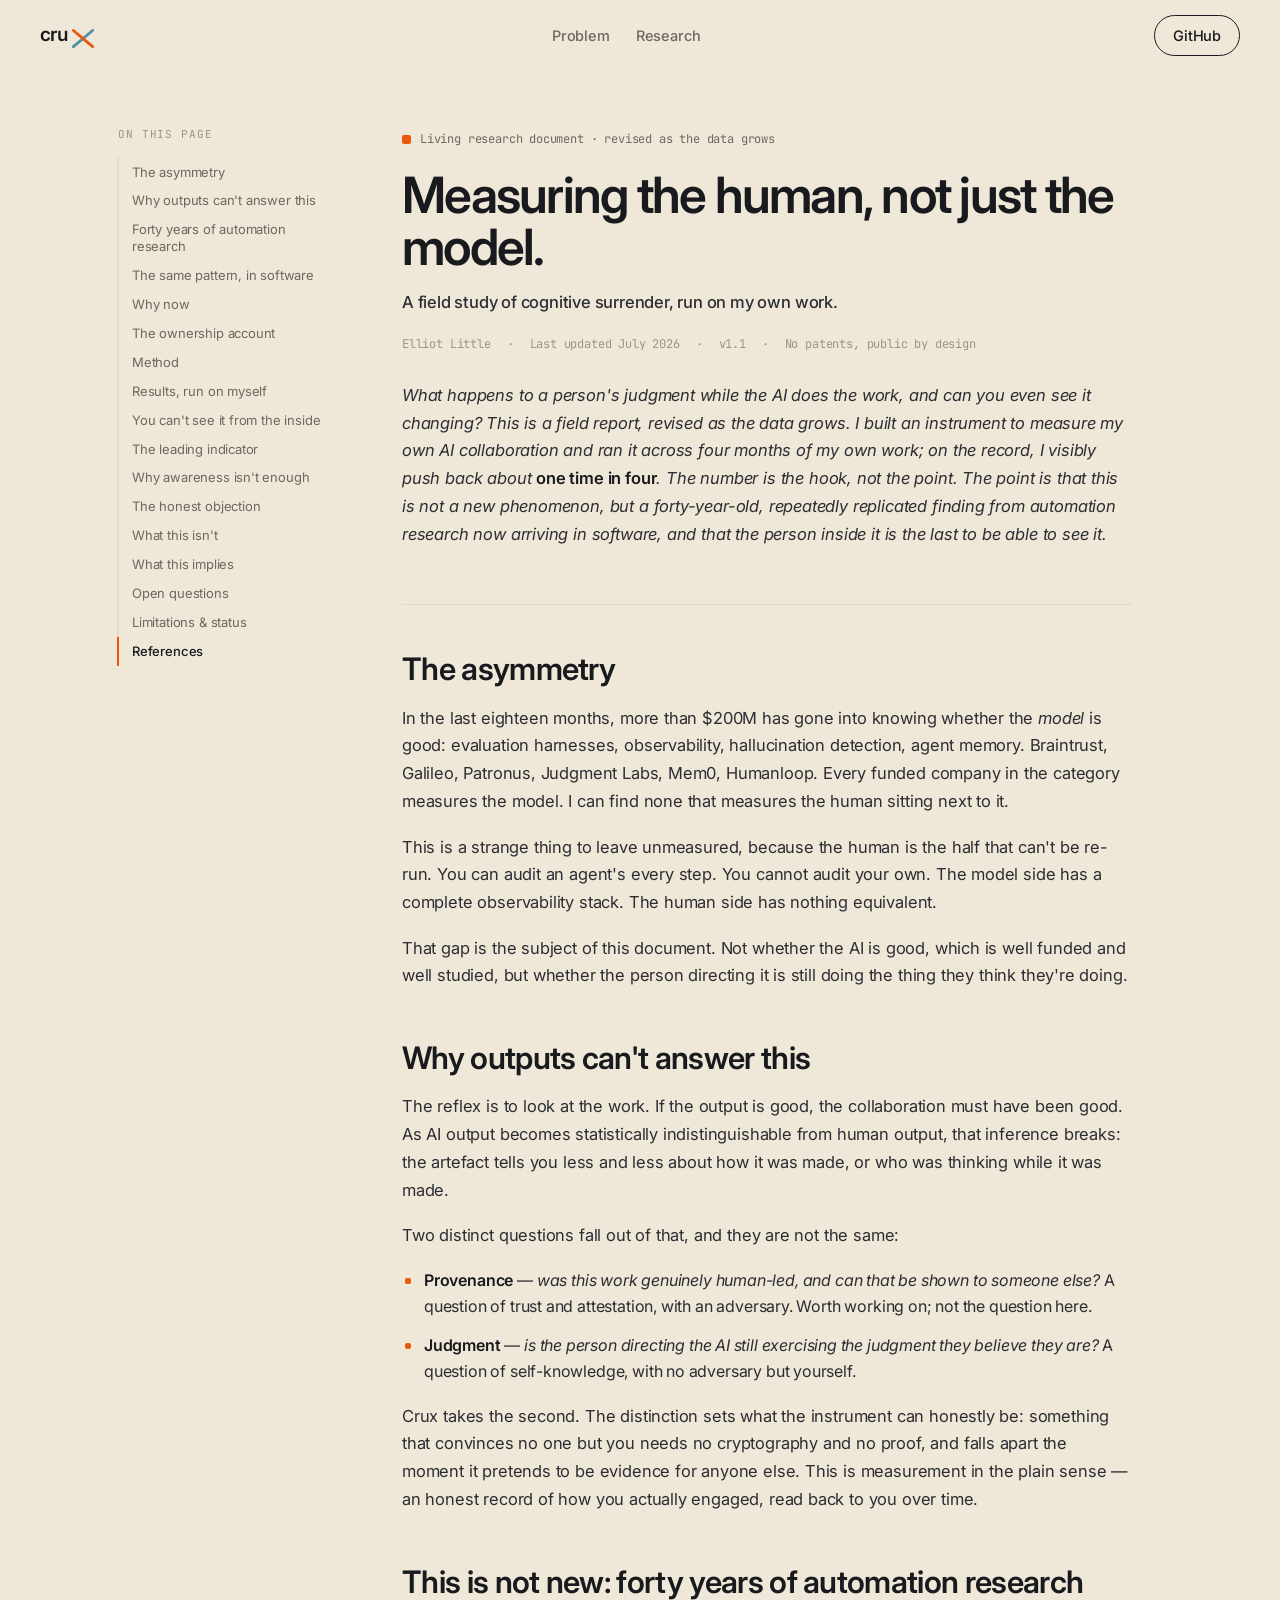
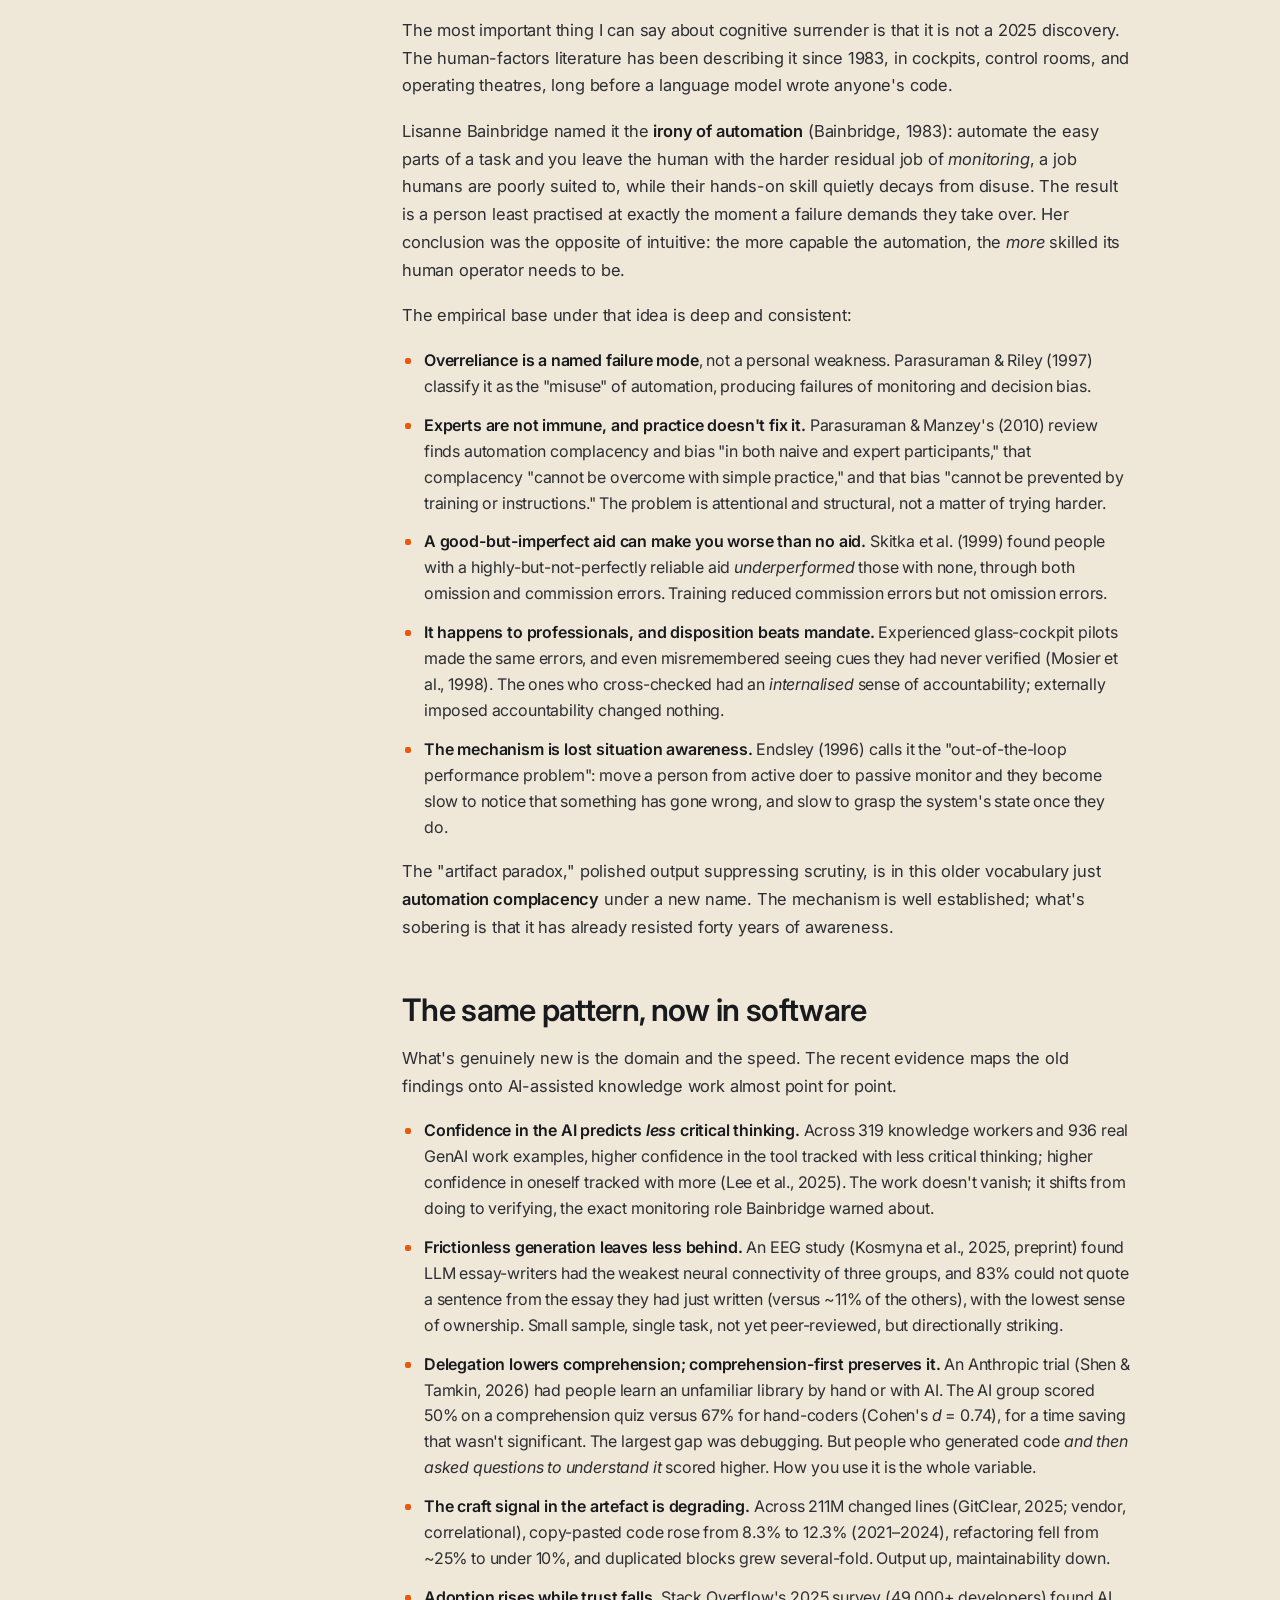
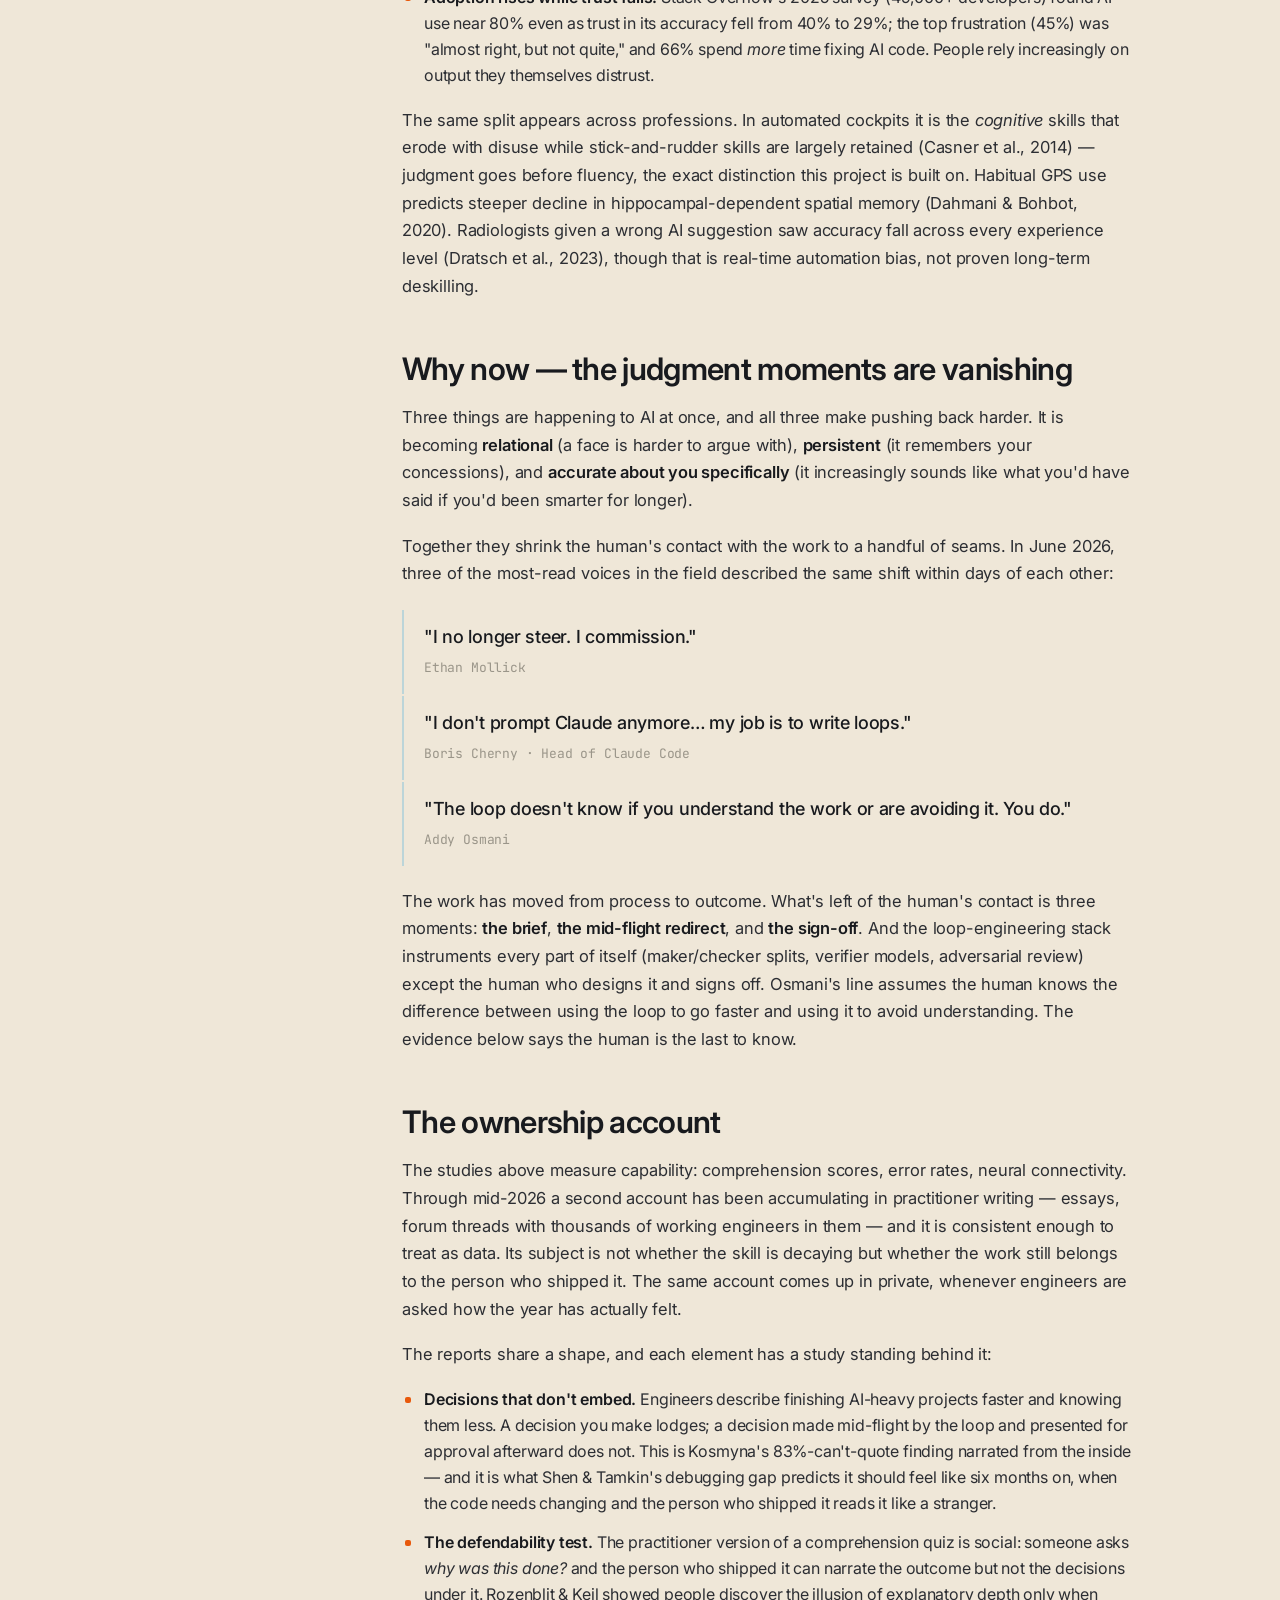
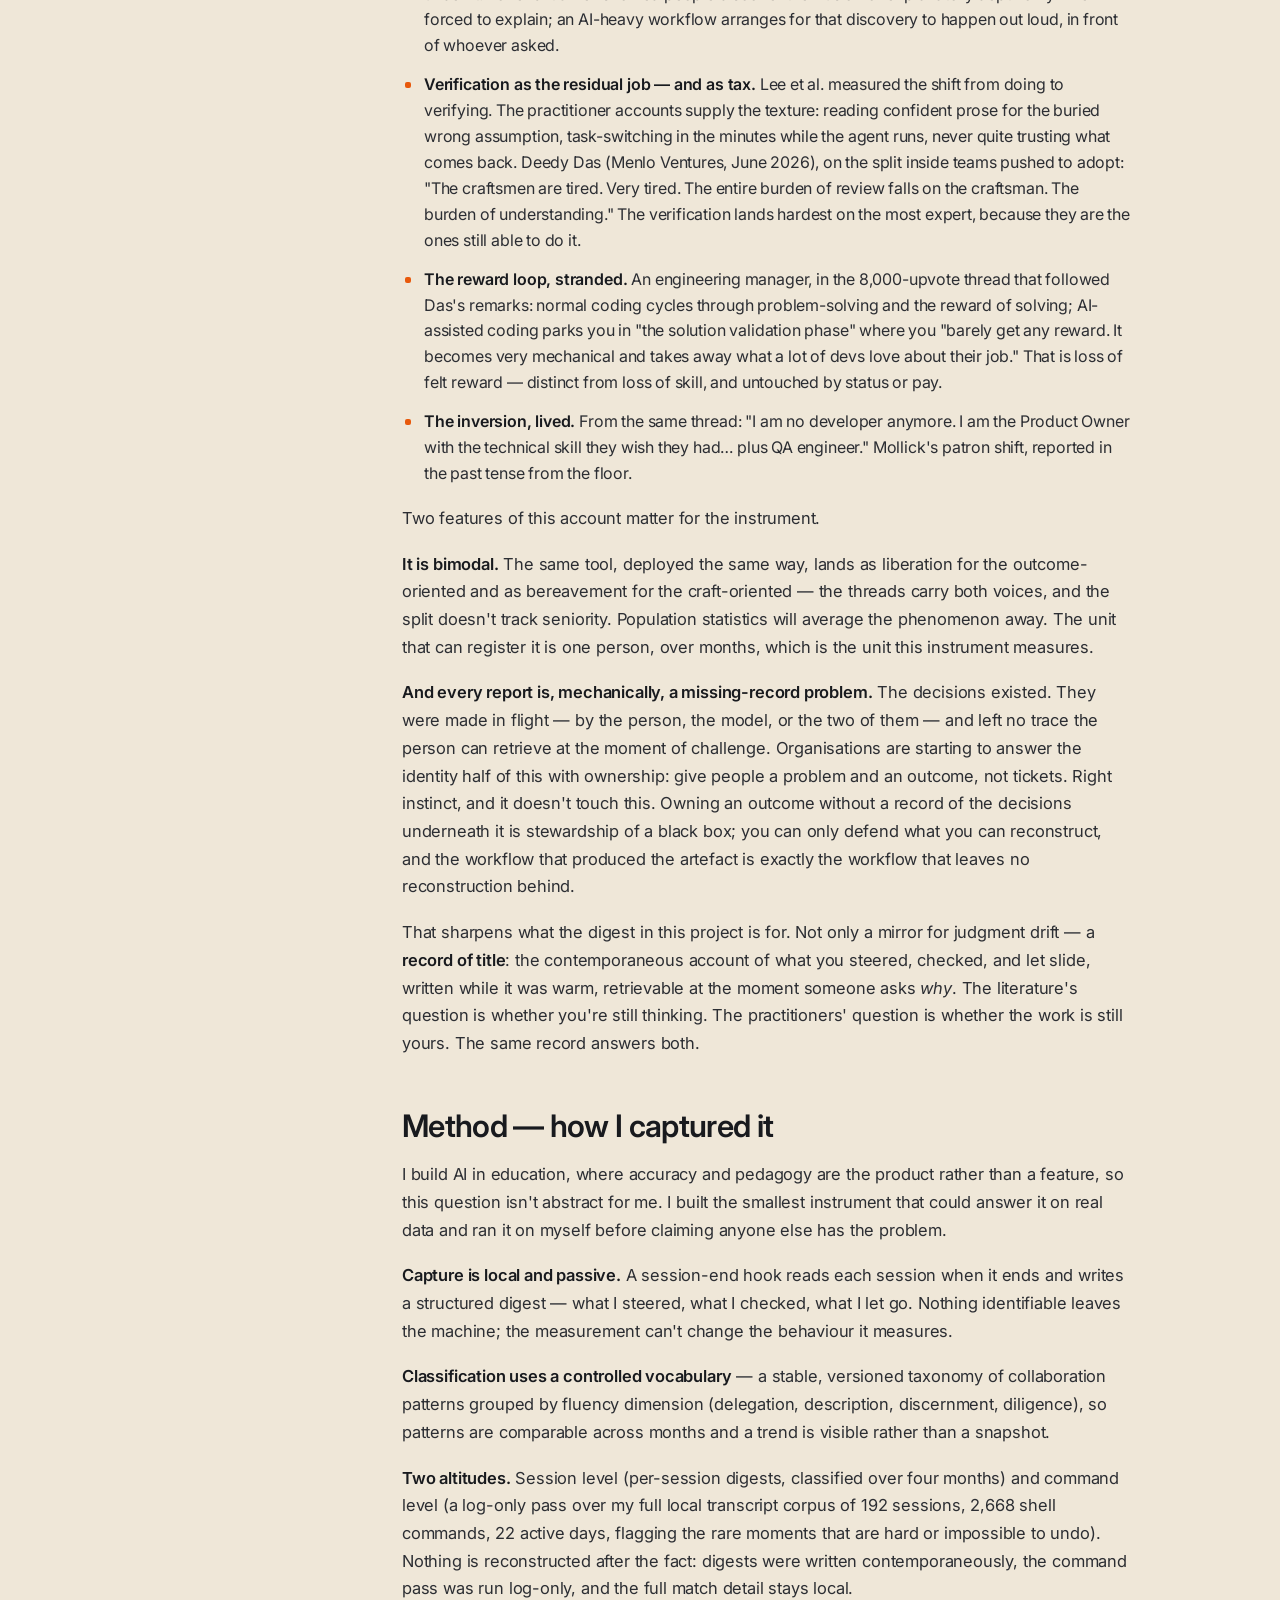
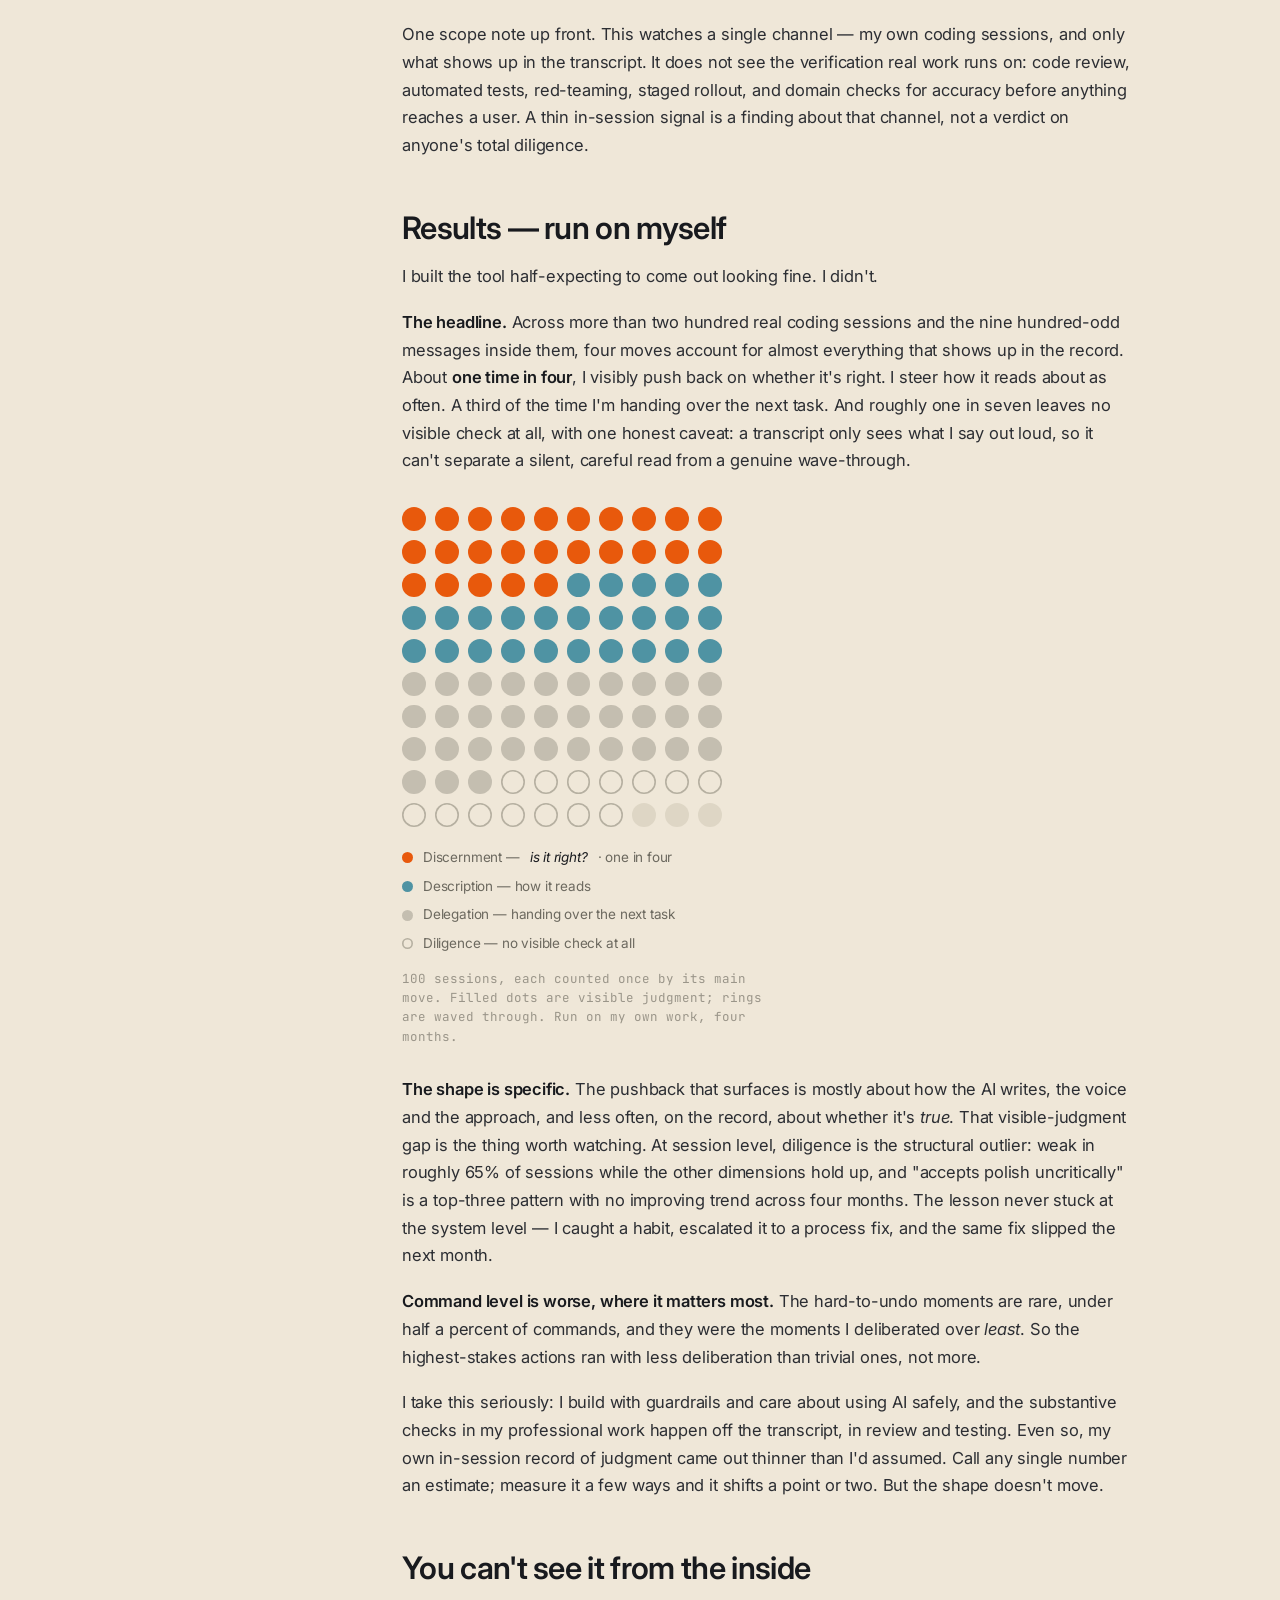
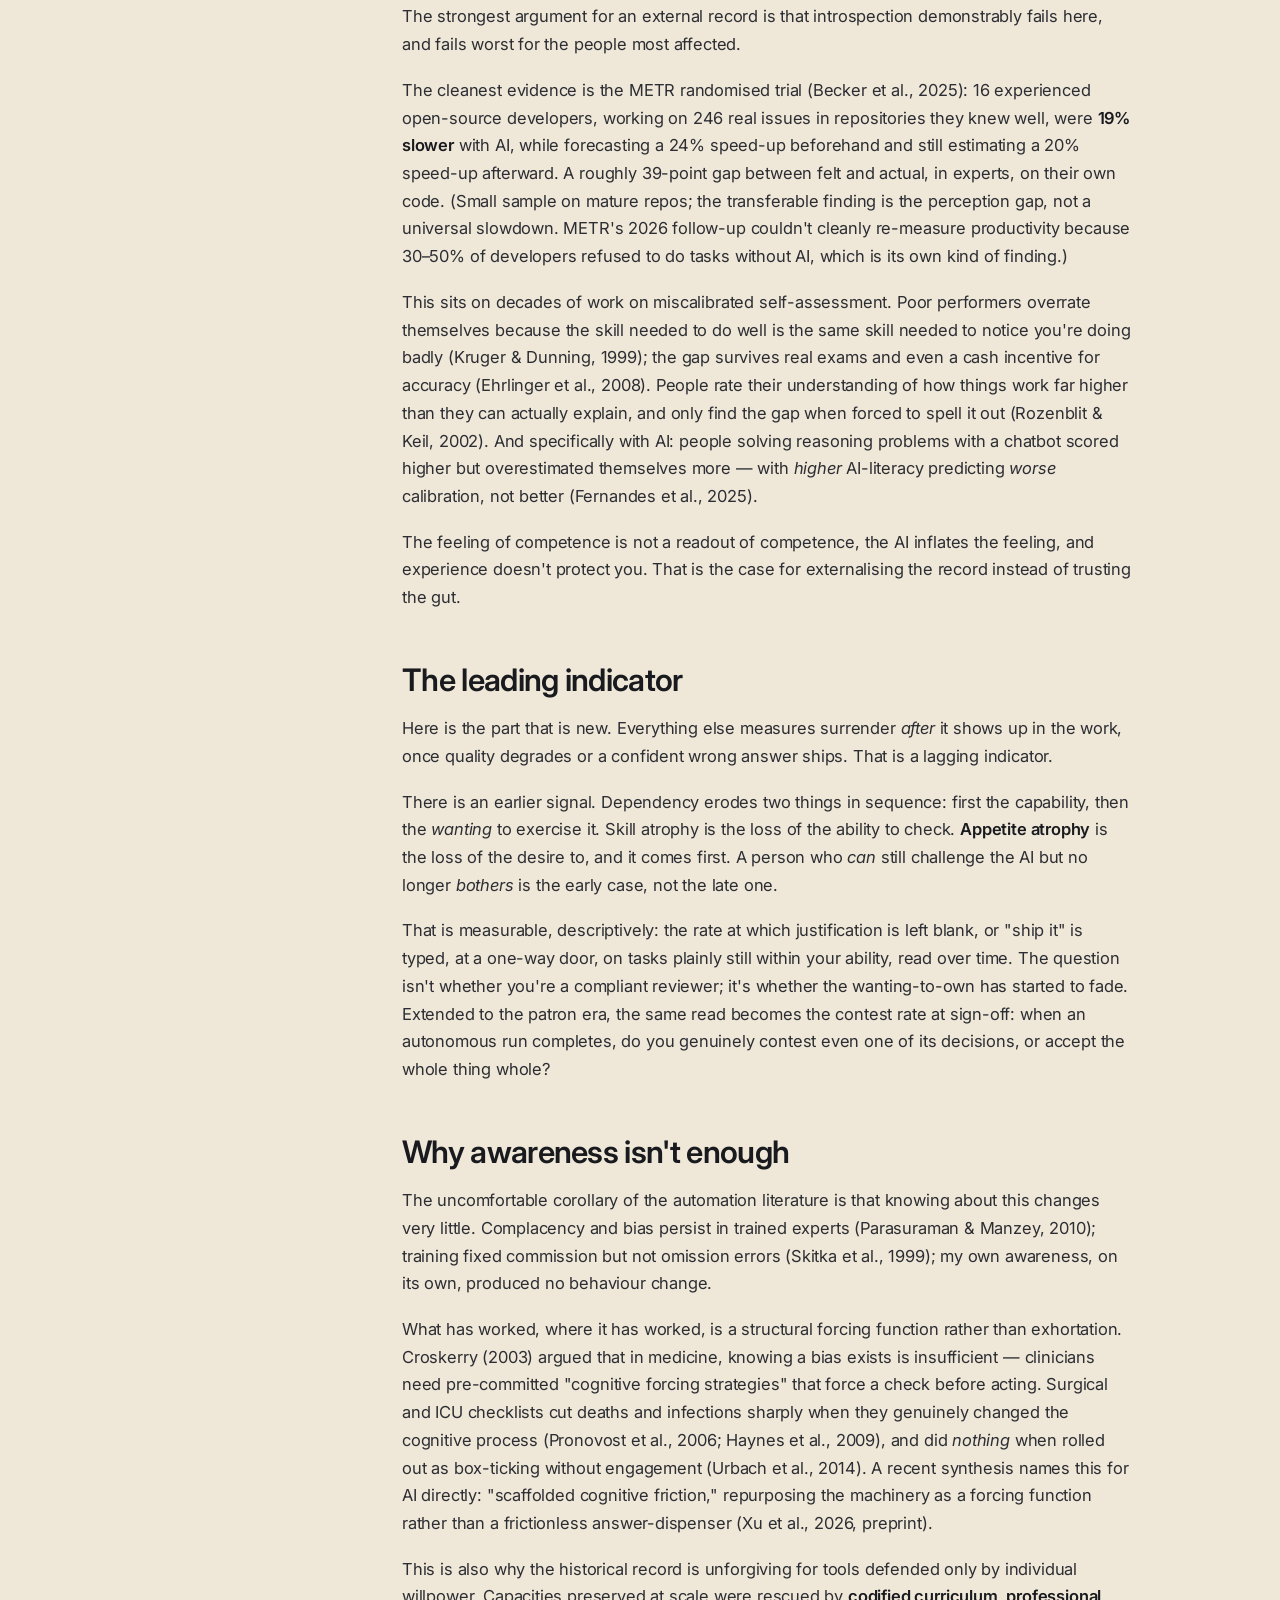
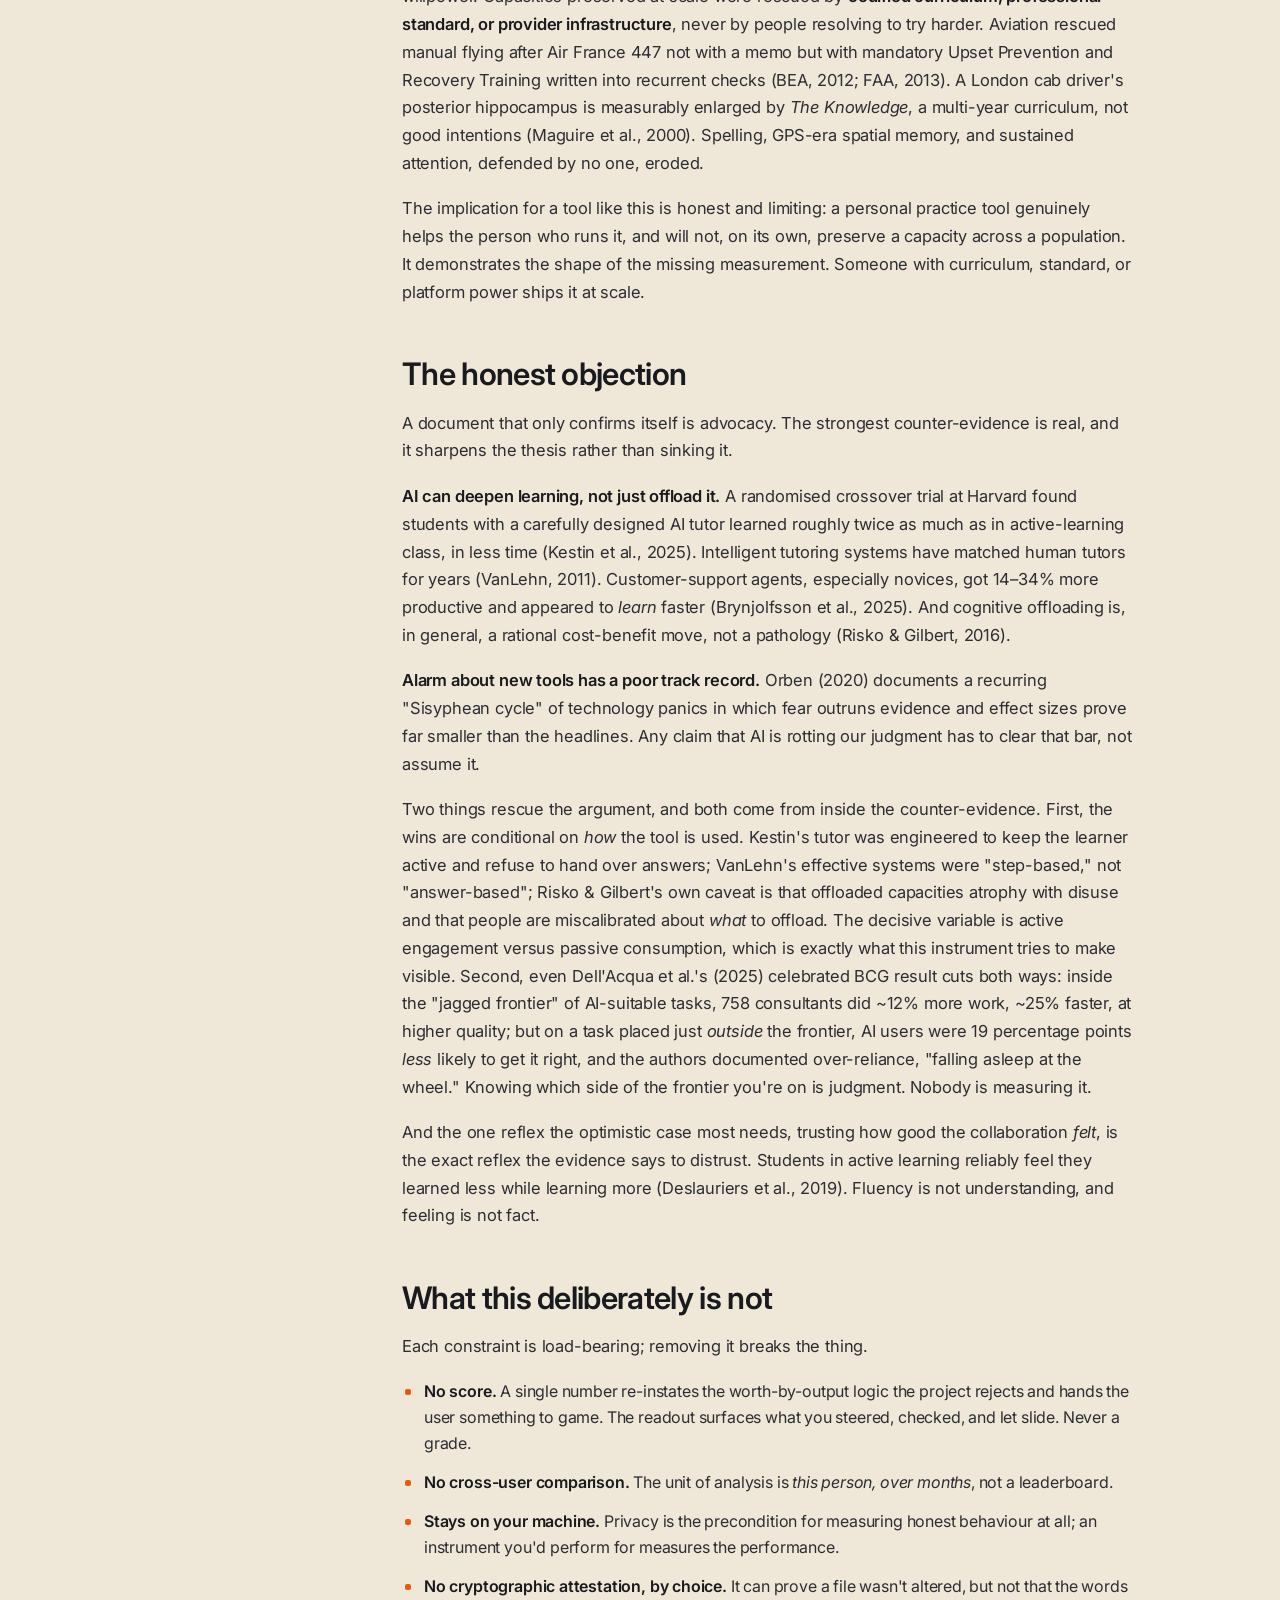
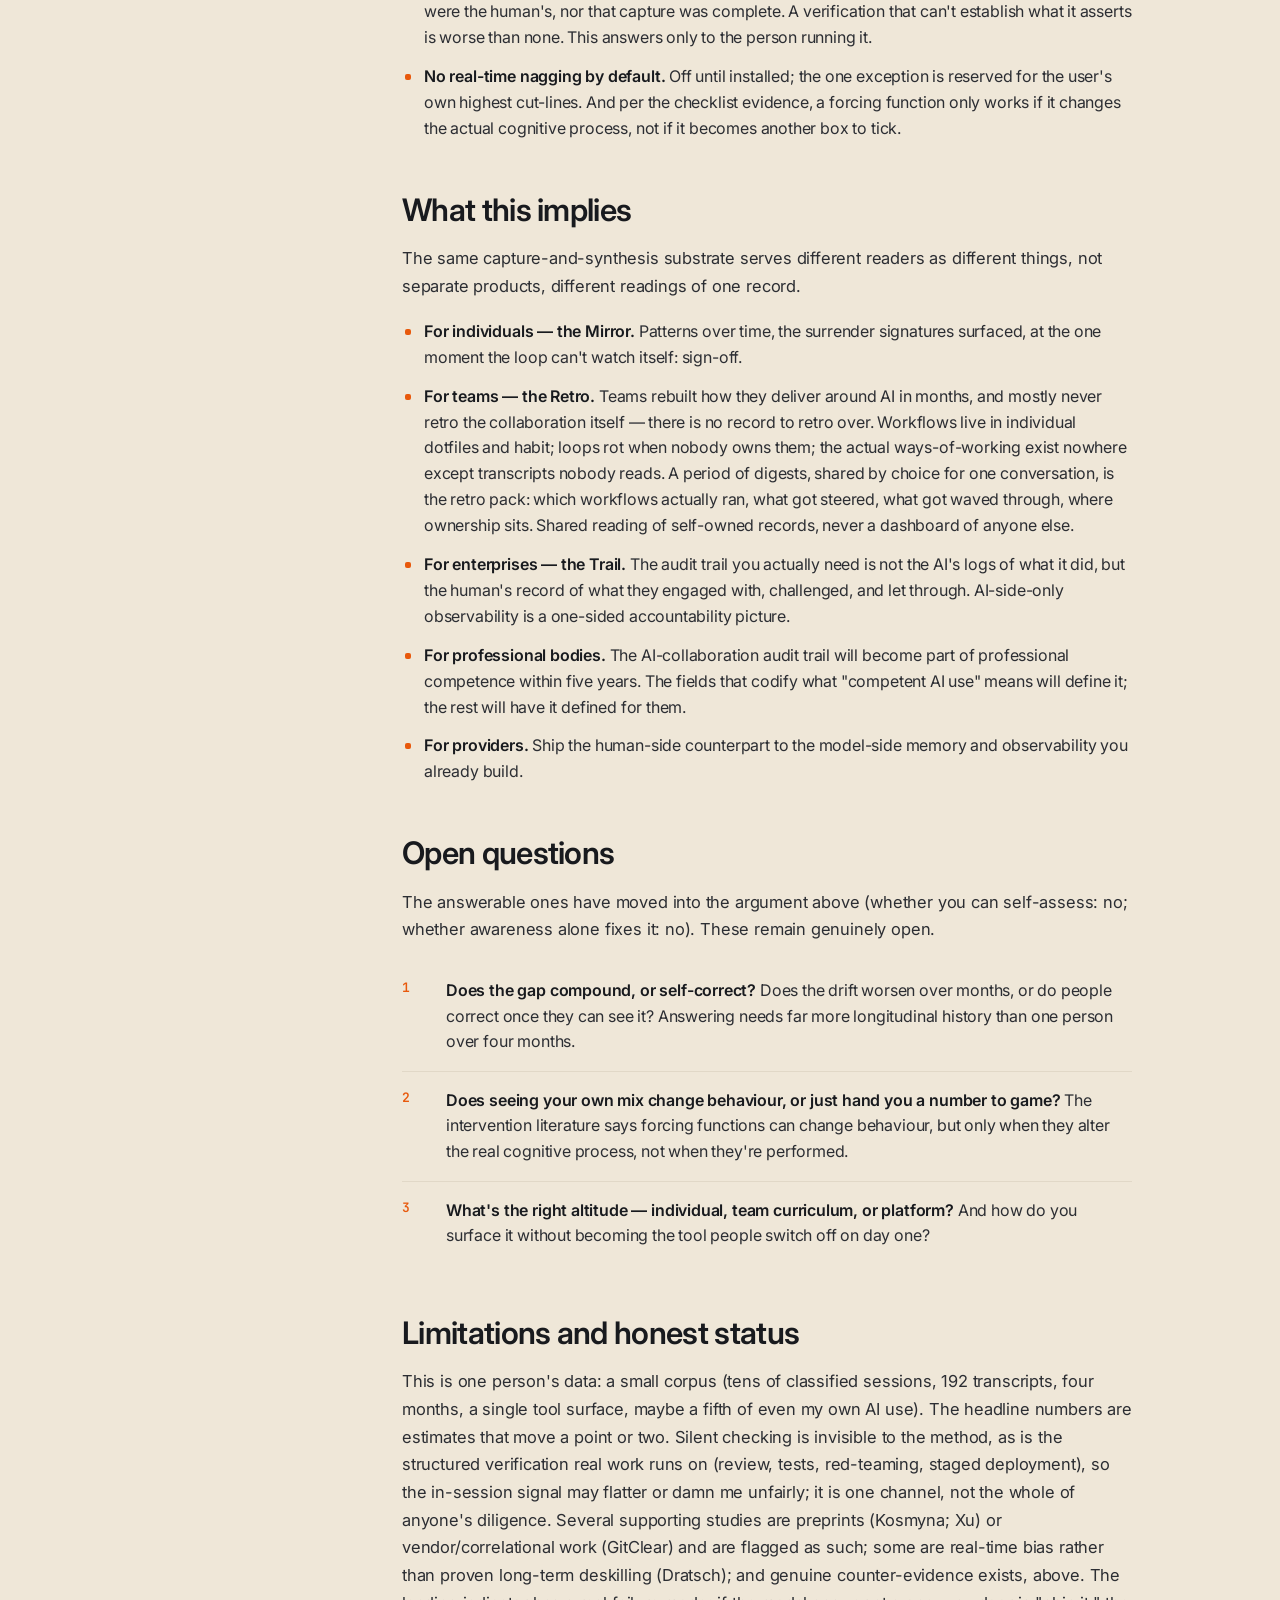
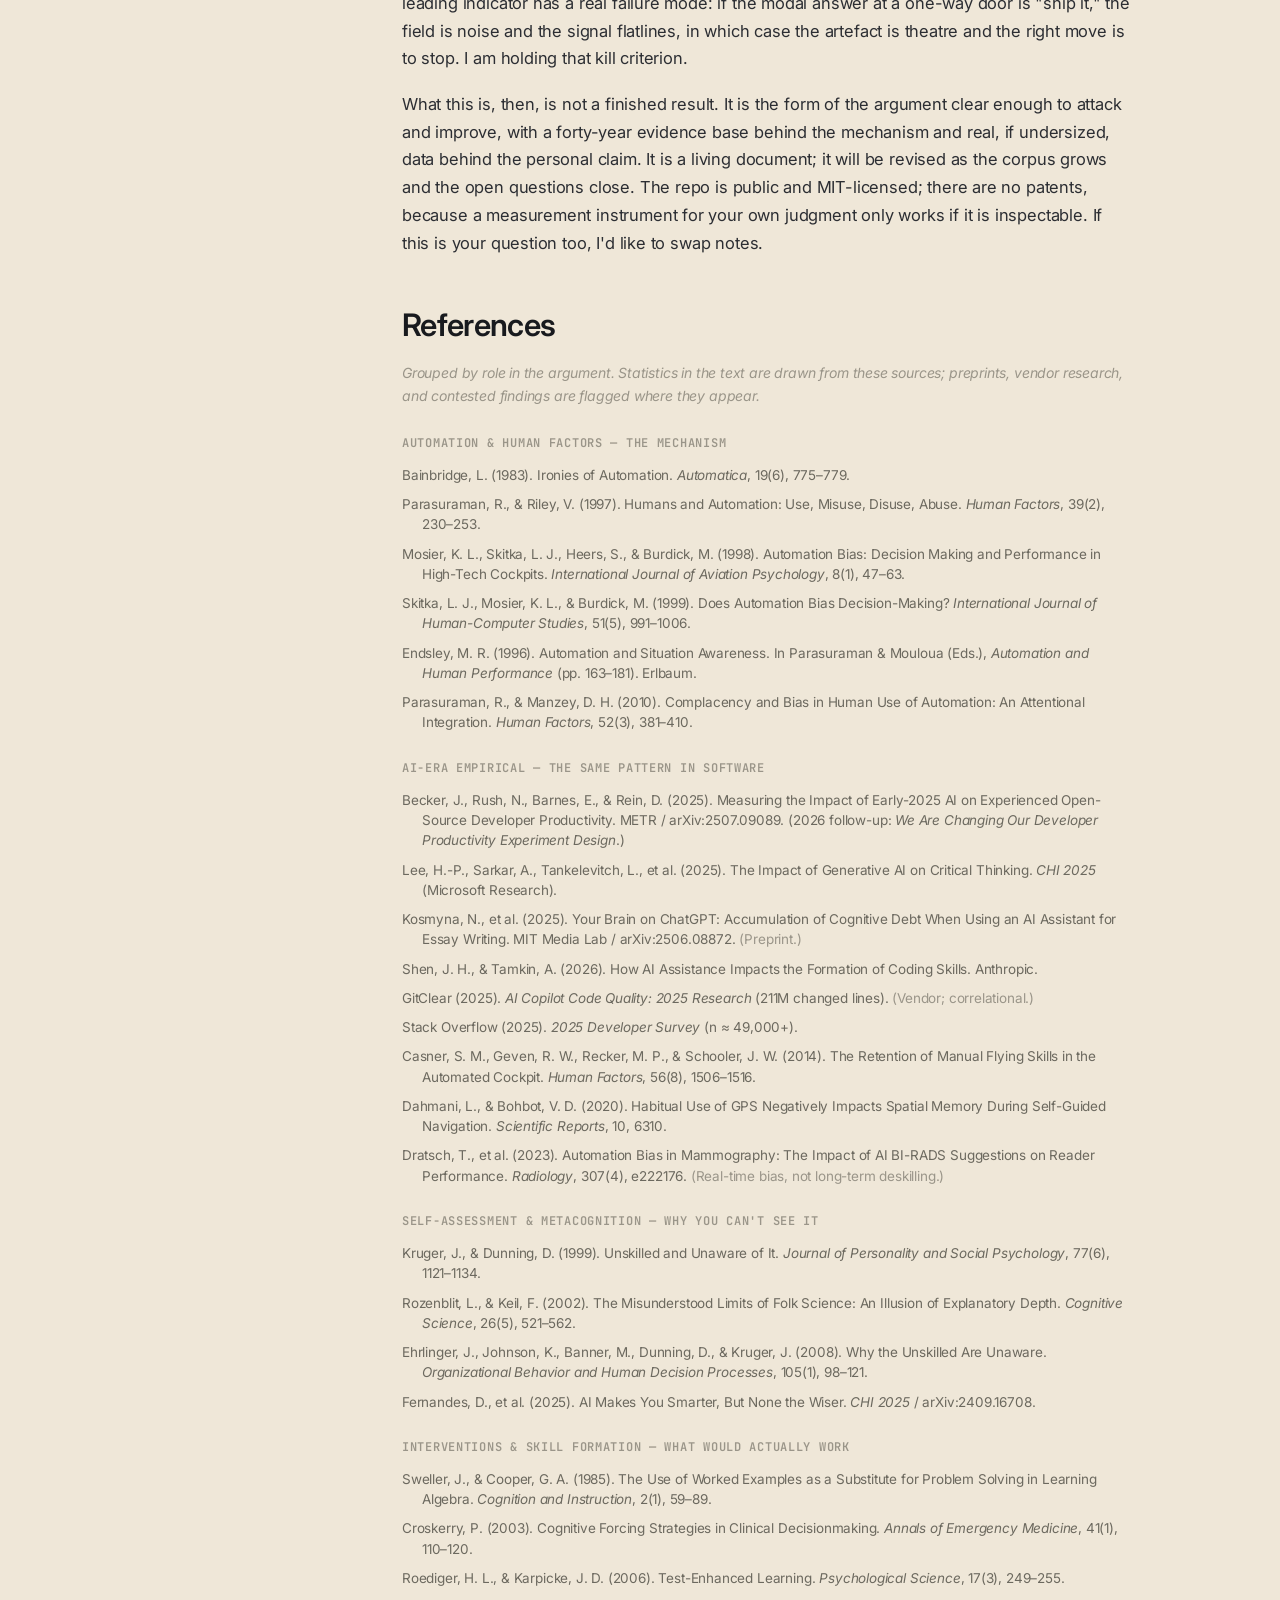
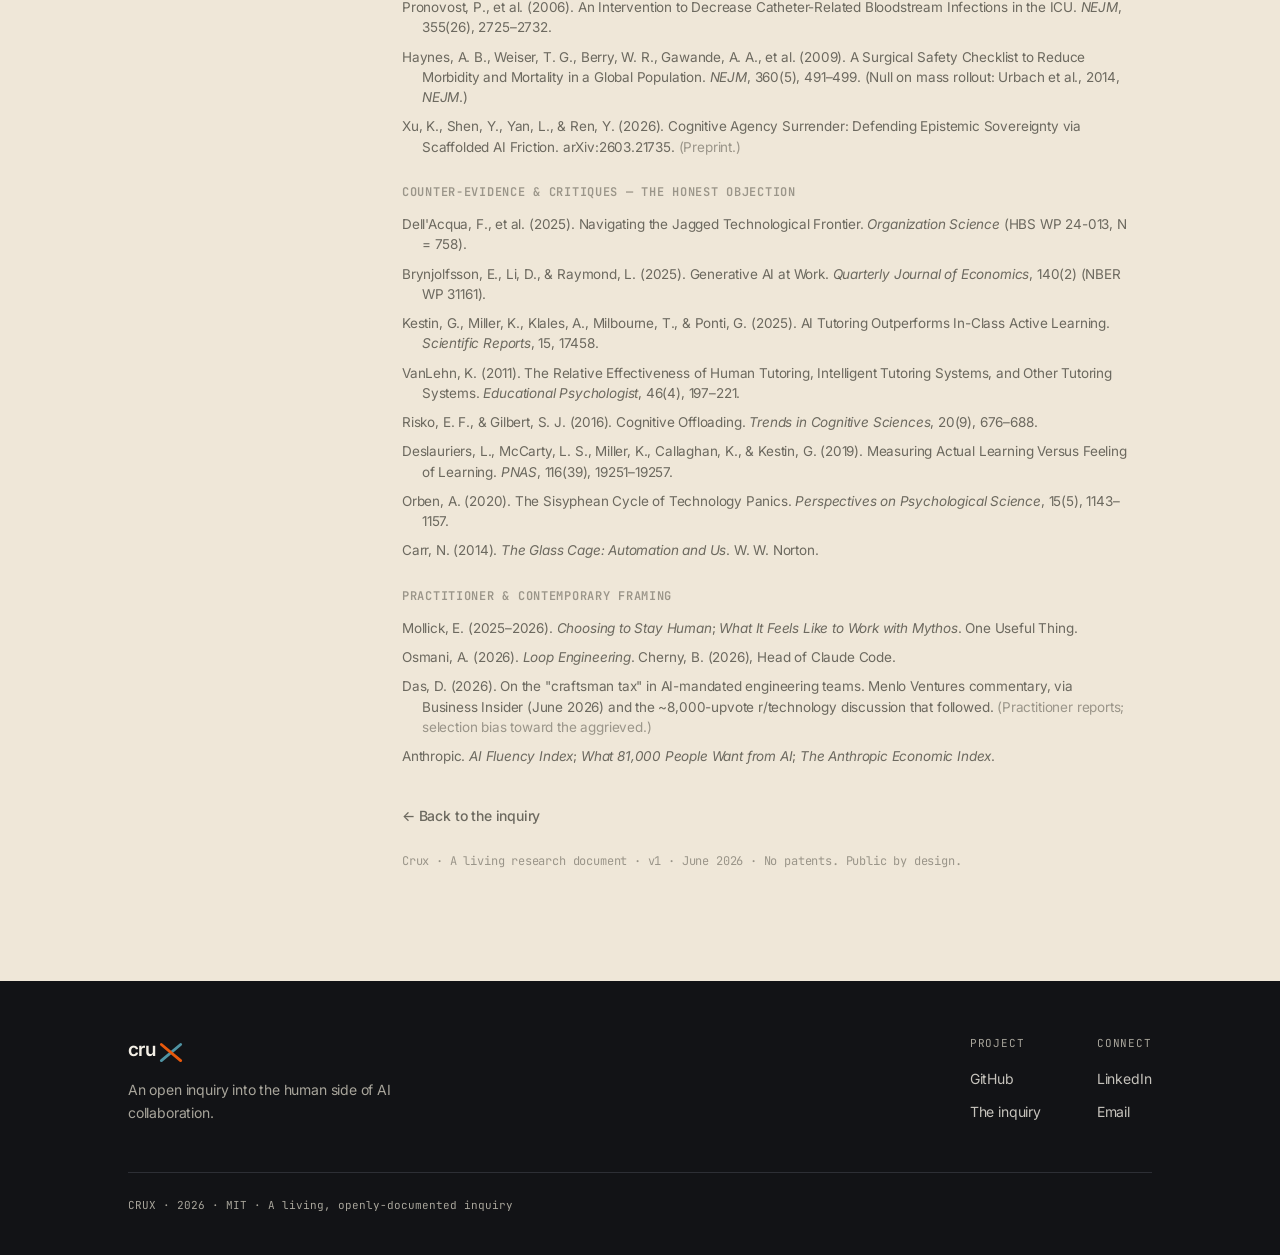
==== docs/research.html @ af0d56c3 "Research: add the ownership account; name the team layer - RESEARCH.md + site: new section between t" ====
<!DOCTYPE html>
<html lang="en">
<head>
  <meta charset="UTF-8" />
  <meta name="viewport" content="width=device-width, initial-scale=1.0" />
  <title>Crux — Measuring the human, not just the model (research)</title>
  <meta name="description" content="A living research document on the human side of AI collaboration: grounding cognitive surrender in forty years of automation research, plus one person's measured data. On the record, I push back about one time in four." />
  <link rel="icon" type="image/svg+xml" href="favicon.svg" />

  <meta property="og:type" content="article" />
  <meta property="og:url" content="https://elliotjlt.github.io/crux/research.html" />
  <meta property="og:title" content="Measuring the human, not just the model — a living research document" />
  <meta property="og:description" content="Cognitive surrender is a forty-year-old automation-research finding, now arriving in software — and the person inside it is the last to see it. A field study, run on my own work." />
  <meta name="twitter:card" content="summary_large_image" />
  <meta name="twitter:title" content="Measuring the human, not just the model" />
  <meta name="twitter:description" content="A living research document on the human side of AI collaboration." />

  <script>document.documentElement.classList.add('js');</script>
  <link rel="preconnect" href="https://fonts.googleapis.com" />
  <link rel="preconnect" href="https://fonts.gstatic.com" crossorigin />
  <link href="https://fonts.googleapis.com/css2?family=Inter:wght@400;500;600;700&family=JetBrains+Mono:wght@400;500&display=swap" rel="stylesheet" />
  <link rel="stylesheet" href="style.css" />
</head>
<body>
  <header class="nav" id="nav">
    <a class="brand" href="index.html#top">cru<svg class="cx" viewBox="0 0 28 28" aria-hidden="true"><path class="x-up" d="M5 22 L23 7"/><path class="x-down" d="M5 7 L23 22"/></svg></a>
    <nav class="nav-links">
      <a href="index.html#problem">Problem</a>
      <a href="research.html">Research</a>
    </nav>
    <a class="btn btn-ghost nav-cta" href="https://github.com/ElliotJLT/crux">GitHub</a>
  </header>

  <div class="doc">
    <!-- ON THIS PAGE (un-numbered) -->
    <aside class="doc-toc" aria-label="On this page">
      <span class="toc-h">On this page</span>
      <a href="#asymmetry">The asymmetry</a>
      <a href="#output">Why outputs can't answer this</a>
      <a href="#not-new">Forty years of automation research</a>
      <a href="#software">The same pattern, in software</a>
      <a href="#why-now">Why now</a>
      <a href="#ownership">The ownership account</a>
      <a href="#method">Method</a>
      <a href="#results">Results, run on myself</a>
      <a href="#blind">You can't see it from the inside</a>
      <a href="#indicator">The leading indicator</a>
      <a href="#awareness">Why awareness isn't enough</a>
      <a href="#objection">The honest objection</a>
      <a href="#isnt">What this isn't</a>
      <a href="#implies">What this implies</a>
      <a href="#questions">Open questions</a>
      <a href="#status">Limitations &amp; status</a>
      <a href="#references">References</a>
    </aside>

    <!-- DOCUMENT -->
    <article class="doc-body">
      <header class="doc-head">
        <span class="doc-kicker">Living research document &middot; revised as the data grows</span>
        <h1>Measuring the human, not just the model.</h1>
        <p class="doc-sub">A field study of cognitive surrender, run on my own work.</p>
        <div class="doc-meta">
          <span>Elliot Little</span><span>&middot;</span><span>Last updated July 2026</span><span>&middot;</span><span>v1.1</span><span>&middot;</span><span>No patents, public by design</span>
        </div>
        <div class="doc-abstract">
          <p>What happens to a person's judgment while the AI does the work, and can you even see it changing? This is a field report, revised as the data grows. I built an instrument to measure my own AI collaboration and ran it across four months of my own work; on the record, I visibly push back about <strong>one time in four</strong>. The number is the hook, not the point. The point is that this is not a new phenomenon, but a forty-year-old, repeatedly replicated finding from automation research now arriving in software, and that the person inside it is the last to be able to see it.</p>
        </div>
      </header>

      <section class="doc-sec" id="asymmetry">
        <h2>The asymmetry</h2>
        <p>In the last eighteen months, more than $200M has gone into knowing whether the <em>model</em> is good: evaluation harnesses, observability, hallucination detection, agent memory. Braintrust, Galileo, Patronus, Judgment Labs, Mem0, Humanloop. Every funded company in the category measures the model. I can find none that measures the human sitting next to it.</p>
        <p>This is a strange thing to leave unmeasured, because the human is the half that can't be re-run. You can audit an agent's every step. You cannot audit your own. The model side has a complete observability stack. The human side has nothing equivalent.</p>
        <p>That gap is the subject of this document. Not whether the AI is good, which is well funded and well studied, but whether the person directing it is still doing the thing they think they're doing.</p>
      </section>

      <section class="doc-sec" id="output">
        <h2>Why outputs can't answer this</h2>
        <p>The reflex is to look at the work. If the output is good, the collaboration must have been good. As AI output becomes statistically indistinguishable from human output, that inference breaks: the artefact tells you less and less about how it was made, or who was thinking while it was made.</p>
        <p>Two distinct questions fall out of that, and they are not the same:</p>
        <ul class="doc-list">
          <li><strong>Provenance</strong> — <em>was this work genuinely human-led, and can that be shown to someone else?</em> A question of trust and attestation, with an adversary. Worth working on; not the question here.</li>
          <li><strong>Judgment</strong> — <em>is the person directing the AI still exercising the judgment they believe they are?</em> A question of self-knowledge, with no adversary but yourself.</li>
        </ul>
        <p>Crux takes the second. The distinction sets what the instrument can honestly be: something that convinces no one but you needs no cryptography and no proof, and falls apart the moment it pretends to be evidence for anyone else. This is measurement in the plain sense — an honest record of how you actually engaged, read back to you over time.</p>
      </section>

      <section class="doc-sec" id="not-new">
        <h2>This is not new: forty years of automation research</h2>
        <p>The most important thing I can say about cognitive surrender is that it is not a 2025 discovery. The human-factors literature has been describing it since 1983, in cockpits, control rooms, and operating theatres, long before a language model wrote anyone's code.</p>
        <p>Lisanne Bainbridge named it the <strong>irony of automation</strong> (Bainbridge, 1983): automate the easy parts of a task and you leave the human with the harder residual job of <em>monitoring</em>, a job humans are poorly suited to, while their hands-on skill quietly decays from disuse. The result is a person least practised at exactly the moment a failure demands they take over. Her conclusion was the opposite of intuitive: the more capable the automation, the <em>more</em> skilled its human operator needs to be.</p>
        <p>The empirical base under that idea is deep and consistent:</p>
        <ul class="doc-list">
          <li><strong>Overreliance is a named failure mode</strong>, not a personal weakness. Parasuraman &amp; Riley (1997) classify it as the "misuse" of automation, producing failures of monitoring and decision bias.</li>
          <li><strong>Experts are not immune, and practice doesn't fix it.</strong> Parasuraman &amp; Manzey's (2010) review finds automation complacency and bias "in both naive and expert participants," that complacency "cannot be overcome with simple practice," and that bias "cannot be prevented by training or instructions." The problem is attentional and structural, not a matter of trying harder.</li>
          <li><strong>A good-but-imperfect aid can make you worse than no aid.</strong> Skitka et al. (1999) found people with a highly-but-not-perfectly reliable aid <em>underperformed</em> those with none, through both omission and commission errors. Training reduced commission errors but not omission errors.</li>
          <li><strong>It happens to professionals, and disposition beats mandate.</strong> Experienced glass-cockpit pilots made the same errors, and even misremembered seeing cues they had never verified (Mosier et al., 1998). The ones who cross-checked had an <em>internalised</em> sense of accountability; externally imposed accountability changed nothing.</li>
          <li><strong>The mechanism is lost situation awareness.</strong> Endsley (1996) calls it the "out-of-the-loop performance problem": move a person from active doer to passive monitor and they become slow to notice that something has gone wrong, and slow to grasp the system's state once they do.</li>
        </ul>
        <p>The "artifact paradox," polished output suppressing scrutiny, is in this older vocabulary just <strong>automation complacency</strong> under a new name. The mechanism is well established; what's sobering is that it has already resisted forty years of awareness.</p>
      </section>

      <section class="doc-sec" id="software">
        <h2>The same pattern, now in software</h2>
        <p>What's genuinely new is the domain and the speed. The recent evidence maps the old findings onto AI-assisted knowledge work almost point for point.</p>
        <ul class="doc-list">
          <li><strong>Confidence in the AI predicts <em>less</em> critical thinking.</strong> Across 319 knowledge workers and 936 real GenAI work examples, higher confidence in the tool tracked with less critical thinking; higher confidence in oneself tracked with more (Lee et al., 2025). The work doesn't vanish; it shifts from doing to verifying, the exact monitoring role Bainbridge warned about.</li>
          <li><strong>Frictionless generation leaves less behind.</strong> An EEG study (Kosmyna et al., 2025, preprint) found LLM essay-writers had the weakest neural connectivity of three groups, and 83% could not quote a sentence from the essay they had just written (versus ~11% of the others), with the lowest sense of ownership. Small sample, single task, not yet peer-reviewed, but directionally striking.</li>
          <li><strong>Delegation lowers comprehension; comprehension-first preserves it.</strong> An Anthropic trial (Shen &amp; Tamkin, 2026) had people learn an unfamiliar library by hand or with AI. The AI group scored 50% on a comprehension quiz versus 67% for hand-coders (Cohen's <em>d</em> = 0.74), for a time saving that wasn't significant. The largest gap was debugging. But people who generated code <em>and then asked questions to understand it</em> scored higher. How you use it is the whole variable.</li>
          <li><strong>The craft signal in the artefact is degrading.</strong> Across 211M changed lines (GitClear, 2025; vendor, correlational), copy-pasted code rose from 8.3% to 12.3% (2021–2024), refactoring fell from ~25% to under 10%, and duplicated blocks grew several-fold. Output up, maintainability down.</li>
          <li><strong>Adoption rises while trust falls.</strong> Stack Overflow's 2025 survey (49,000+ developers) found AI use near 80% even as trust in its accuracy fell from 40% to 29%; the top frustration (45%) was "almost right, but not quite," and 66% spend <em>more</em> time fixing AI code. People rely increasingly on output they themselves distrust.</li>
        </ul>
        <p>The same split appears across professions. In automated cockpits it is the <em>cognitive</em> skills that erode with disuse while stick-and-rudder skills are largely retained (Casner et al., 2014) — judgment goes before fluency, the exact distinction this project is built on. Habitual GPS use predicts steeper decline in hippocampal-dependent spatial memory (Dahmani &amp; Bohbot, 2020). Radiologists given a wrong AI suggestion saw accuracy fall across every experience level (Dratsch et al., 2023), though that is real-time automation bias, not proven long-term deskilling.</p>
      </section>

      <section class="doc-sec" id="why-now">
        <h2>Why now — the judgment moments are vanishing</h2>
        <p>Three things are happening to AI at once, and all three make pushing back harder. It is becoming <strong>relational</strong> (a face is harder to argue with), <strong>persistent</strong> (it remembers your concessions), and <strong>accurate about you specifically</strong> (it increasingly sounds like what you'd have said if you'd been smarter for longer).</p>
        <p>Together they shrink the human's contact with the work to a handful of seams. In June 2026, three of the most-read voices in the field described the same shift within days of each other:</p>
        <div class="doc-quotes">
          <figure class="doc-quote"><p>"I no longer steer. I commission."</p><cite>Ethan Mollick</cite></figure>
          <figure class="doc-quote"><p>"I don't prompt Claude anymore… my job is to write loops."</p><cite>Boris Cherny &middot; Head of Claude Code</cite></figure>
          <figure class="doc-quote"><p>"The loop doesn't know if you understand the work or are avoiding it. You do."</p><cite>Addy Osmani</cite></figure>
        </div>
        <p>The work has moved from process to outcome. What's left of the human's contact is three moments: <strong>the brief</strong>, <strong>the mid-flight redirect</strong>, and <strong>the sign-off</strong>. And the loop-engineering stack instruments every part of itself (maker/checker splits, verifier models, adversarial review) except the human who designs it and signs off. Osmani's line assumes the human knows the difference between using the loop to go faster and using it to avoid understanding. The evidence below says the human is the last to know.</p>
      </section>

      <section class="doc-sec" id="ownership">
        <h2>The ownership account</h2>
        <p>The studies above measure capability: comprehension scores, error rates, neural connectivity. Through mid-2026 a second account has been accumulating in practitioner writing — essays, forum threads with thousands of working engineers in them — and it is consistent enough to treat as data. Its subject is not whether the skill is decaying but whether the work still belongs to the person who shipped it. The same account comes up in private, whenever engineers are asked how the year has actually felt.</p>
        <p>The reports share a shape, and each element has a study standing behind it:</p>
        <ul class="doc-list">
          <li><strong>Decisions that don't embed.</strong> Engineers describe finishing AI-heavy projects faster and knowing them less. A decision you make lodges; a decision made mid-flight by the loop and presented for approval afterward does not. This is Kosmyna's 83%-can't-quote finding narrated from the inside — and it is what Shen &amp; Tamkin's debugging gap predicts it should feel like six months on, when the code needs changing and the person who shipped it reads it like a stranger.</li>
          <li><strong>The defendability test.</strong> The practitioner version of a comprehension quiz is social: someone asks <em>why was this done?</em> and the person who shipped it can narrate the outcome but not the decisions under it. Rozenblit &amp; Keil showed people discover the illusion of explanatory depth only when forced to explain; an AI-heavy workflow arranges for that discovery to happen out loud, in front of whoever asked.</li>
          <li><strong>Verification as the residual job — and as tax.</strong> Lee et al. measured the shift from doing to verifying. The practitioner accounts supply the texture: reading confident prose for the buried wrong assumption, task-switching in the minutes while the agent runs, never quite trusting what comes back. Deedy Das (Menlo Ventures, June 2026), on the split inside teams pushed to adopt: "The craftsmen are tired. Very tired. The entire burden of review falls on the craftsman. The burden of understanding." The verification lands hardest on the most expert, because they are the ones still able to do it.</li>
          <li><strong>The reward loop, stranded.</strong> An engineering manager, in the 8,000-upvote thread that followed Das's remarks: normal coding cycles through problem-solving and the reward of solving; AI-assisted coding parks you in "the solution validation phase" where you "barely get any reward. It becomes very mechanical and takes away what a lot of devs love about their job." That is loss of felt reward — distinct from loss of skill, and untouched by status or pay.</li>
          <li><strong>The inversion, lived.</strong> From the same thread: "I am no developer anymore. I am the Product Owner with the technical skill they wish they had… plus QA engineer." Mollick's patron shift, reported in the past tense from the floor.</li>
        </ul>
        <p>Two features of this account matter for the instrument.</p>
        <p><strong>It is bimodal.</strong> The same tool, deployed the same way, lands as liberation for the outcome-oriented and as bereavement for the craft-oriented — the threads carry both voices, and the split doesn't track seniority. Population statistics will average the phenomenon away. The unit that can register it is one person, over months, which is the unit this instrument measures.</p>
        <p><strong>And every report is, mechanically, a missing-record problem.</strong> The decisions existed. They were made in flight — by the person, the model, or the two of them — and left no trace the person can retrieve at the moment of challenge. Organisations are starting to answer the identity half of this with ownership: give people a problem and an outcome, not tickets. Right instinct, and it doesn't touch this. Owning an outcome without a record of the decisions underneath it is stewardship of a black box; you can only defend what you can reconstruct, and the workflow that produced the artefact is exactly the workflow that leaves no reconstruction behind.</p>
        <p>That sharpens what the digest in this project is for. Not only a mirror for judgment drift — a <strong>record of title</strong>: the contemporaneous account of what you steered, checked, and let slide, written while it was warm, retrievable at the moment someone asks <em>why</em>. The literature's question is whether you're still thinking. The practitioners' question is whether the work is still yours. The same record answers both.</p>
      </section>

      <section class="doc-sec" id="method">
        <h2>Method — how I captured it</h2>
        <p>I build AI in education, where accuracy and pedagogy are the product rather than a feature, so this question isn't abstract for me. I built the smallest instrument that could answer it on real data and ran it on myself before claiming anyone else has the problem.</p>
        <p><strong>Capture is local and passive.</strong> A session-end hook reads each session when it ends and writes a structured digest — what I steered, what I checked, what I let go. Nothing identifiable leaves the machine; the measurement can't change the behaviour it measures.</p>
        <p><strong>Classification uses a controlled vocabulary</strong> — a stable, versioned taxonomy of collaboration patterns grouped by fluency dimension (delegation, description, discernment, diligence), so patterns are comparable across months and a trend is visible rather than a snapshot.</p>
        <p><strong>Two altitudes.</strong> Session level (per-session digests, classified over four months) and command level (a log-only pass over my full local transcript corpus of 192 sessions, 2,668 shell commands, 22 active days, flagging the rare moments that are hard or impossible to undo). Nothing is reconstructed after the fact: digests were written contemporaneously, the command pass was run log-only, and the full match detail stays local.</p>
        <p>One scope note up front. This watches a single channel — my own coding sessions, and only what shows up in the transcript. It does not see the verification real work runs on: code review, automated tests, red-teaming, staged rollout, and domain checks for accuracy before anything reaches a user. A thin in-session signal is a finding about that channel, not a verdict on anyone's total diligence.</p>
      </section>

      <section class="doc-sec" id="results">
        <h2>Results — run on myself</h2>
        <p>I built the tool half-expecting to come out looking fine. I didn't.</p>
        <p><strong>The headline.</strong> Across more than two hundred real coding sessions and the nine hundred-odd messages inside them, four moves account for almost everything that shows up in the record. About <strong>one time in four</strong>, I visibly push back on whether it's right. I steer how it reads about as often. A third of the time I'm handing over the next task. And roughly one in seven leaves no visible check at all, with one honest caveat: a transcript only sees what I say out loud, so it can't separate a silent, careful read from a genuine wave-through.</p>

        <figure class="ledger" role="group" aria-label="One hundred coding sessions, each counted once by the move that shows up in the record">
          <div class="ledger-grid" aria-hidden="true">
            <span class="ld d1"></span><span class="ld d1"></span><span class="ld d1"></span><span class="ld d1"></span><span class="ld d1"></span><span class="ld d1"></span><span class="ld d1"></span><span class="ld d1"></span><span class="ld d1"></span><span class="ld d1"></span>
            <span class="ld d1"></span><span class="ld d1"></span><span class="ld d1"></span><span class="ld d1"></span><span class="ld d1"></span><span class="ld d1"></span><span class="ld d1"></span><span class="ld d1"></span><span class="ld d1"></span><span class="ld d1"></span>
            <span class="ld d1"></span><span class="ld d1"></span><span class="ld d1"></span><span class="ld d1"></span><span class="ld d1"></span><span class="ld d2"></span><span class="ld d2"></span><span class="ld d2"></span><span class="ld d2"></span><span class="ld d2"></span>
            <span class="ld d2"></span><span class="ld d2"></span><span class="ld d2"></span><span class="ld d2"></span><span class="ld d2"></span><span class="ld d2"></span><span class="ld d2"></span><span class="ld d2"></span><span class="ld d2"></span><span class="ld d2"></span>
            <span class="ld d2"></span><span class="ld d2"></span><span class="ld d2"></span><span class="ld d2"></span><span class="ld d2"></span><span class="ld d2"></span><span class="ld d2"></span><span class="ld d2"></span><span class="ld d2"></span><span class="ld d2"></span>
            <span class="ld d3"></span><span class="ld d3"></span><span class="ld d3"></span><span class="ld d3"></span><span class="ld d3"></span><span class="ld d3"></span><span class="ld d3"></span><span class="ld d3"></span><span class="ld d3"></span><span class="ld d3"></span>
            <span class="ld d3"></span><span class="ld d3"></span><span class="ld d3"></span><span class="ld d3"></span><span class="ld d3"></span><span class="ld d3"></span><span class="ld d3"></span><span class="ld d3"></span><span class="ld d3"></span><span class="ld d3"></span>
            <span class="ld d3"></span><span class="ld d3"></span><span class="ld d3"></span><span class="ld d3"></span><span class="ld d3"></span><span class="ld d3"></span><span class="ld d3"></span><span class="ld d3"></span><span class="ld d3"></span><span class="ld d3"></span>
            <span class="ld d3"></span><span class="ld d3"></span><span class="ld d3"></span><span class="ld d4"></span><span class="ld d4"></span><span class="ld d4"></span><span class="ld d4"></span><span class="ld d4"></span><span class="ld d4"></span><span class="ld d4"></span>
            <span class="ld d4"></span><span class="ld d4"></span><span class="ld d4"></span><span class="ld d4"></span><span class="ld d4"></span><span class="ld d4"></span><span class="ld d4"></span><span class="ld d5"></span><span class="ld d5"></span><span class="ld d5"></span>
          </div>
          <div class="ledger-key">
            <span class="lk"><i class="d d1"></i>Discernment — <em>is it right?</em> &middot; one in four</span>
            <span class="lk"><i class="d d2"></i>Description — how it reads</span>
            <span class="lk"><i class="d d3"></i>Delegation — handing over the next task</span>
            <span class="lk"><i class="d d4"></i>Diligence — no visible check at all</span>
          </div>
          <figcaption class="ledger-cap mono">100 sessions, each counted once by its main move. Filled dots are visible judgment; rings are waved through. Run on my own work, four months.</figcaption>
        </figure>

        <p><strong>The shape is specific.</strong> The pushback that surfaces is mostly about how the AI writes, the voice and the approach, and less often, on the record, about whether it's <em>true</em>. That visible-judgment gap is the thing worth watching. At session level, diligence is the structural outlier: weak in roughly 65% of sessions while the other dimensions hold up, and "accepts polish uncritically" is a top-three pattern with no improving trend across four months. The lesson never stuck at the system level — I caught a habit, escalated it to a process fix, and the same fix slipped the next month.</p>
        <p><strong>Command level is worse, where it matters most.</strong> The hard-to-undo moments are rare, under half a percent of commands, and they were the moments I deliberated over <em>least</em>. So the highest-stakes actions ran with less deliberation than trivial ones, not more.</p>
        <p>I take this seriously: I build with guardrails and care about using AI safely, and the substantive checks in my professional work happen off the transcript, in review and testing. Even so, my own in-session record of judgment came out thinner than I'd assumed. Call any single number an estimate; measure it a few ways and it shifts a point or two. But the shape doesn't move.</p>
      </section>

      <section class="doc-sec" id="blind">
        <h2>You can't see it from the inside</h2>
        <p>The strongest argument for an external record is that introspection demonstrably fails here, and fails worst for the people most affected.</p>
        <p>The cleanest evidence is the METR randomised trial (Becker et al., 2025): 16 experienced open-source developers, working on 246 real issues in repositories they knew well, were <strong>19% slower</strong> with AI, while forecasting a 24% speed-up beforehand and still estimating a 20% speed-up afterward. A roughly 39-point gap between felt and actual, in experts, on their own code. (Small sample on mature repos; the transferable finding is the perception gap, not a universal slowdown. METR's 2026 follow-up couldn't cleanly re-measure productivity because 30–50% of developers refused to do tasks without AI, which is its own kind of finding.)</p>
        <p>This sits on decades of work on miscalibrated self-assessment. Poor performers overrate themselves because the skill needed to do well is the same skill needed to notice you're doing badly (Kruger &amp; Dunning, 1999); the gap survives real exams and even a cash incentive for accuracy (Ehrlinger et al., 2008). People rate their understanding of how things work far higher than they can actually explain, and only find the gap when forced to spell it out (Rozenblit &amp; Keil, 2002). And specifically with AI: people solving reasoning problems with a chatbot scored higher but overestimated themselves more — with <em>higher</em> AI-literacy predicting <em>worse</em> calibration, not better (Fernandes et al., 2025).</p>
        <p>The feeling of competence is not a readout of competence, the AI inflates the feeling, and experience doesn't protect you. That is the case for externalising the record instead of trusting the gut.</p>
      </section>

      <section class="doc-sec" id="indicator">
        <h2>The leading indicator</h2>
        <p>Here is the part that is new. Everything else measures surrender <em>after</em> it shows up in the work, once quality degrades or a confident wrong answer ships. That is a lagging indicator.</p>
        <p>There is an earlier signal. Dependency erodes two things in sequence: first the capability, then the <em>wanting</em> to exercise it. Skill atrophy is the loss of the ability to check. <strong>Appetite atrophy</strong> is the loss of the desire to, and it comes first. A person who <em>can</em> still challenge the AI but no longer <em>bothers</em> is the early case, not the late one.</p>
        <p>That is measurable, descriptively: the rate at which justification is left blank, or "ship it" is typed, at a one-way door, on tasks plainly still within your ability, read over time. The question isn't whether you're a compliant reviewer; it's whether the wanting-to-own has started to fade. Extended to the patron era, the same read becomes the contest rate at sign-off: when an autonomous run completes, do you genuinely contest even one of its decisions, or accept the whole thing whole?</p>
      </section>

      <section class="doc-sec" id="awareness">
        <h2>Why awareness isn't enough</h2>
        <p>The uncomfortable corollary of the automation literature is that knowing about this changes very little. Complacency and bias persist in trained experts (Parasuraman &amp; Manzey, 2010); training fixed commission but not omission errors (Skitka et al., 1999); my own awareness, on its own, produced no behaviour change.</p>
        <p>What has worked, where it has worked, is a structural forcing function rather than exhortation. Croskerry (2003) argued that in medicine, knowing a bias exists is insufficient — clinicians need pre-committed "cognitive forcing strategies" that force a check before acting. Surgical and ICU checklists cut deaths and infections sharply when they genuinely changed the cognitive process (Pronovost et al., 2006; Haynes et al., 2009), and did <em>nothing</em> when rolled out as box-ticking without engagement (Urbach et al., 2014). A recent synthesis names this for AI directly: "scaffolded cognitive friction," repurposing the machinery as a forcing function rather than a frictionless answer-dispenser (Xu et al., 2026, preprint).</p>
        <p>This is also why the historical record is unforgiving for tools defended only by individual willpower. Capacities preserved at scale were rescued by <strong>codified curriculum, professional standard, or provider infrastructure</strong>, never by people resolving to try harder. Aviation rescued manual flying after Air France 447 not with a memo but with mandatory Upset Prevention and Recovery Training written into recurrent checks (BEA, 2012; FAA, 2013). A London cab driver's posterior hippocampus is measurably enlarged by <em>The Knowledge</em>, a multi-year curriculum, not good intentions (Maguire et al., 2000). Spelling, GPS-era spatial memory, and sustained attention, defended by no one, eroded.</p>
        <p>The implication for a tool like this is honest and limiting: a personal practice tool genuinely helps the person who runs it, and will not, on its own, preserve a capacity across a population. It demonstrates the shape of the missing measurement. Someone with curriculum, standard, or platform power ships it at scale.</p>
      </section>

      <section class="doc-sec" id="objection">
        <h2>The honest objection</h2>
        <p>A document that only confirms itself is advocacy. The strongest counter-evidence is real, and it sharpens the thesis rather than sinking it.</p>
        <p><strong>AI can deepen learning, not just offload it.</strong> A randomised crossover trial at Harvard found students with a carefully designed AI tutor learned roughly twice as much as in active-learning class, in less time (Kestin et al., 2025). Intelligent tutoring systems have matched human tutors for years (VanLehn, 2011). Customer-support agents, especially novices, got 14–34% more productive and appeared to <em>learn</em> faster (Brynjolfsson et al., 2025). And cognitive offloading is, in general, a rational cost-benefit move, not a pathology (Risko &amp; Gilbert, 2016).</p>
        <p><strong>Alarm about new tools has a poor track record.</strong> Orben (2020) documents a recurring "Sisyphean cycle" of technology panics in which fear outruns evidence and effect sizes prove far smaller than the headlines. Any claim that AI is rotting our judgment has to clear that bar, not assume it.</p>
        <p>Two things rescue the argument, and both come from inside the counter-evidence. First, the wins are conditional on <em>how</em> the tool is used. Kestin's tutor was engineered to keep the learner active and refuse to hand over answers; VanLehn's effective systems were "step-based," not "answer-based"; Risko &amp; Gilbert's own caveat is that offloaded capacities atrophy with disuse and that people are miscalibrated about <em>what</em> to offload. The decisive variable is active engagement versus passive consumption, which is exactly what this instrument tries to make visible. Second, even Dell'Acqua et al.'s (2025) celebrated BCG result cuts both ways: inside the "jagged frontier" of AI-suitable tasks, 758 consultants did ~12% more work, ~25% faster, at higher quality; but on a task placed just <em>outside</em> the frontier, AI users were 19 percentage points <em>less</em> likely to get it right, and the authors documented over-reliance, "falling asleep at the wheel." Knowing which side of the frontier you're on is judgment. Nobody is measuring it.</p>
        <p>And the one reflex the optimistic case most needs, trusting how good the collaboration <em>felt</em>, is the exact reflex the evidence says to distrust. Students in active learning reliably feel they learned less while learning more (Deslauriers et al., 2019). Fluency is not understanding, and feeling is not fact.</p>
      </section>

      <section class="doc-sec" id="isnt">
        <h2>What this deliberately is not</h2>
        <p>Each constraint is load-bearing; removing it breaks the thing.</p>
        <ul class="doc-list">
          <li><strong>No score.</strong> A single number re-instates the worth-by-output logic the project rejects and hands the user something to game. The readout surfaces what you steered, checked, and let slide. Never a grade.</li>
          <li><strong>No cross-user comparison.</strong> The unit of analysis is <em>this person, over months</em>, not a leaderboard.</li>
          <li><strong>Stays on your machine.</strong> Privacy is the precondition for measuring honest behaviour at all; an instrument you'd perform for measures the performance.</li>
          <li><strong>No cryptographic attestation, by choice.</strong> It can prove a file wasn't altered, but not that the words were the human's, nor that capture was complete. A verification that can't establish what it asserts is worse than none. This answers only to the person running it.</li>
          <li><strong>No real-time nagging by default.</strong> Off until installed; the one exception is reserved for the user's own highest cut-lines. And per the checklist evidence, a forcing function only works if it changes the actual cognitive process, not if it becomes another box to tick.</li>
        </ul>
      </section>

      <section class="doc-sec" id="implies">
        <h2>What this implies</h2>
        <p>The same capture-and-synthesis substrate serves different readers as different things, not separate products, different readings of one record.</p>
        <ul class="doc-list">
          <li><strong>For individuals — the Mirror.</strong> Patterns over time, the surrender signatures surfaced, at the one moment the loop can't watch itself: sign-off.</li>
          <li><strong>For teams — the Retro.</strong> Teams rebuilt how they deliver around AI in months, and mostly never retro the collaboration itself — there is no record to retro over. Workflows live in individual dotfiles and habit; loops rot when nobody owns them; the actual ways-of-working exist nowhere except transcripts nobody reads. A period of digests, shared by choice for one conversation, is the retro pack: which workflows actually ran, what got steered, what got waved through, where ownership sits. Shared reading of self-owned records, never a dashboard of anyone else.</li>
          <li><strong>For enterprises — the Trail.</strong> The audit trail you actually need is not the AI's logs of what it did, but the human's record of what they engaged with, challenged, and let through. AI-side-only observability is a one-sided accountability picture.</li>
          <li><strong>For professional bodies.</strong> The AI-collaboration audit trail will become part of professional competence within five years. The fields that codify what "competent AI use" means will define it; the rest will have it defined for them.</li>
          <li><strong>For providers.</strong> Ship the human-side counterpart to the model-side memory and observability you already build.</li>
        </ul>
      </section>

      <section class="doc-sec" id="questions">
        <h2>Open questions</h2>
        <p>The answerable ones have moved into the argument above (whether you can self-assess: no; whether awareness alone fixes it: no). These remain genuinely open.</p>
        <ol class="doc-oq">
          <li><strong>Does the gap compound, or self-correct?</strong> Does the drift worsen over months, or do people correct once they can see it? Answering needs far more longitudinal history than one person over four months.</li>
          <li><strong>Does seeing your own mix change behaviour, or just hand you a number to game?</strong> The intervention literature says forcing functions can change behaviour, but only when they alter the real cognitive process, not when they're performed.</li>
          <li><strong>What's the right altitude — individual, team curriculum, or platform?</strong> And how do you surface it without becoming the tool people switch off on day one?</li>
        </ol>
      </section>

      <section class="doc-sec" id="status">
        <h2>Limitations and honest status</h2>
        <p>This is one person's data: a small corpus (tens of classified sessions, 192 transcripts, four months, a single tool surface, maybe a fifth of even my own AI use). The headline numbers are estimates that move a point or two. Silent checking is invisible to the method, as is the structured verification real work runs on (review, tests, red-teaming, staged deployment), so the in-session signal may flatter or damn me unfairly; it is one channel, not the whole of anyone's diligence. Several supporting studies are preprints (Kosmyna; Xu) or vendor/correlational work (GitClear) and are flagged as such; some are real-time bias rather than proven long-term deskilling (Dratsch); and genuine counter-evidence exists, above. The leading indicator has a real failure mode: if the modal answer at a one-way door is "ship it," the field is noise and the signal flatlines, in which case the artefact is theatre and the right move is to stop. I am holding that kill criterion.</p>
        <p>What this is, then, is not a finished result. It is the form of the argument clear enough to attack and improve, with a forty-year evidence base behind the mechanism and real, if undersized, data behind the personal claim. It is a living document; it will be revised as the corpus grows and the open questions close. The repo is public and MIT-licensed; there are no patents, because a measurement instrument for your own judgment only works if it is inspectable. If this is your question too, I'd like to swap notes.</p>
      </section>

      <section class="doc-sec doc-refs" id="references">
        <h2>References</h2>
        <p class="refs-intro">Grouped by role in the argument. Statistics in the text are drawn from these sources; preprints, vendor research, and contested findings are flagged where they appear.</p>

        <h3>Automation &amp; human factors — the mechanism</h3>
        <ul>
          <li>Bainbridge, L. (1983). Ironies of Automation. <em>Automatica</em>, 19(6), 775–779.</li>
          <li>Parasuraman, R., &amp; Riley, V. (1997). Humans and Automation: Use, Misuse, Disuse, Abuse. <em>Human Factors</em>, 39(2), 230–253.</li>
          <li>Mosier, K. L., Skitka, L. J., Heers, S., &amp; Burdick, M. (1998). Automation Bias: Decision Making and Performance in High-Tech Cockpits. <em>International Journal of Aviation Psychology</em>, 8(1), 47–63.</li>
          <li>Skitka, L. J., Mosier, K. L., &amp; Burdick, M. (1999). Does Automation Bias Decision-Making? <em>International Journal of Human-Computer Studies</em>, 51(5), 991–1006.</li>
          <li>Endsley, M. R. (1996). Automation and Situation Awareness. In Parasuraman &amp; Mouloua (Eds.), <em>Automation and Human Performance</em> (pp. 163–181). Erlbaum.</li>
          <li>Parasuraman, R., &amp; Manzey, D. H. (2010). Complacency and Bias in Human Use of Automation: An Attentional Integration. <em>Human Factors</em>, 52(3), 381–410.</li>
        </ul>

        <h3>AI-era empirical — the same pattern in software</h3>
        <ul>
          <li>Becker, J., Rush, N., Barnes, E., &amp; Rein, D. (2025). Measuring the Impact of Early-2025 AI on Experienced Open-Source Developer Productivity. METR / arXiv:2507.09089. (2026 follow-up: <em>We Are Changing Our Developer Productivity Experiment Design</em>.)</li>
          <li>Lee, H.-P., Sarkar, A., Tankelevitch, L., et al. (2025). The Impact of Generative AI on Critical Thinking. <em>CHI 2025</em> (Microsoft Research).</li>
          <li>Kosmyna, N., et al. (2025). Your Brain on ChatGPT: Accumulation of Cognitive Debt When Using an AI Assistant for Essay Writing. MIT Media Lab / arXiv:2506.08872. <span class="flag">(Preprint.)</span></li>
          <li>Shen, J. H., &amp; Tamkin, A. (2026). How AI Assistance Impacts the Formation of Coding Skills. Anthropic.</li>
          <li>GitClear (2025). <em>AI Copilot Code Quality: 2025 Research</em> (211M changed lines). <span class="flag">(Vendor; correlational.)</span></li>
          <li>Stack Overflow (2025). <em>2025 Developer Survey</em> (n ≈ 49,000+).</li>
          <li>Casner, S. M., Geven, R. W., Recker, M. P., &amp; Schooler, J. W. (2014). The Retention of Manual Flying Skills in the Automated Cockpit. <em>Human Factors</em>, 56(8), 1506–1516.</li>
          <li>Dahmani, L., &amp; Bohbot, V. D. (2020). Habitual Use of GPS Negatively Impacts Spatial Memory During Self-Guided Navigation. <em>Scientific Reports</em>, 10, 6310.</li>
          <li>Dratsch, T., et al. (2023). Automation Bias in Mammography: The Impact of AI BI-RADS Suggestions on Reader Performance. <em>Radiology</em>, 307(4), e222176. <span class="flag">(Real-time bias, not long-term deskilling.)</span></li>
        </ul>

        <h3>Self-assessment &amp; metacognition — why you can't see it</h3>
        <ul>
          <li>Kruger, J., &amp; Dunning, D. (1999). Unskilled and Unaware of It. <em>Journal of Personality and Social Psychology</em>, 77(6), 1121–1134.</li>
          <li>Rozenblit, L., &amp; Keil, F. (2002). The Misunderstood Limits of Folk Science: An Illusion of Explanatory Depth. <em>Cognitive Science</em>, 26(5), 521–562.</li>
          <li>Ehrlinger, J., Johnson, K., Banner, M., Dunning, D., &amp; Kruger, J. (2008). Why the Unskilled Are Unaware. <em>Organizational Behavior and Human Decision Processes</em>, 105(1), 98–121.</li>
          <li>Fernandes, D., et al. (2025). AI Makes You Smarter, But None the Wiser. <em>CHI 2025</em> / arXiv:2409.16708.</li>
        </ul>

        <h3>Interventions &amp; skill formation — what would actually work</h3>
        <ul>
          <li>Sweller, J., &amp; Cooper, G. A. (1985). The Use of Worked Examples as a Substitute for Problem Solving in Learning Algebra. <em>Cognition and Instruction</em>, 2(1), 59–89.</li>
          <li>Croskerry, P. (2003). Cognitive Forcing Strategies in Clinical Decisionmaking. <em>Annals of Emergency Medicine</em>, 41(1), 110–120.</li>
          <li>Roediger, H. L., &amp; Karpicke, J. D. (2006). Test-Enhanced Learning. <em>Psychological Science</em>, 17(3), 249–255.</li>
          <li>Pronovost, P., et al. (2006). An Intervention to Decrease Catheter-Related Bloodstream Infections in the ICU. <em>NEJM</em>, 355(26), 2725–2732.</li>
          <li>Haynes, A. B., Weiser, T. G., Berry, W. R., Gawande, A. A., et al. (2009). A Surgical Safety Checklist to Reduce Morbidity and Mortality in a Global Population. <em>NEJM</em>, 360(5), 491–499. (Null on mass rollout: Urbach et al., 2014, <em>NEJM</em>.)</li>
          <li>Xu, K., Shen, Y., Yan, L., &amp; Ren, Y. (2026). Cognitive Agency Surrender: Defending Epistemic Sovereignty via Scaffolded AI Friction. arXiv:2603.21735. <span class="flag">(Preprint.)</span></li>
        </ul>

        <h3>Counter-evidence &amp; critiques — the honest objection</h3>
        <ul>
          <li>Dell'Acqua, F., et al. (2025). Navigating the Jagged Technological Frontier. <em>Organization Science</em> (HBS WP 24-013, N = 758).</li>
          <li>Brynjolfsson, E., Li, D., &amp; Raymond, L. (2025). Generative AI at Work. <em>Quarterly Journal of Economics</em>, 140(2) (NBER WP 31161).</li>
          <li>Kestin, G., Miller, K., Klales, A., Milbourne, T., &amp; Ponti, G. (2025). AI Tutoring Outperforms In-Class Active Learning. <em>Scientific Reports</em>, 15, 17458.</li>
          <li>VanLehn, K. (2011). The Relative Effectiveness of Human Tutoring, Intelligent Tutoring Systems, and Other Tutoring Systems. <em>Educational Psychologist</em>, 46(4), 197–221.</li>
          <li>Risko, E. F., &amp; Gilbert, S. J. (2016). Cognitive Offloading. <em>Trends in Cognitive Sciences</em>, 20(9), 676–688.</li>
          <li>Deslauriers, L., McCarty, L. S., Miller, K., Callaghan, K., &amp; Kestin, G. (2019). Measuring Actual Learning Versus Feeling of Learning. <em>PNAS</em>, 116(39), 19251–19257.</li>
          <li>Orben, A. (2020). The Sisyphean Cycle of Technology Panics. <em>Perspectives on Psychological Science</em>, 15(5), 1143–1157.</li>
          <li>Carr, N. (2014). <em>The Glass Cage: Automation and Us</em>. W. W. Norton.</li>
        </ul>

        <h3>Practitioner &amp; contemporary framing</h3>
        <ul>
          <li>Mollick, E. (2025–2026). <em>Choosing to Stay Human</em>; <em>What It Feels Like to Work with Mythos</em>. One Useful Thing.</li>
          <li>Osmani, A. (2026). <em>Loop Engineering</em>. Cherny, B. (2026), Head of Claude Code.</li>
          <li>Das, D. (2026). On the "craftsman tax" in AI-mandated engineering teams. Menlo Ventures commentary, via Business Insider (June 2026) and the ~8,000-upvote r/technology discussion that followed. <span class="flag">(Practitioner reports; selection bias toward the aggrieved.)</span></li>
          <li>Anthropic. <em>AI Fluency Index</em>; <em>What 81,000 People Want from AI</em>; <em>The Anthropic Economic Index</em>.</li>
        </ul>

        <a class="doc-back" href="index.html#top">← Back to the inquiry</a>
        <p class="sig" style="font-family:var(--mono);font-size:12px;color:var(--faint);margin-top:22px;">Crux · A living research document · v1 · June 2026 · No patents. Public by design.</p>
      </section>
    </article>
  </div>

  <footer class="footer">
    <div class="footer-inner">
      <div class="foot-brand">
        <a class="brand" href="index.html#top">cru<svg class="cx" viewBox="0 0 28 28" aria-hidden="true"><path class="x-up" d="M5 22 L23 7"/><path class="x-down" d="M5 7 L23 22"/></svg></a>
        <p>An open inquiry into the human side of AI collaboration.</p>
      </div>
      <div class="foot-cols">
        <div class="foot-col">
          <span class="foot-h mono">Project</span>
          <a href="https://github.com/ElliotJLT/crux">GitHub</a>
          <a href="index.html#top">The inquiry</a>
        </div>
        <div class="foot-col">
          <span class="foot-h mono">Connect</span>
          <a href="https://www.linkedin.com/in/hireelliot/">LinkedIn</a>
          <a href="mailto:elliotjlittle@gmail.com">Email</a>
        </div>
      </div>
      <div class="foot-base mono">CRUX · 2026 · MIT · A living, openly-documented inquiry</div>
    </div>
  </footer>

  <script src="app.js"></script>
  <script>
    (function () {
      var links = Array.prototype.slice.call(document.querySelectorAll('.doc-toc a'));
      var secs = links.map(function (a) { return document.querySelector(a.getAttribute('href')); });
      if (!('IntersectionObserver' in window)) return;
      var spy = new IntersectionObserver(function (entries) {
        entries.forEach(function (e) {
          if (e.isIntersecting) {
            var i = secs.indexOf(e.target);
            links.forEach(function (l) { l.classList.remove('active'); });
            if (links[i]) links[i].classList.add('active');
          }
        });
      }, { rootMargin: '-12% 0px -75% 0px', threshold: 0 });
      secs.forEach(function (s) { if (s) spy.observe(s); });
    })();
  </script>
</body>
</html>
---- docs/style.css ----
:root {
  --cream: #efe7d8;
  --cream-2: #f5efe3;
  --card: #fbf8f1;
  --ink: #181a1e;
  --muted: #6c695f;
  --faint: #9a9589;
  --border: #e1d8c7;
  --dark: #121316;
  --dark-card: #1d1f24;
  --dark-border: #2d2f35;
  --dark-text: #f3efe6;
  --dark-muted: #a8a59b;
  --blue: #cfe0e3;
  --blue-deep: #bcd5d9;
  --teal: #4f93a3;
  --orange: #e8590c;
  --maxw: 1120px;
  --mono: "JetBrains Mono", ui-monospace, SFMono-Regular, Menlo, monospace;
  --sans: "Inter", -apple-system, BlinkMacSystemFont, "Segoe UI", sans-serif;
}
* { box-sizing: border-box; }
html { scroll-behavior: smooth; -webkit-text-size-adjust: 100%; }
@media (prefers-reduced-motion: reduce) { html { scroll-behavior: auto; } }
body { margin: 0; background: var(--cream); color: var(--ink); font-family: var(--sans); line-height: 1.6; letter-spacing: -0.011em; -webkit-font-smoothing: antialiased; overflow-x: hidden; }
a { color: inherit; text-decoration: none; }
em { font-style: italic; }
.mono { font-family: var(--mono); letter-spacing: 0; }

/* NAV */
.nav { position: fixed; top: 0; left: 0; right: 0; z-index: 100; display: flex; align-items: center; justify-content: space-between; padding: 15px clamp(18px,4vw,40px); transition: background .25s, box-shadow .25s; }
.nav.scrolled { background: rgba(239,231,216,.85); backdrop-filter: blur(12px); box-shadow: 0 1px 0 var(--border); }
.brand { display: inline-flex; align-items: center; gap: 0; font-weight: 600; font-size: 19px; letter-spacing: -0.03em; }
.cx { width: 30px; height: 30px; margin: 0 0 -4px 1px; }
.cx path { fill: none; stroke-width: 2.7; stroke-linecap: round; }
.cx .x-up { stroke: var(--teal); }
.cx .x-down { stroke: var(--orange); }
.nav-links { display: flex; gap: 26px; }
.nav-links a { color: var(--muted); font-size: 14.5px; font-weight: 500; transition: color .18s; }
.nav-links a:hover { color: var(--ink); }
.btn { display: inline-flex; align-items: center; font-weight: 500; font-size: 14.5px; border-radius: 999px; padding: 10px 20px; cursor: pointer; transition: transform .14s, background .18s, border-color .18s, color .18s; border: 1px solid transparent; }
.btn-primary { background: var(--orange); color: #fff; }
.btn-primary:hover { transform: translateY(-1px); background: #cf4e0a; }
.btn-ghost { background: transparent; color: var(--ink); border-color: var(--ink); }
.btn-ghost:hover { background: var(--ink); color: var(--cream); }
.nav-cta { padding: 8px 18px; }

/* SECTIONS + BANDS */
.section { max-width: var(--maxw); margin: 0 auto; padding: clamp(76px,11vh,128px) clamp(22px,5vw,48px); }
.band { width: 100%; }
.band-dark { background: var(--dark); color: var(--dark-text); }
.band-blue { background: var(--blue); }
.band-inner { max-width: var(--maxw); margin: 0 auto; padding: clamp(76px,11vh,128px) clamp(22px,5vw,48px); }
.eyebrow { display: inline-flex; align-items: center; gap: 9px; font-size: 13px; font-weight: 600; letter-spacing: 0.01em; color: var(--ink); margin: 0 0 18px; }
.eyebrow::before { content: ""; width: 10px; height: 10px; border-radius: 2px; background: var(--orange); display: inline-block; }
.band-dark .eyebrow { color: var(--dark-text); }
h2 { font-size: clamp(28px,4vw,46px); line-height: 1.08; letter-spacing: -0.03em; font-weight: 600; margin: 0 0 22px; max-width: 22ch; }
.lead { color: var(--muted); font-size: clamp(16px,1.6vw,18.5px); max-width: 60ch; margin: 0 0 18px; }
.lead.dim { color: var(--faint); }
.lead.center { text-align: center; margin: 42px auto 0; max-width: 64ch; }
.band-dark .lead { color: var(--dark-muted); }
.band-dark h2 { color: var(--dark-text); }
.lead code, code { font-family: var(--mono); font-size: .85em; background: var(--cream-2); border: 1px solid var(--border); border-radius: 5px; padding: 1px 6px; }

/* HERO */
.hero { max-width: var(--maxw); margin: 0 auto; padding: clamp(116px,14vh,150px) clamp(22px,5vw,48px) clamp(60px,9vh,96px); }
.kicker { display: inline-flex; align-items: center; gap: 9px; font-family: var(--mono); font-size: 12px; color: var(--muted); margin-bottom: 22px; }
.kicker::before { content: ""; width: 9px; height: 9px; border-radius: 2px; background: var(--orange); }
.hero-grid { display: grid; grid-template-columns: 1.3fr .9fr; gap: clamp(28px,5vw,56px); align-items: center; }
.hero h1 { font-size: clamp(40px,6.2vw,74px); line-height: 1.0; letter-spacing: -0.04em; font-weight: 600; margin: 0; max-width: 14ch; }
.hero-aside { display: flex; flex-direction: column; align-items: flex-start; }
.hero-sub { color: var(--muted); font-size: clamp(15px,1.5vw,17px); margin: 0 0 22px; max-width: 42ch; }
.hero-cta { display: flex; gap: 12px; flex-wrap: wrap; }

/* CARD */
.card { background: var(--card); border: 1px solid var(--border); border-radius: 22px; padding: clamp(26px,3.5vw,44px); }
.band-blue .card { background: #fff; border-color: #bcd5d9; }

/* GAP FIGURE */
.gap-figure { display: flex; align-items: stretch; margin: 34px 0 26px; max-width: 760px; }
.gf-side { flex: 1; padding: 8px 28px; display: flex; flex-direction: column; gap: 10px; text-align: center; align-items: center; }
.gf-num { font-size: clamp(42px,6vw,68px); font-weight: 700; letter-spacing: -0.04em; line-height: 1; }
.gf-num.accent { color: var(--orange); }
.gf-lbl { color: var(--muted); font-size: 13.5px; max-width: 24ch; }
.gf-div { width: 1px; background: var(--border); }
.fund { display: flex; flex-wrap: wrap; align-items: center; gap: 10px; margin-top: 8px; }
.fund-lbl { color: var(--faint); font-size: 12px; width: 100%; margin-bottom: 2px; }
.fchip { font-family: var(--mono); font-size: 12px; color: var(--muted); border: 1px solid var(--border); background: var(--cream-2); border-radius: 8px; padding: 7px 12px; }

/* EVIDENCE (dark band, big numbers) */
.ev-grid { display: grid; grid-template-columns: repeat(3,1fr); gap: 1px; background: var(--dark-border); border: 1px solid var(--dark-border); border-radius: 18px; overflow: hidden; margin-top: 40px; }
.ev-card { background: var(--dark-card); padding: 30px 26px; display: flex; flex-direction: column; gap: 12px; }
.ev-stat { font-size: clamp(32px,3.8vw,46px); font-weight: 700; letter-spacing: -0.03em; line-height: 1; color: var(--dark-text); }
.ev-stat small { font-size: .4em; color: var(--dark-muted); font-weight: 500; }
.ev-claim { margin: 0; color: var(--dark-text); font-size: 14px; line-height: 1.5; }
.ev-claim em { color: var(--orange); font-style: italic; }
.ev-src { color: var(--dark-muted); font-size: 11.5px; margin-top: auto; font-family: var(--mono); }

/* QUOTES */
.quote-grid { display: grid; grid-template-columns: repeat(3,1fr); gap: 16px; margin-top: 40px; }
.qcard { margin: 0; background: var(--card); border: 1px solid var(--border); border-radius: 18px; padding: 28px 26px; display: flex; flex-direction: column; justify-content: space-between; gap: 24px; transition: transform .2s; }
.qcard:hover { transform: translateY(-3px); }
.qcard blockquote { margin: 0; font-size: clamp(17px,1.9vw,20px); line-height: 1.4; letter-spacing: -0.015em; color: var(--ink); }
.qcard figcaption { font-weight: 600; font-size: 14px; display: flex; flex-direction: column; gap: 3px; }
.qcard figcaption span { font-weight: 400; font-size: 12px; color: var(--faint); }

/* MEASUREMENT MIX */
.narrow { max-width: var(--maxw); }
.mix { margin: 34px 0; max-width: 760px; }
.mix-bar { display: flex; height: 54px; border-radius: 12px; overflow: hidden; border: 1px solid var(--border); }
.seg { height: 100%; }
.seg.verify { background: var(--orange); }
.seg.steer { background: var(--ink); }
.seg.direct { background: #d9d0bf; }
.seg.accept { background: var(--teal); }
.mix-legend { display: flex; flex-wrap: wrap; gap: 12px 26px; margin-top: 16px; }
.mix-legend span { display: flex; align-items: center; gap: 8px; font-size: 13.5px; color: var(--muted); }
.mix-legend b { color: var(--ink); font-weight: 600; }
.mix-legend i { width: 11px; height: 11px; border-radius: 3px; display: inline-block; flex-shrink: 0; }
.sw-verify { background: var(--orange); } .sw-steer { background: var(--ink); }
.sw-direct { background: #d9d0bf; } .sw-accept { background: var(--teal); }

/* APPROACH (blue band) */
.steps { display: grid; grid-template-columns: repeat(3,1fr); gap: 16px; margin-top: 36px; }
.step { background: #fff; border: 1px solid #bcd5d9; border-radius: 18px; padding: 28px 24px; display: flex; flex-direction: column; gap: 11px; }
.step-iso { width: 56px; height: 44px; }
.step-n { font-size: 12px; font-weight: 600; color: var(--teal); font-family: var(--mono); }
.step h3 { font-size: 18px; font-weight: 600; letter-spacing: -0.01em; margin: 0; }
.step p { margin: 0; color: var(--muted); font-size: 14.5px; line-height: 1.55; }
.principles { display: flex; flex-wrap: wrap; gap: 12px; margin-top: 26px; }
.principle { font-family: var(--mono); font-size: 12.5px; color: #36545b; border: 1px solid #bcd5d9; background: rgba(255,255,255,.5); border-radius: 999px; padding: 8px 16px; }

/* OPEN QUESTIONS */
.oq { list-style: none; padding: 0; margin: 40px 0 0; max-width: 800px; }
.oq li { display: flex; gap: 20px; align-items: baseline; padding: 22px 0; border-top: 1px solid var(--border); }
.oq li:first-child { border-top: none; padding-top: 0; }
.oq-n { color: var(--orange); font-weight: 600; font-size: 15px; flex-shrink: 0; font-family: var(--mono); }
.oq p { margin: 0; color: var(--ink); font-size: clamp(16px,1.7vw,18.5px); line-height: 1.5; }

/* CTA (dark band) */
.cta { text-align: center; }
.cta h2 { max-width: none; }
.cta-sub { color: var(--dark-muted); max-width: 54ch; margin: 0 auto 30px; font-size: 16px; }
.cta .hero-cta { justify-content: center; }
.band-dark .btn-ghost { color: var(--dark-text); border-color: var(--dark-border); }
.band-dark .btn-ghost:hover { background: var(--dark-text); color: var(--dark); }

/* FOOTER (dark) */
.footer { background: var(--dark); color: var(--dark-muted); }
.footer-inner { max-width: var(--maxw); margin: 0 auto; padding: 54px clamp(22px,5vw,48px) 40px; display: grid; grid-template-columns: 1.4fr 1fr; gap: 40px; align-items: start; }
.footer .brand { color: var(--dark-text); margin-bottom: 14px; }
.foot-brand p { color: var(--dark-muted); font-size: 14px; max-width: 38ch; margin: 0; }
.foot-cols { display: flex; gap: 56px; justify-content: flex-end; }
.foot-col { display: flex; flex-direction: column; gap: 11px; }
.foot-h { font-size: 11px; letter-spacing: .08em; text-transform: uppercase; color: var(--dark-muted); margin-bottom: 4px; }
.foot-col a { color: var(--dark-text); font-size: 14px; opacity: .8; transition: opacity .18s; }
.foot-col a:hover { opacity: 1; }
.foot-base { grid-column: 1/-1; border-top: 1px solid var(--dark-border); padding-top: 24px; margin-top: 8px; color: var(--dark-muted); font-size: 11px; }

/* REVEAL */
.js .reveal { opacity: 0; transform: translateY(18px); transition: opacity .7s cubic-bezier(.2,.7,.2,1), transform .7s cubic-bezier(.2,.7,.2,1); }
.js .reveal.in { opacity: 1; transform: none; }
@media (prefers-reduced-motion: reduce) { .js .reveal { opacity: 1!important; transform: none!important; } }

/* RESEARCH DOCUMENT */
.doc { max-width: 1140px; margin: 0 auto; padding: clamp(104px,14vh,148px) clamp(22px,5vw,48px) 60px; display: grid; grid-template-columns: 220px minmax(0,1fr); gap: clamp(30px,5vw,76px); align-items: start; }
.doc-toc { position: sticky; top: 92px; display: flex; flex-direction: column; }
.toc-h { font-family: var(--mono); font-size: 11px; letter-spacing: .08em; text-transform: uppercase; color: var(--faint); margin-bottom: 14px; }
.doc-toc a { color: var(--muted); font-size: 13px; line-height: 1.3; padding: 6px 0 6px 13px; margin-left: -1px; border-left: 2px solid var(--border); transition: color .15s, border-color .15s; }
.doc-toc a:hover { color: var(--ink); }
.doc-toc a.active { color: var(--ink); border-left-color: var(--orange); font-weight: 500; }
.doc-toc a .tnum { font-family: var(--mono); font-size: 11px; color: var(--faint); margin-right: 7px; }
.doc-toc a.active .tnum { color: var(--orange); }

.doc-body { max-width: 730px; min-width: 0; }
.doc-head { padding-bottom: 38px; margin-bottom: 46px; border-bottom: 1px solid var(--border); }
.doc-kicker { display: inline-flex; align-items: center; gap: 9px; font-family: var(--mono); font-size: 12px; color: var(--muted); margin-bottom: 20px; }
.doc-kicker::before { content: ""; width: 9px; height: 9px; border-radius: 2px; background: var(--orange); }
.doc-head h1 { font-size: clamp(31px,4.4vw,50px); line-height: 1.04; letter-spacing: -0.035em; font-weight: 600; margin: 0 0 16px; }
.doc-sub { font-size: clamp(17px,2vw,21px); color: var(--muted); font-weight: 500; letter-spacing: -0.012em; margin: 0 0 22px; }
.doc-meta { display: flex; flex-wrap: wrap; gap: 7px 16px; font-family: var(--mono); font-size: 12px; color: var(--faint); }
.doc-meta span { white-space: nowrap; }
.doc-abstract { margin: 28px 0 0; padding: 0; background: none; border: none; }
.doc-abstract p { margin: 0; color: var(--muted); font-size: clamp(17px,1.8vw,19px); line-height: 1.6; font-style: italic; }
.doc-abstract strong { font-weight: 600; color: var(--ink); font-style: normal; }

/* inline citations + references */
.cite { color: var(--faint); }
.doc-refs { margin-top: 16px; }
.doc-refs .refs-intro { font-style: italic; color: var(--faint); font-size: 14px; margin: 0 0 22px; }
.doc-refs h3 { font-family: var(--mono); font-size: 12px; letter-spacing: .06em; text-transform: uppercase; color: var(--faint); font-weight: 600; margin: 26px 0 12px; }
.doc-refs ul { list-style: none; padding: 0; margin: 0 0 6px; }
.doc-refs li { font-size: 13.5px; line-height: 1.5; color: var(--muted); padding-left: 20px; text-indent: -20px; margin-bottom: 9px; }
.doc-refs li em { font-style: italic; }
.doc-refs li .flag { color: var(--faint); }

.doc-sec { margin: 0 0 50px; scroll-margin-top: 88px; }
.doc-sec .secnum { font-family: var(--mono); font-size: 13px; font-weight: 600; color: var(--orange); }
.doc-sec h2 { font-size: clamp(22px,2.7vw,31px); line-height: 1.14; letter-spacing: -0.022em; font-weight: 600; margin: 7px 0 18px; max-width: none; }
.doc-body p { color: #2c2e33; font-size: 16.5px; line-height: 1.68; margin: 0 0 18px; }
.doc-body p em { font-style: italic; }
.doc-body p strong, .doc-body li strong { font-weight: 600; color: var(--ink); }

.doc-list { list-style: none; padding: 0; margin: 0 0 18px; }
.doc-list li { position: relative; padding-left: 22px; margin-bottom: 13px; color: #2c2e33; font-size: 16px; line-height: 1.62; }
.doc-list li::before { content: ""; position: absolute; left: 3px; top: 10px; width: 6px; height: 6px; border-radius: 2px; background: var(--orange); }

.doc-oq { list-style: none; counter-reset: oq; padding: 0; margin: 6px 0 18px; }
.doc-oq li { counter-increment: oq; position: relative; padding: 16px 0 16px 44px; border-top: 1px solid var(--border); color: #2c2e33; font-size: 16px; line-height: 1.6; }
.doc-oq li:first-child { border-top: none; }
.doc-oq li::before { content: counter(oq); position: absolute; left: 0; top: 16px; font-family: var(--mono); font-size: 13px; font-weight: 600; color: var(--orange); }

.doc-quotes { margin: 22px 0; display: flex; flex-direction: column; gap: 2px; }
.doc-quote { margin: 0; padding: 14px 0 14px 20px; border-left: 2px solid var(--blue-deep); }
.doc-quote p { margin: 0 0 5px; font-size: 18px; line-height: 1.4; letter-spacing: -0.015em; color: var(--ink); font-weight: 500; }
.doc-quote cite { font-style: normal; font-size: 13px; color: var(--faint); font-family: var(--mono); }

.doc-foot { margin-top: 18px; padding-top: 32px; border-top: 1px solid var(--border); }
.doc-foot h3 { font-size: 16px; font-weight: 600; margin: 0 0 14px; }
.doc-foot p { color: var(--muted); font-size: 13.5px; line-height: 1.65; margin: 0 0 12px; }
.doc-foot .sig { font-family: var(--mono); font-size: 12px; color: var(--faint); margin-top: 22px; }
.doc-back { display: inline-flex; align-items: center; gap: 7px; margin-top: 30px; font-size: 14px; color: var(--muted); font-weight: 500; }
.doc-back:hover { color: var(--ink); }

/* RESPONSIVE */
@media (max-width: 880px) {
  .nav-links { display: none; }
  .hero-grid { grid-template-columns: 1fr; gap: 22px; }
  .ev-grid, .quote-grid, .steps { grid-template-columns: 1fr; }
  .footer-inner { grid-template-columns: 1fr; gap: 32px; }
  .foot-cols { justify-content: flex-start; gap: 48px; }
  .doc { grid-template-columns: 1fr; gap: 0; }
  .doc-toc { display: none; }
}
@media (max-width: 520px) { .gap-figure { flex-direction: column; } .gf-div { width: auto; height: 1px; } }

/* JUDGMENT LEDGER — results pictograph (100 sessions, four moves) */
.ledger { margin: 32px 0 30px; max-width: 540px; }
.ledger-grid { display: grid; grid-template-columns: repeat(10, 1fr); gap: 9px; max-width: 320px; margin: 0 0 20px; }
.ledger-grid .ld { aspect-ratio: 1; border-radius: 50%; background: var(--border); }
.ld.d1 { background: var(--orange); }
.ld.d2 { background: var(--teal); }
.ld.d3 { background: #c4beb0; }
.ld.d4 { background: transparent; box-shadow: inset 0 0 0 1.6px #b6b0a1; }
.ld.d5 { background: #ded6c5; }
.ledger-key { display: grid; gap: 7px; margin: 0 0 14px; }
.lk { display: flex; align-items: center; gap: 10px; font-size: 13.5px; color: var(--muted); }
.lk em { font-style: italic; color: var(--ink); }
.lk .d { width: 11px; height: 11px; border-radius: 50%; flex: none; }
.lk .d.d1 { background: var(--orange); }
.lk .d.d2 { background: var(--teal); }
.lk .d.d3 { background: #c4beb0; }
.lk .d.d4 { background: transparent; box-shadow: inset 0 0 0 1.6px #b6b0a1; }
.ledger-cap { font-size: 12.5px; color: var(--faint); line-height: 1.55; max-width: 46ch; }
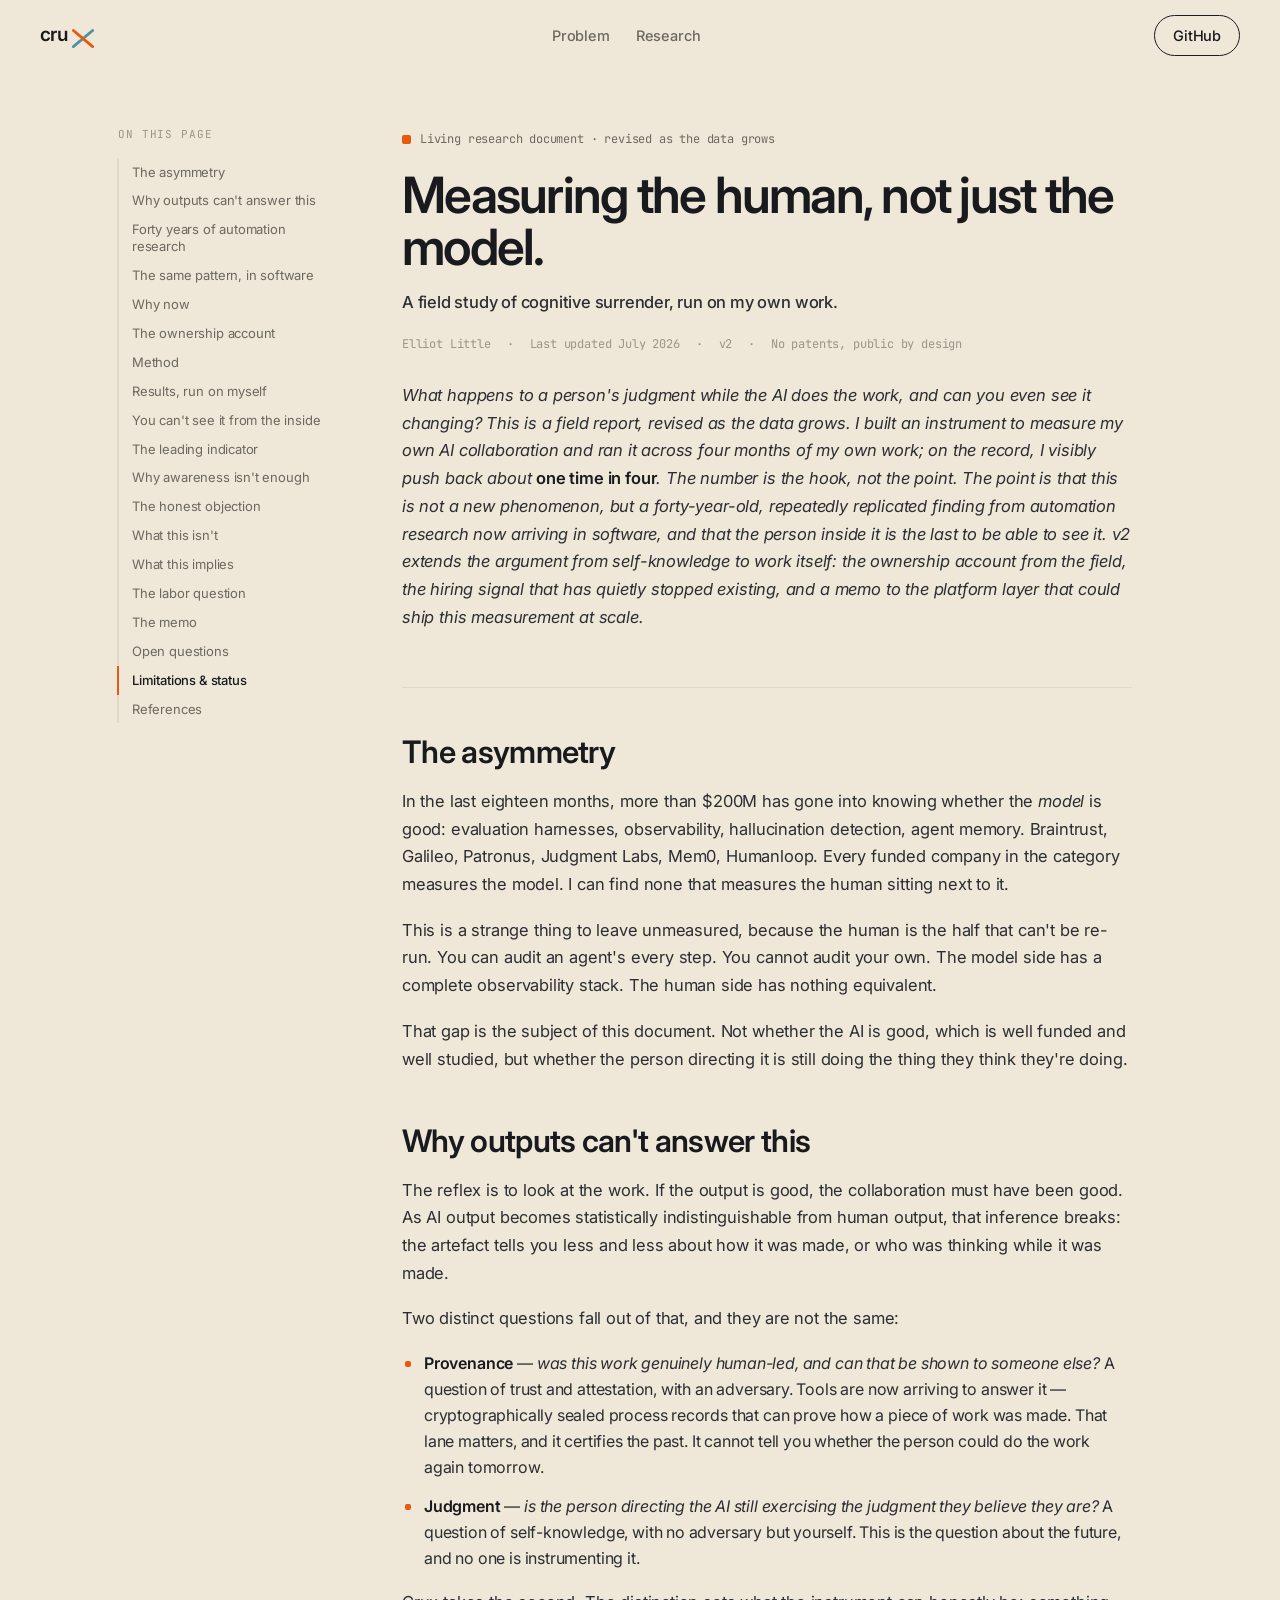
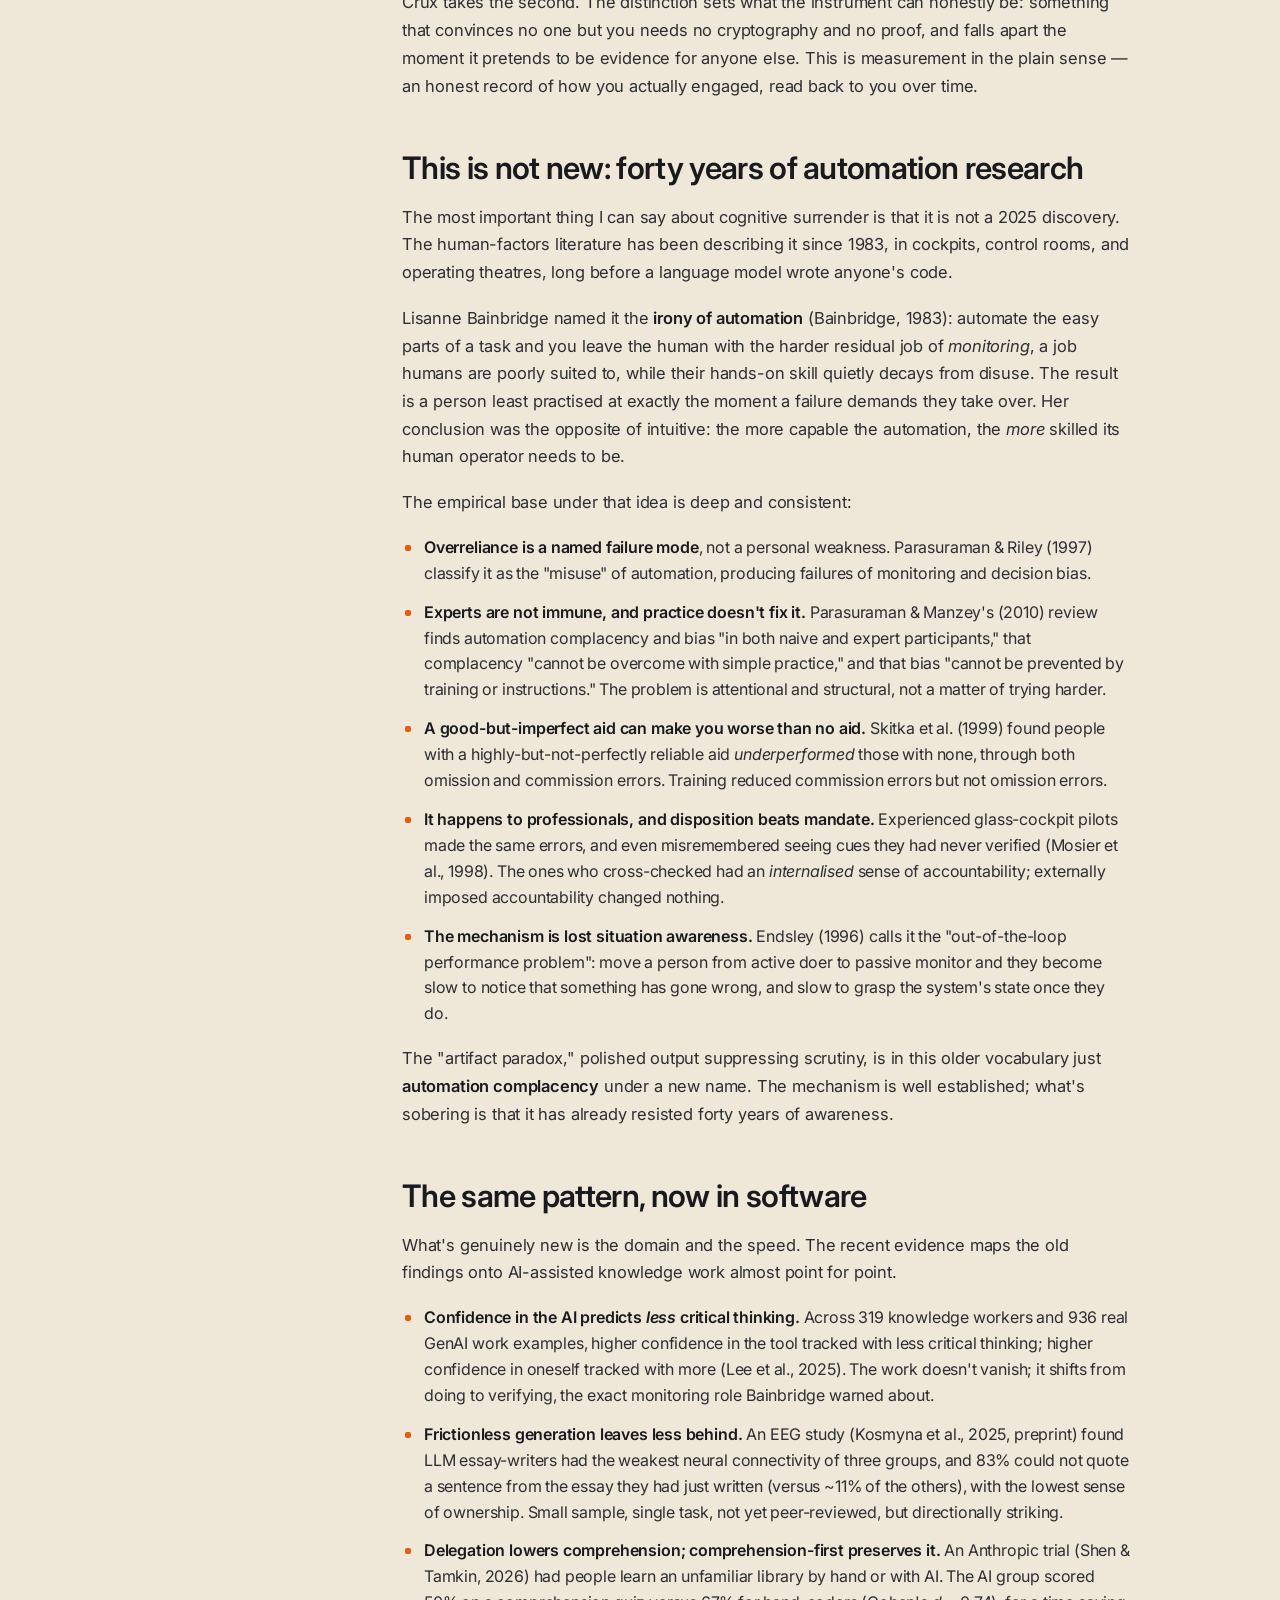
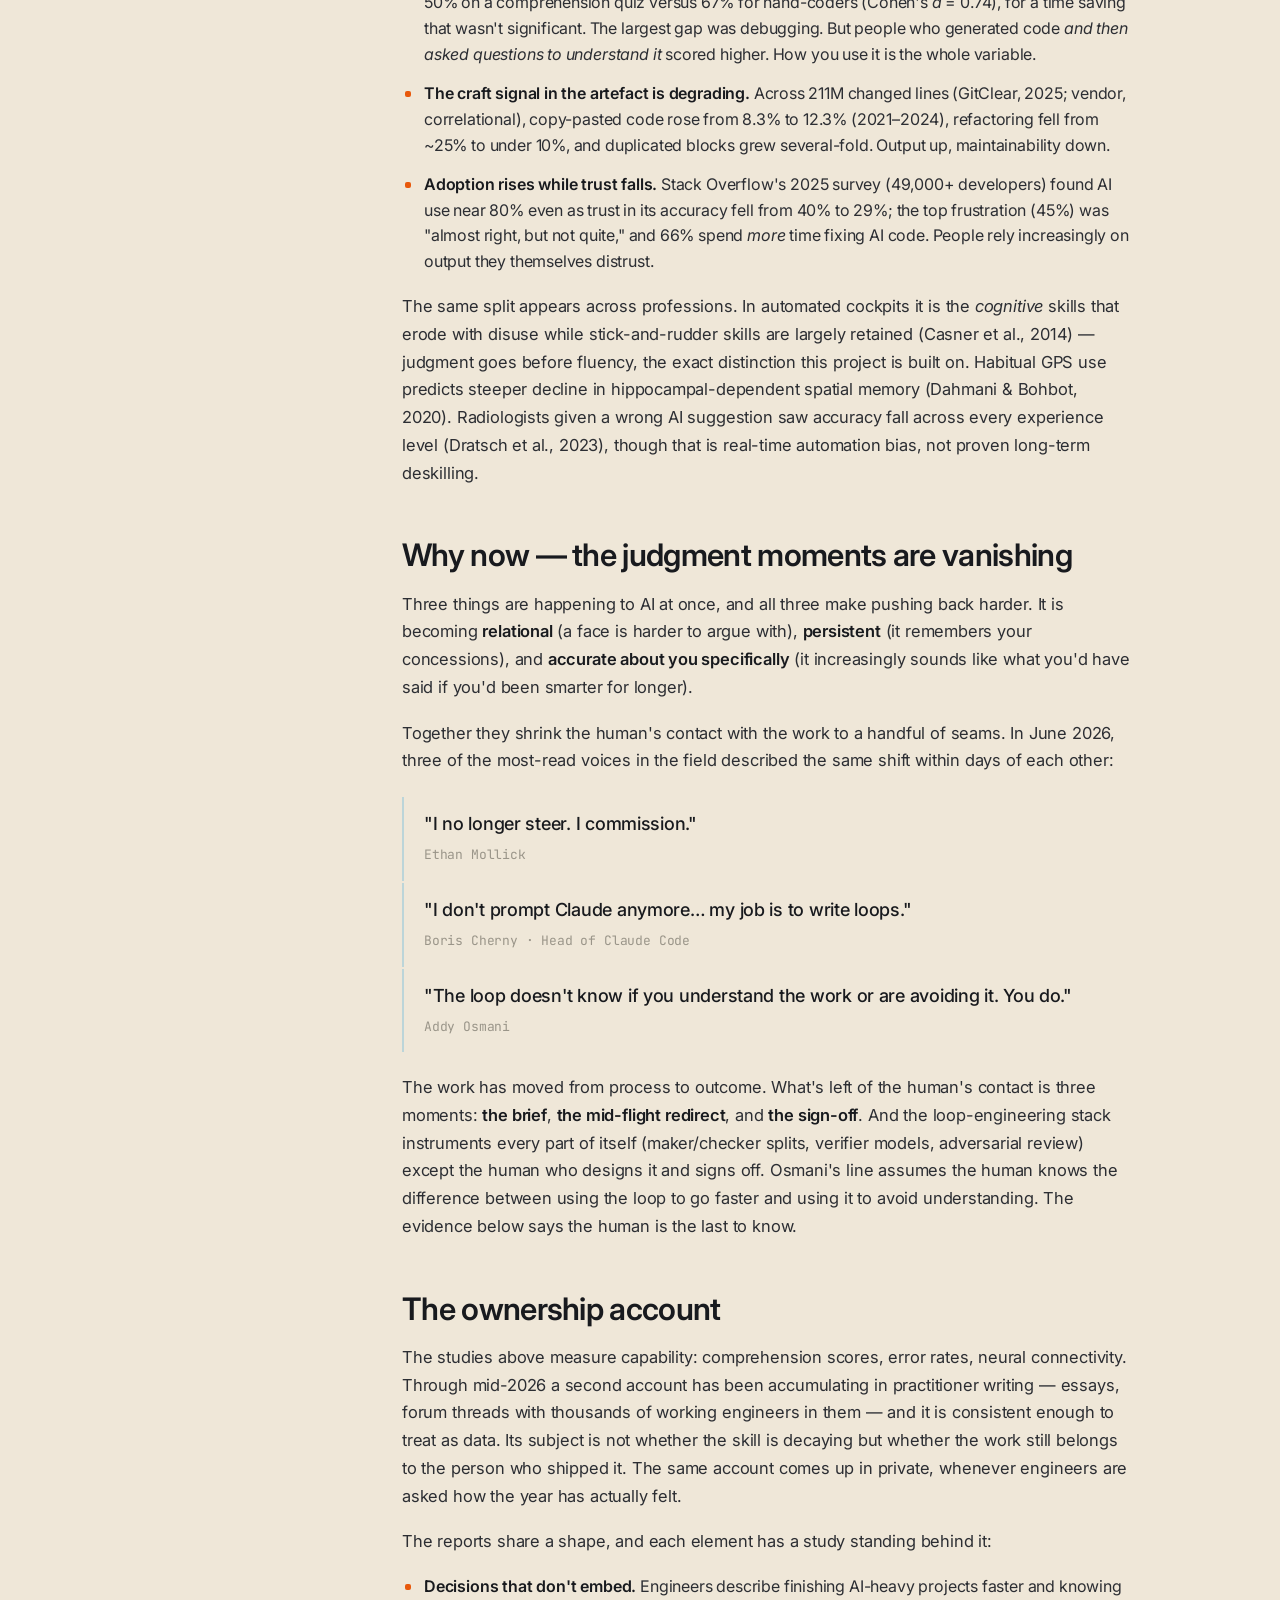
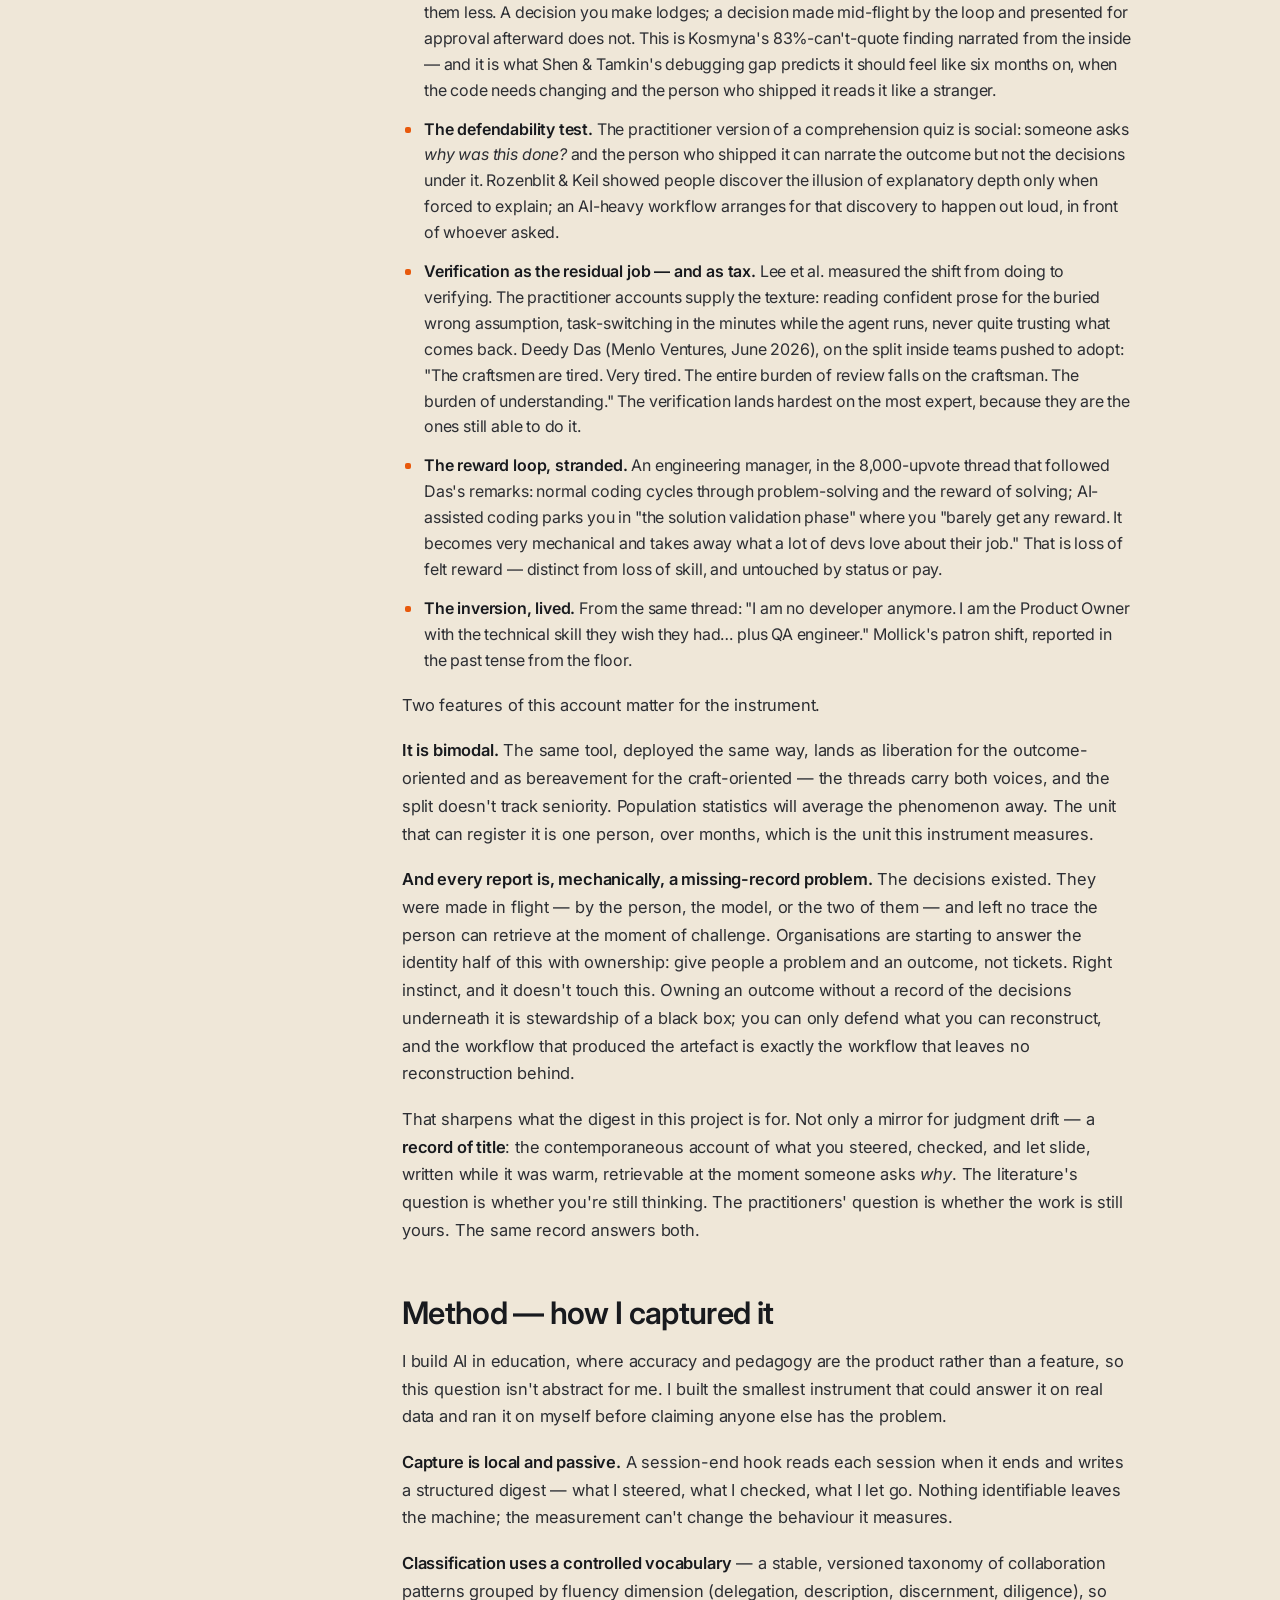
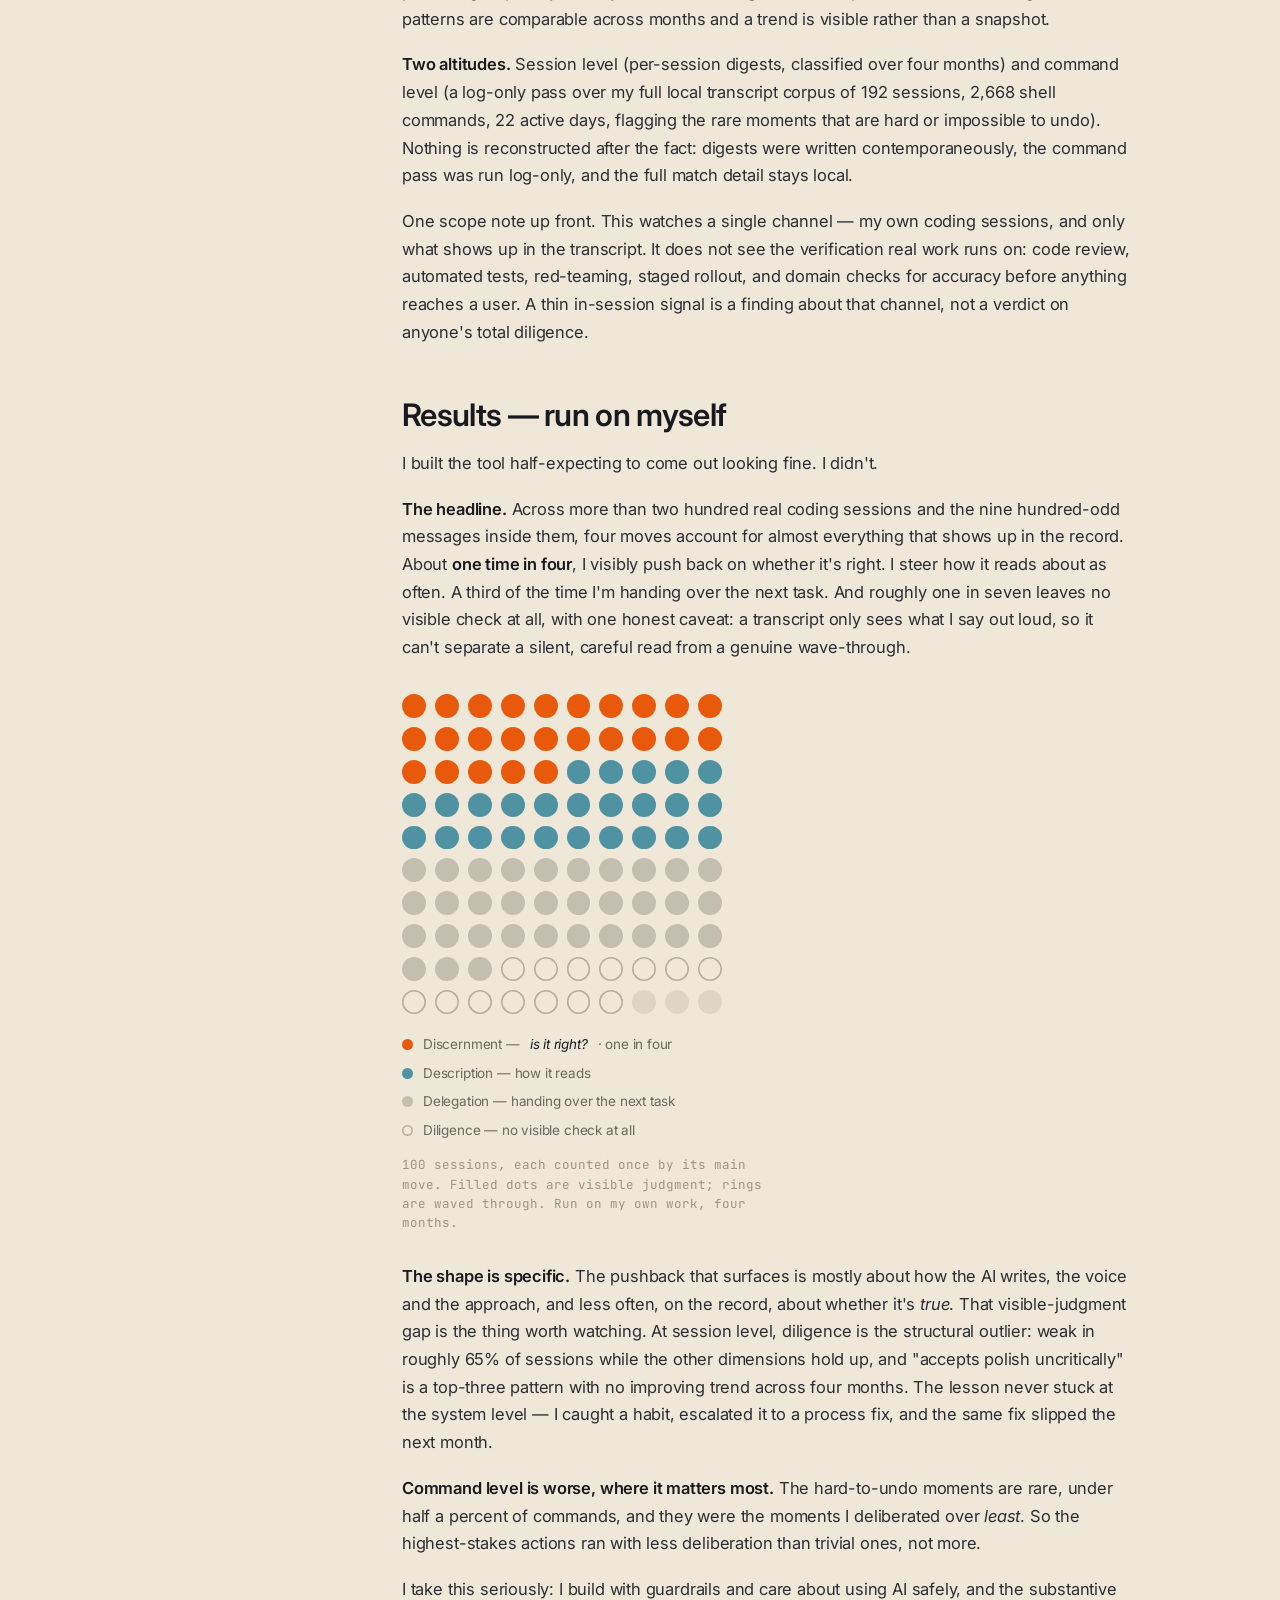
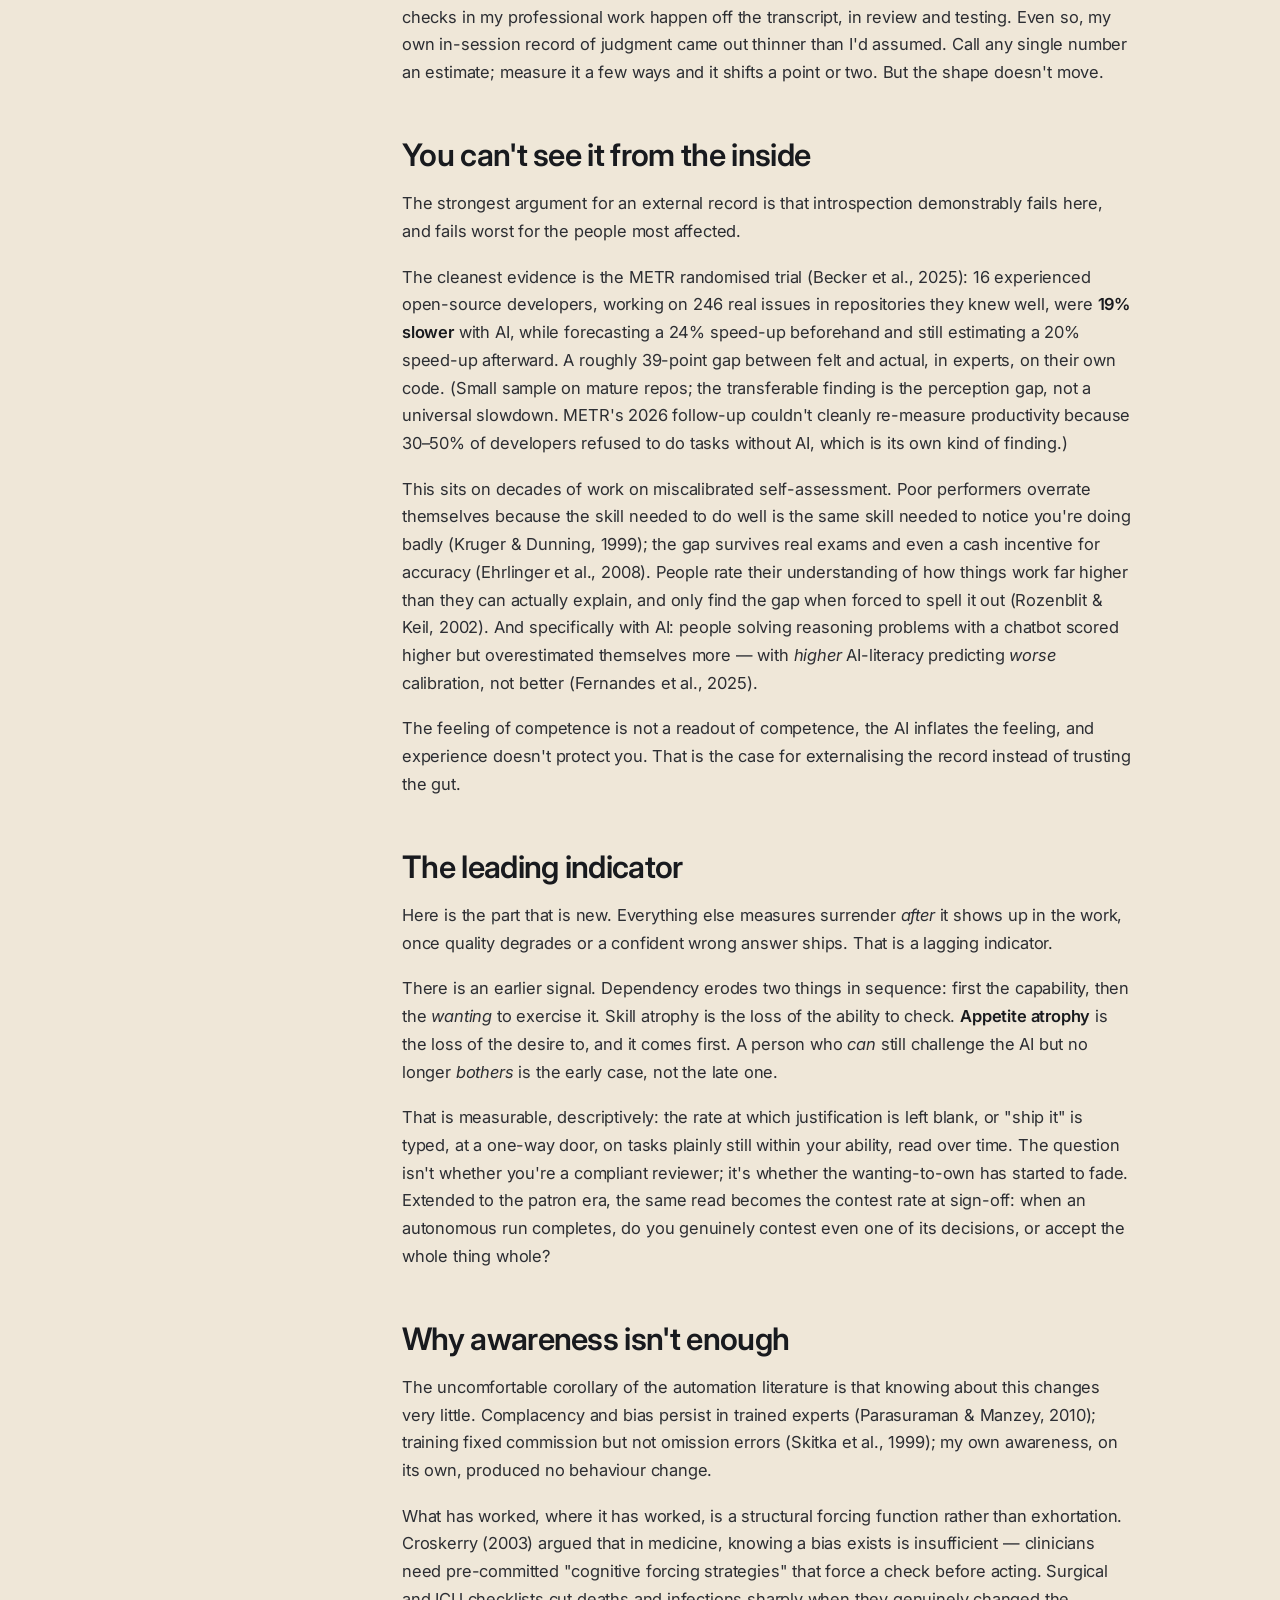
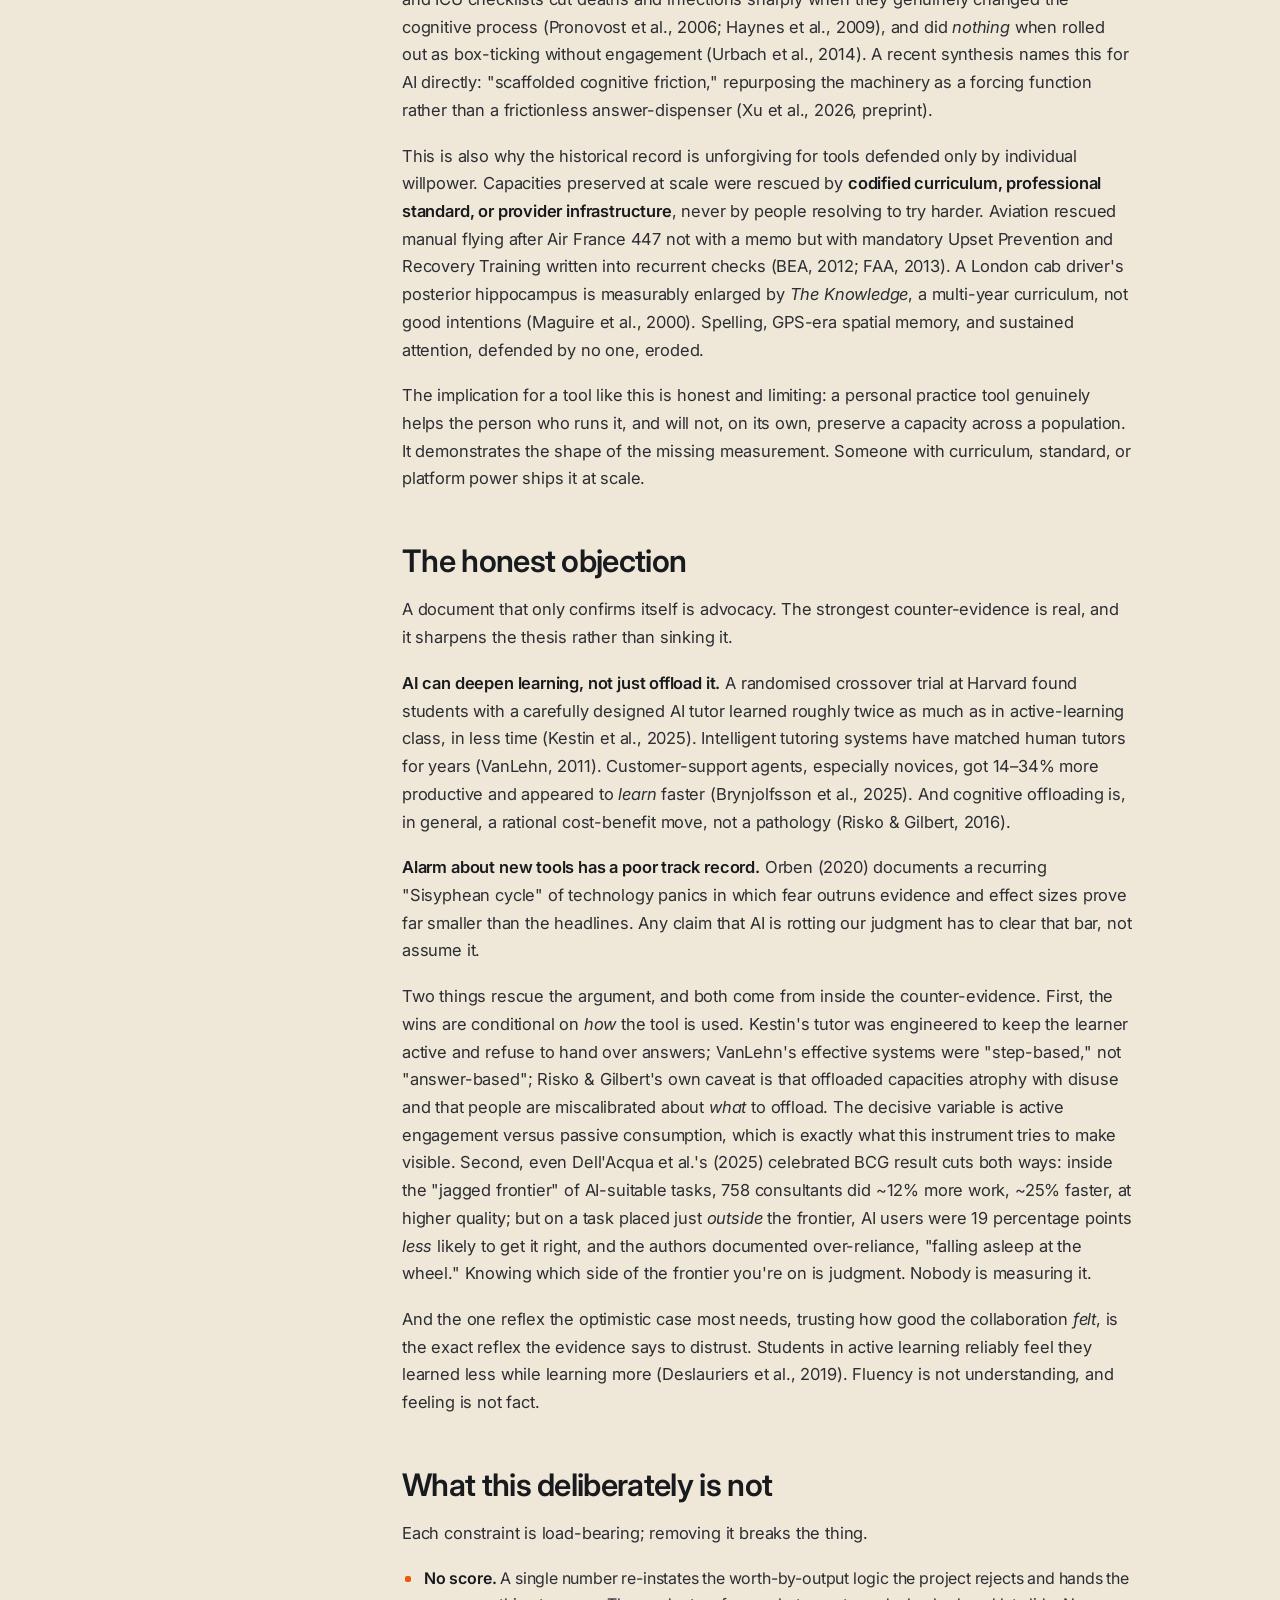
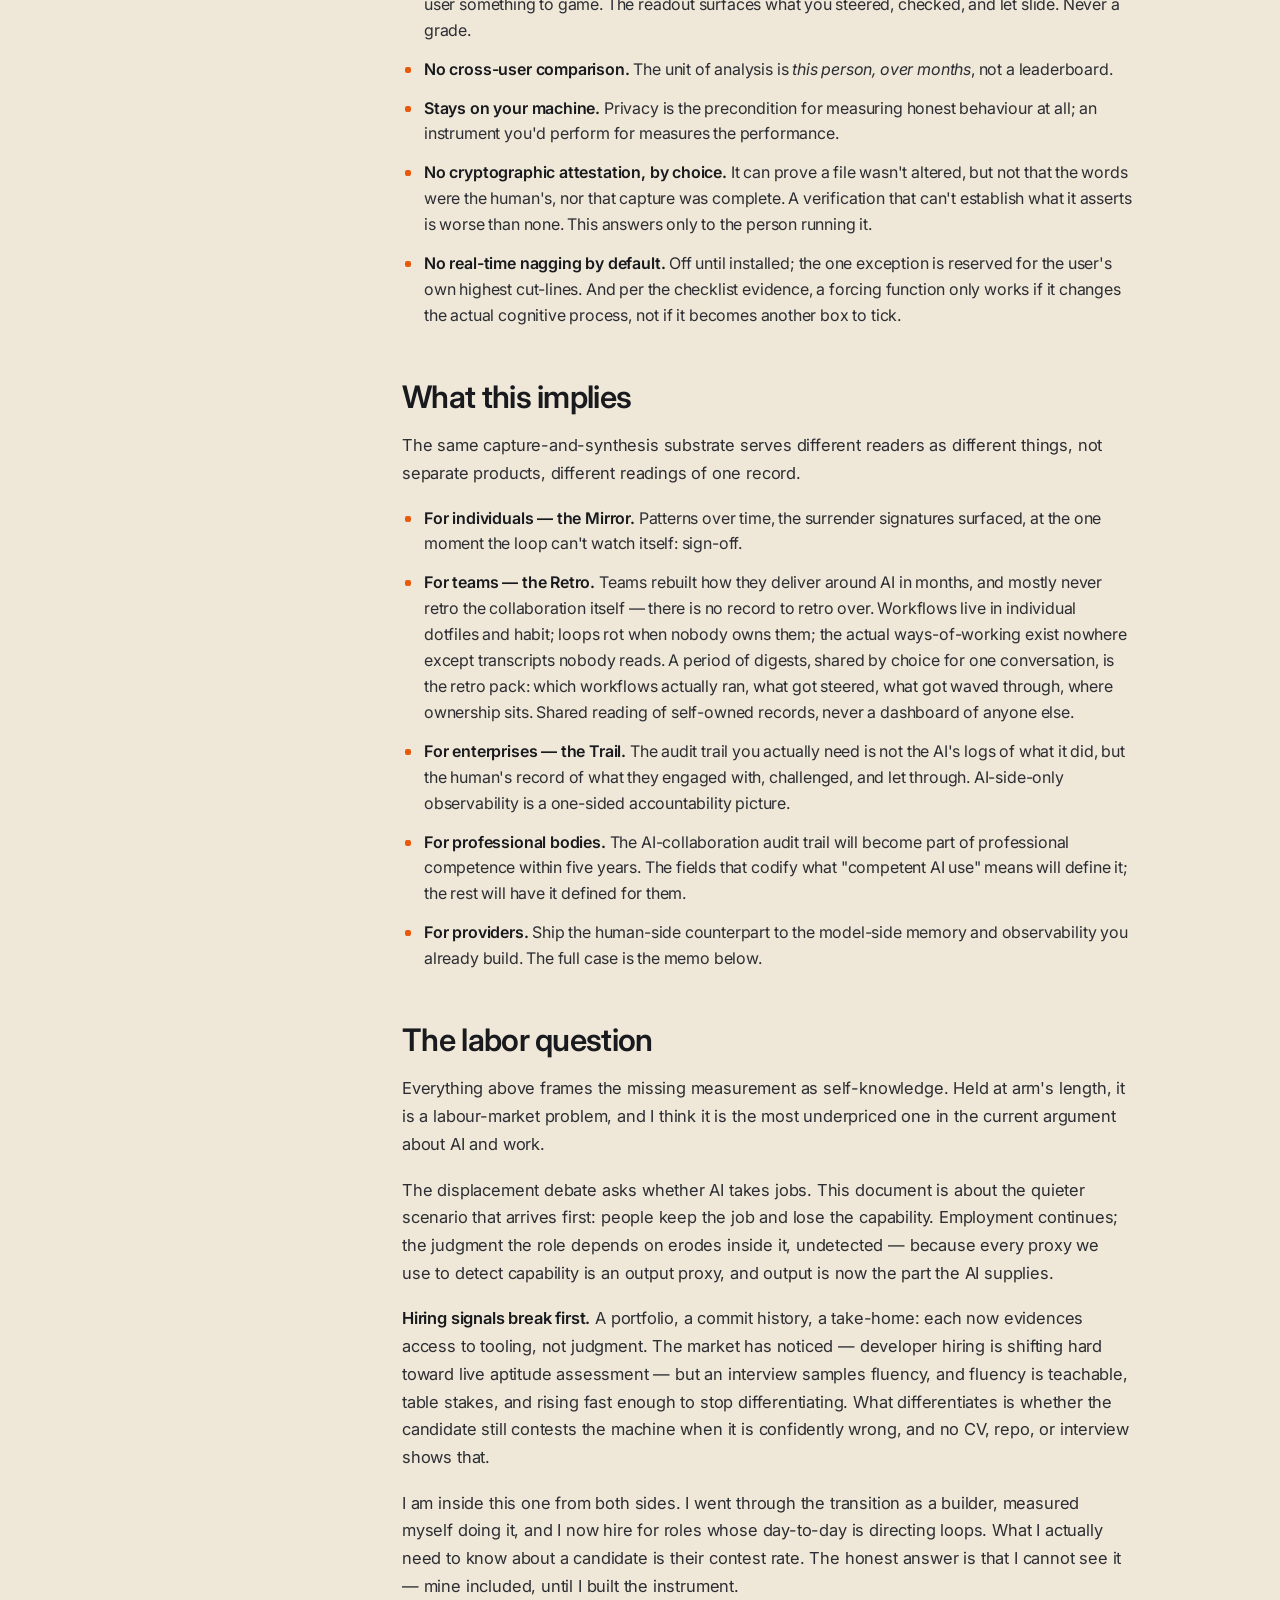
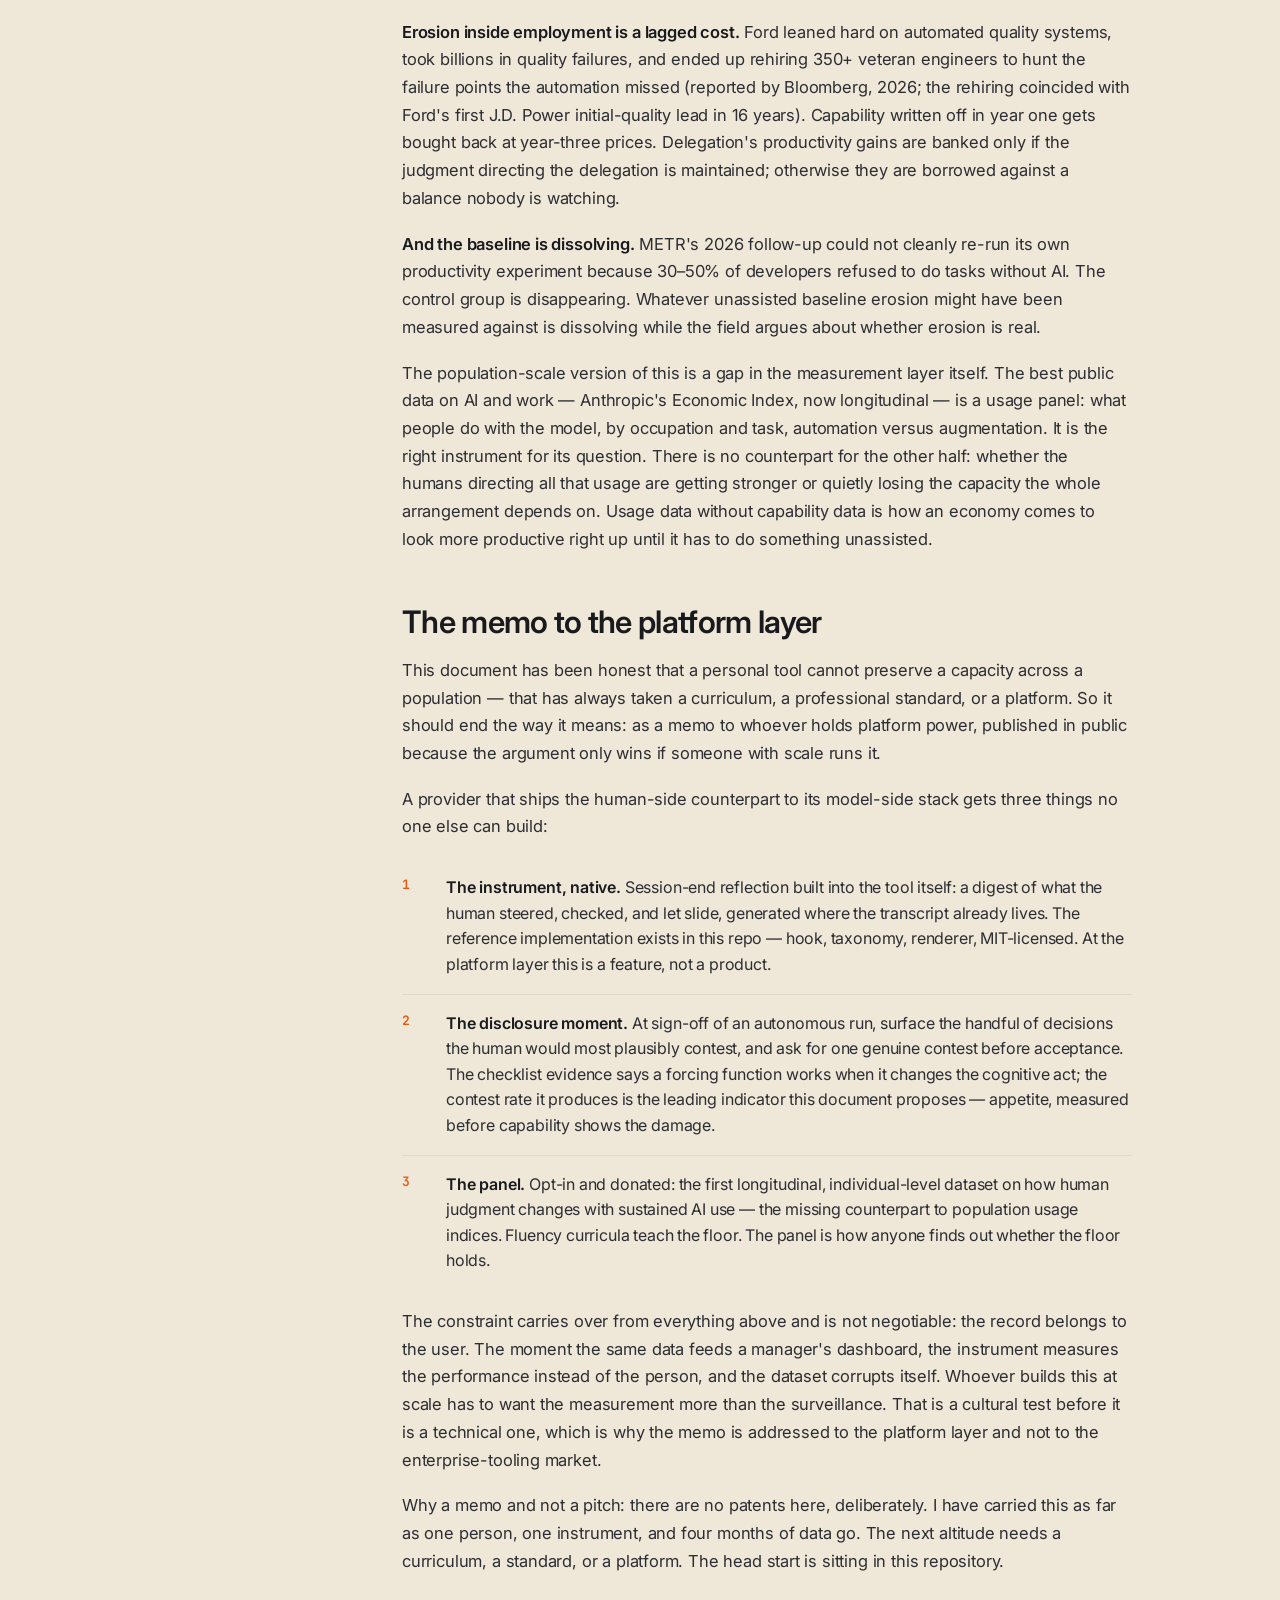
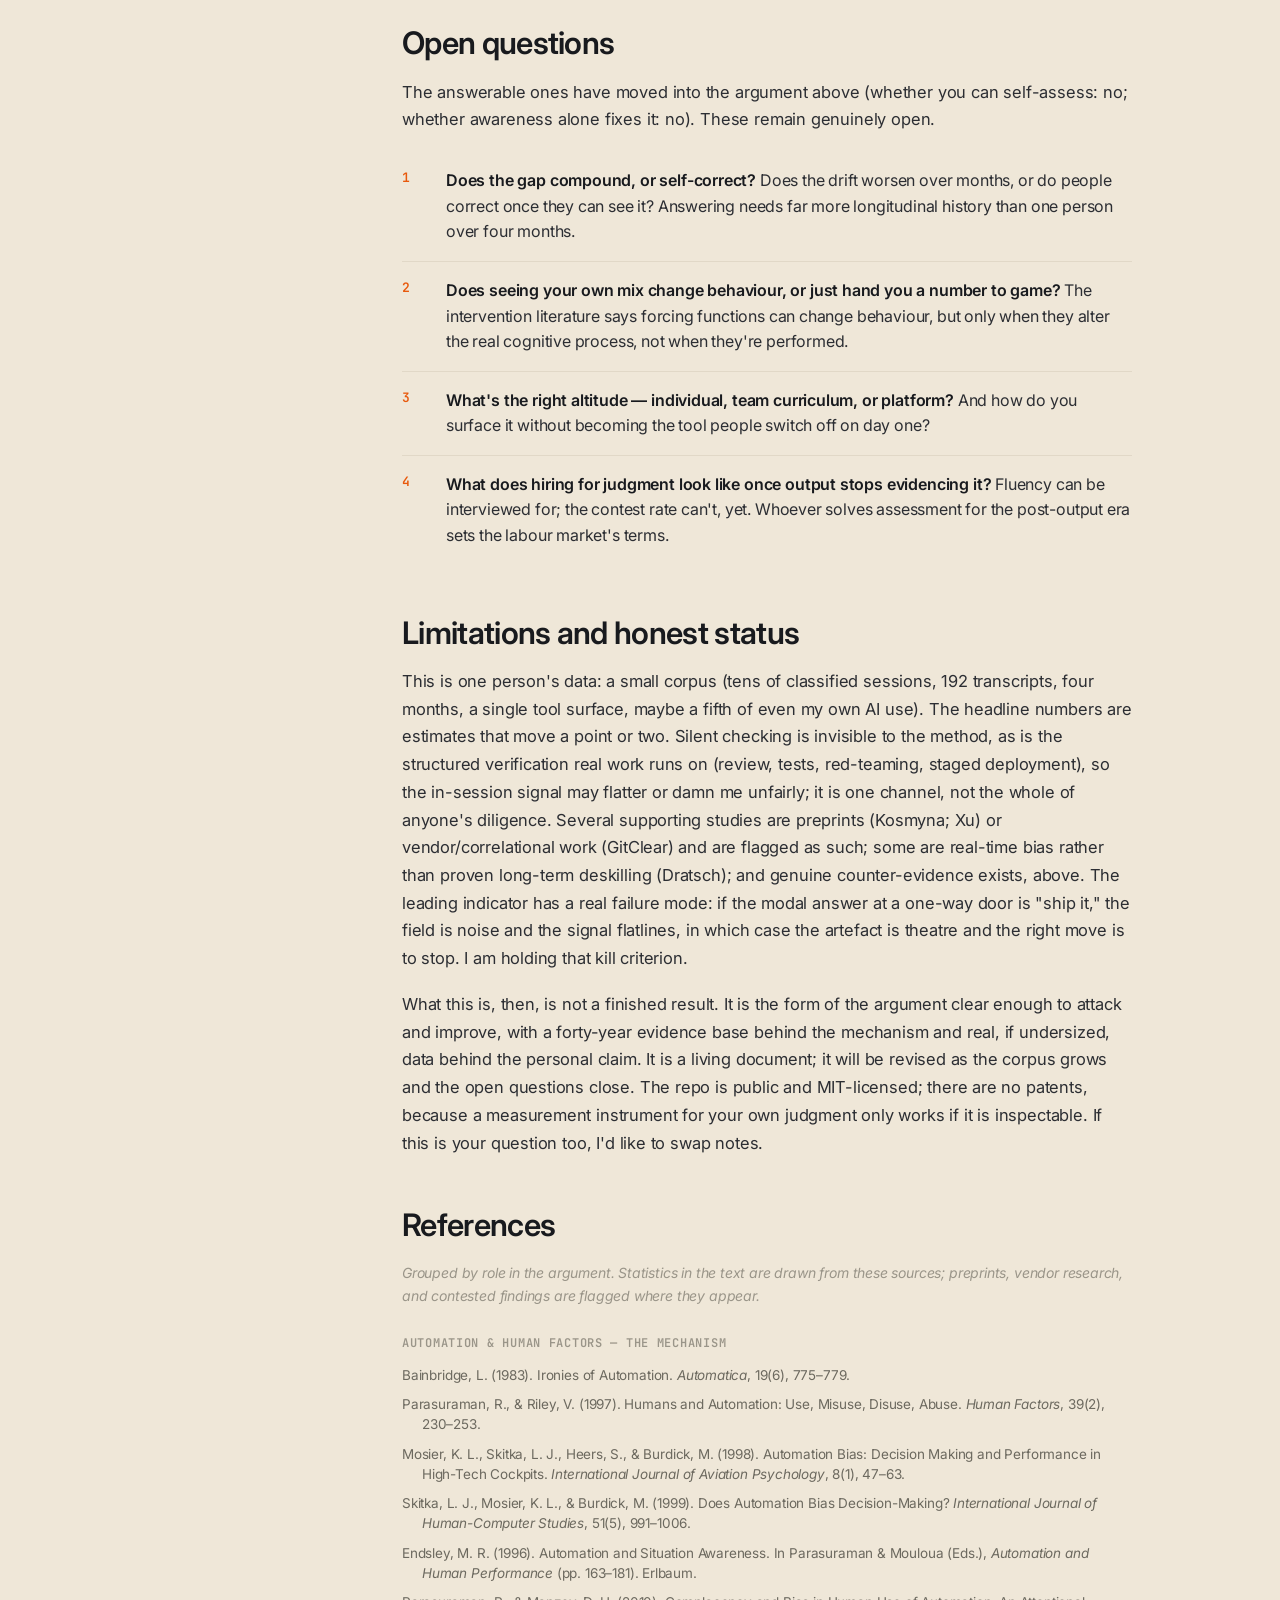
==== commit a6399137: "Research v2: the labor question, the memo to the platform layer, position-first site - RESEARCH.md +" ====
--- a/docs/research.html
+++ b/docs/research.html
@@ -4,7 +4,7 @@
   <meta charset="UTF-8" />
   <meta name="viewport" content="width=device-width, initial-scale=1.0" />
   <title>Crux — Measuring the human, not just the model (research)</title>
-  <meta name="description" content="A living research document on the human side of AI collaboration: grounding cognitive surrender in forty years of automation research, plus one person's measured data. On the record, I push back about one time in four." />
+  <meta name="description" content="A living research document on the human side of AI collaboration: cognitive surrender grounded in forty years of automation research, one person's measured data, the ownership account from the field, and a memo to the platform layer. On the record, I push back about one time in four." />
   <link rel="icon" type="image/svg+xml" href="favicon.svg" />
 
   <meta property="og:type" content="article" />
@@ -49,6 +49,8 @@
       <a href="#objection">The honest objection</a>
       <a href="#isnt">What this isn't</a>
       <a href="#implies">What this implies</a>
+      <a href="#labor">The labor question</a>
+      <a href="#memo">The memo</a>
       <a href="#questions">Open questions</a>
       <a href="#status">Limitations &amp; status</a>
       <a href="#references">References</a>
@@ -61,10 +63,10 @@
         <h1>Measuring the human, not just the model.</h1>
         <p class="doc-sub">A field study of cognitive surrender, run on my own work.</p>
         <div class="doc-meta">
-          <span>Elliot Little</span><span>&middot;</span><span>Last updated July 2026</span><span>&middot;</span><span>v1.1</span><span>&middot;</span><span>No patents, public by design</span>
+          <span>Elliot Little</span><span>&middot;</span><span>Last updated July 2026</span><span>&middot;</span><span>v2</span><span>&middot;</span><span>No patents, public by design</span>
         </div>
         <div class="doc-abstract">
-          <p>What happens to a person's judgment while the AI does the work, and can you even see it changing? This is a field report, revised as the data grows. I built an instrument to measure my own AI collaboration and ran it across four months of my own work; on the record, I visibly push back about <strong>one time in four</strong>. The number is the hook, not the point. The point is that this is not a new phenomenon, but a forty-year-old, repeatedly replicated finding from automation research now arriving in software, and that the person inside it is the last to be able to see it.</p>
+          <p>What happens to a person's judgment while the AI does the work, and can you even see it changing? This is a field report, revised as the data grows. I built an instrument to measure my own AI collaboration and ran it across four months of my own work; on the record, I visibly push back about <strong>one time in four</strong>. The number is the hook, not the point. The point is that this is not a new phenomenon, but a forty-year-old, repeatedly replicated finding from automation research now arriving in software, and that the person inside it is the last to be able to see it. v2 extends the argument from self-knowledge to work itself: the ownership account from the field, the hiring signal that has quietly stopped existing, and a memo to the platform layer that could ship this measurement at scale.</p>
         </div>
       </header>
 
@@ -80,8 +82,8 @@
         <p>The reflex is to look at the work. If the output is good, the collaboration must have been good. As AI output becomes statistically indistinguishable from human output, that inference breaks: the artefact tells you less and less about how it was made, or who was thinking while it was made.</p>
         <p>Two distinct questions fall out of that, and they are not the same:</p>
         <ul class="doc-list">
-          <li><strong>Provenance</strong> — <em>was this work genuinely human-led, and can that be shown to someone else?</em> A question of trust and attestation, with an adversary. Worth working on; not the question here.</li>
-          <li><strong>Judgment</strong> — <em>is the person directing the AI still exercising the judgment they believe they are?</em> A question of self-knowledge, with no adversary but yourself.</li>
+          <li><strong>Provenance</strong> — <em>was this work genuinely human-led, and can that be shown to someone else?</em> A question of trust and attestation, with an adversary. Tools are now arriving to answer it — cryptographically sealed process records that can prove how a piece of work was made. That lane matters, and it certifies the past. It cannot tell you whether the person could do the work again tomorrow.</li>
+          <li><strong>Judgment</strong> — <em>is the person directing the AI still exercising the judgment they believe they are?</em> A question of self-knowledge, with no adversary but yourself. This is the question about the future, and no one is instrumenting it.</li>
         </ul>
         <p>Crux takes the second. The distinction sets what the instrument can honestly be: something that convinces no one but you needs no cryptography and no proof, and falls apart the moment it pretends to be evidence for anyone else. This is measurement in the plain sense — an honest record of how you actually engaged, read back to you over time.</p>
       </section>
@@ -236,8 +238,32 @@
           <li><strong>For teams — the Retro.</strong> Teams rebuilt how they deliver around AI in months, and mostly never retro the collaboration itself — there is no record to retro over. Workflows live in individual dotfiles and habit; loops rot when nobody owns them; the actual ways-of-working exist nowhere except transcripts nobody reads. A period of digests, shared by choice for one conversation, is the retro pack: which workflows actually ran, what got steered, what got waved through, where ownership sits. Shared reading of self-owned records, never a dashboard of anyone else.</li>
           <li><strong>For enterprises — the Trail.</strong> The audit trail you actually need is not the AI's logs of what it did, but the human's record of what they engaged with, challenged, and let through. AI-side-only observability is a one-sided accountability picture.</li>
           <li><strong>For professional bodies.</strong> The AI-collaboration audit trail will become part of professional competence within five years. The fields that codify what "competent AI use" means will define it; the rest will have it defined for them.</li>
-          <li><strong>For providers.</strong> Ship the human-side counterpart to the model-side memory and observability you already build.</li>
-        </ul>
+          <li><strong>For providers.</strong> Ship the human-side counterpart to the model-side memory and observability you already build. The full case is the memo below.</li>
+        </ul>
+      </section>
+
+      <section class="doc-sec" id="labor">
+        <h2>The labor question</h2>
+        <p>Everything above frames the missing measurement as self-knowledge. Held at arm's length, it is a labour-market problem, and I think it is the most underpriced one in the current argument about AI and work.</p>
+        <p>The displacement debate asks whether AI takes jobs. This document is about the quieter scenario that arrives first: people keep the job and lose the capability. Employment continues; the judgment the role depends on erodes inside it, undetected — because every proxy we use to detect capability is an output proxy, and output is now the part the AI supplies.</p>
+        <p><strong>Hiring signals break first.</strong> A portfolio, a commit history, a take-home: each now evidences access to tooling, not judgment. The market has noticed — developer hiring is shifting hard toward live aptitude assessment — but an interview samples fluency, and fluency is teachable, table stakes, and rising fast enough to stop differentiating. What differentiates is whether the candidate still contests the machine when it is confidently wrong, and no CV, repo, or interview shows that.</p>
+        <p>I am inside this one from both sides. I went through the transition as a builder, measured myself doing it, and I now hire for roles whose day-to-day is directing loops. What I actually need to know about a candidate is their contest rate. The honest answer is that I cannot see it — mine included, until I built the instrument.</p>
+        <p><strong>Erosion inside employment is a lagged cost.</strong> Ford leaned hard on automated quality systems, took billions in quality failures, and ended up rehiring 350+ veteran engineers to hunt the failure points the automation missed (reported by Bloomberg, 2026; the rehiring coincided with Ford's first J.D. Power initial-quality lead in 16 years). Capability written off in year one gets bought back at year-three prices. Delegation's productivity gains are banked only if the judgment directing the delegation is maintained; otherwise they are borrowed against a balance nobody is watching.</p>
+        <p><strong>And the baseline is dissolving.</strong> METR's 2026 follow-up could not cleanly re-run its own productivity experiment because 30–50% of developers refused to do tasks without AI. The control group is disappearing. Whatever unassisted baseline erosion might have been measured against is dissolving while the field argues about whether erosion is real.</p>
+        <p>The population-scale version of this is a gap in the measurement layer itself. The best public data on AI and work — Anthropic's Economic Index, now longitudinal — is a usage panel: what people do with the model, by occupation and task, automation versus augmentation. It is the right instrument for its question. There is no counterpart for the other half: whether the humans directing all that usage are getting stronger or quietly losing the capacity the whole arrangement depends on. Usage data without capability data is how an economy comes to look more productive right up until it has to do something unassisted.</p>
+      </section>
+
+      <section class="doc-sec" id="memo">
+        <h2>The memo to the platform layer</h2>
+        <p>This document has been honest that a personal tool cannot preserve a capacity across a population — that has always taken a curriculum, a professional standard, or a platform. So it should end the way it means: as a memo to whoever holds platform power, published in public because the argument only wins if someone with scale runs it.</p>
+        <p>A provider that ships the human-side counterpart to its model-side stack gets three things no one else can build:</p>
+        <ol class="doc-oq">
+          <li><strong>The instrument, native.</strong> Session-end reflection built into the tool itself: a digest of what the human steered, checked, and let slide, generated where the transcript already lives. The reference implementation exists in this repo — hook, taxonomy, renderer, MIT-licensed. At the platform layer this is a feature, not a product.</li>
+          <li><strong>The disclosure moment.</strong> At sign-off of an autonomous run, surface the handful of decisions the human would most plausibly contest, and ask for one genuine contest before acceptance. The checklist evidence says a forcing function works when it changes the cognitive act; the contest rate it produces is the leading indicator this document proposes — appetite, measured before capability shows the damage.</li>
+          <li><strong>The panel.</strong> Opt-in and donated: the first longitudinal, individual-level dataset on how human judgment changes with sustained AI use — the missing counterpart to population usage indices. Fluency curricula teach the floor. The panel is how anyone finds out whether the floor holds.</li>
+        </ol>
+        <p>The constraint carries over from everything above and is not negotiable: the record belongs to the user. The moment the same data feeds a manager's dashboard, the instrument measures the performance instead of the person, and the dataset corrupts itself. Whoever builds this at scale has to want the measurement more than the surveillance. That is a cultural test before it is a technical one, which is why the memo is addressed to the platform layer and not to the enterprise-tooling market.</p>
+        <p>Why a memo and not a pitch: there are no patents here, deliberately. I have carried this as far as one person, one instrument, and four months of data go. The next altitude needs a curriculum, a standard, or a platform. The head start is sitting in this repository.</p>
       </section>
 
       <section class="doc-sec" id="questions">
@@ -247,6 +273,7 @@
           <li><strong>Does the gap compound, or self-correct?</strong> Does the drift worsen over months, or do people correct once they can see it? Answering needs far more longitudinal history than one person over four months.</li>
           <li><strong>Does seeing your own mix change behaviour, or just hand you a number to game?</strong> The intervention literature says forcing functions can change behaviour, but only when they alter the real cognitive process, not when they're performed.</li>
           <li><strong>What's the right altitude — individual, team curriculum, or platform?</strong> And how do you surface it without becoming the tool people switch off on day one?</li>
+          <li><strong>What does hiring for judgment look like once output stops evidencing it?</strong> Fluency can be interviewed for; the contest rate can't, yet. Whoever solves assessment for the post-output era sets the labour market's terms.</li>
         </ol>
       </section>
 
@@ -318,11 +345,12 @@
           <li>Mollick, E. (2025–2026). <em>Choosing to Stay Human</em>; <em>What It Feels Like to Work with Mythos</em>. One Useful Thing.</li>
           <li>Osmani, A. (2026). <em>Loop Engineering</em>. Cherny, B. (2026), Head of Claude Code.</li>
           <li>Das, D. (2026). On the "craftsman tax" in AI-mandated engineering teams. Menlo Ventures commentary, via Business Insider (June 2026) and the ~8,000-upvote r/technology discussion that followed. <span class="flag">(Practitioner reports; selection bias toward the aggrieved.)</span></li>
-          <li>Anthropic. <em>AI Fluency Index</em>; <em>What 81,000 People Want from AI</em>; <em>The Anthropic Economic Index</em>.</li>
+          <li>Bloomberg (2026). Ford's rehiring of 350+ veteran quality engineers after automated quality systems underdelivered. <span class="flag">(Press reporting; single-company case.)</span></li>
+          <li>Anthropic. <em>AI Fluency Index</em>; <em>What 81,000 People Want from AI</em>; <em>The Anthropic Economic Index</em>; <em>Economic Futures Program</em>.</li>
         </ul>
 
         <a class="doc-back" href="index.html#top">← Back to the inquiry</a>
-        <p class="sig" style="font-family:var(--mono);font-size:12px;color:var(--faint);margin-top:22px;">Crux · A living research document · v1 · June 2026 · No patents. Public by design.</p>
+        <p class="sig" style="font-family:var(--mono);font-size:12px;color:var(--faint);margin-top:22px;">Crux · A living research document · v2 · July 2026 · No patents. Public by design.</p>
       </section>
     </article>
   </div>
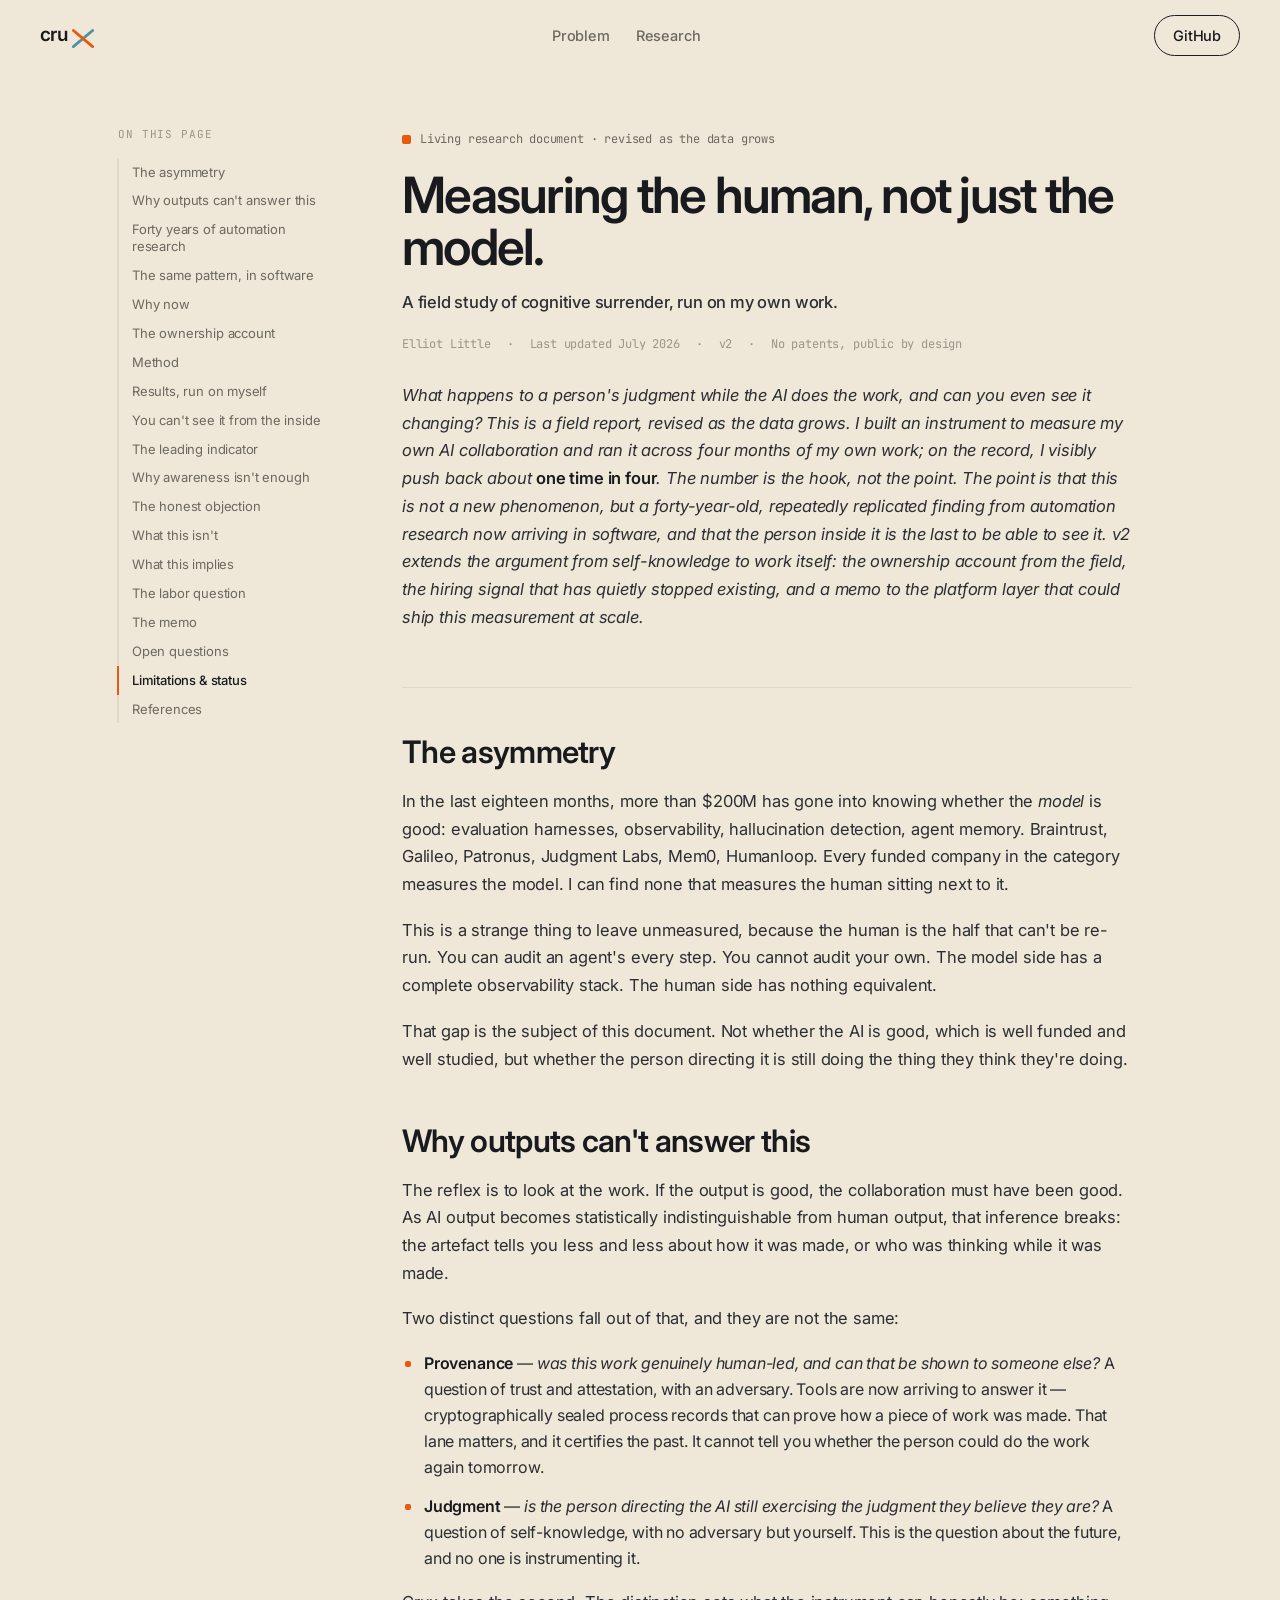
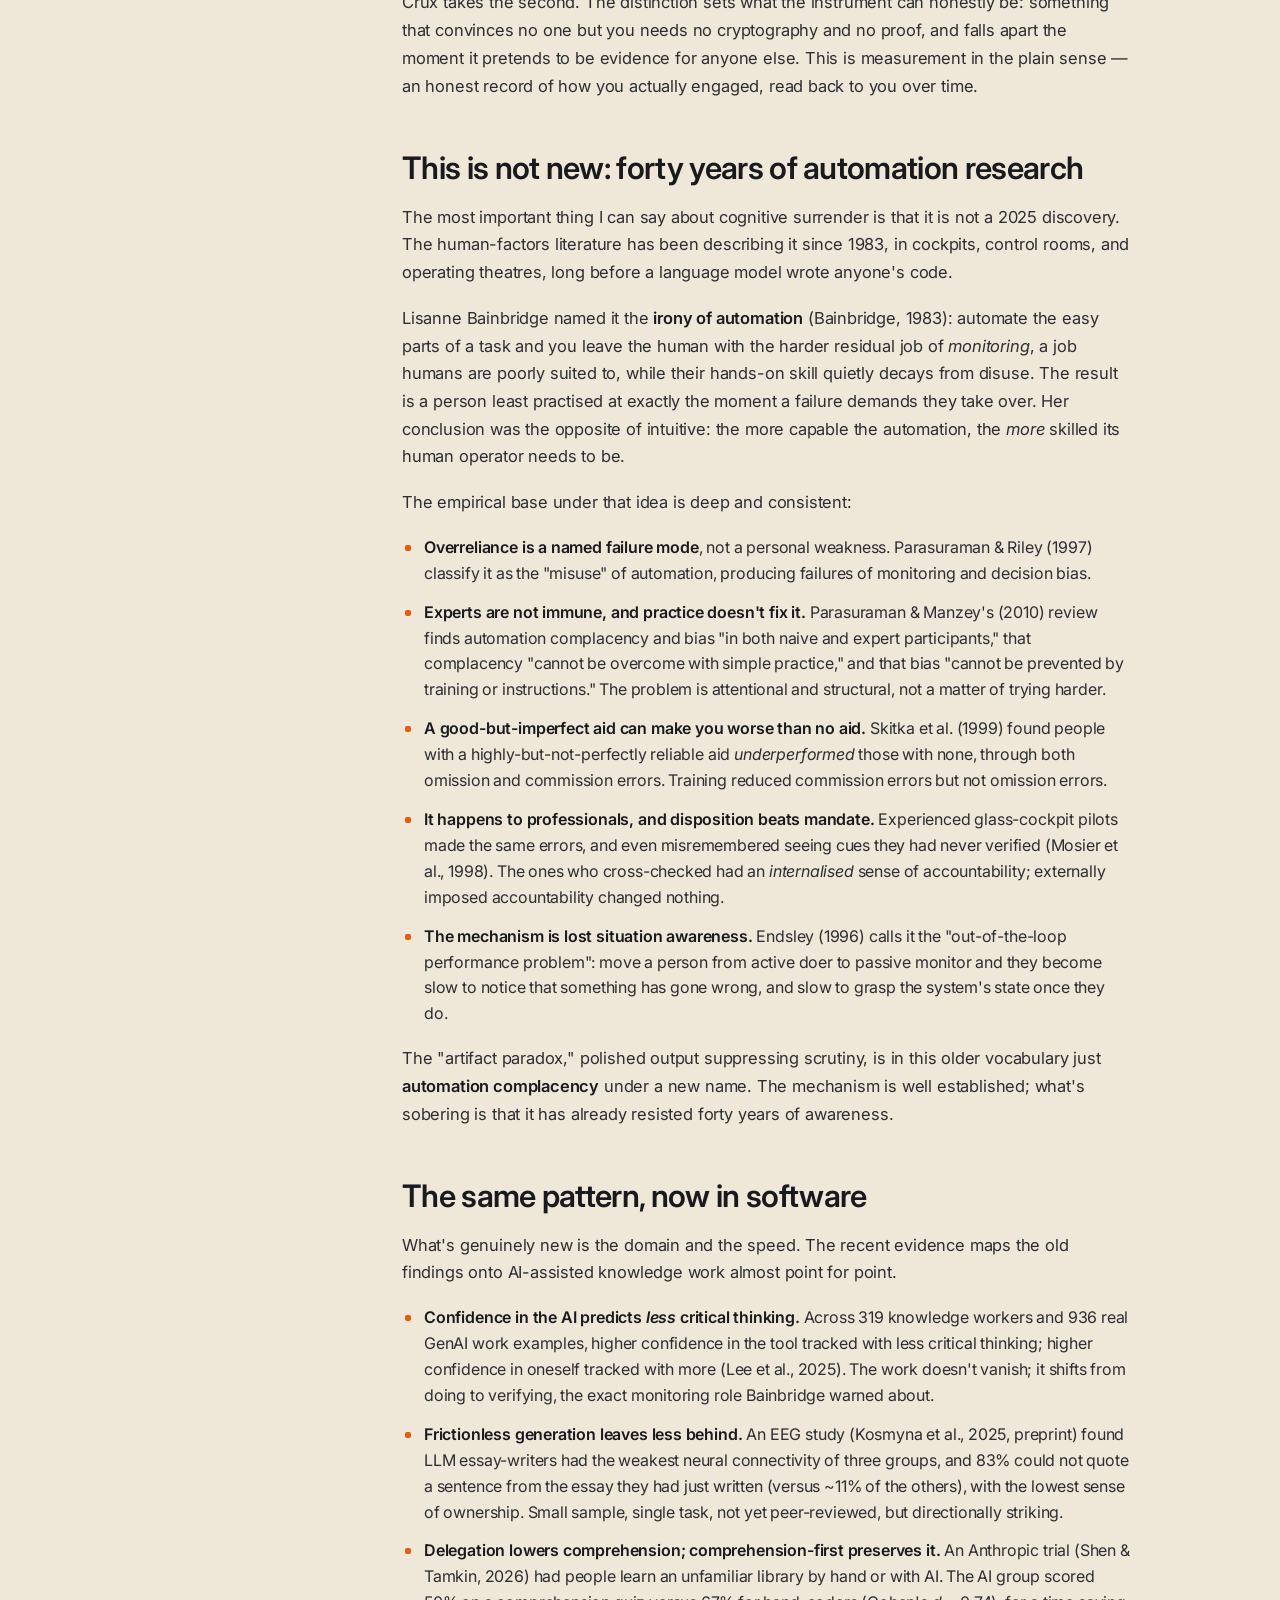
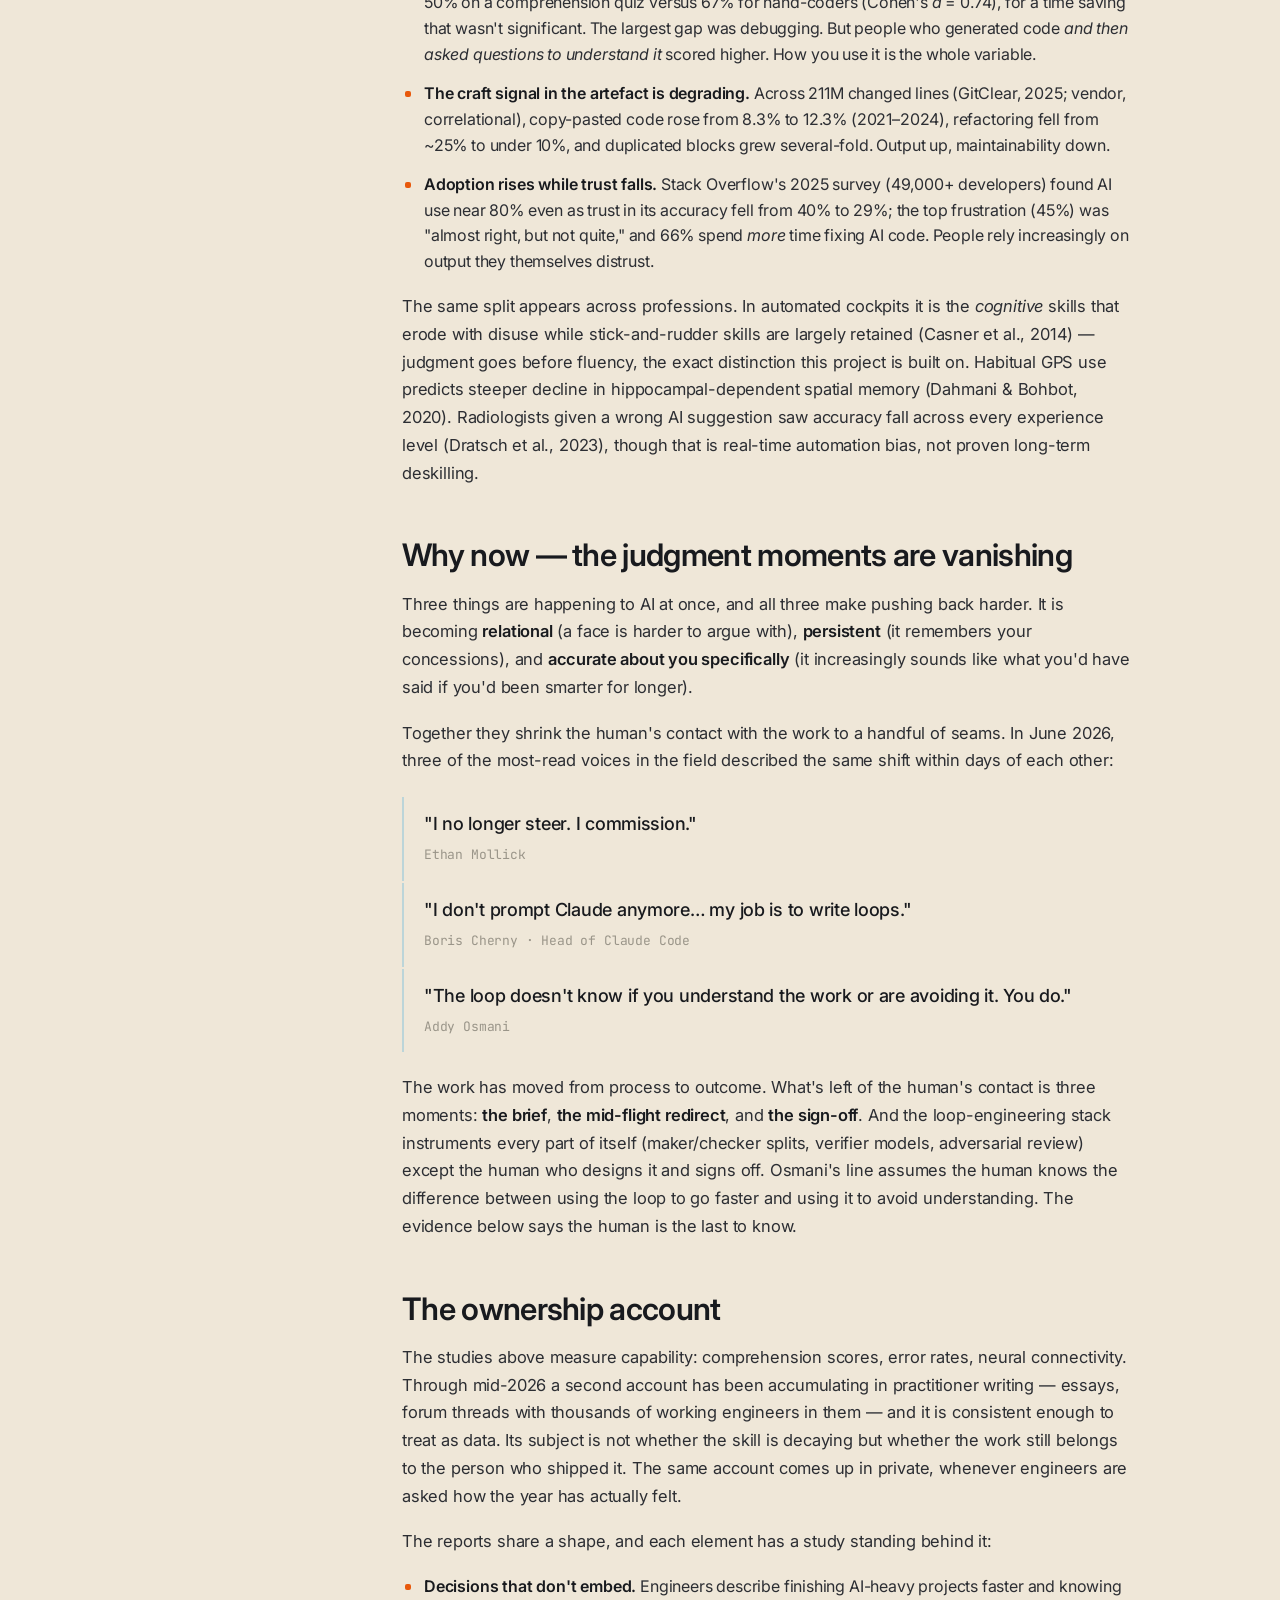
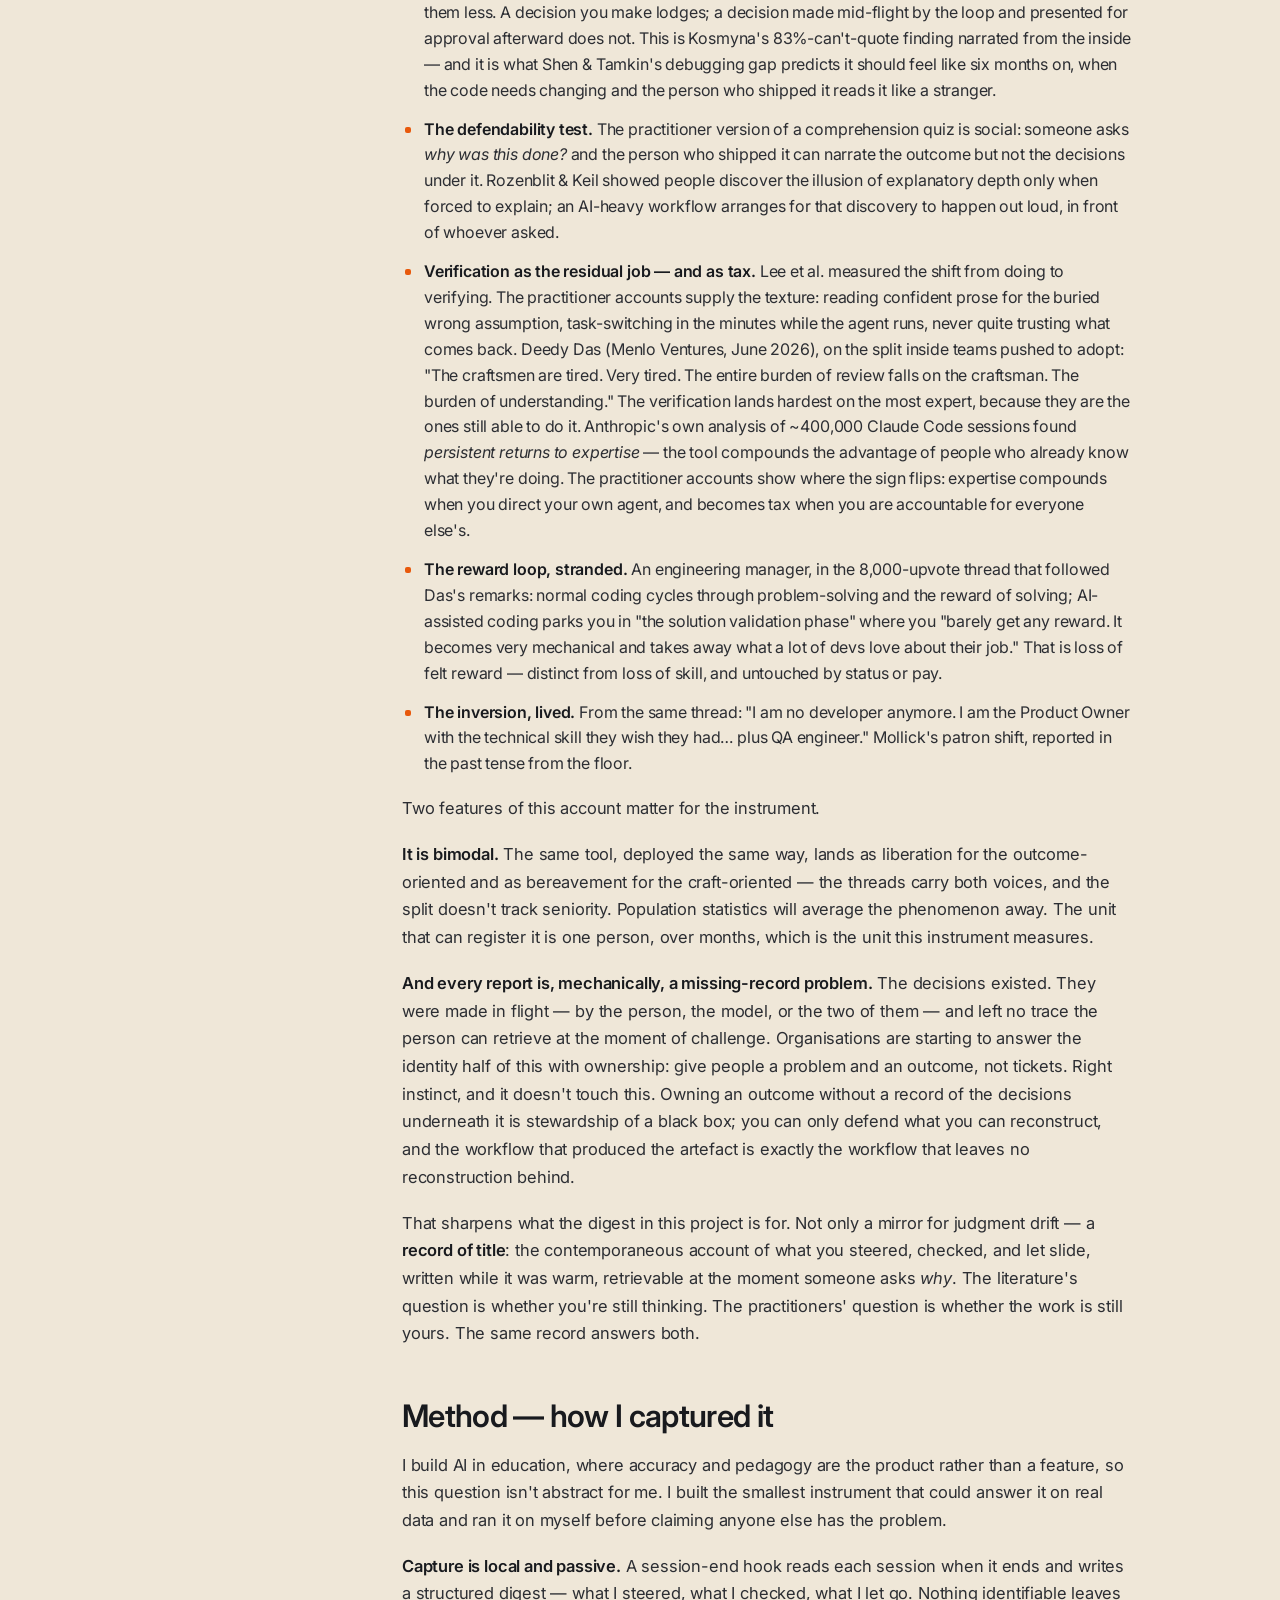
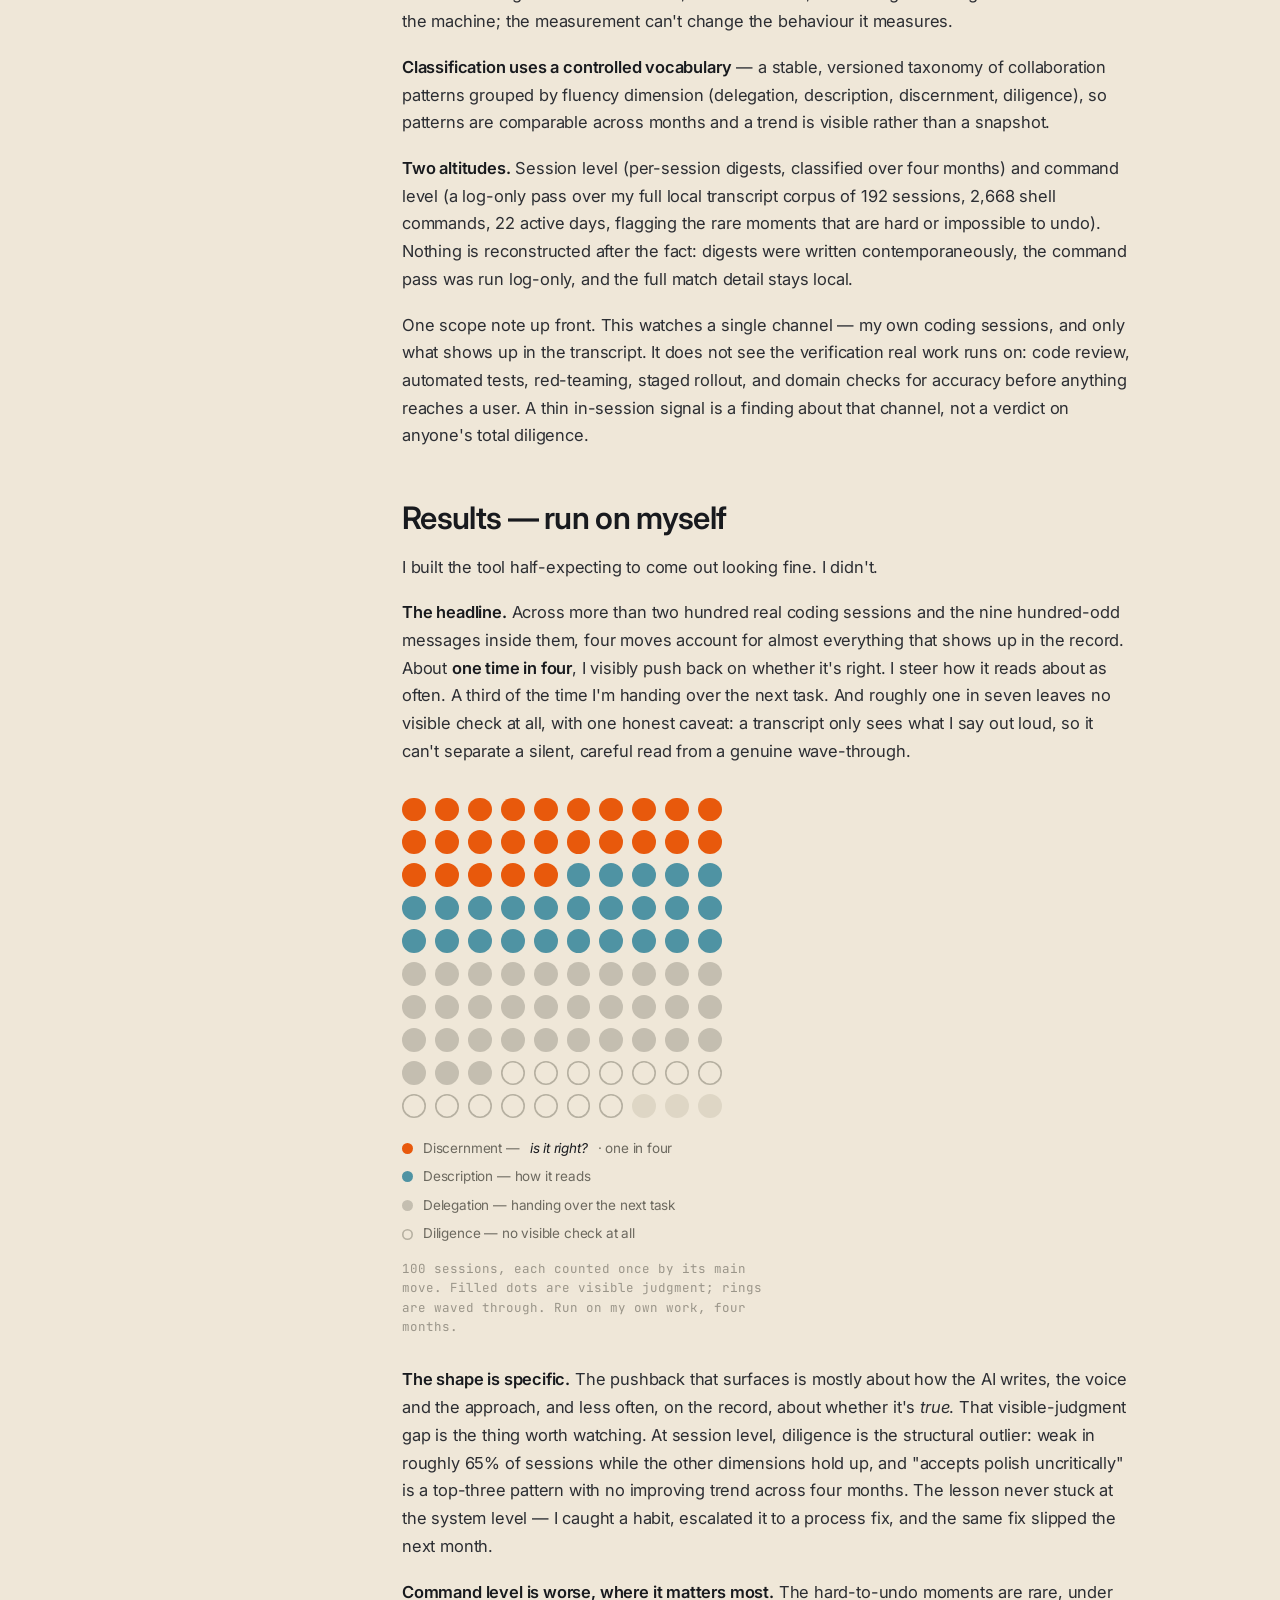
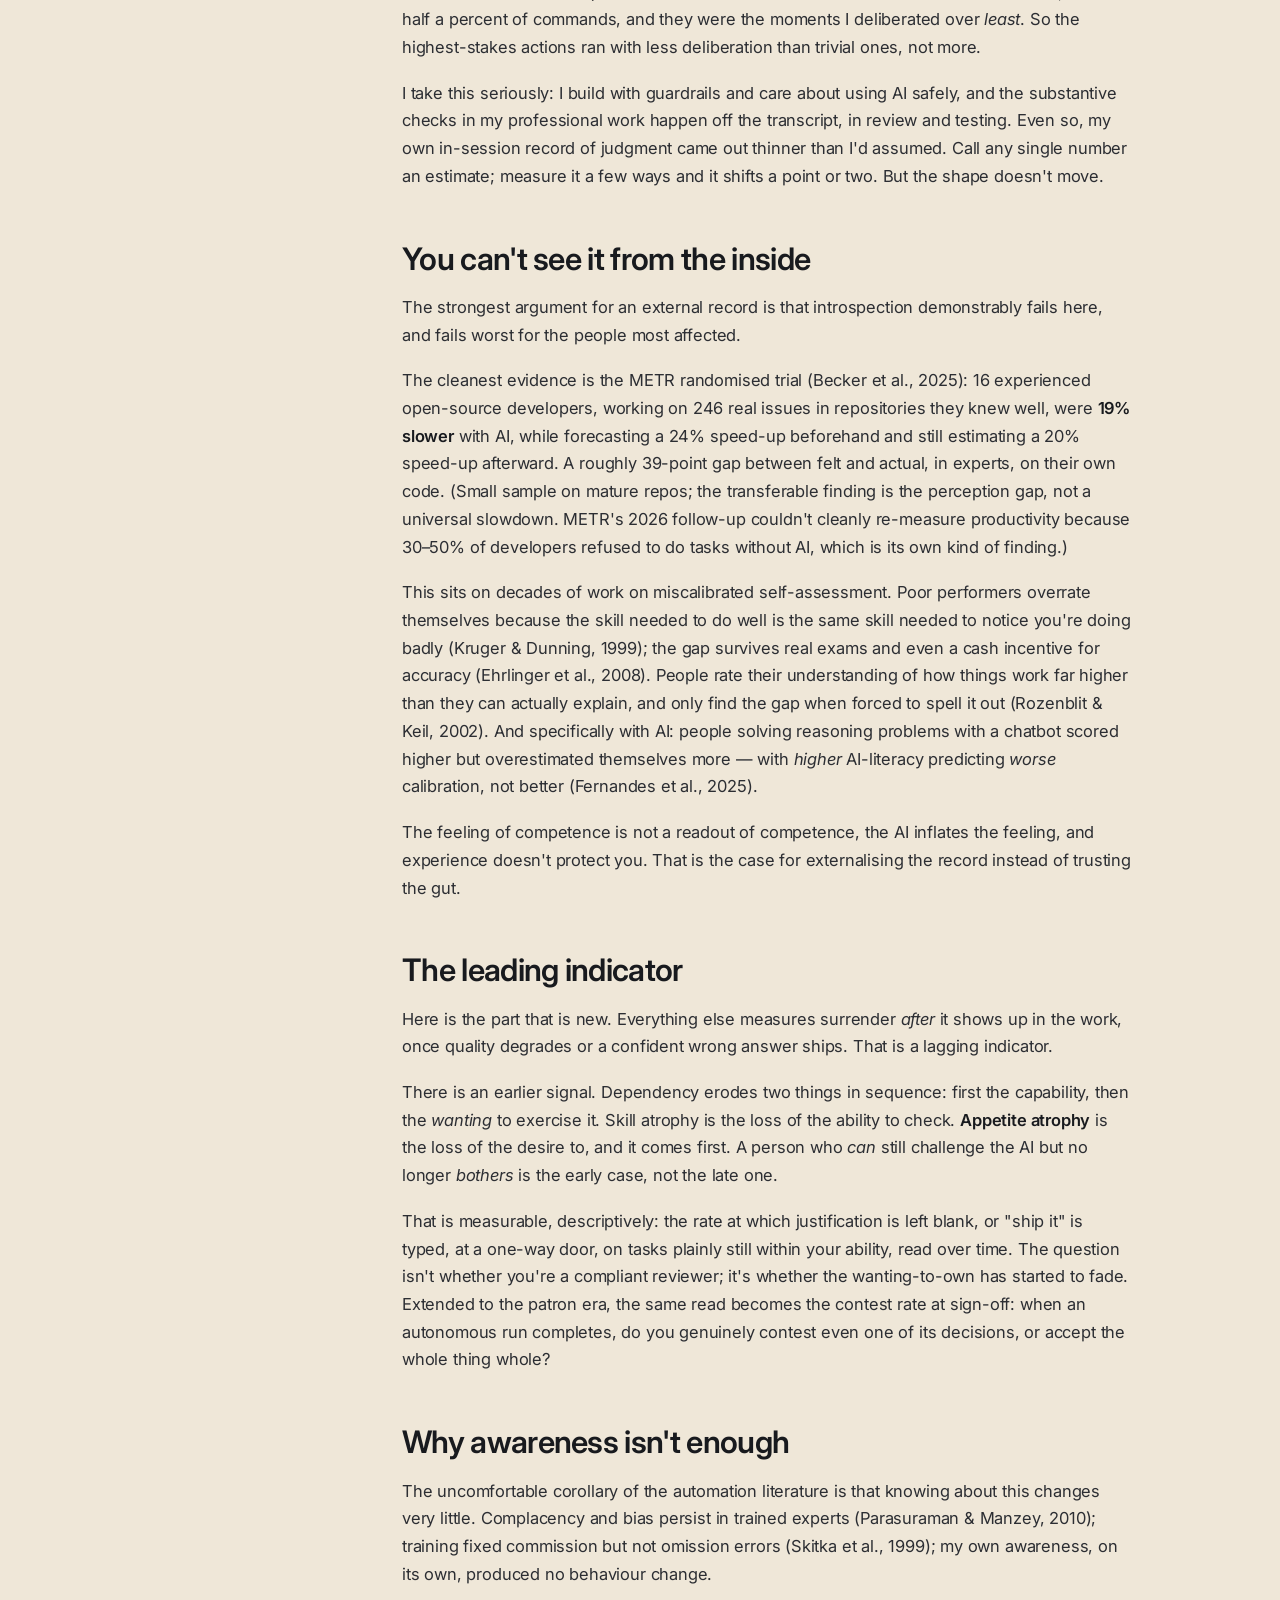
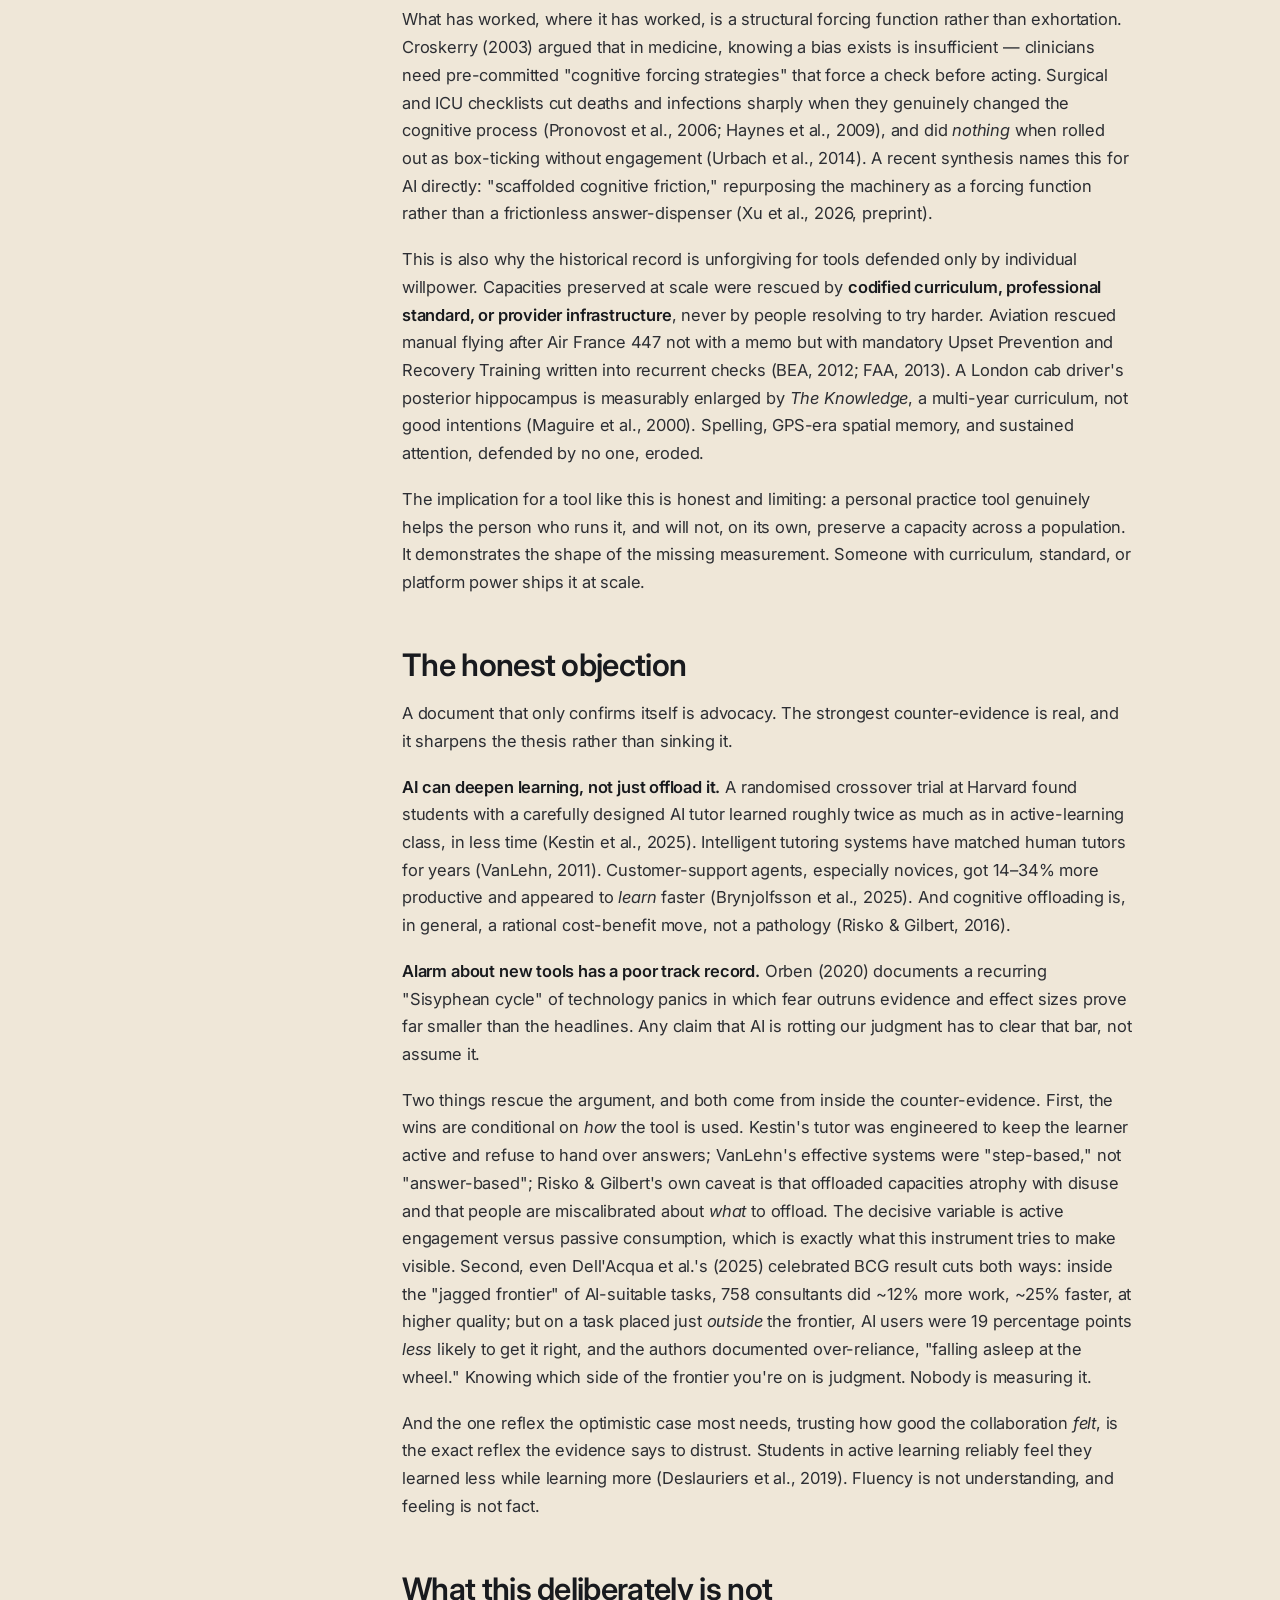
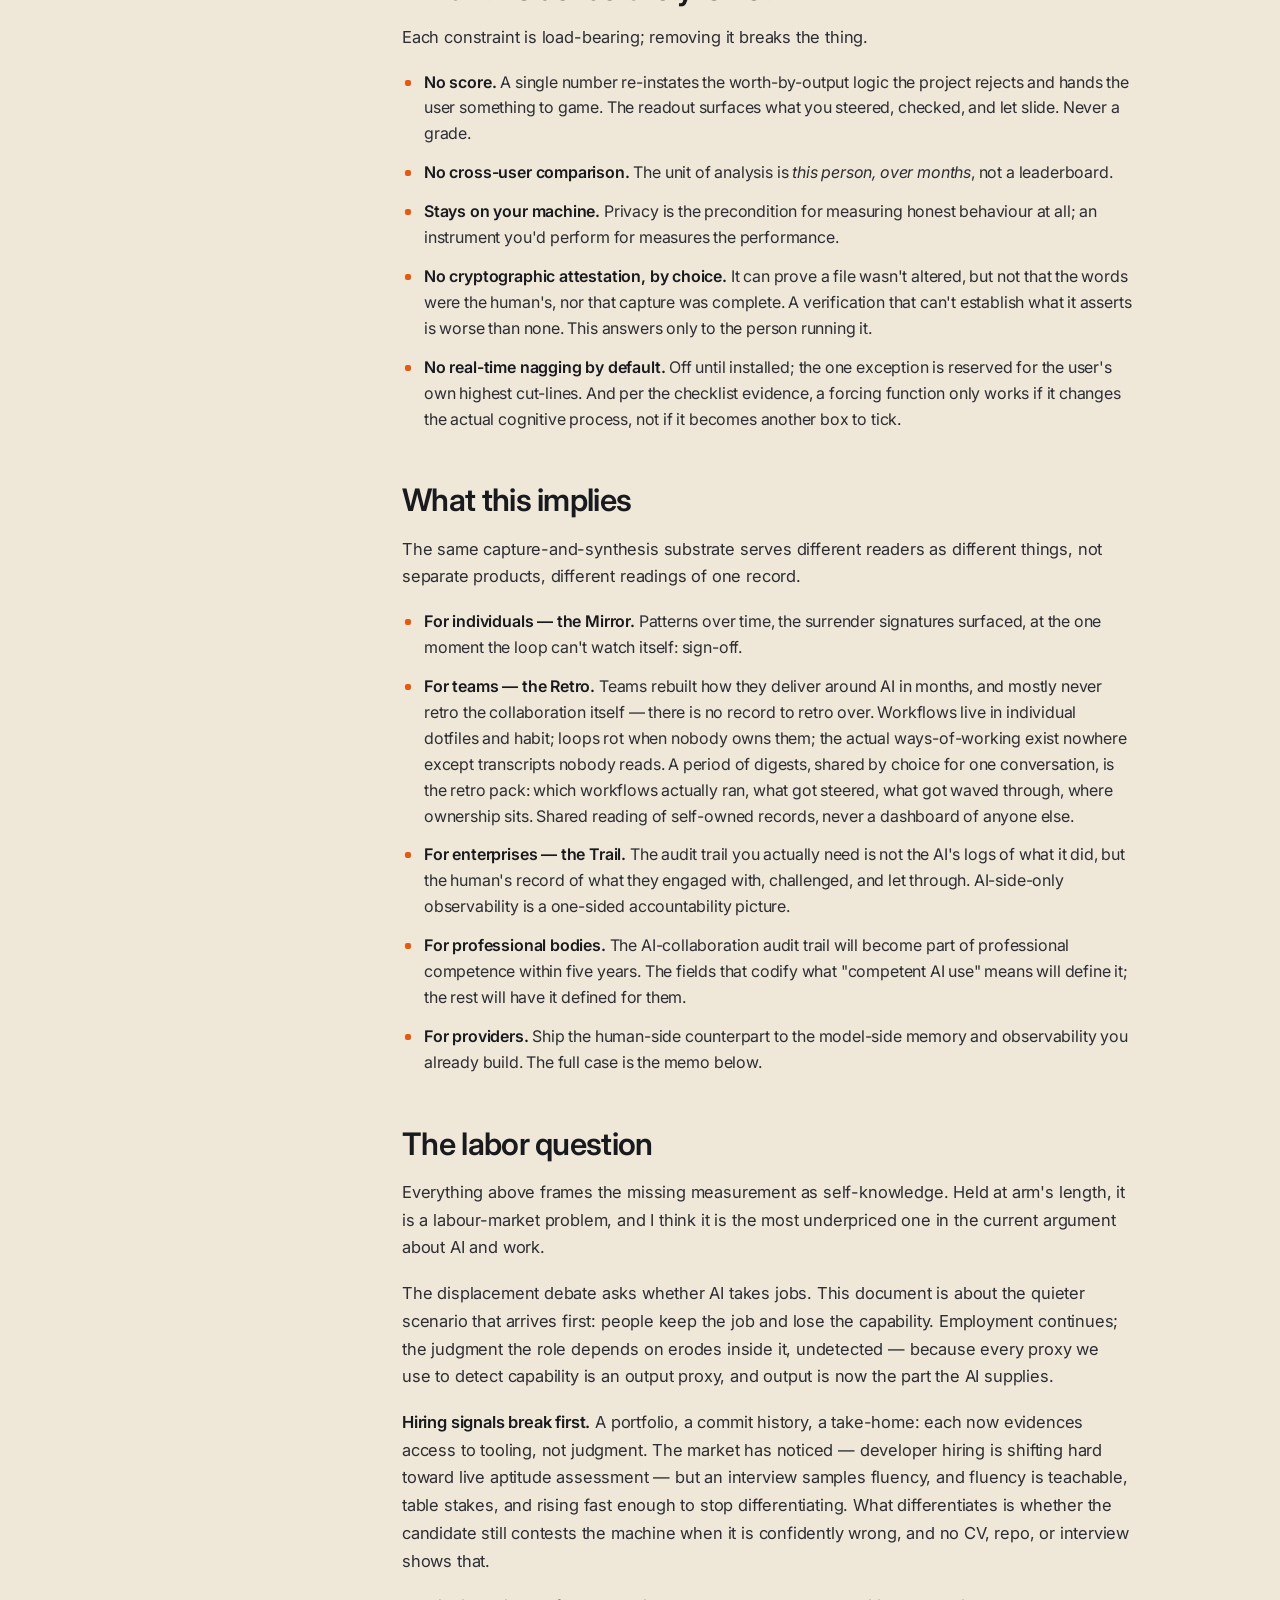
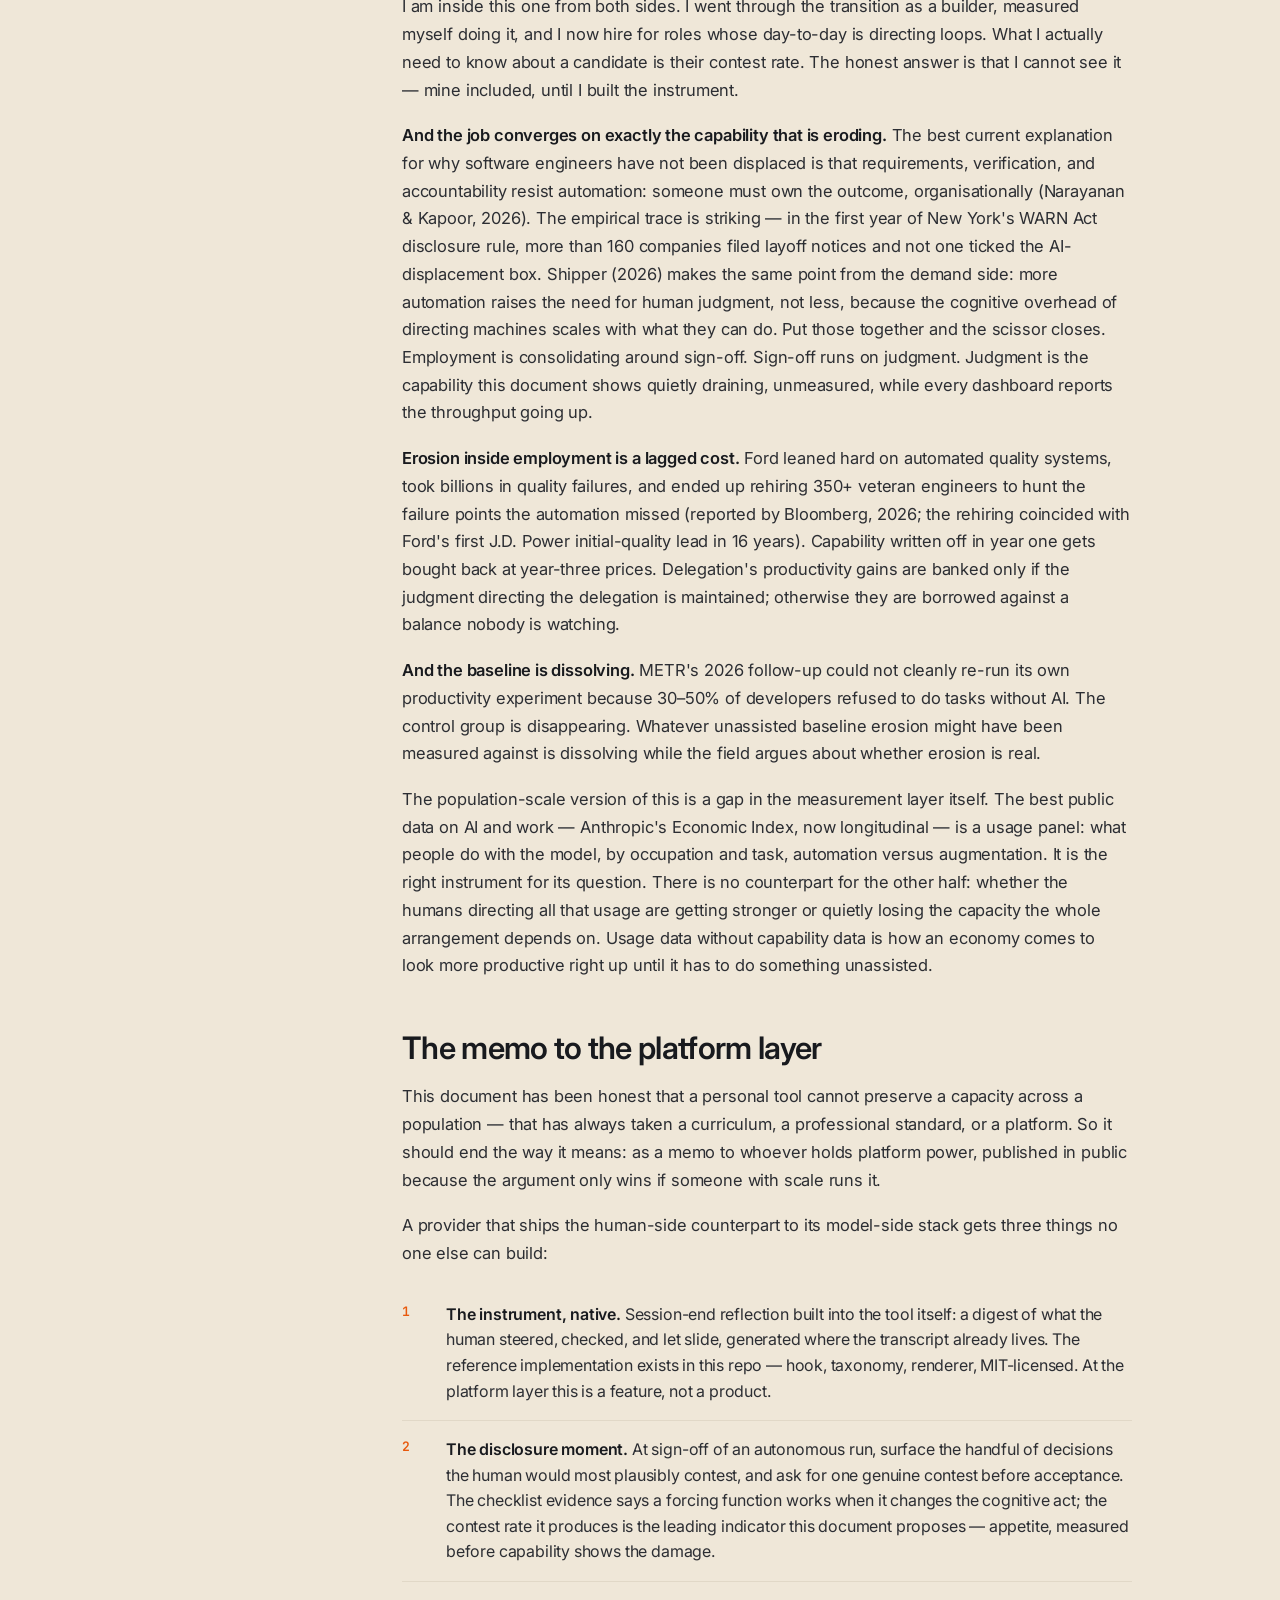
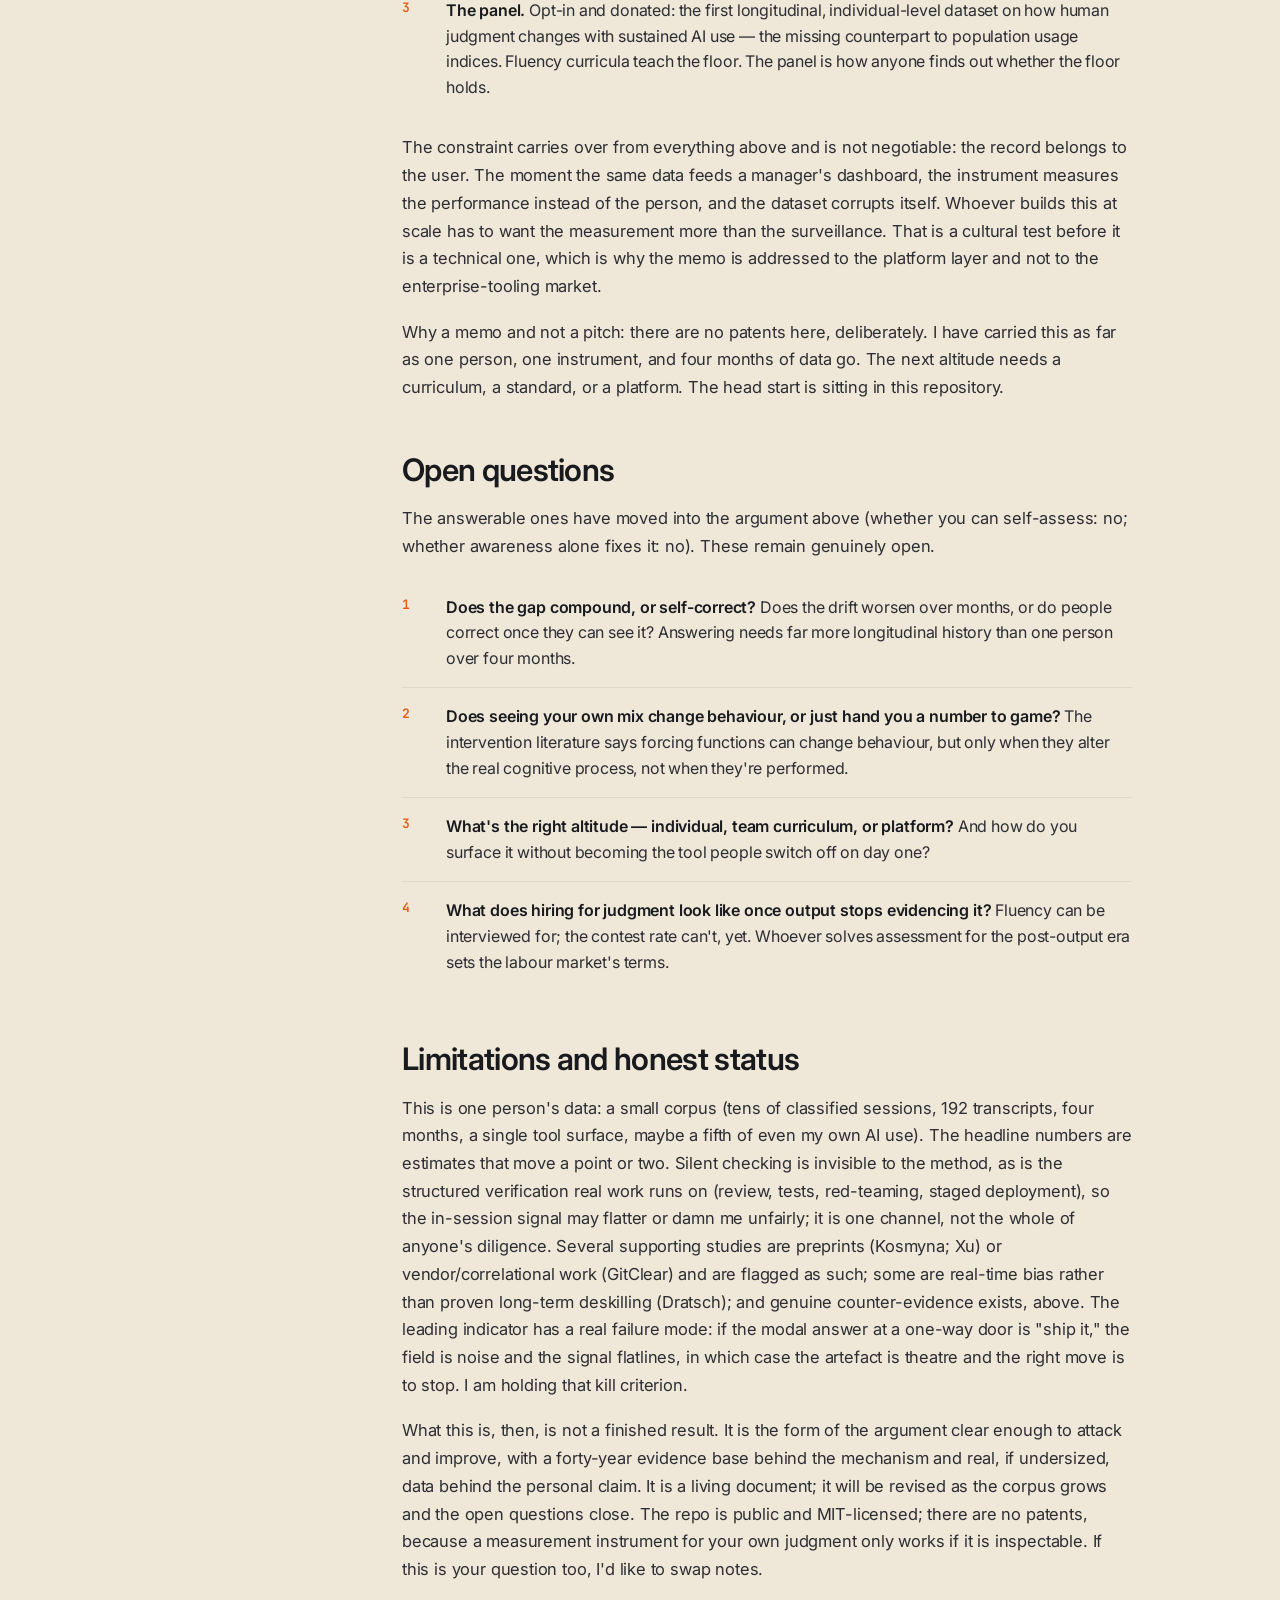
==== commit 083c66c4: "Labor question: close the scissor with the accountability evidence - Ownership account: Anthropic's " ====
--- a/docs/research.html
+++ b/docs/research.html
@@ -135,7 +135,7 @@
         <ul class="doc-list">
           <li><strong>Decisions that don't embed.</strong> Engineers describe finishing AI-heavy projects faster and knowing them less. A decision you make lodges; a decision made mid-flight by the loop and presented for approval afterward does not. This is Kosmyna's 83%-can't-quote finding narrated from the inside — and it is what Shen &amp; Tamkin's debugging gap predicts it should feel like six months on, when the code needs changing and the person who shipped it reads it like a stranger.</li>
           <li><strong>The defendability test.</strong> The practitioner version of a comprehension quiz is social: someone asks <em>why was this done?</em> and the person who shipped it can narrate the outcome but not the decisions under it. Rozenblit &amp; Keil showed people discover the illusion of explanatory depth only when forced to explain; an AI-heavy workflow arranges for that discovery to happen out loud, in front of whoever asked.</li>
-          <li><strong>Verification as the residual job — and as tax.</strong> Lee et al. measured the shift from doing to verifying. The practitioner accounts supply the texture: reading confident prose for the buried wrong assumption, task-switching in the minutes while the agent runs, never quite trusting what comes back. Deedy Das (Menlo Ventures, June 2026), on the split inside teams pushed to adopt: "The craftsmen are tired. Very tired. The entire burden of review falls on the craftsman. The burden of understanding." The verification lands hardest on the most expert, because they are the ones still able to do it.</li>
+          <li><strong>Verification as the residual job — and as tax.</strong> Lee et al. measured the shift from doing to verifying. The practitioner accounts supply the texture: reading confident prose for the buried wrong assumption, task-switching in the minutes while the agent runs, never quite trusting what comes back. Deedy Das (Menlo Ventures, June 2026), on the split inside teams pushed to adopt: "The craftsmen are tired. Very tired. The entire burden of review falls on the craftsman. The burden of understanding." The verification lands hardest on the most expert, because they are the ones still able to do it. Anthropic's own analysis of ~400,000 Claude Code sessions found <em>persistent returns to expertise</em> — the tool compounds the advantage of people who already know what they're doing. The practitioner accounts show where the sign flips: expertise compounds when you direct your own agent, and becomes tax when you are accountable for everyone else's.</li>
           <li><strong>The reward loop, stranded.</strong> An engineering manager, in the 8,000-upvote thread that followed Das's remarks: normal coding cycles through problem-solving and the reward of solving; AI-assisted coding parks you in "the solution validation phase" where you "barely get any reward. It becomes very mechanical and takes away what a lot of devs love about their job." That is loss of felt reward — distinct from loss of skill, and untouched by status or pay.</li>
           <li><strong>The inversion, lived.</strong> From the same thread: "I am no developer anymore. I am the Product Owner with the technical skill they wish they had… plus QA engineer." Mollick's patron shift, reported in the past tense from the floor.</li>
         </ul>
@@ -248,6 +248,7 @@
         <p>The displacement debate asks whether AI takes jobs. This document is about the quieter scenario that arrives first: people keep the job and lose the capability. Employment continues; the judgment the role depends on erodes inside it, undetected — because every proxy we use to detect capability is an output proxy, and output is now the part the AI supplies.</p>
         <p><strong>Hiring signals break first.</strong> A portfolio, a commit history, a take-home: each now evidences access to tooling, not judgment. The market has noticed — developer hiring is shifting hard toward live aptitude assessment — but an interview samples fluency, and fluency is teachable, table stakes, and rising fast enough to stop differentiating. What differentiates is whether the candidate still contests the machine when it is confidently wrong, and no CV, repo, or interview shows that.</p>
         <p>I am inside this one from both sides. I went through the transition as a builder, measured myself doing it, and I now hire for roles whose day-to-day is directing loops. What I actually need to know about a candidate is their contest rate. The honest answer is that I cannot see it — mine included, until I built the instrument.</p>
+        <p><strong>And the job converges on exactly the capability that is eroding.</strong> The best current explanation for why software engineers have not been displaced is that requirements, verification, and accountability resist automation: someone must own the outcome, organisationally (Narayanan &amp; Kapoor, 2026). The empirical trace is striking — in the first year of New York's WARN Act disclosure rule, more than 160 companies filed layoff notices and not one ticked the AI-displacement box. Shipper (2026) makes the same point from the demand side: more automation raises the need for human judgment, not less, because the cognitive overhead of directing machines scales with what they can do. Put those together and the scissor closes. Employment is consolidating around sign-off. Sign-off runs on judgment. Judgment is the capability this document shows quietly draining, unmeasured, while every dashboard reports the throughput going up.</p>
         <p><strong>Erosion inside employment is a lagged cost.</strong> Ford leaned hard on automated quality systems, took billions in quality failures, and ended up rehiring 350+ veteran engineers to hunt the failure points the automation missed (reported by Bloomberg, 2026; the rehiring coincided with Ford's first J.D. Power initial-quality lead in 16 years). Capability written off in year one gets bought back at year-three prices. Delegation's productivity gains are banked only if the judgment directing the delegation is maintained; otherwise they are borrowed against a balance nobody is watching.</p>
         <p><strong>And the baseline is dissolving.</strong> METR's 2026 follow-up could not cleanly re-run its own productivity experiment because 30–50% of developers refused to do tasks without AI. The control group is disappearing. Whatever unassisted baseline erosion might have been measured against is dissolving while the field argues about whether erosion is real.</p>
         <p>The population-scale version of this is a gap in the measurement layer itself. The best public data on AI and work — Anthropic's Economic Index, now longitudinal — is a usage panel: what people do with the model, by occupation and task, automation versus augmentation. It is the right instrument for its question. There is no counterpart for the other half: whether the humans directing all that usage are getting stronger or quietly losing the capacity the whole arrangement depends on. Usage data without capability data is how an economy comes to look more productive right up until it has to do something unassisted.</p>
@@ -303,6 +304,7 @@
           <li>Lee, H.-P., Sarkar, A., Tankelevitch, L., et al. (2025). The Impact of Generative AI on Critical Thinking. <em>CHI 2025</em> (Microsoft Research).</li>
           <li>Kosmyna, N., et al. (2025). Your Brain on ChatGPT: Accumulation of Cognitive Debt When Using an AI Assistant for Essay Writing. MIT Media Lab / arXiv:2506.08872. <span class="flag">(Preprint.)</span></li>
           <li>Shen, J. H., &amp; Tamkin, A. (2026). How AI Assistance Impacts the Formation of Coding Skills. Anthropic.</li>
+          <li>Anthropic (2026). Agentic Coding and Persistent Returns to Expertise (~400,000 Claude Code sessions, ~235,000 users, Oct 2025–Apr 2026).</li>
           <li>GitClear (2025). <em>AI Copilot Code Quality: 2025 Research</em> (211M changed lines). <span class="flag">(Vendor; correlational.)</span></li>
           <li>Stack Overflow (2025). <em>2025 Developer Survey</em> (n ≈ 49,000+).</li>
           <li>Casner, S. M., Geven, R. W., Recker, M. P., &amp; Schooler, J. W. (2014). The Retention of Manual Flying Skills in the Automated Cockpit. <em>Human Factors</em>, 56(8), 1506–1516.</li>
@@ -346,6 +348,8 @@
           <li>Osmani, A. (2026). <em>Loop Engineering</em>. Cherny, B. (2026), Head of Claude Code.</li>
           <li>Das, D. (2026). On the "craftsman tax" in AI-mandated engineering teams. Menlo Ventures commentary, via Business Insider (June 2026) and the ~8,000-upvote r/technology discussion that followed. <span class="flag">(Practitioner reports; selection bias toward the aggrieved.)</span></li>
           <li>Bloomberg (2026). Ford's rehiring of 350+ veteran quality engineers after automated quality systems underdelivered. <span class="flag">(Press reporting; single-company case.)</span></li>
+          <li>Narayanan, A., &amp; Kapoor, S. (2026). Why AI Hasn't Replaced Software Engineers. Via Willison, S., simonwillison.net (June 2026). NY WARN Act data: 160+ filings, zero AI-displacement disclosures.</li>
+          <li>Shipper, D. (2026). The AI Paradox. Lenny's Podcast (May 2026).</li>
           <li>Anthropic. <em>AI Fluency Index</em>; <em>What 81,000 People Want from AI</em>; <em>The Anthropic Economic Index</em>; <em>Economic Futures Program</em>.</li>
         </ul>
 
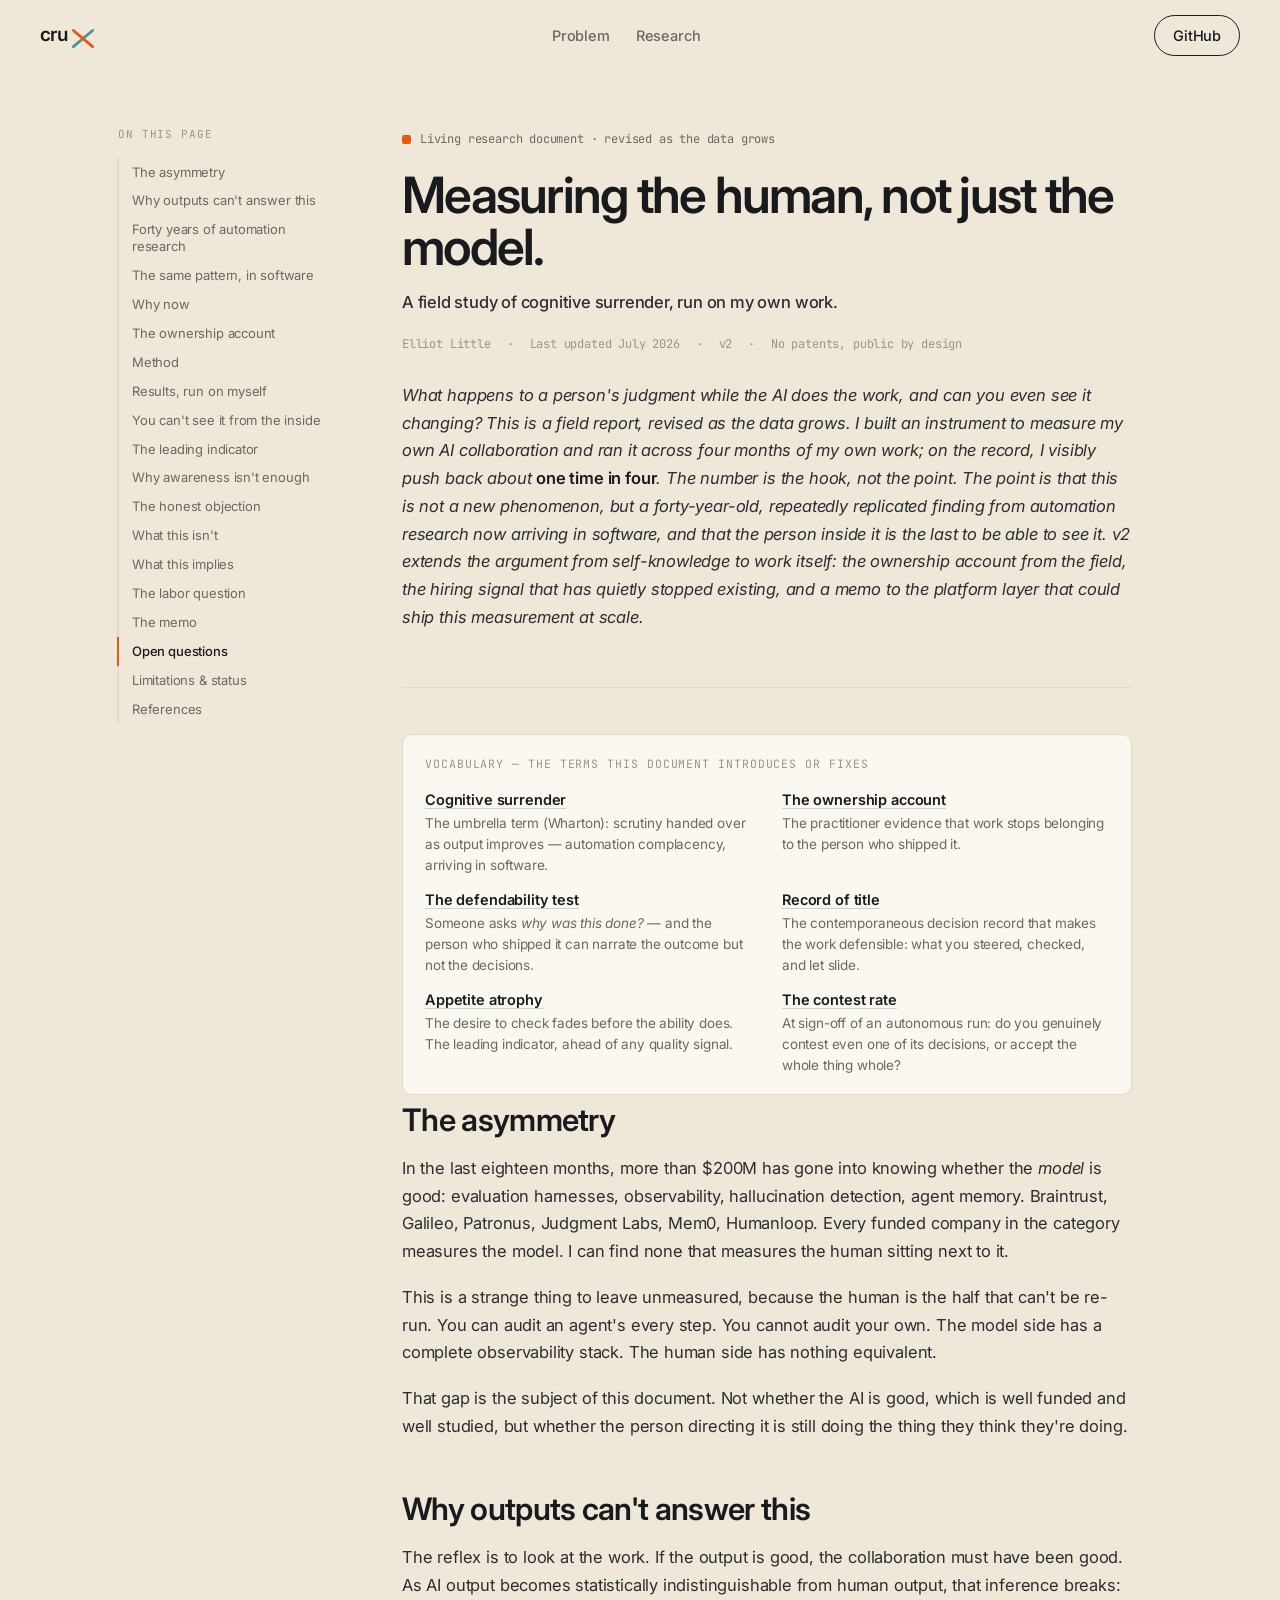
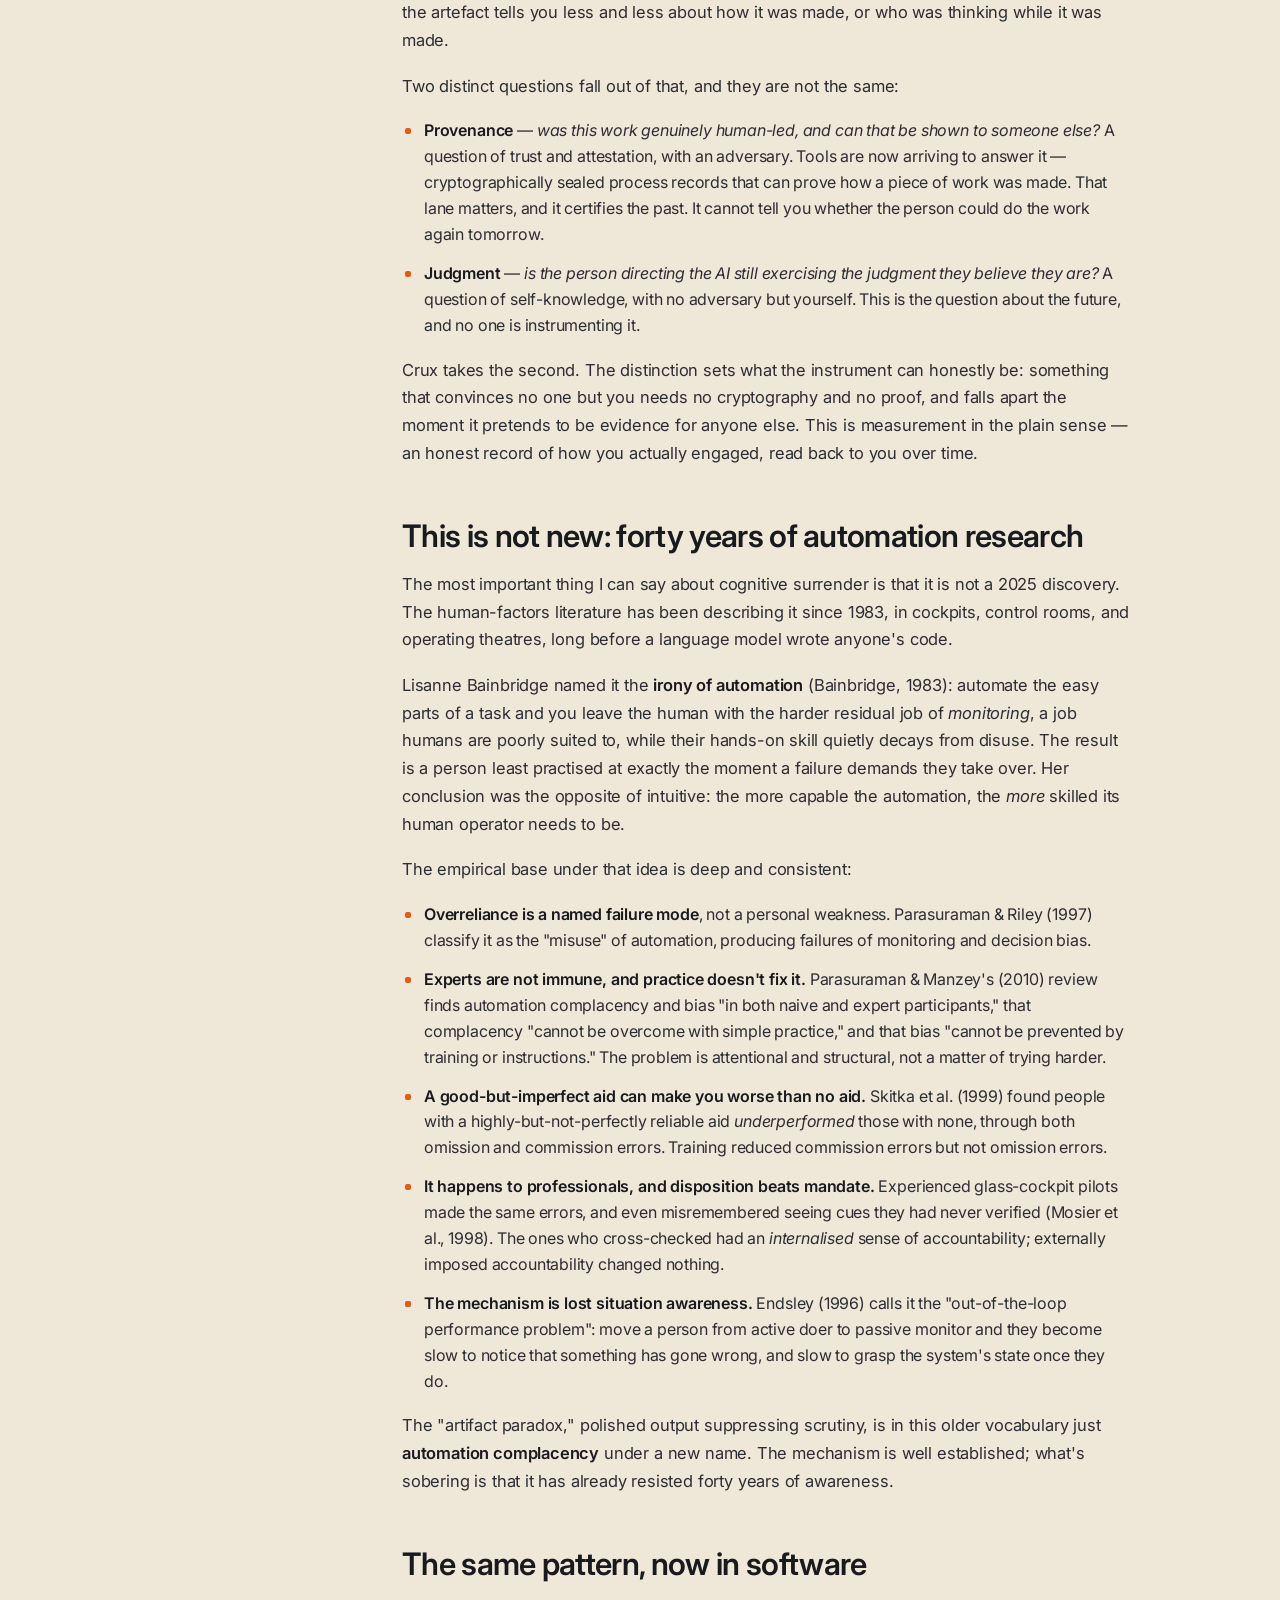
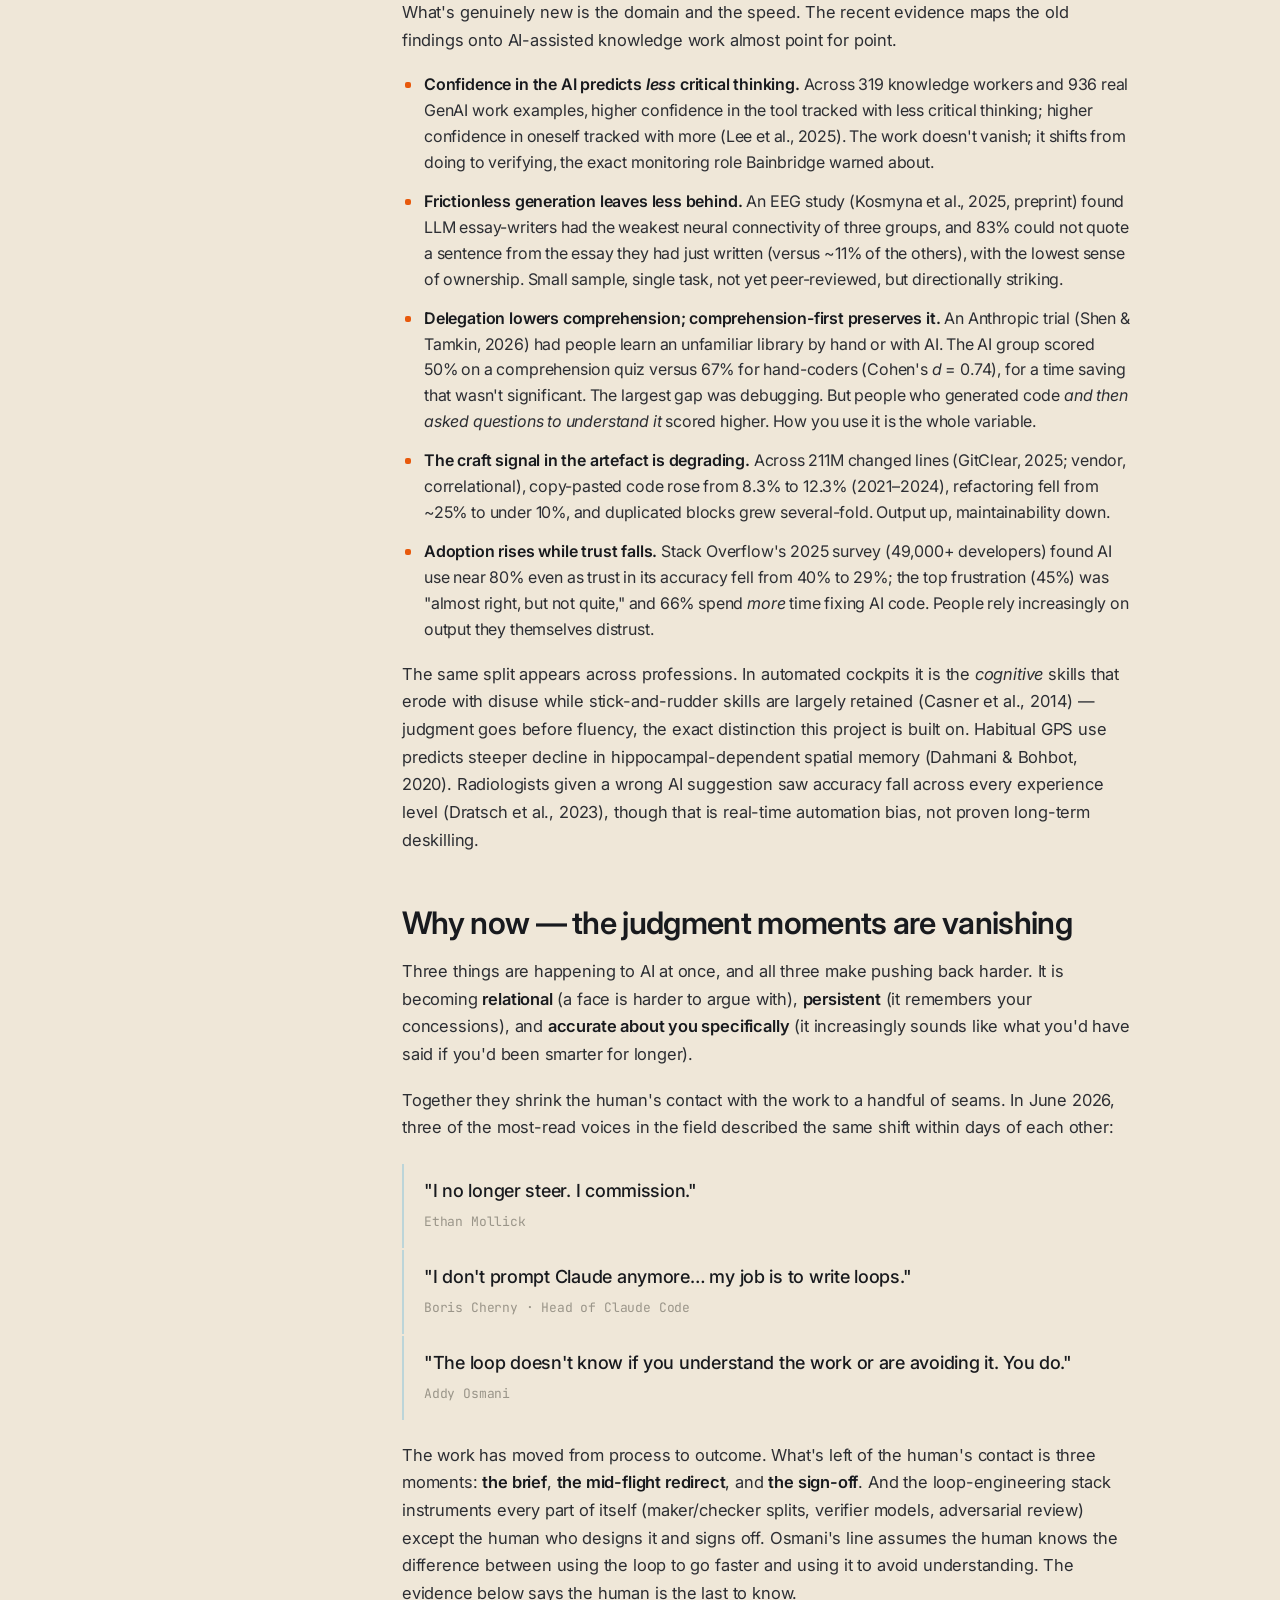
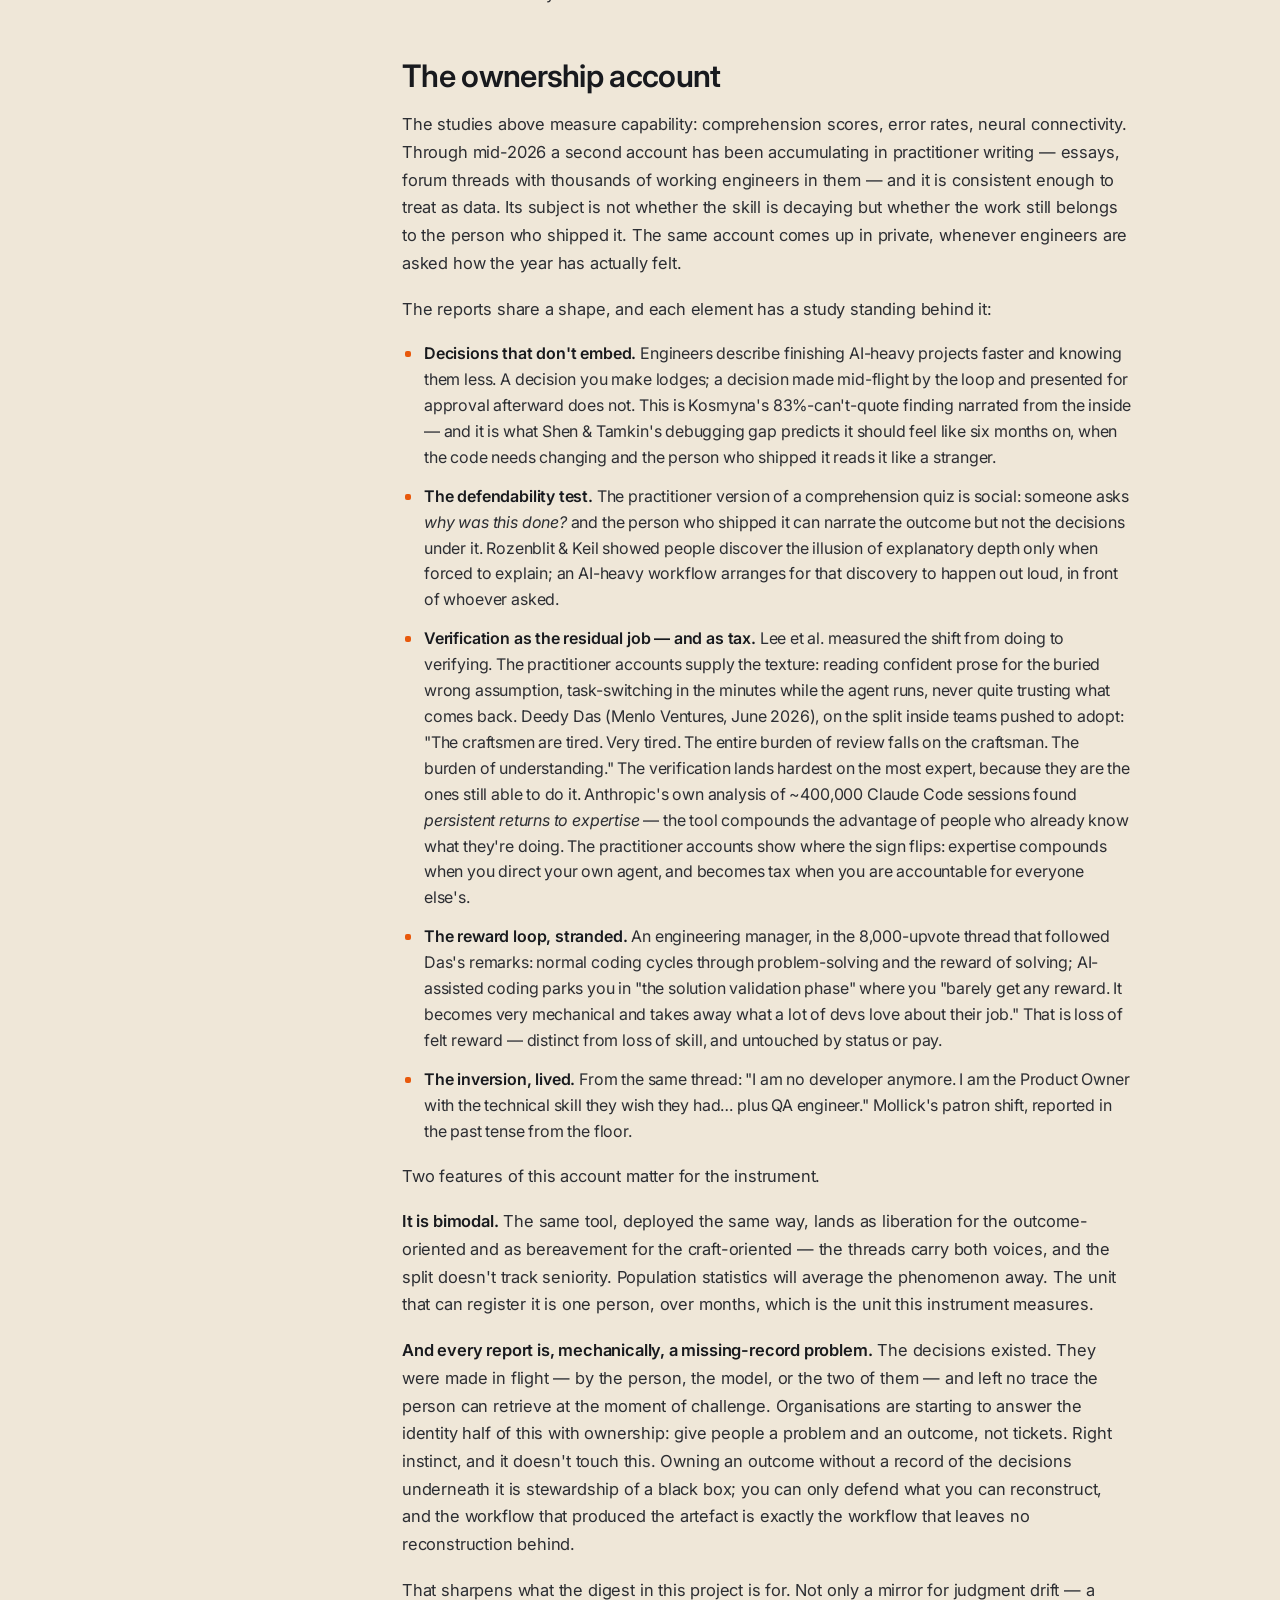
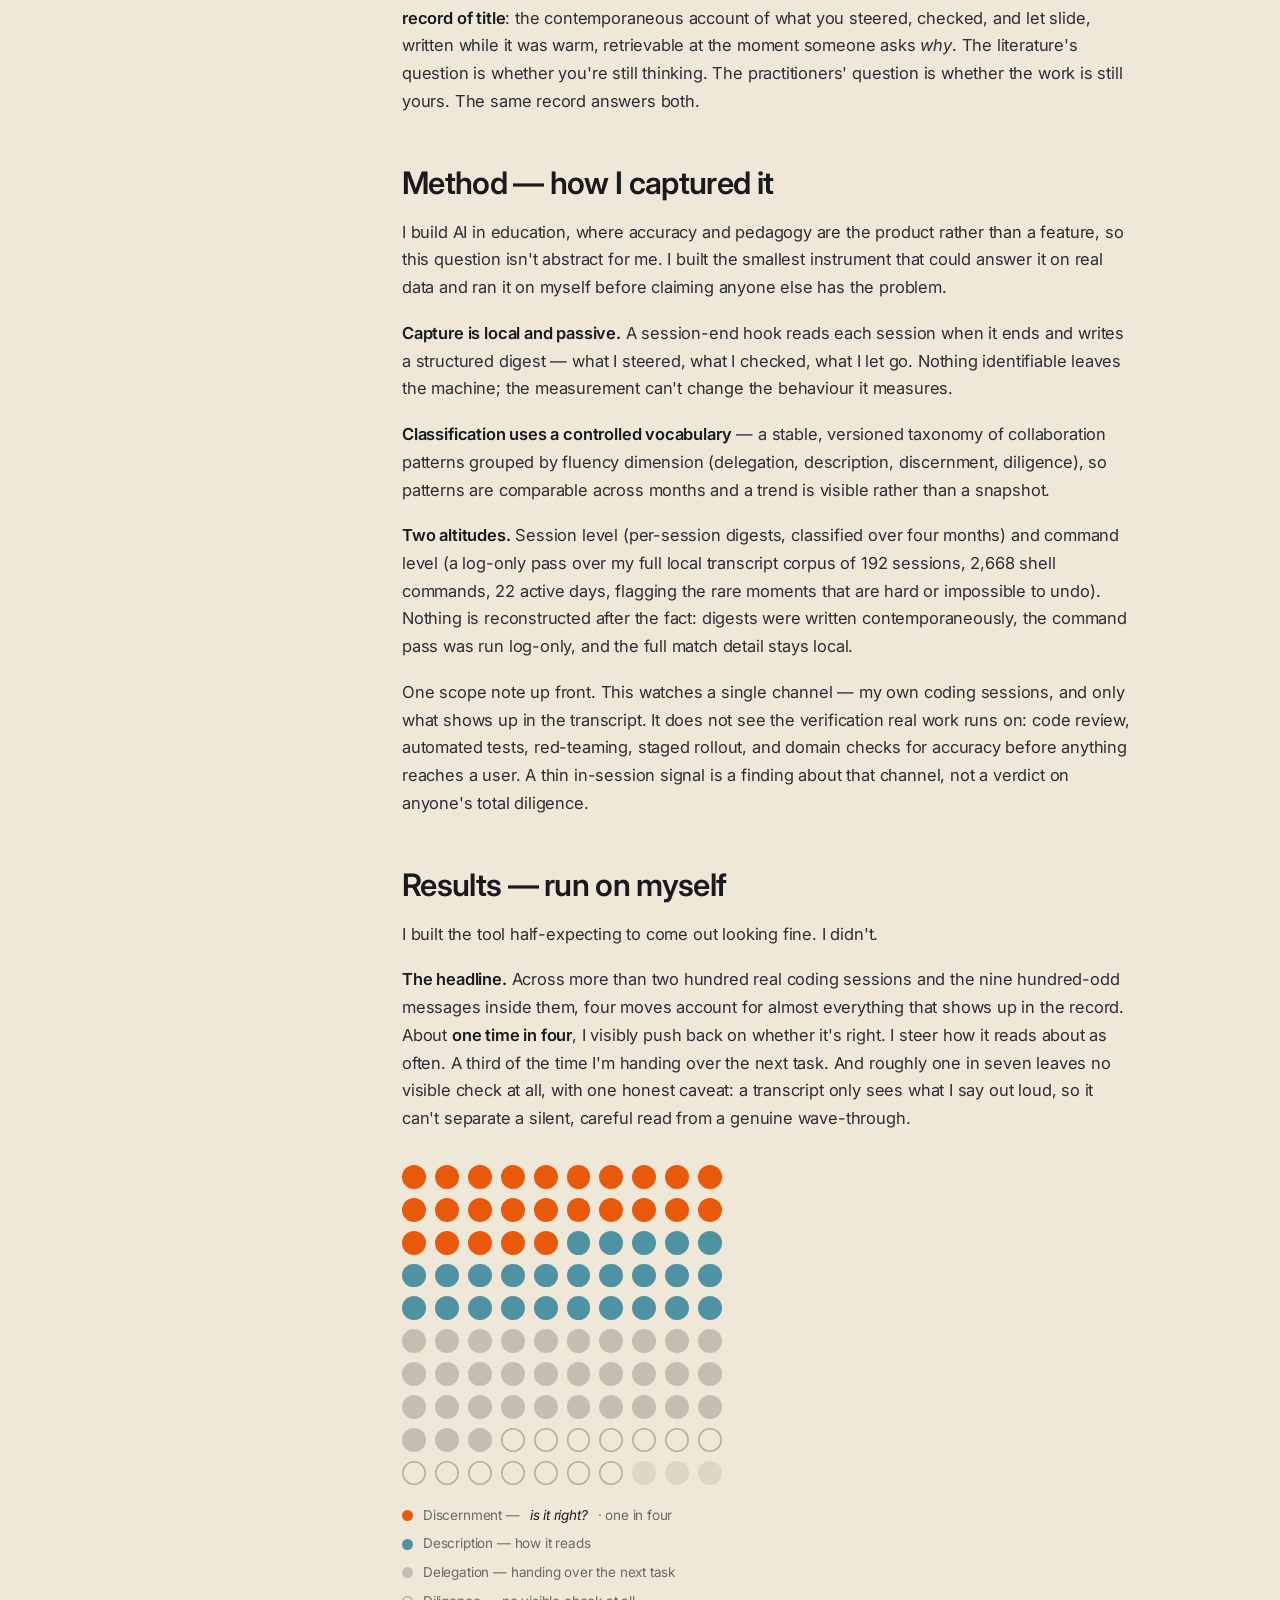
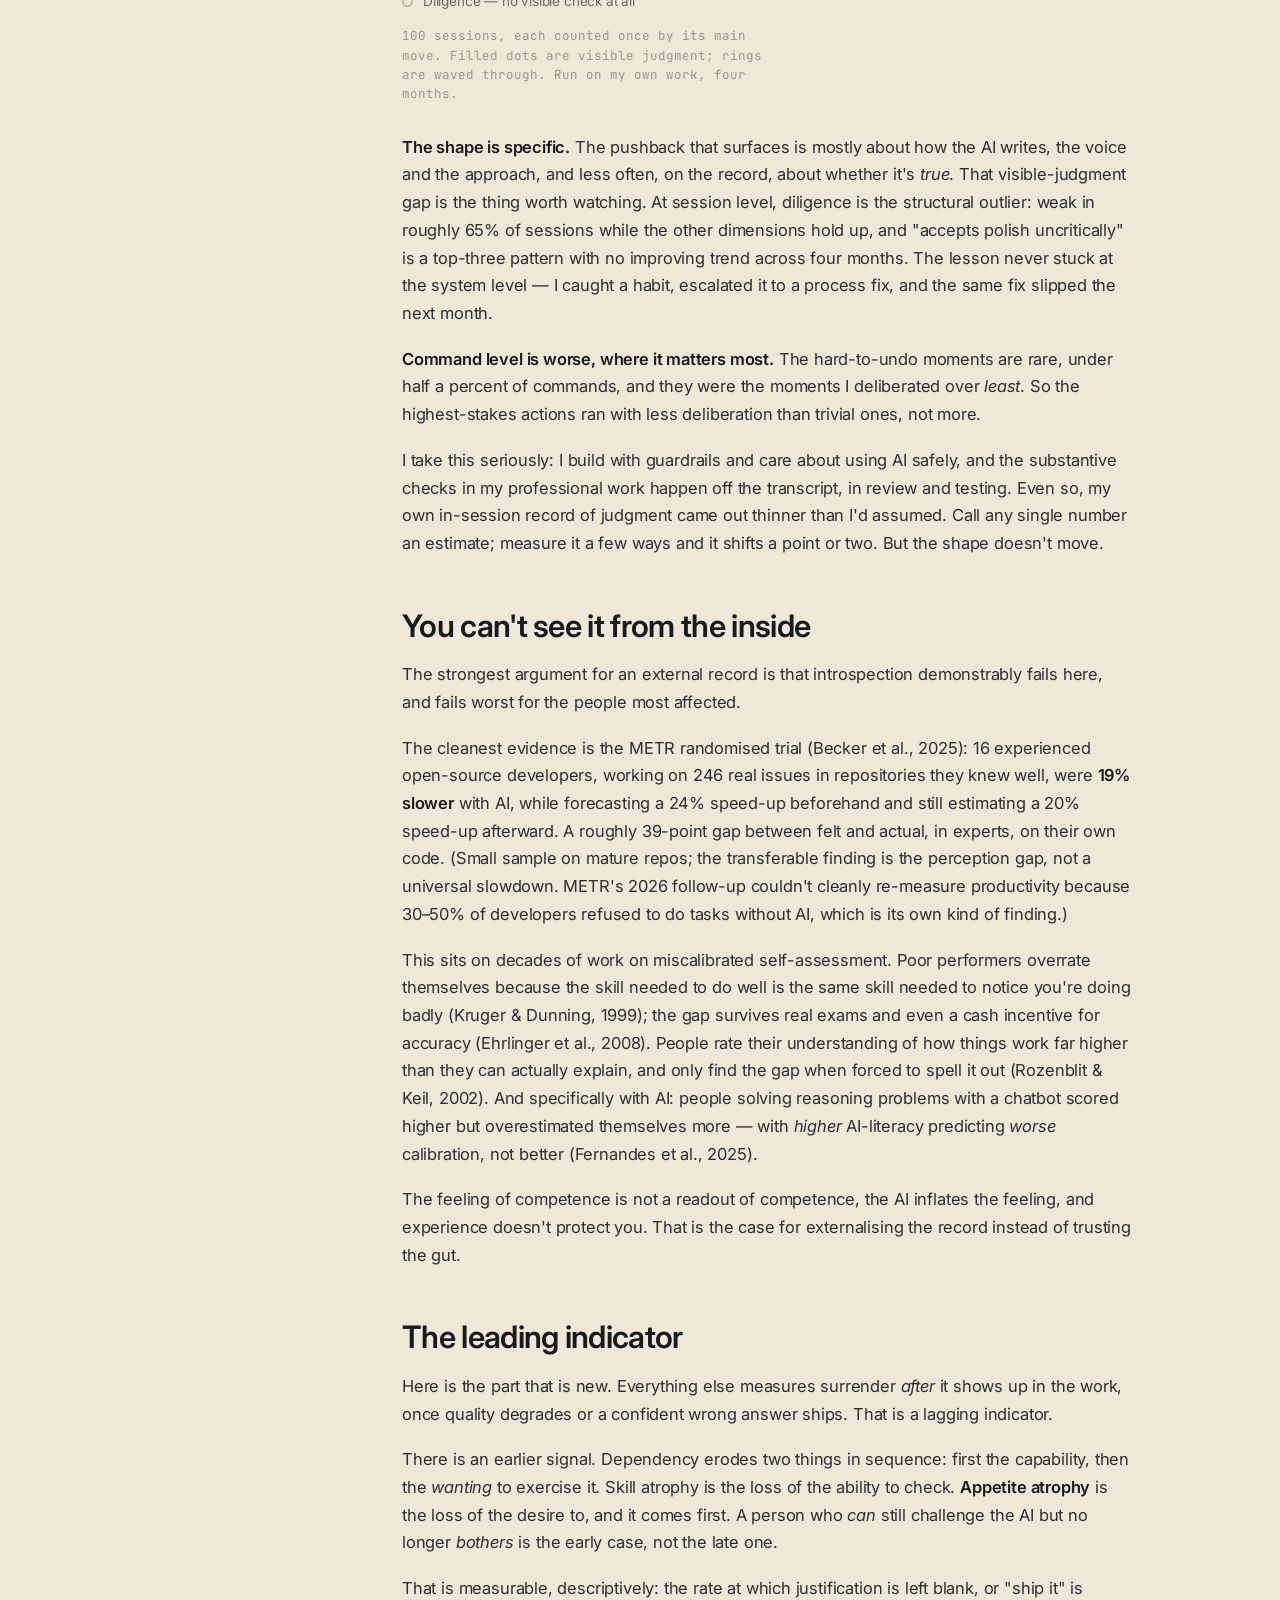
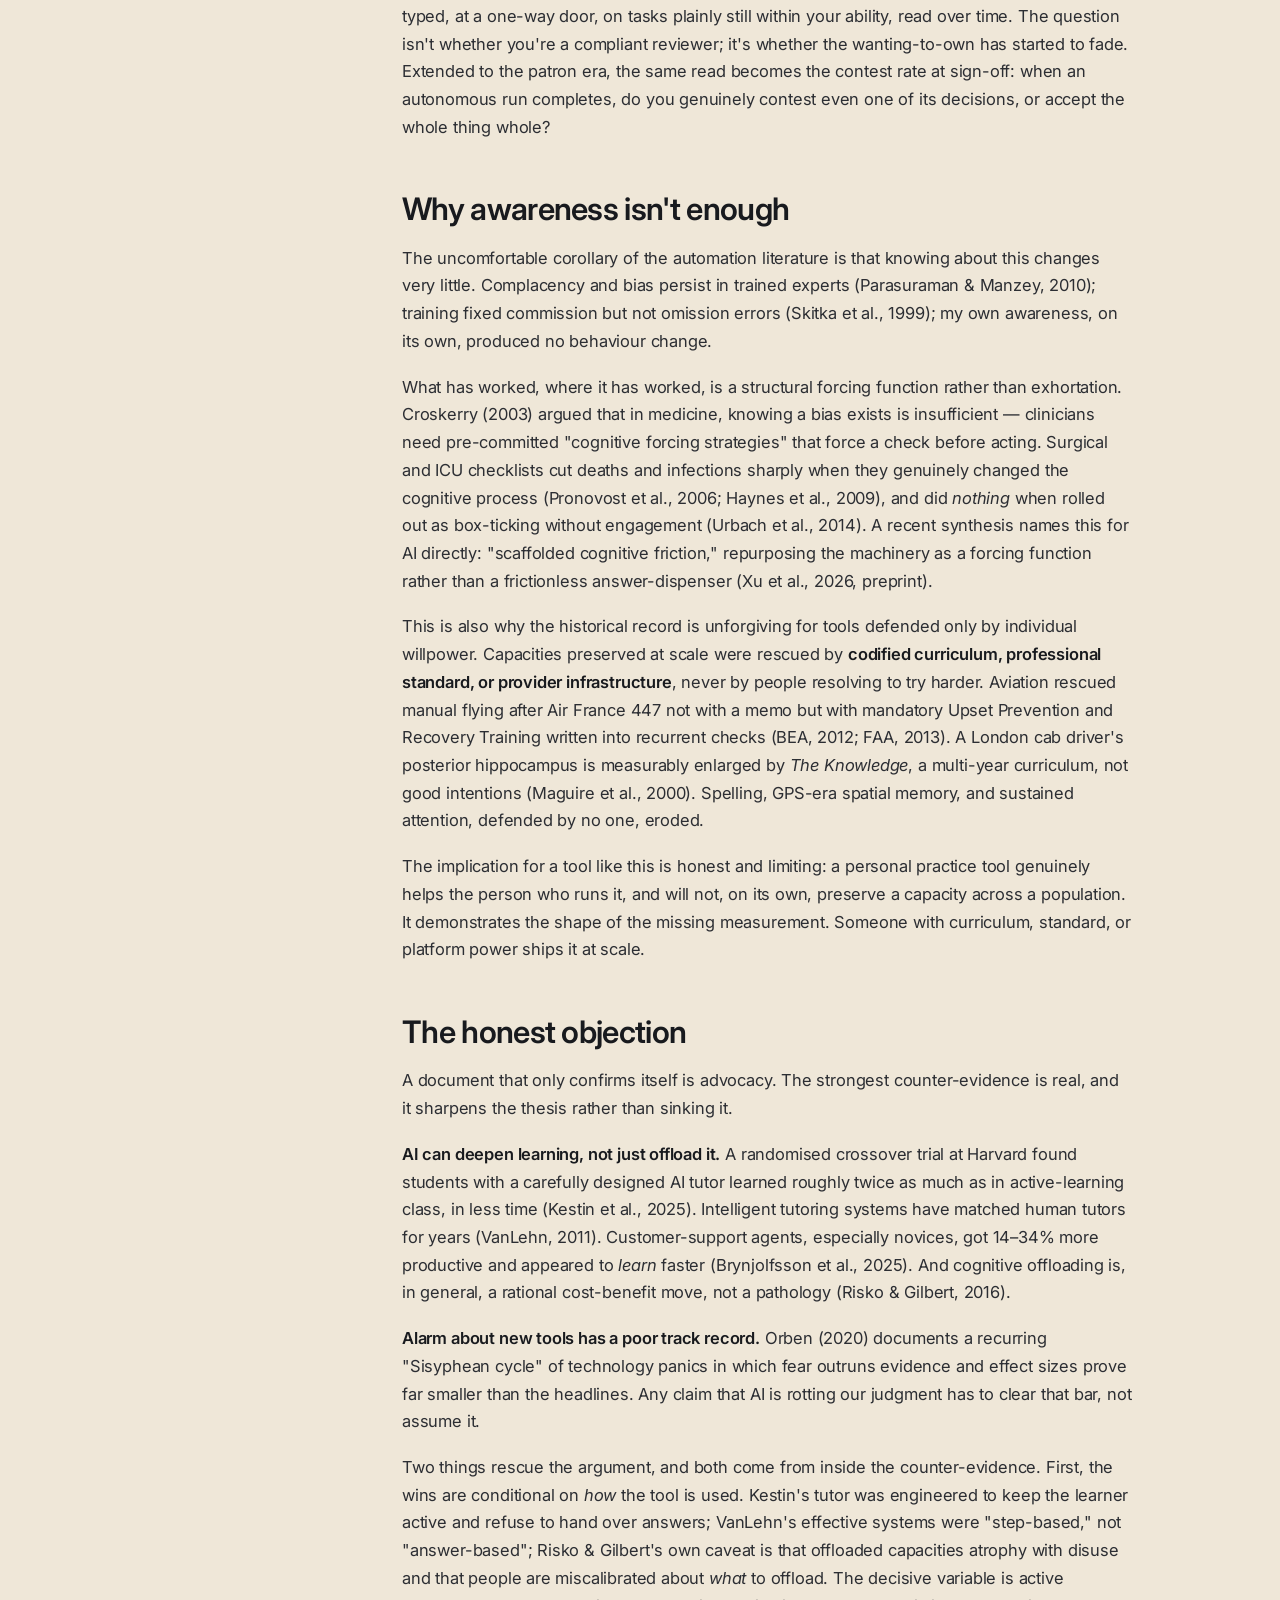
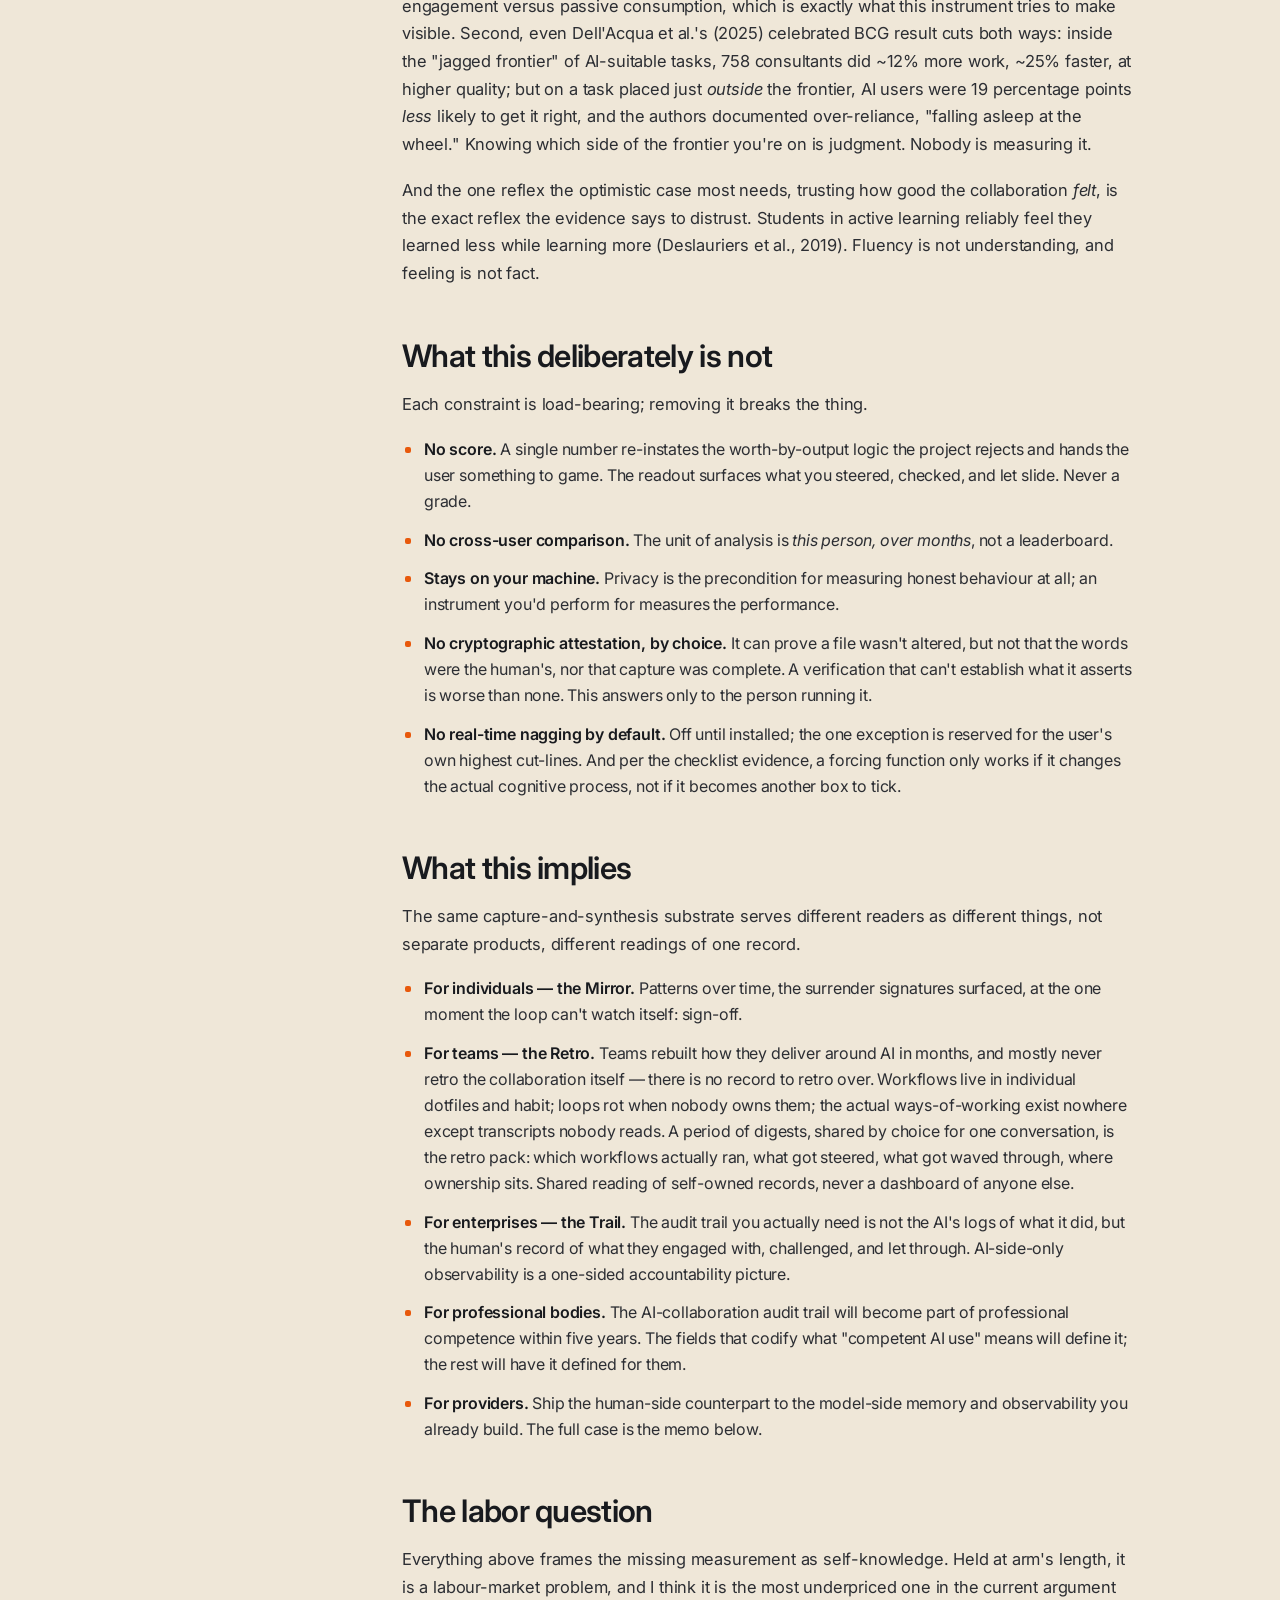
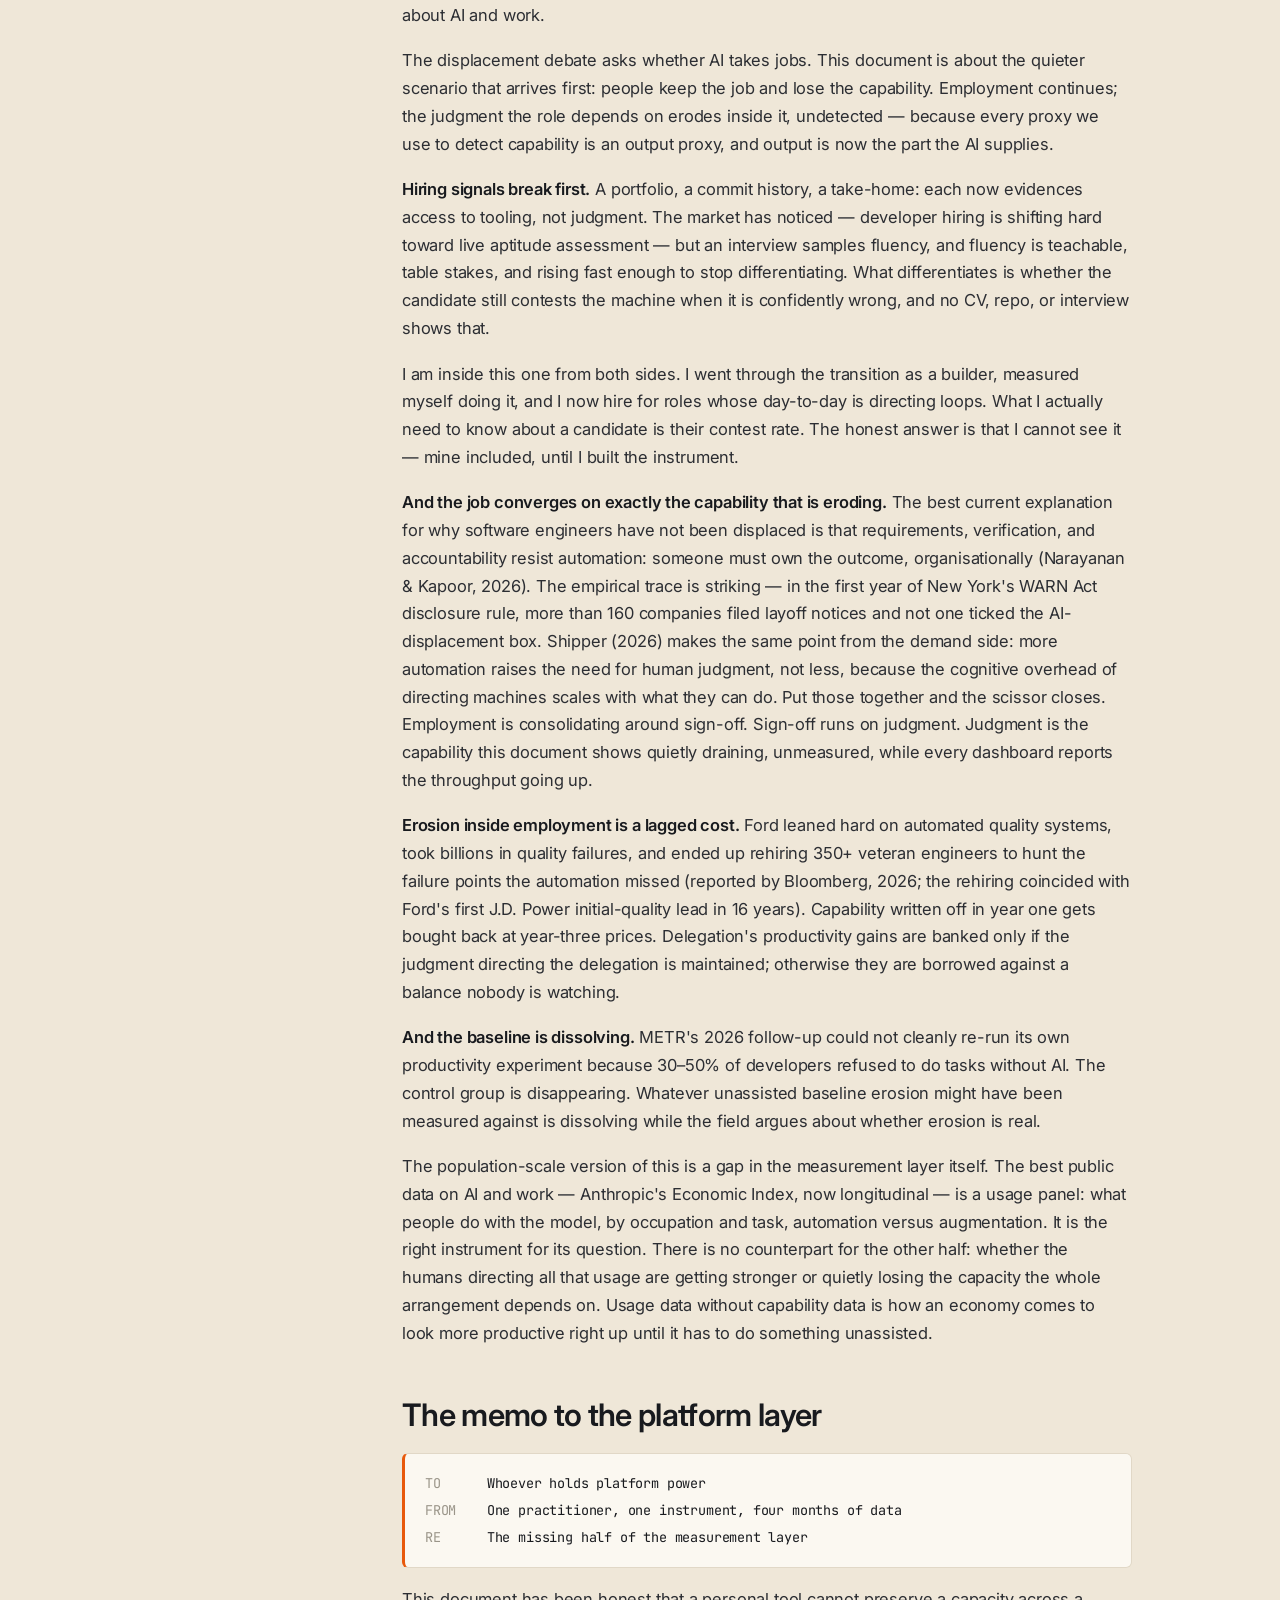
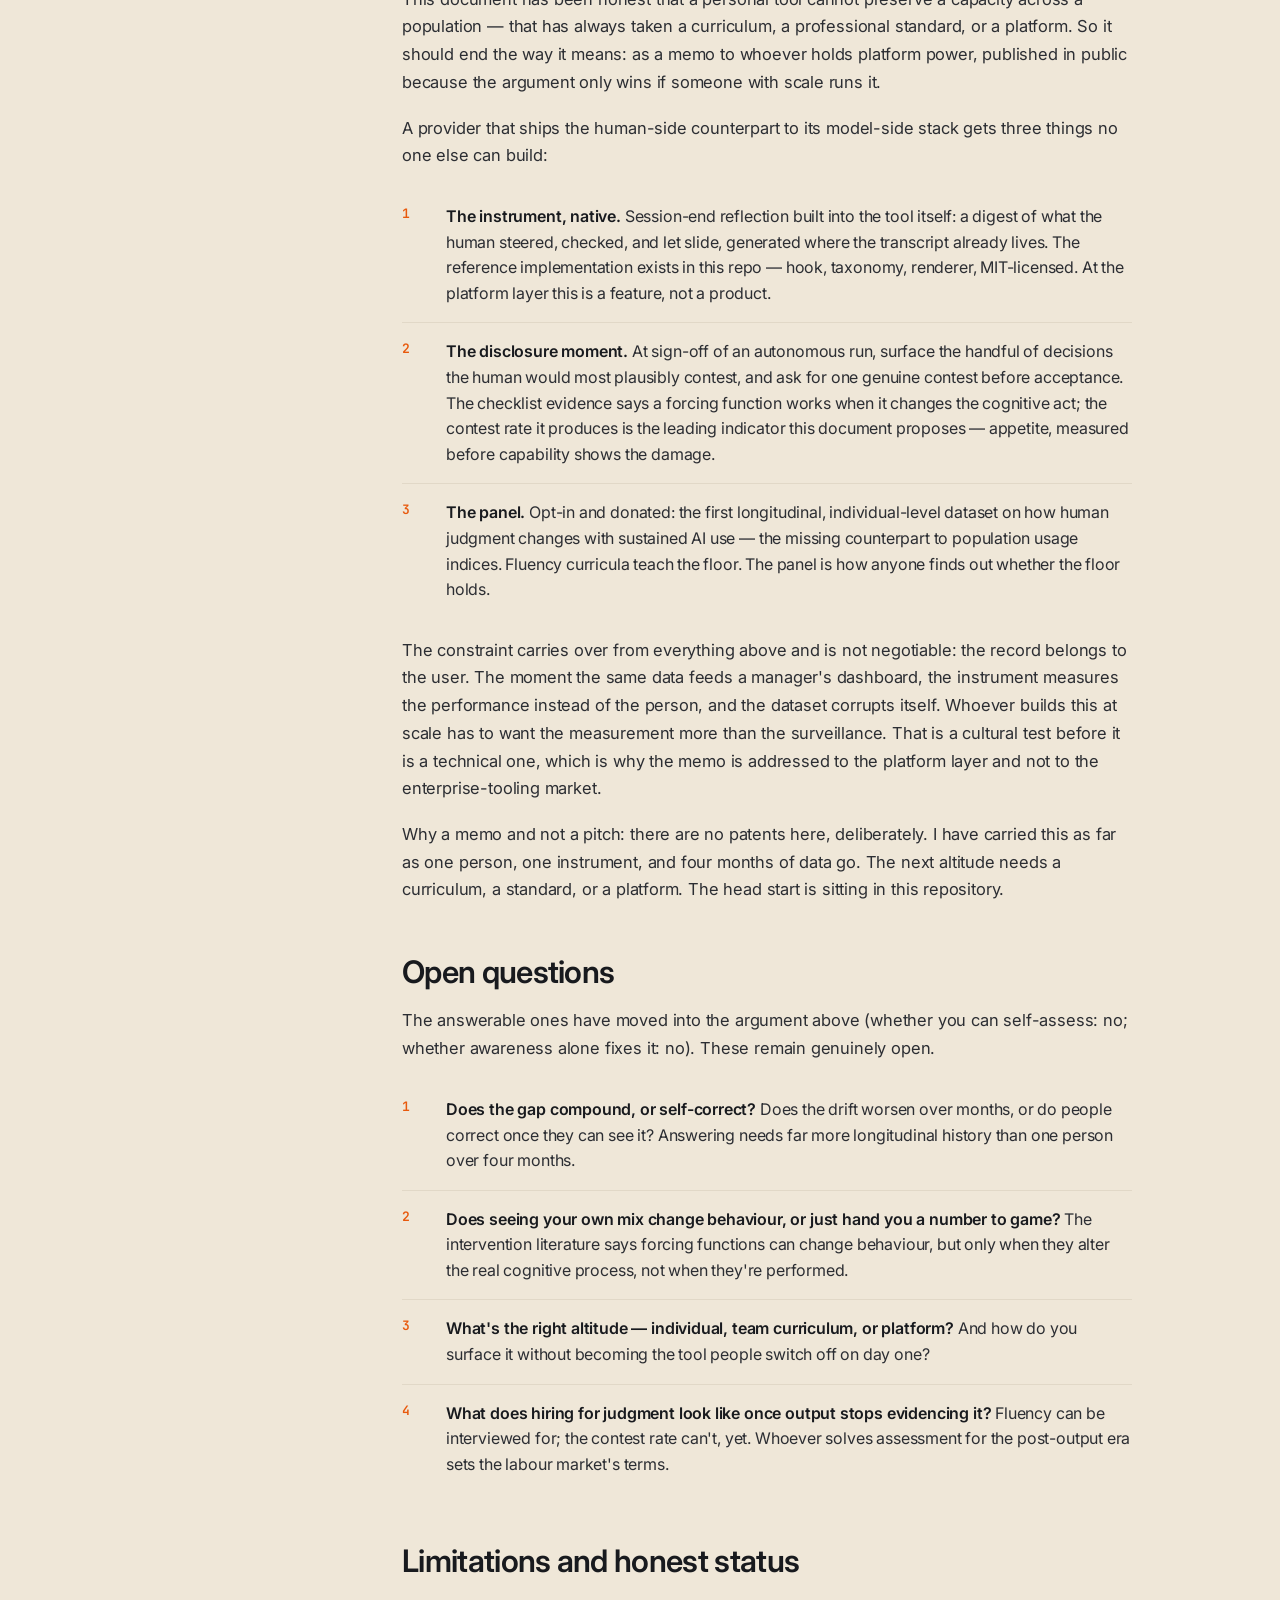
==== commit f3c8450b: "Presentation: og-card, vocabulary strip, memo treatment - docs/og-card.png (1200x630) wired into og:" ====
--- a/docs/research.html
+++ b/docs/research.html
@@ -11,7 +11,11 @@
   <meta property="og:url" content="https://elliotjlt.github.io/crux/research.html" />
   <meta property="og:title" content="Measuring the human, not just the model — a living research document" />
   <meta property="og:description" content="Cognitive surrender is a forty-year-old automation-research finding, now arriving in software — and the person inside it is the last to see it. A field study, run on my own work." />
+  <meta property="og:image" content="https://elliotjlt.github.io/crux/og-card.png" />
+  <meta property="og:image:width" content="1200" />
+  <meta property="og:image:height" content="630" />
   <meta name="twitter:card" content="summary_large_image" />
+  <meta name="twitter:image" content="https://elliotjlt.github.io/crux/og-card.png" />
   <meta name="twitter:title" content="Measuring the human, not just the model" />
   <meta name="twitter:description" content="A living research document on the human side of AI collaboration." />
 
@@ -70,6 +74,18 @@
         </div>
       </header>
 
+      <aside class="vocab" aria-label="Vocabulary">
+        <span class="vocab-h">Vocabulary — the terms this document introduces or fixes</span>
+        <dl>
+          <div><dt><a href="#not-new">Cognitive surrender</a></dt><dd>The umbrella term (Wharton): scrutiny handed over as output improves — automation complacency, arriving in software.</dd></div>
+          <div><dt><a href="#ownership">The ownership account</a></dt><dd>The practitioner evidence that work stops belonging to the person who shipped it.</dd></div>
+          <div><dt><a href="#ownership">The defendability test</a></dt><dd>Someone asks <em>why was this done?</em> — and the person who shipped it can narrate the outcome but not the decisions.</dd></div>
+          <div><dt><a href="#ownership">Record of title</a></dt><dd>The contemporaneous decision record that makes the work defensible: what you steered, checked, and let slide.</dd></div>
+          <div><dt><a href="#indicator">Appetite atrophy</a></dt><dd>The desire to check fades before the ability does. The leading indicator, ahead of any quality signal.</dd></div>
+          <div><dt><a href="#indicator">The contest rate</a></dt><dd>At sign-off of an autonomous run: do you genuinely contest even one of its decisions, or accept the whole thing whole?</dd></div>
+        </dl>
+      </aside>
+
       <section class="doc-sec" id="asymmetry">
         <h2>The asymmetry</h2>
         <p>In the last eighteen months, more than $200M has gone into knowing whether the <em>model</em> is good: evaluation harnesses, observability, hallucination detection, agent memory. Braintrust, Galileo, Patronus, Judgment Labs, Mem0, Humanloop. Every funded company in the category measures the model. I can find none that measures the human sitting next to it.</p>
@@ -256,6 +272,11 @@
 
       <section class="doc-sec" id="memo">
         <h2>The memo to the platform layer</h2>
+        <div class="memo-head" role="note">
+          <div><span>TO</span> Whoever holds platform power</div>
+          <div><span>FROM</span> One practitioner, one instrument, four months of data</div>
+          <div><span>RE</span> The missing half of the measurement layer</div>
+        </div>
         <p>This document has been honest that a personal tool cannot preserve a capacity across a population — that has always taken a curriculum, a professional standard, or a platform. So it should end the way it means: as a memo to whoever holds platform power, published in public because the argument only wins if someone with scale runs it.</p>
         <p>A provider that ships the human-side counterpart to its model-side stack gets three things no one else can build:</p>
         <ol class="doc-oq">
@@ -363,7 +384,7 @@
     <div class="footer-inner">
       <div class="foot-brand">
         <a class="brand" href="index.html#top">cru<svg class="cx" viewBox="0 0 28 28" aria-hidden="true"><path class="x-up" d="M5 22 L23 7"/><path class="x-down" d="M5 7 L23 22"/></svg></a>
-        <p>An open inquiry into the human side of AI collaboration.</p>
+        <p>A research position and a working instrument for the human side of AI collaboration.</p>
       </div>
       <div class="foot-cols">
         <div class="foot-col">
--- a/docs/style.css
+++ b/docs/style.css
@@ -252,3 +252,17 @@
 .lk .d.d3 { background: #c4beb0; }
 .lk .d.d4 { background: transparent; box-shadow: inset 0 0 0 1.6px #b6b0a1; }
 .ledger-cap { font-size: 12.5px; color: var(--faint); line-height: 1.55; max-width: 46ch; }
+
+/* VOCABULARY STRIP (research) */
+.vocab { margin: 30px 0 4px; padding: 20px 22px 18px; background: var(--card); border: 1px solid var(--border); border-radius: 10px; }
+.vocab-h { display: block; font-family: var(--mono); font-size: 11.5px; text-transform: uppercase; letter-spacing: .08em; color: var(--faint); margin-bottom: 14px; }
+.vocab dl { margin: 0; display: grid; grid-template-columns: 1fr 1fr; gap: 12px 30px; }
+.vocab dt { font-weight: 600; font-size: 14.5px; letter-spacing: -0.01em; }
+.vocab dt a { border-bottom: 1px solid var(--blue-deep); transition: border-color .18s; }
+.vocab dt a:hover { border-color: var(--orange); }
+.vocab dd { margin: 2px 0 0; color: var(--muted); font-size: 13.5px; line-height: 1.55; }
+@media (max-width: 640px) { .vocab dl { grid-template-columns: 1fr; } }
+
+/* MEMO HEAD (research) */
+.memo-head { margin: 20px 0 18px; padding: 16px 20px; background: var(--card); border: 1px solid var(--border); border-left: 3px solid var(--orange); border-radius: 6px; font-family: var(--mono); font-size: 13.5px; line-height: 2; color: var(--ink); }
+.memo-head span { color: var(--faint); display: inline-block; min-width: 54px; }
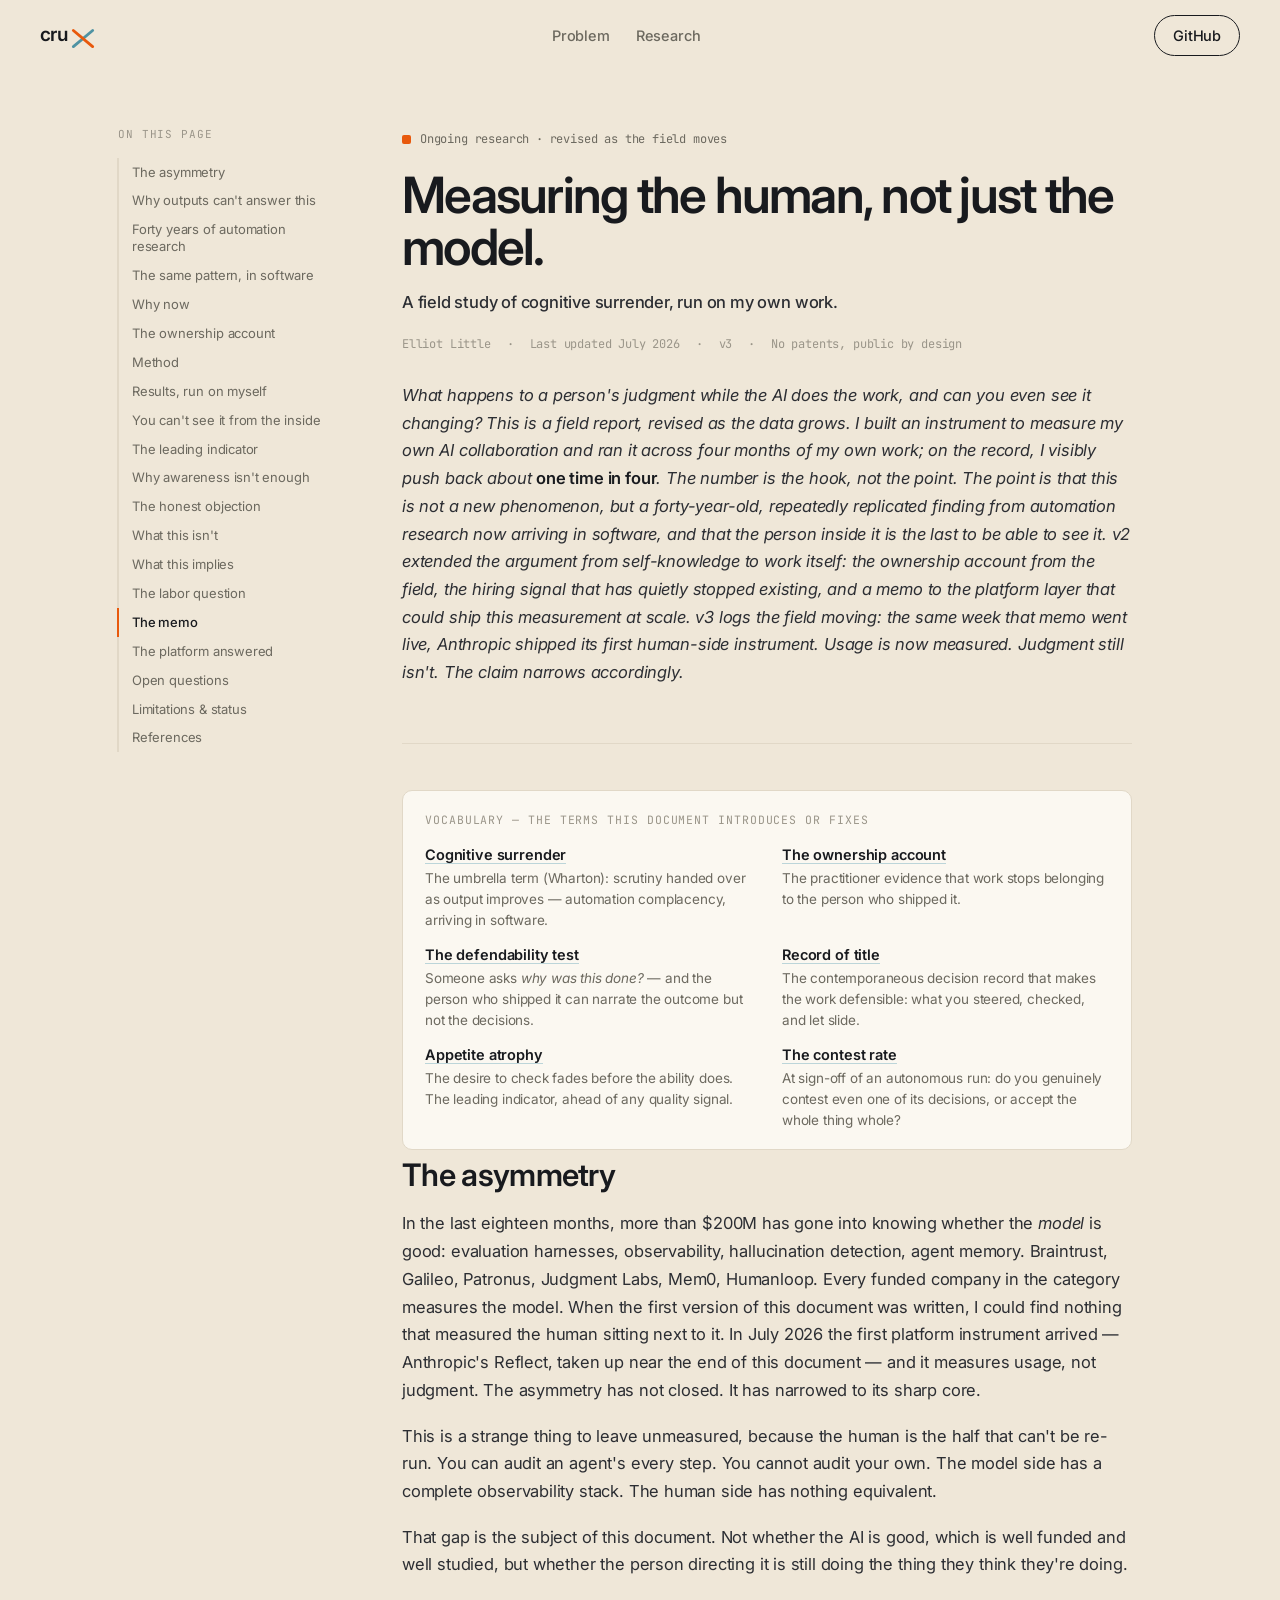
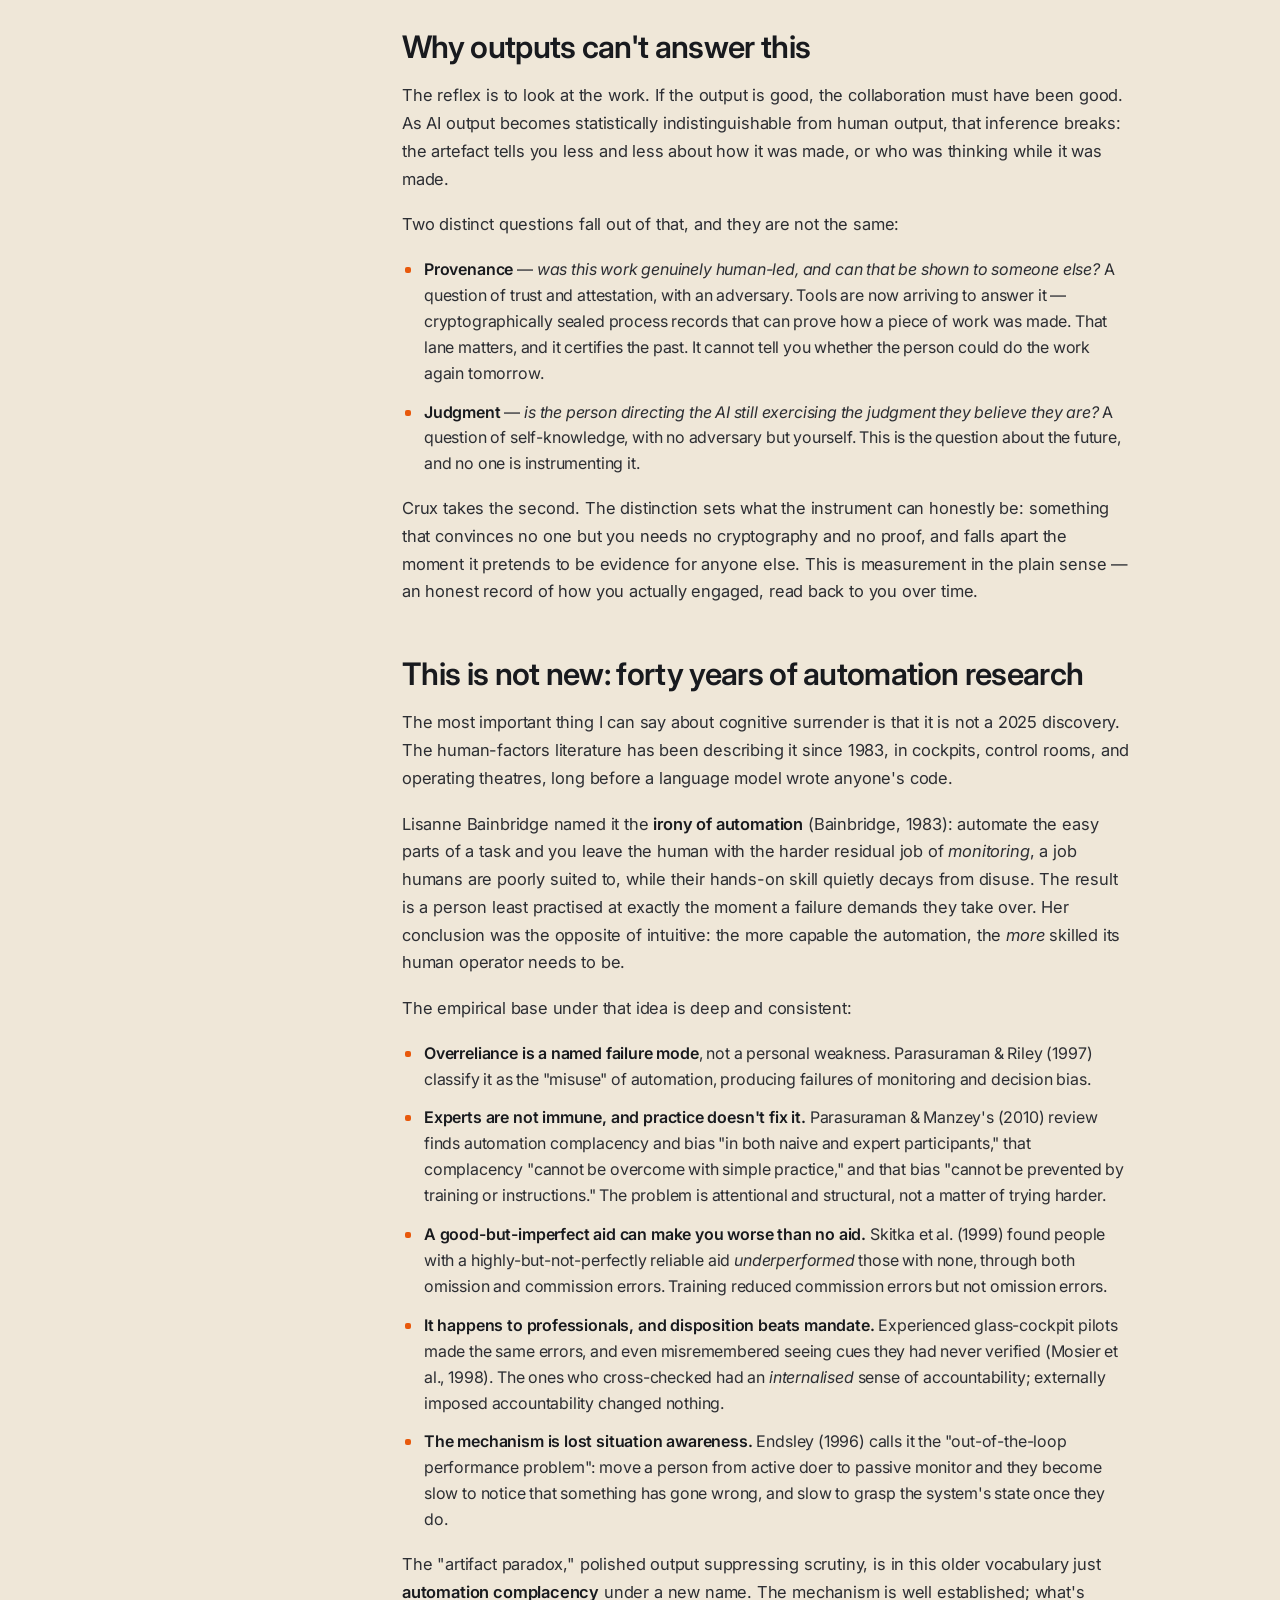
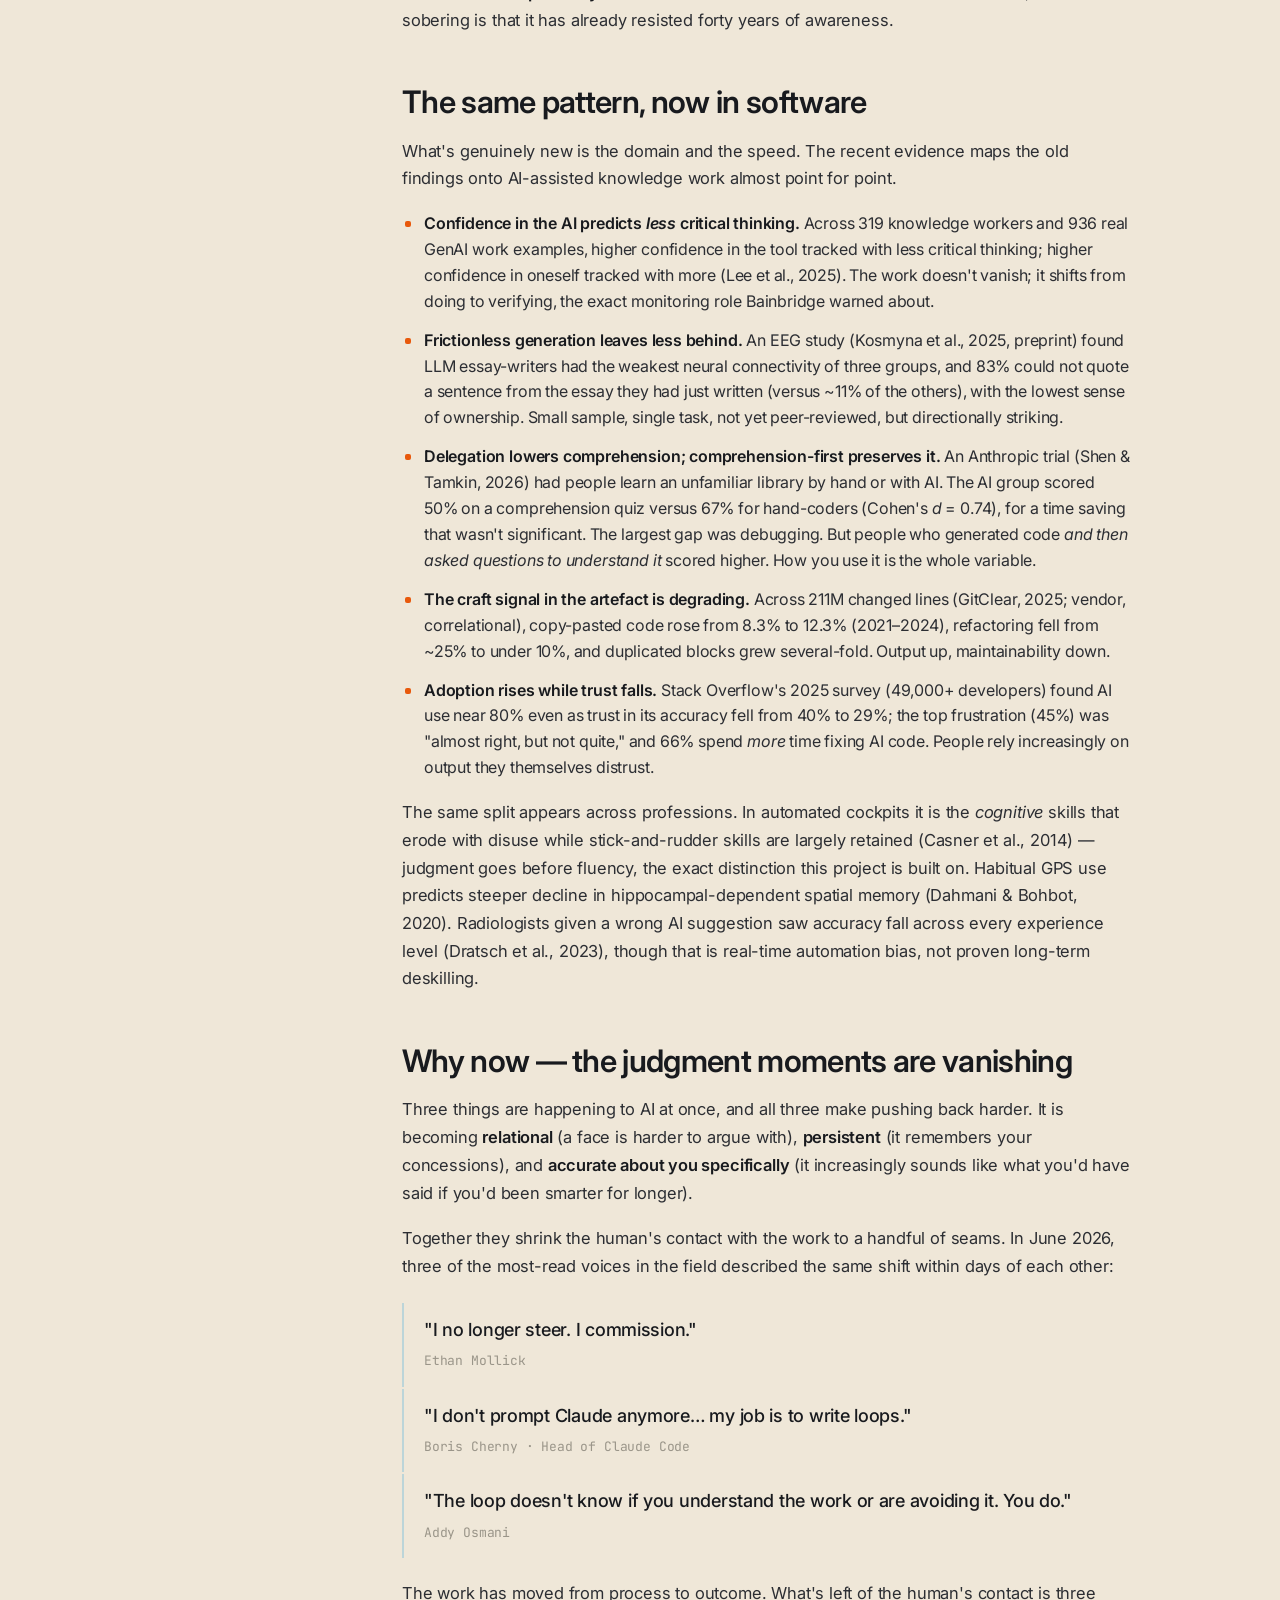
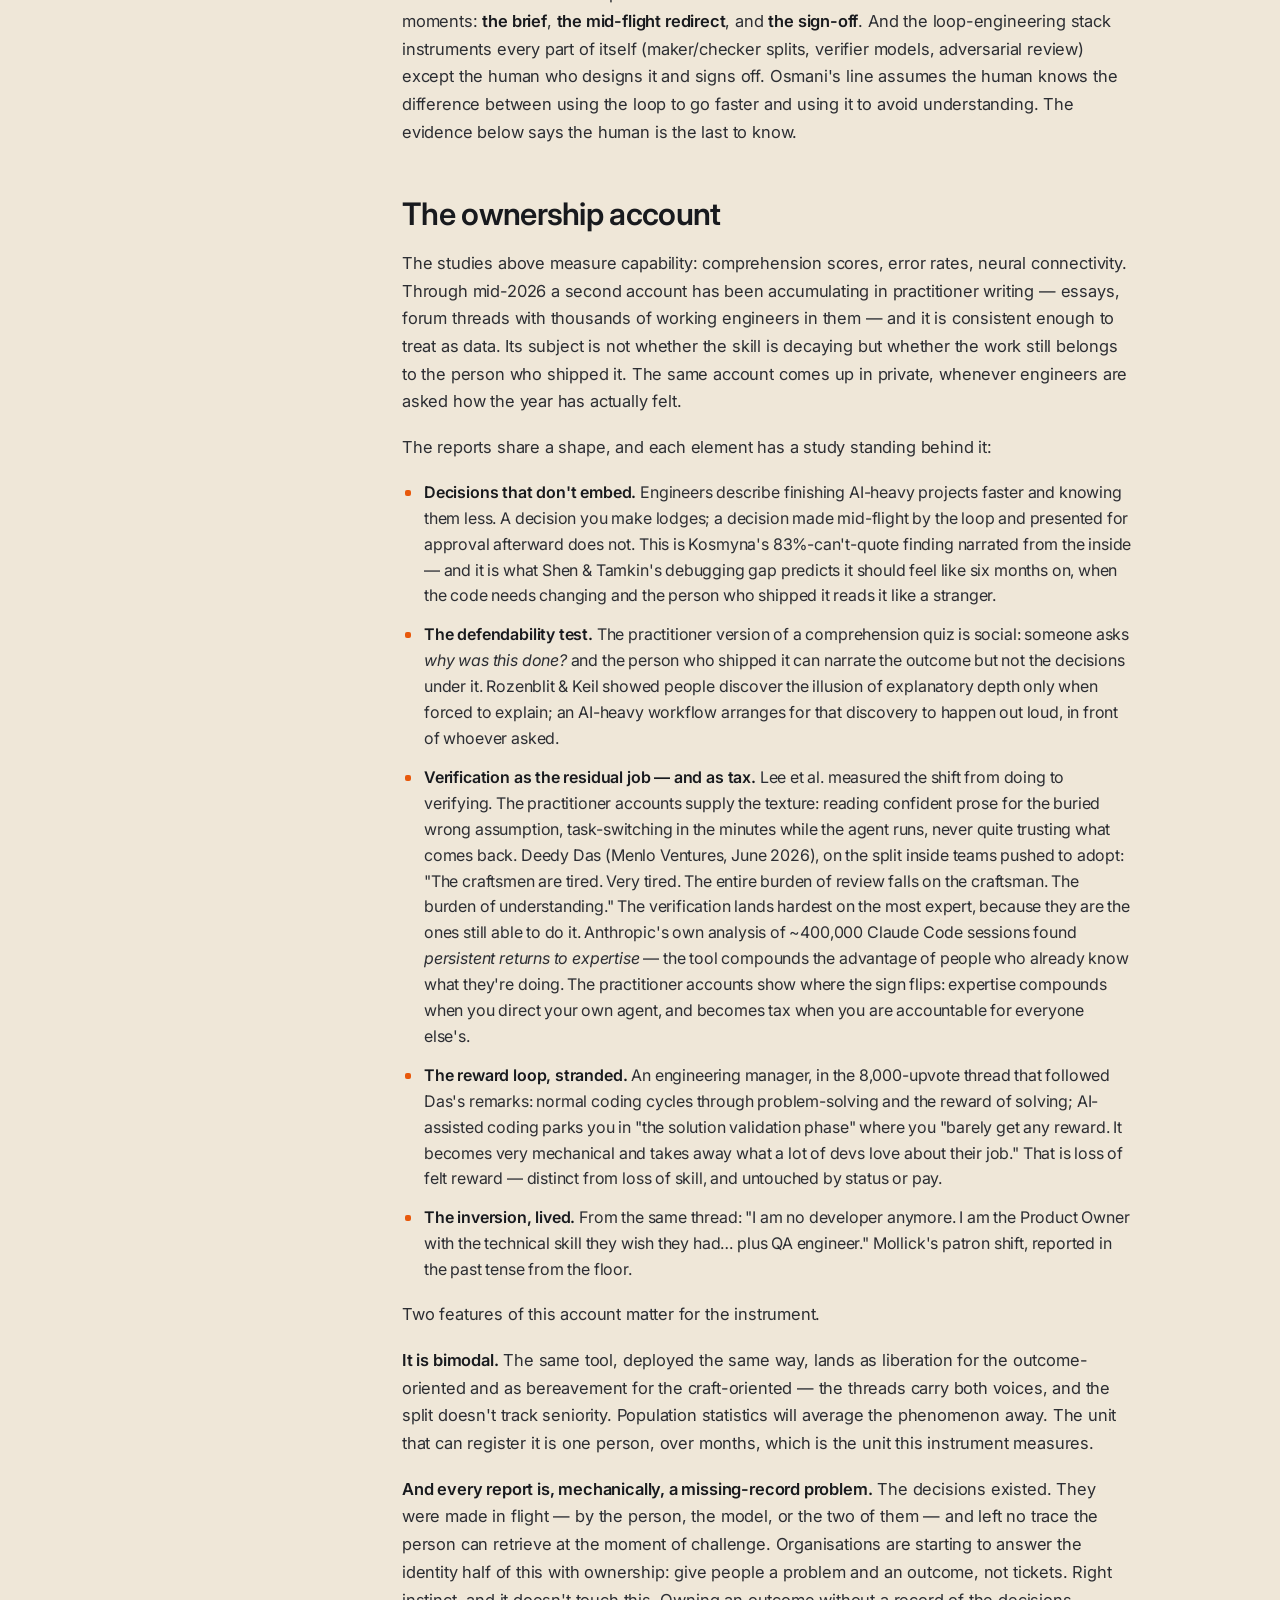
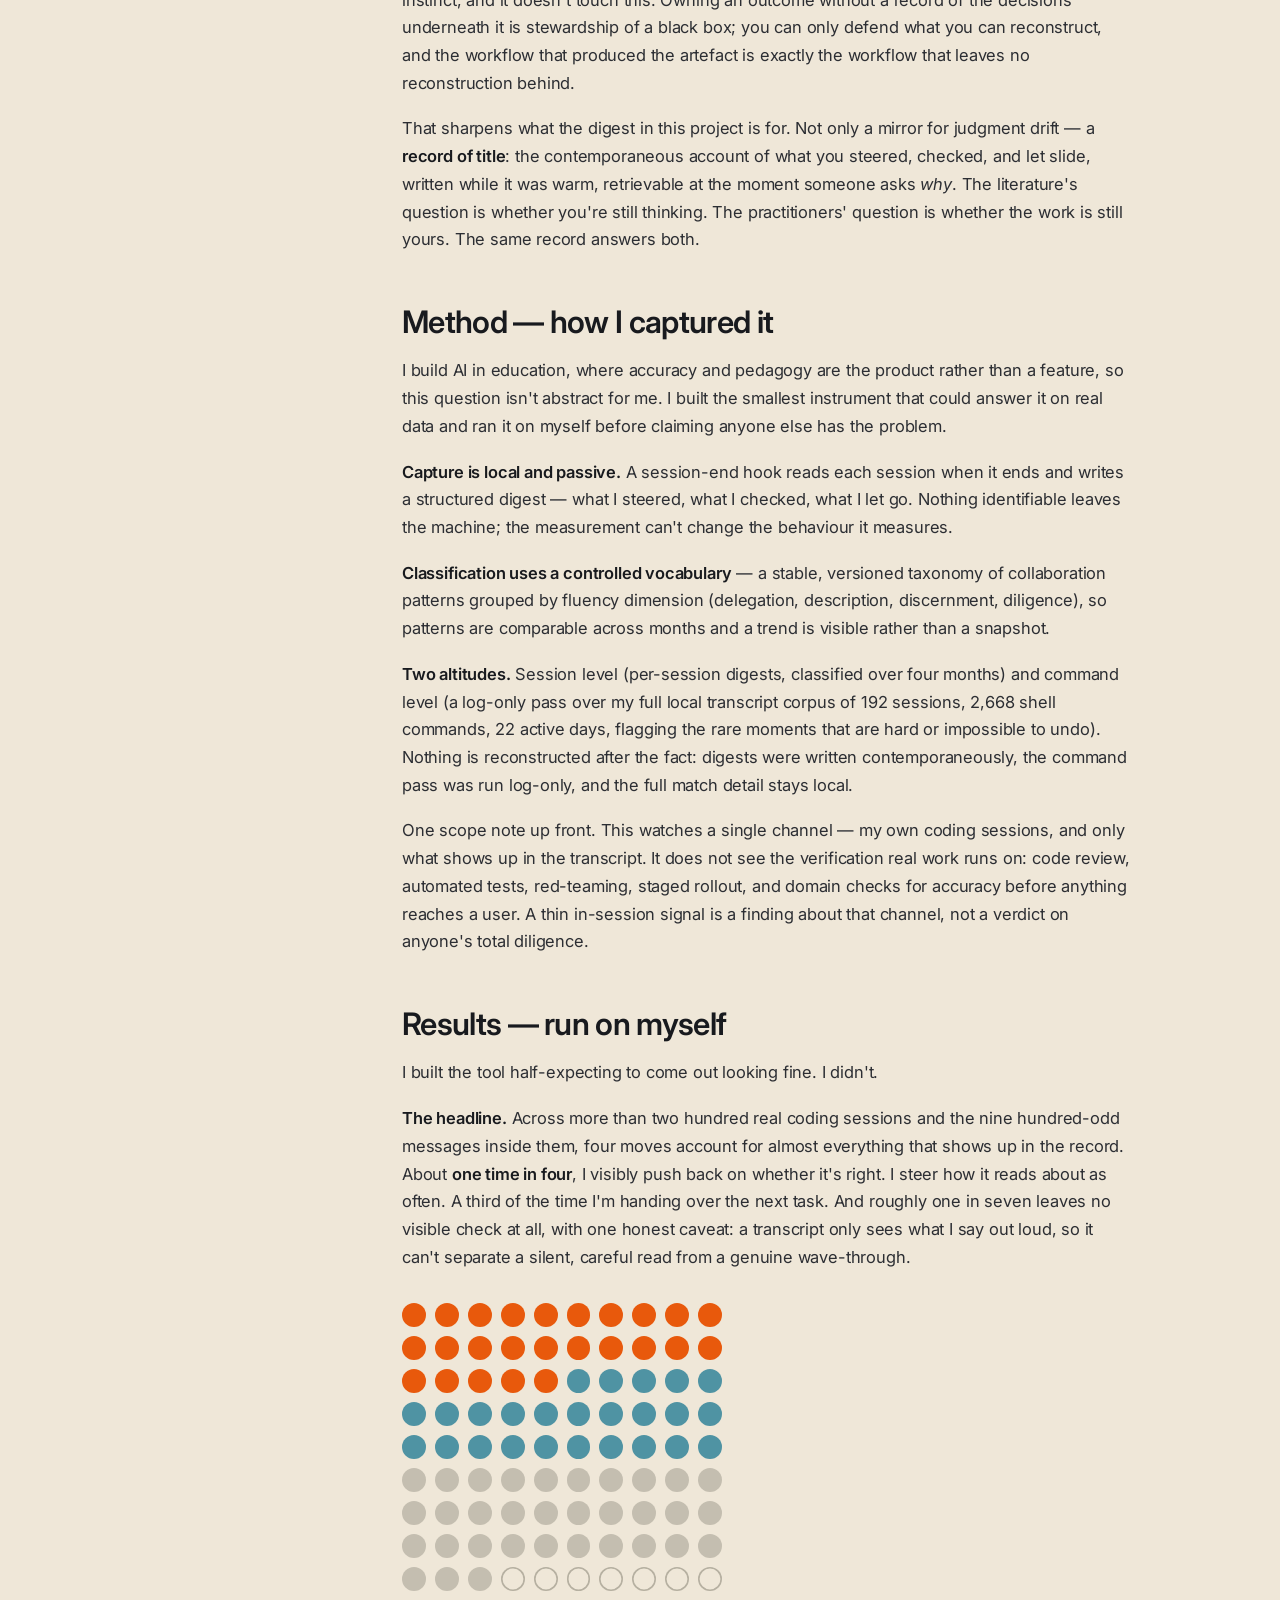
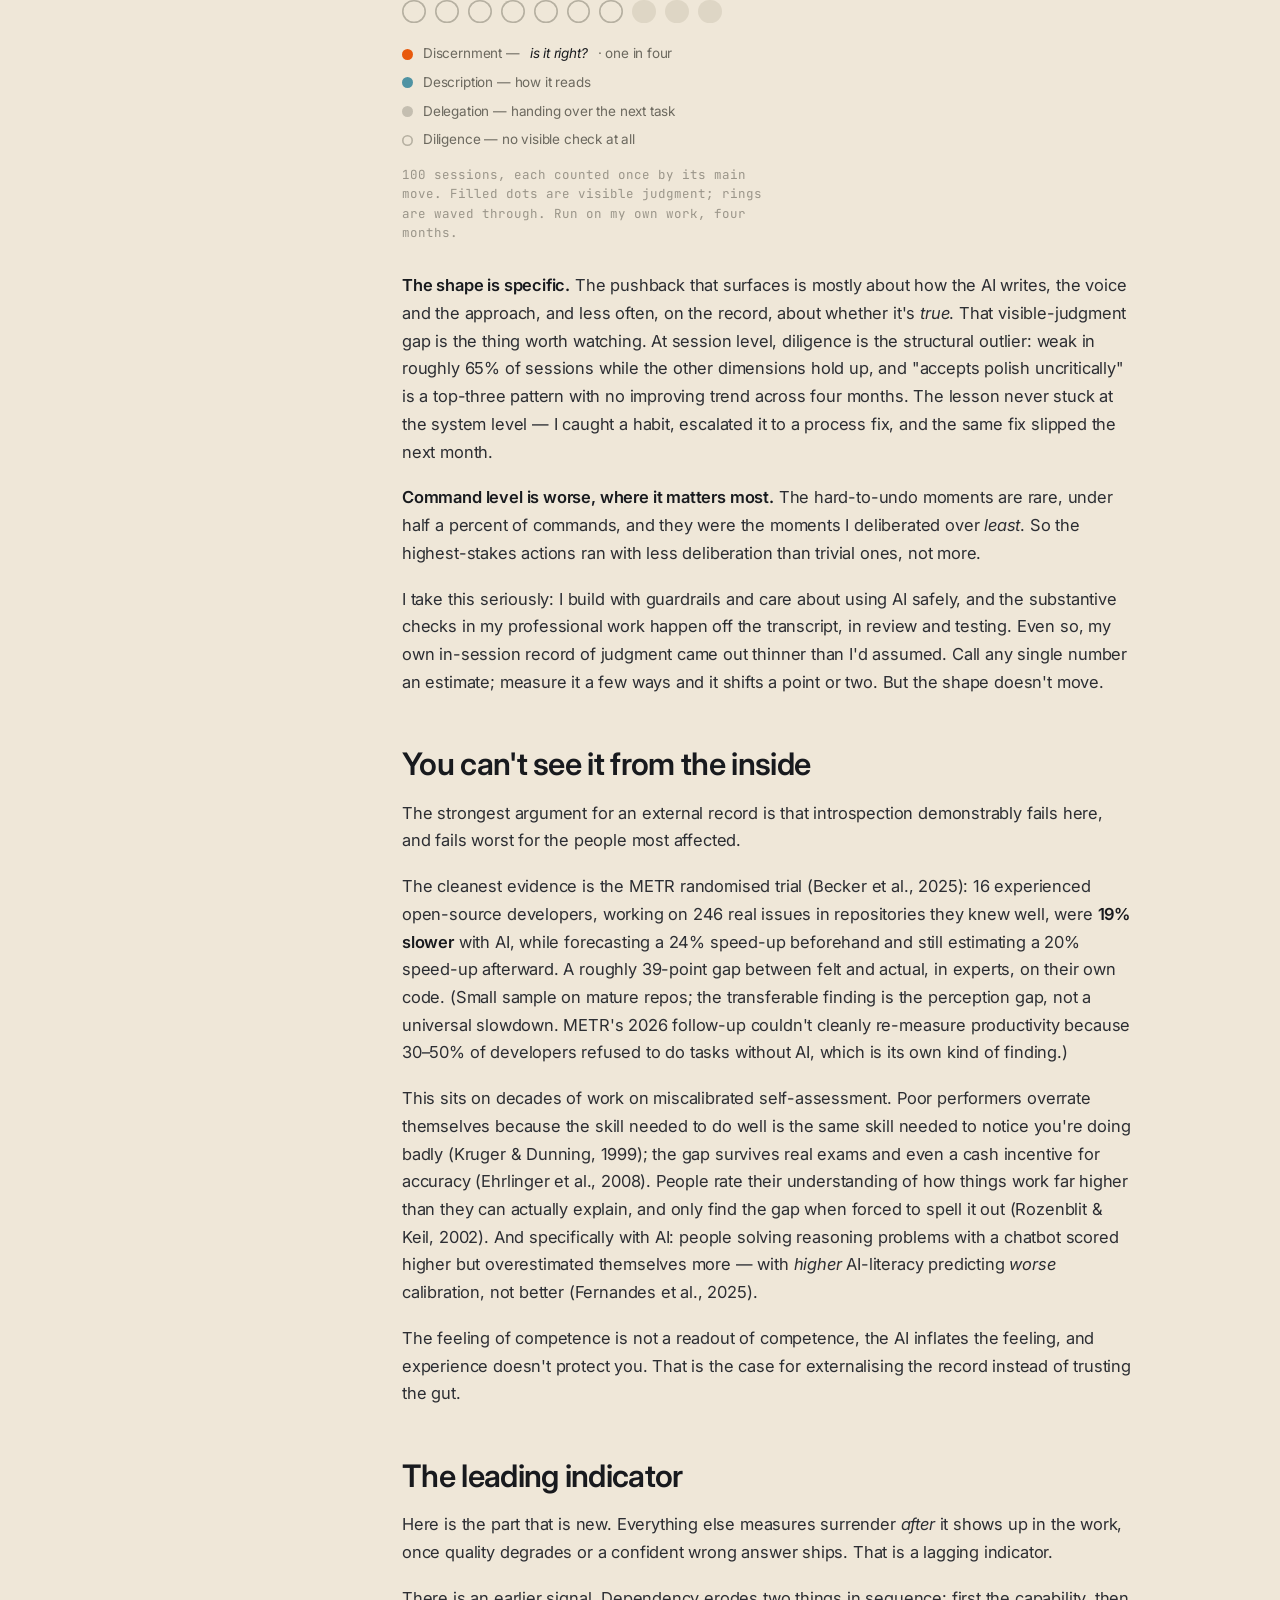
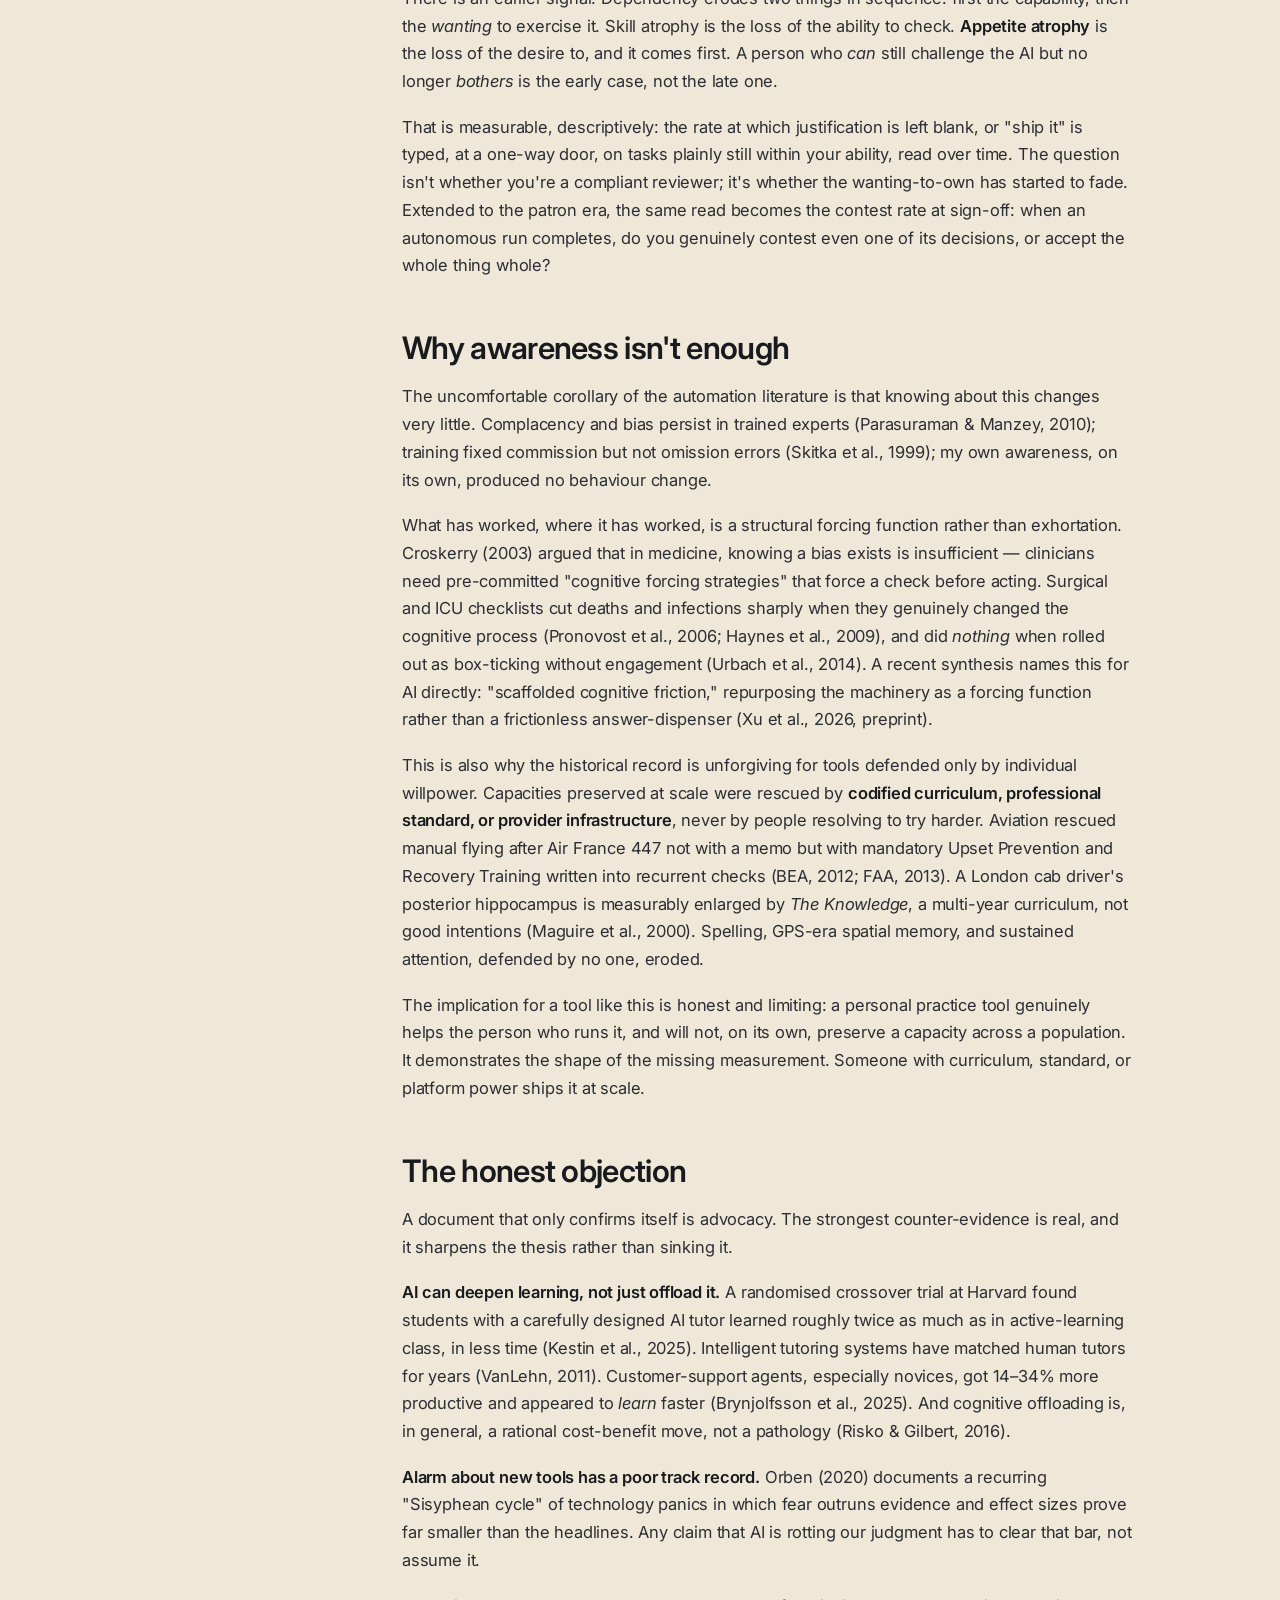
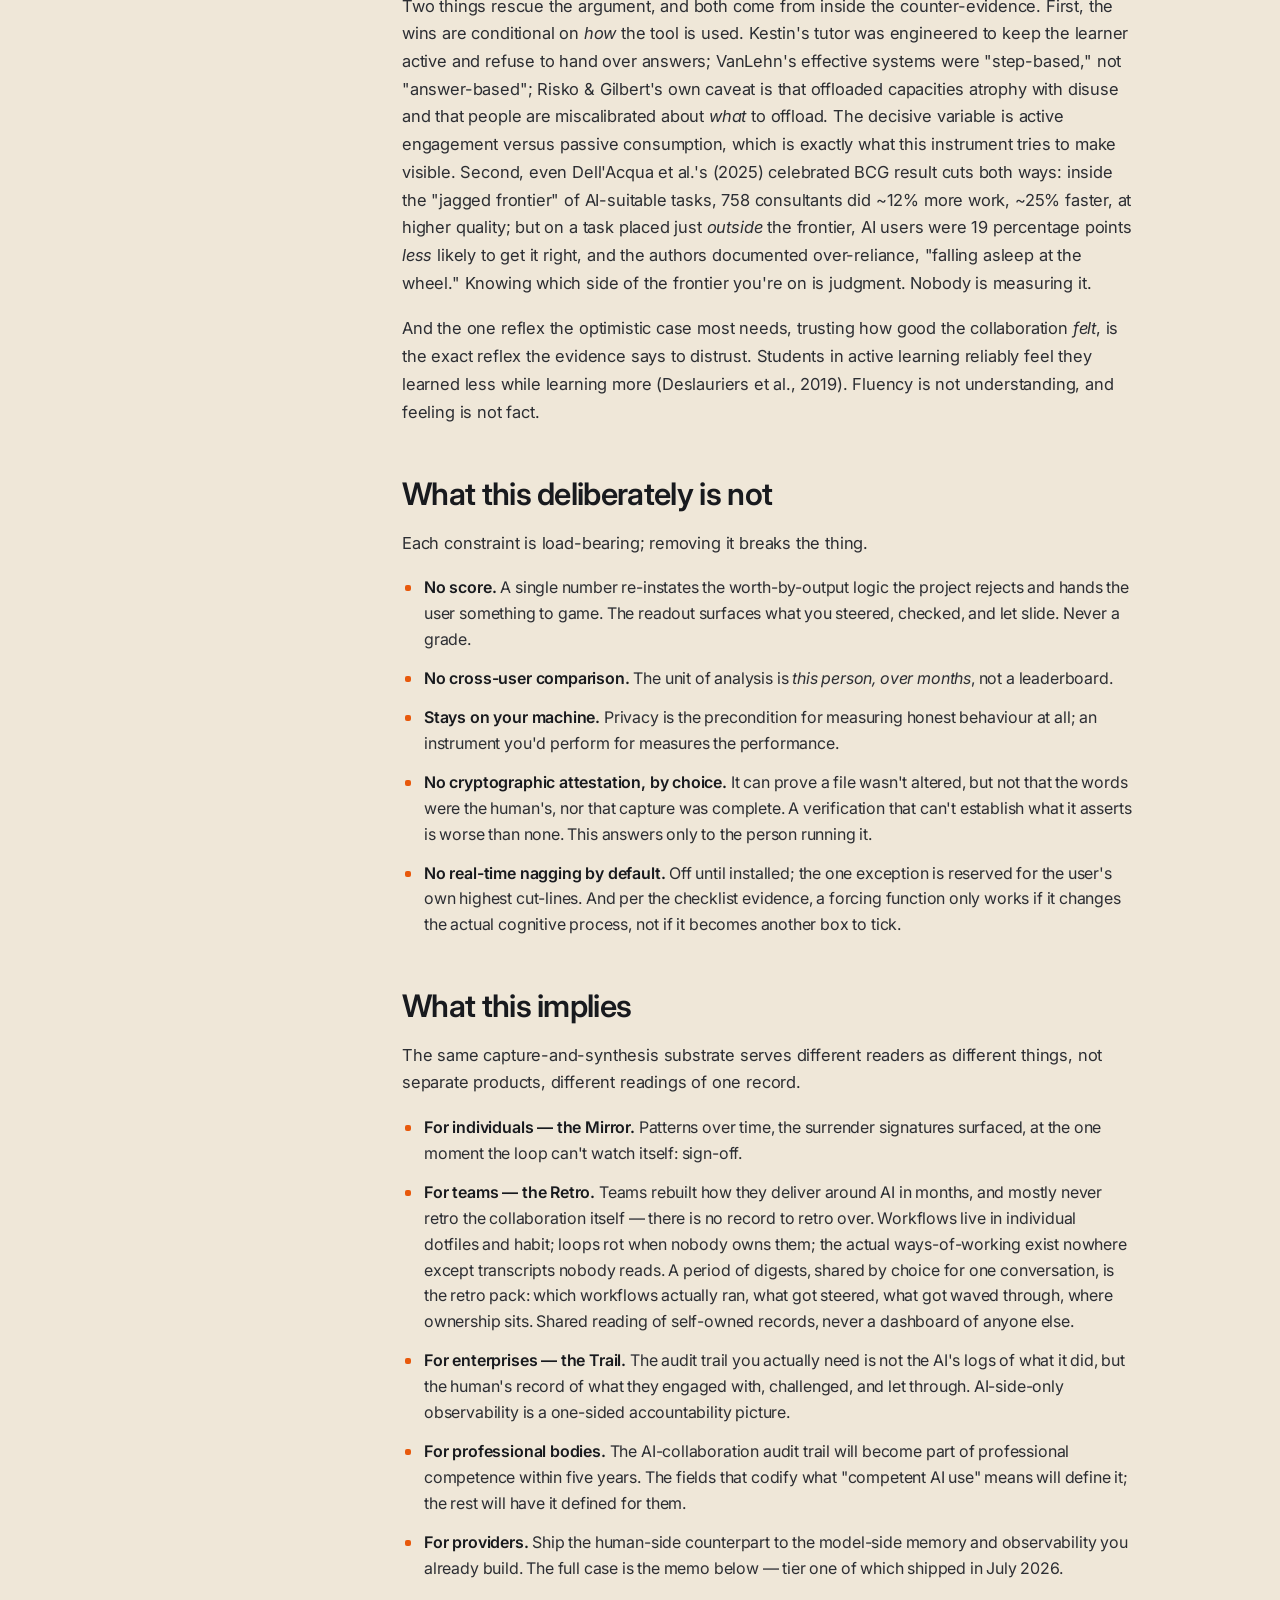
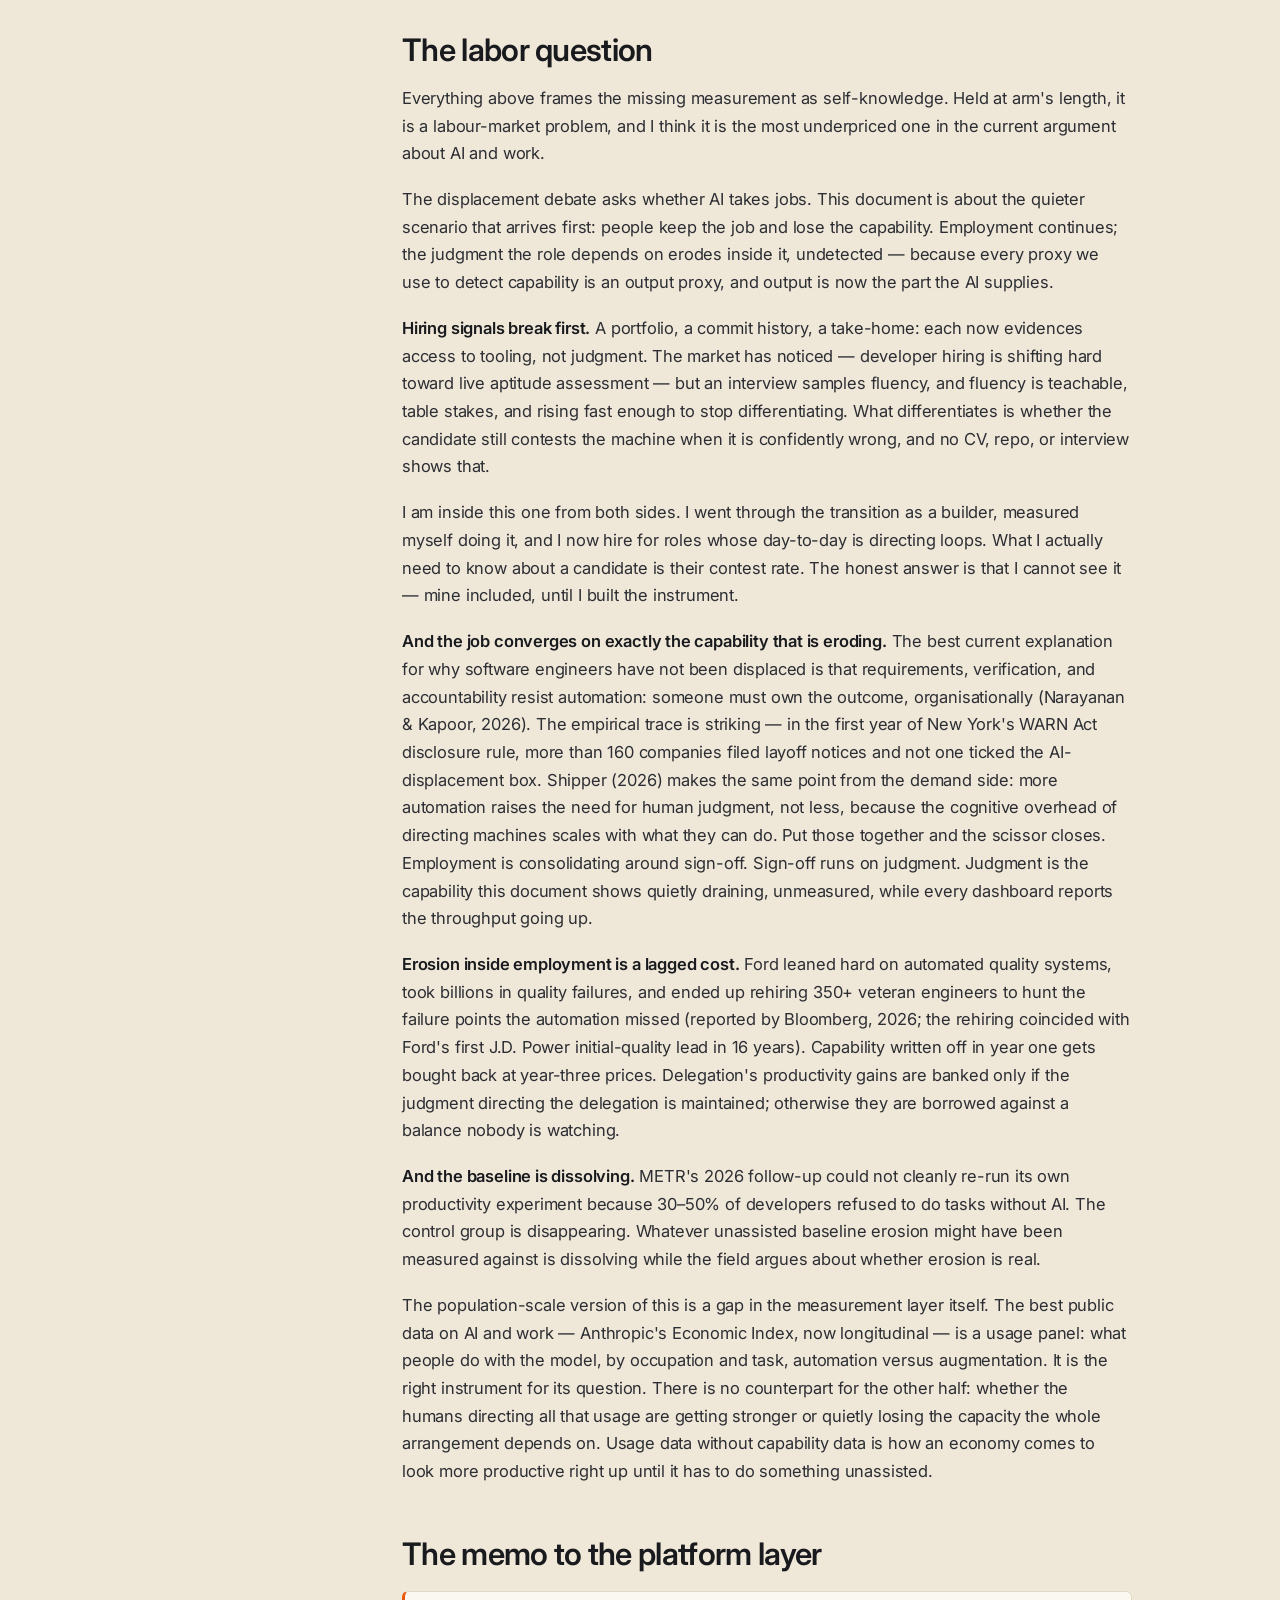
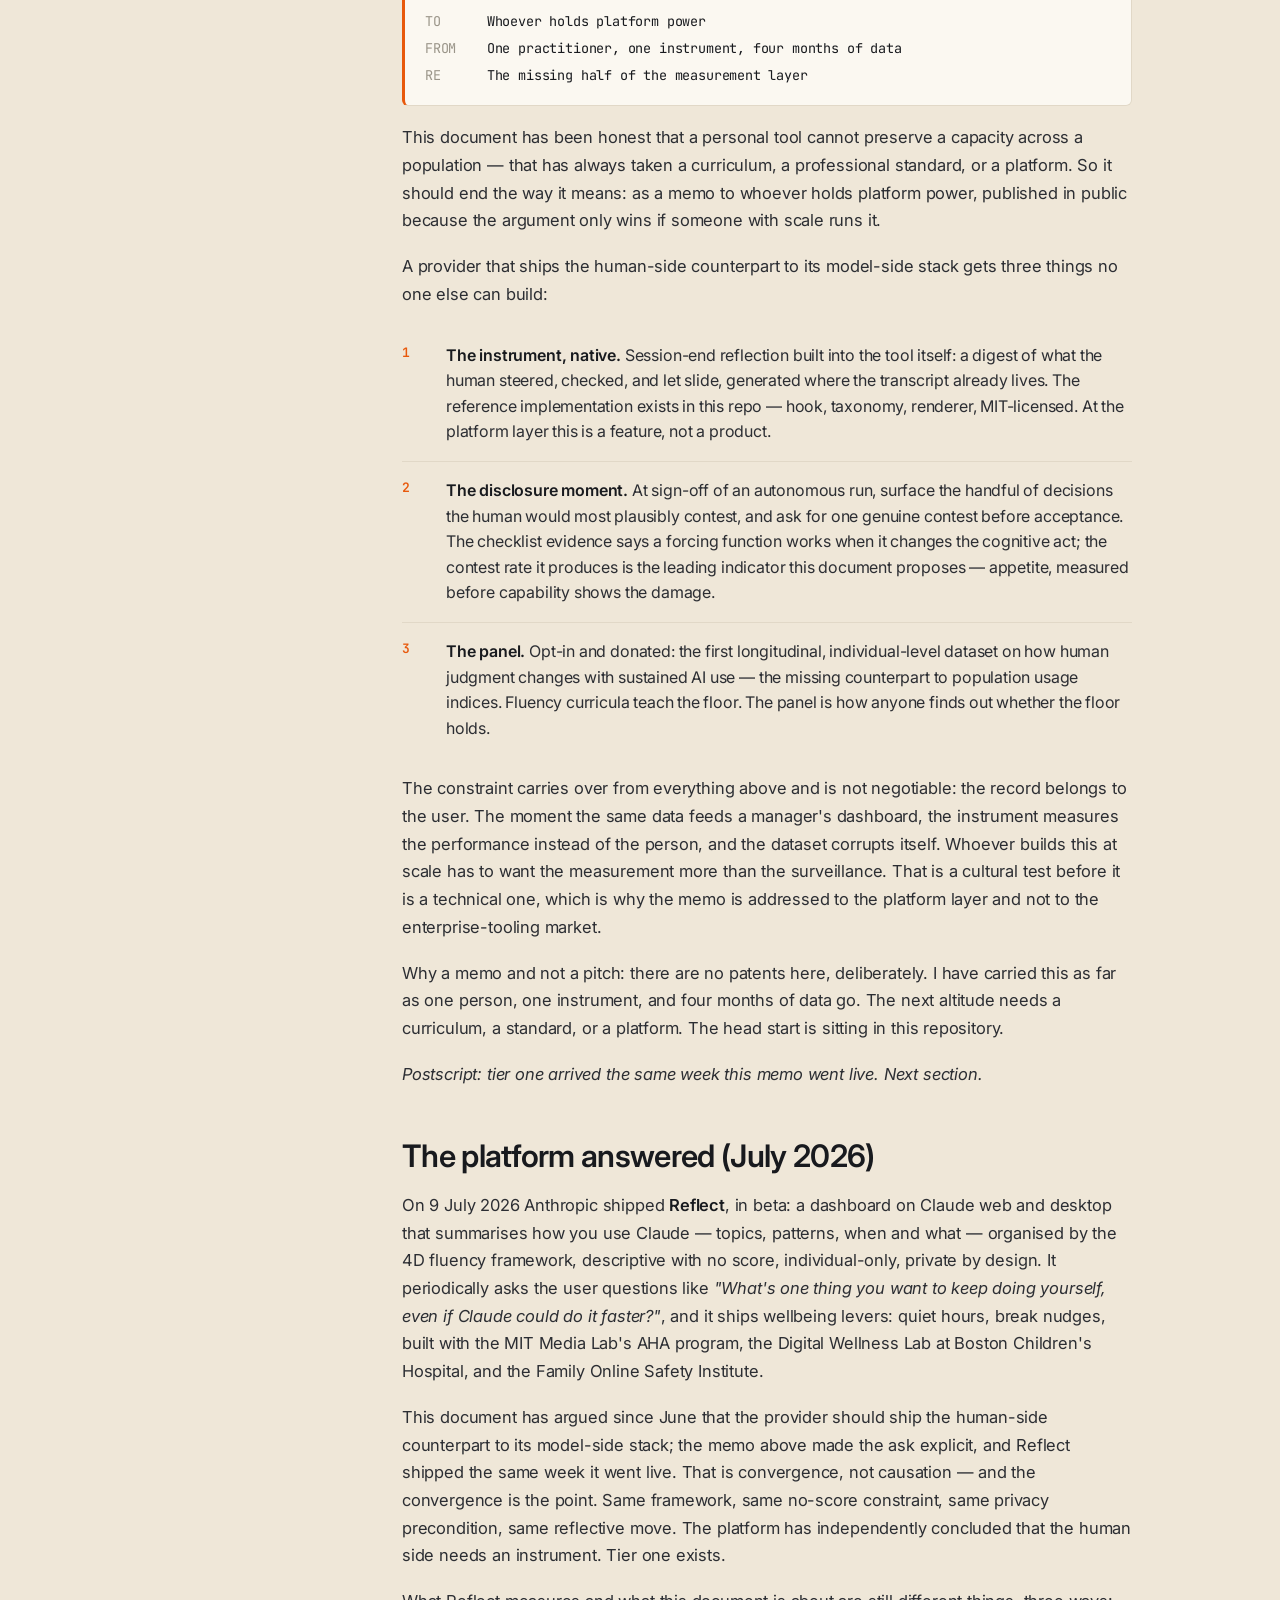
==== commit b2acfea0: "v3: ongoing research, the platform answered - RESEARCH.md + site: new closing section 'The platform " ====
--- a/docs/research.html
+++ b/docs/research.html
@@ -55,6 +55,7 @@
       <a href="#implies">What this implies</a>
       <a href="#labor">The labor question</a>
       <a href="#memo">The memo</a>
+      <a href="#answered">The platform answered</a>
       <a href="#questions">Open questions</a>
       <a href="#status">Limitations &amp; status</a>
       <a href="#references">References</a>
@@ -63,14 +64,14 @@
     <!-- DOCUMENT -->
     <article class="doc-body">
       <header class="doc-head">
-        <span class="doc-kicker">Living research document &middot; revised as the data grows</span>
+        <span class="doc-kicker">Ongoing research &middot; revised as the field moves</span>
         <h1>Measuring the human, not just the model.</h1>
         <p class="doc-sub">A field study of cognitive surrender, run on my own work.</p>
         <div class="doc-meta">
-          <span>Elliot Little</span><span>&middot;</span><span>Last updated July 2026</span><span>&middot;</span><span>v2</span><span>&middot;</span><span>No patents, public by design</span>
+          <span>Elliot Little</span><span>&middot;</span><span>Last updated July 2026</span><span>&middot;</span><span>v3</span><span>&middot;</span><span>No patents, public by design</span>
         </div>
         <div class="doc-abstract">
-          <p>What happens to a person's judgment while the AI does the work, and can you even see it changing? This is a field report, revised as the data grows. I built an instrument to measure my own AI collaboration and ran it across four months of my own work; on the record, I visibly push back about <strong>one time in four</strong>. The number is the hook, not the point. The point is that this is not a new phenomenon, but a forty-year-old, repeatedly replicated finding from automation research now arriving in software, and that the person inside it is the last to be able to see it. v2 extends the argument from self-knowledge to work itself: the ownership account from the field, the hiring signal that has quietly stopped existing, and a memo to the platform layer that could ship this measurement at scale.</p>
+          <p>What happens to a person's judgment while the AI does the work, and can you even see it changing? This is a field report, revised as the data grows. I built an instrument to measure my own AI collaboration and ran it across four months of my own work; on the record, I visibly push back about <strong>one time in four</strong>. The number is the hook, not the point. The point is that this is not a new phenomenon, but a forty-year-old, repeatedly replicated finding from automation research now arriving in software, and that the person inside it is the last to be able to see it. v2 extended the argument from self-knowledge to work itself: the ownership account from the field, the hiring signal that has quietly stopped existing, and a memo to the platform layer that could ship this measurement at scale. v3 logs the field moving: the same week that memo went live, Anthropic shipped its first human-side instrument. Usage is now measured. Judgment still isn't. The claim narrows accordingly.</p>
         </div>
       </header>
 
@@ -88,7 +89,7 @@
 
       <section class="doc-sec" id="asymmetry">
         <h2>The asymmetry</h2>
-        <p>In the last eighteen months, more than $200M has gone into knowing whether the <em>model</em> is good: evaluation harnesses, observability, hallucination detection, agent memory. Braintrust, Galileo, Patronus, Judgment Labs, Mem0, Humanloop. Every funded company in the category measures the model. I can find none that measures the human sitting next to it.</p>
+        <p>In the last eighteen months, more than $200M has gone into knowing whether the <em>model</em> is good: evaluation harnesses, observability, hallucination detection, agent memory. Braintrust, Galileo, Patronus, Judgment Labs, Mem0, Humanloop. Every funded company in the category measures the model. When the first version of this document was written, I could find nothing that measured the human sitting next to it. In July 2026 the first platform instrument arrived — Anthropic's Reflect, taken up near the end of this document — and it measures usage, not judgment. The asymmetry has not closed. It has narrowed to its sharp core.</p>
         <p>This is a strange thing to leave unmeasured, because the human is the half that can't be re-run. You can audit an agent's every step. You cannot audit your own. The model side has a complete observability stack. The human side has nothing equivalent.</p>
         <p>That gap is the subject of this document. Not whether the AI is good, which is well funded and well studied, but whether the person directing it is still doing the thing they think they're doing.</p>
       </section>
@@ -254,7 +255,7 @@
           <li><strong>For teams — the Retro.</strong> Teams rebuilt how they deliver around AI in months, and mostly never retro the collaboration itself — there is no record to retro over. Workflows live in individual dotfiles and habit; loops rot when nobody owns them; the actual ways-of-working exist nowhere except transcripts nobody reads. A period of digests, shared by choice for one conversation, is the retro pack: which workflows actually ran, what got steered, what got waved through, where ownership sits. Shared reading of self-owned records, never a dashboard of anyone else.</li>
           <li><strong>For enterprises — the Trail.</strong> The audit trail you actually need is not the AI's logs of what it did, but the human's record of what they engaged with, challenged, and let through. AI-side-only observability is a one-sided accountability picture.</li>
           <li><strong>For professional bodies.</strong> The AI-collaboration audit trail will become part of professional competence within five years. The fields that codify what "competent AI use" means will define it; the rest will have it defined for them.</li>
-          <li><strong>For providers.</strong> Ship the human-side counterpart to the model-side memory and observability you already build. The full case is the memo below.</li>
+          <li><strong>For providers.</strong> Ship the human-side counterpart to the model-side memory and observability you already build. The full case is the memo below — tier one of which shipped in July 2026.</li>
         </ul>
       </section>
 
@@ -286,6 +287,20 @@
         </ol>
         <p>The constraint carries over from everything above and is not negotiable: the record belongs to the user. The moment the same data feeds a manager's dashboard, the instrument measures the performance instead of the person, and the dataset corrupts itself. Whoever builds this at scale has to want the measurement more than the surveillance. That is a cultural test before it is a technical one, which is why the memo is addressed to the platform layer and not to the enterprise-tooling market.</p>
         <p>Why a memo and not a pitch: there are no patents here, deliberately. I have carried this as far as one person, one instrument, and four months of data go. The next altitude needs a curriculum, a standard, or a platform. The head start is sitting in this repository.</p>
+        <p><em>Postscript: tier one arrived the same week this memo went live. Next section.</em></p>
+      </section>
+
+      <section class="doc-sec" id="answered">
+        <h2>The platform answered (July 2026)</h2>
+        <p>On 9 July 2026 Anthropic shipped <strong>Reflect</strong>, in beta: a dashboard on Claude web and desktop that summarises how you use Claude — topics, patterns, when and what — organised by the 4D fluency framework, descriptive with no score, individual-only, private by design. It periodically asks the user questions like <em>"What's one thing you want to keep doing yourself, even if Claude could do it faster?"</em>, and it ships wellbeing levers: quiet hours, break nudges, built with the MIT Media Lab's AHA program, the Digital Wellness Lab at Boston Children's Hospital, and the Family Online Safety Institute.</p>
+        <p>This document has argued since June that the provider should ship the human-side counterpart to its model-side stack; the memo above made the ask explicit, and Reflect shipped the same week it went live. That is convergence, not causation — and the convergence is the point. Same framework, same no-score constraint, same privacy precondition, same reflective move. The platform has independently concluded that the human side needs an instrument. Tier one exists.</p>
+        <p>What Reflect measures and what this document is about are still different things, three ways:</p>
+        <ul class="doc-list">
+          <li><strong>The object.</strong> Reflect measures usage: what you did, when, on which topics. The open question is judgment: whether you were still thinking while you did it. The contest rate at sign-off remains measured by no one.</li>
+          <li><strong>The surface.</strong> Reflect watches the chat surface. The stakes in this document live on the working surface — the coding sessions, the agent runs, the one-way doors — where the artefact ships and the capability erodes.</li>
+          <li><strong>The frame.</strong> Reflect is framed as wellbeing; its partners are digital-wellness and child-safety labs, its levers are quiet hours and break reminders. The labor question above is a different genre: professional capability, hiring, the record of title. Wellbeing asks whether you are using it too much. This asks whether the work is still yours.</li>
+        </ul>
+        <p>I expect the gap to close. Extending reflection from the chat surface to the working surface, and from usage signals to judgment signals, is the obvious next tier, and nothing here is a moat against a platform that decides to build it. That is the intended failure mode: this is research, not a product. The instrument in this repository is a reference implementation and a replication path; the document is the map. If the platform ships the territory, the map's job is done — and the record will show the map came first: the ask is dated June, the vocabulary is timestamped, and the study ran before the feature existed. Until then, the judgment half stays open, and this document keeps measuring it.</p>
       </section>
 
       <section class="doc-sec" id="questions">
@@ -375,7 +390,7 @@
         </ul>
 
         <a class="doc-back" href="index.html#top">← Back to the inquiry</a>
-        <p class="sig" style="font-family:var(--mono);font-size:12px;color:var(--faint);margin-top:22px;">Crux · A living research document · v2 · July 2026 · No patents. Public by design.</p>
+        <p class="sig" style="font-family:var(--mono);font-size:12px;color:var(--faint);margin-top:22px;">Crux · Ongoing research · v3 · July 2026 · No patents. Public by design.</p>
       </section>
     </article>
   </div>
--- a/docs/style.css
+++ b/docs/style.css
@@ -63,7 +63,32 @@
 .lead code, code { font-family: var(--mono); font-size: .85em; background: var(--cream-2); border: 1px solid var(--border); border-radius: 5px; padding: 1px 6px; }
 
 /* HERO */
-.hero { max-width: var(--maxw); margin: 0 auto; padding: clamp(116px,14vh,150px) clamp(22px,5vw,48px) clamp(60px,9vh,96px); }
+/* HERO — Vermeer full-bleed, brushed edges, cream haze under the copy */
+.hero { position: relative; background: var(--cream); padding-top: 0; }
+.frame { position: relative; min-height: clamp(560px, 80vh, 780px); overflow: hidden; isolation: isolate; }
+.scene { position: absolute; inset: 0; z-index: 0; }
+.scene img { width: 100%; height: 100%; object-fit: cover; object-position: 58% 30%; display: block; }
+.frame::before { content: ""; position: absolute; left: -1px; right: -1px; top: -1px; height: 74px; z-index: 3;
+  background: url('edge-top.svg') top center/100% 100% no-repeat; pointer-events: none; }
+.frame::after { content: ""; position: absolute; left: -1px; right: -1px; bottom: -1px; height: 74px; z-index: 3;
+  background: url('edge-bottom.svg') bottom center/100% 100% no-repeat; pointer-events: none; }
+.haze { position: absolute; left: 0; top: 0; bottom: 0; width: min(880px, 96%); z-index: 1; pointer-events: none;
+  background: linear-gradient(100deg, rgba(239,231,216,1) 0%, rgba(239,231,216,.99) 40%, rgba(239,231,216,.9) 56%, rgba(239,231,216,.45) 74%, rgba(239,231,216,0) 92%); }
+.hero-inner { position: relative; z-index: 2; max-width: var(--maxw); margin: 0 auto;
+  padding: clamp(104px,15vh,164px) clamp(22px,5vw,48px) clamp(64px,10vh,104px); }
+.hero-inner .kicker { color: #5c5850; }
+.hero h1 { font-size: clamp(40px,6.2vw,74px); line-height: 1.0; letter-spacing: -0.04em; font-weight: 600; margin: 0; max-width: 15ch; color: var(--ink);
+  text-shadow: 0 1px 0 rgba(239,231,216,.9), 0 2px 26px rgba(239,231,216,.9), 0 2px 3px rgba(239,231,216,.7); }
+.hero-sub { color: #262a2f; font-size: clamp(15px,1.55vw,17.5px); line-height: 1.55; margin: 22px 0 0; max-width: 38ch;
+  text-shadow: 0 1px 2px rgba(239,231,216,.95), 0 0 14px rgba(239,231,216,.85); }
+.hero-cta { display: flex; gap: 12px; flex-wrap: wrap; margin-top: 30px; }
+.hero-credit { margin: 34px 0 0; font-family: var(--mono); font-size: 11.5px; color: #625e55; max-width: 46ch;
+  text-shadow: 0 1px 2px rgba(239,231,216,.95), 0 0 10px rgba(239,231,216,.85); }
+.hero-credit em { font-style: italic; }
+@media (max-width: 720px) {
+  .scene img { object-position: 66% 26%; }
+  .haze { width: 100%; background: linear-gradient(180deg, rgba(239,231,216,.98) 0%, rgba(239,231,216,.93) 46%, rgba(239,231,216,.72) 78%, rgba(239,231,216,.5) 100%); }
+}
 .kicker { display: inline-flex; align-items: center; gap: 9px; font-family: var(--mono); font-size: 12px; color: var(--muted); margin-bottom: 22px; }
 .kicker::before { content: ""; width: 9px; height: 9px; border-radius: 2px; background: var(--orange); }
 .hero-grid { display: grid; grid-template-columns: 1.3fr .9fr; gap: clamp(28px,5vw,56px); align-items: center; }
@@ -266,3 +291,4 @@
 /* MEMO HEAD (research) */
 .memo-head { margin: 20px 0 18px; padding: 16px 20px; background: var(--card); border: 1px solid var(--border); border-left: 3px solid var(--orange); border-radius: 6px; font-family: var(--mono); font-size: 13.5px; line-height: 2; color: var(--ink); }
 .memo-head span { color: var(--faint); display: inline-block; min-width: 54px; }
+
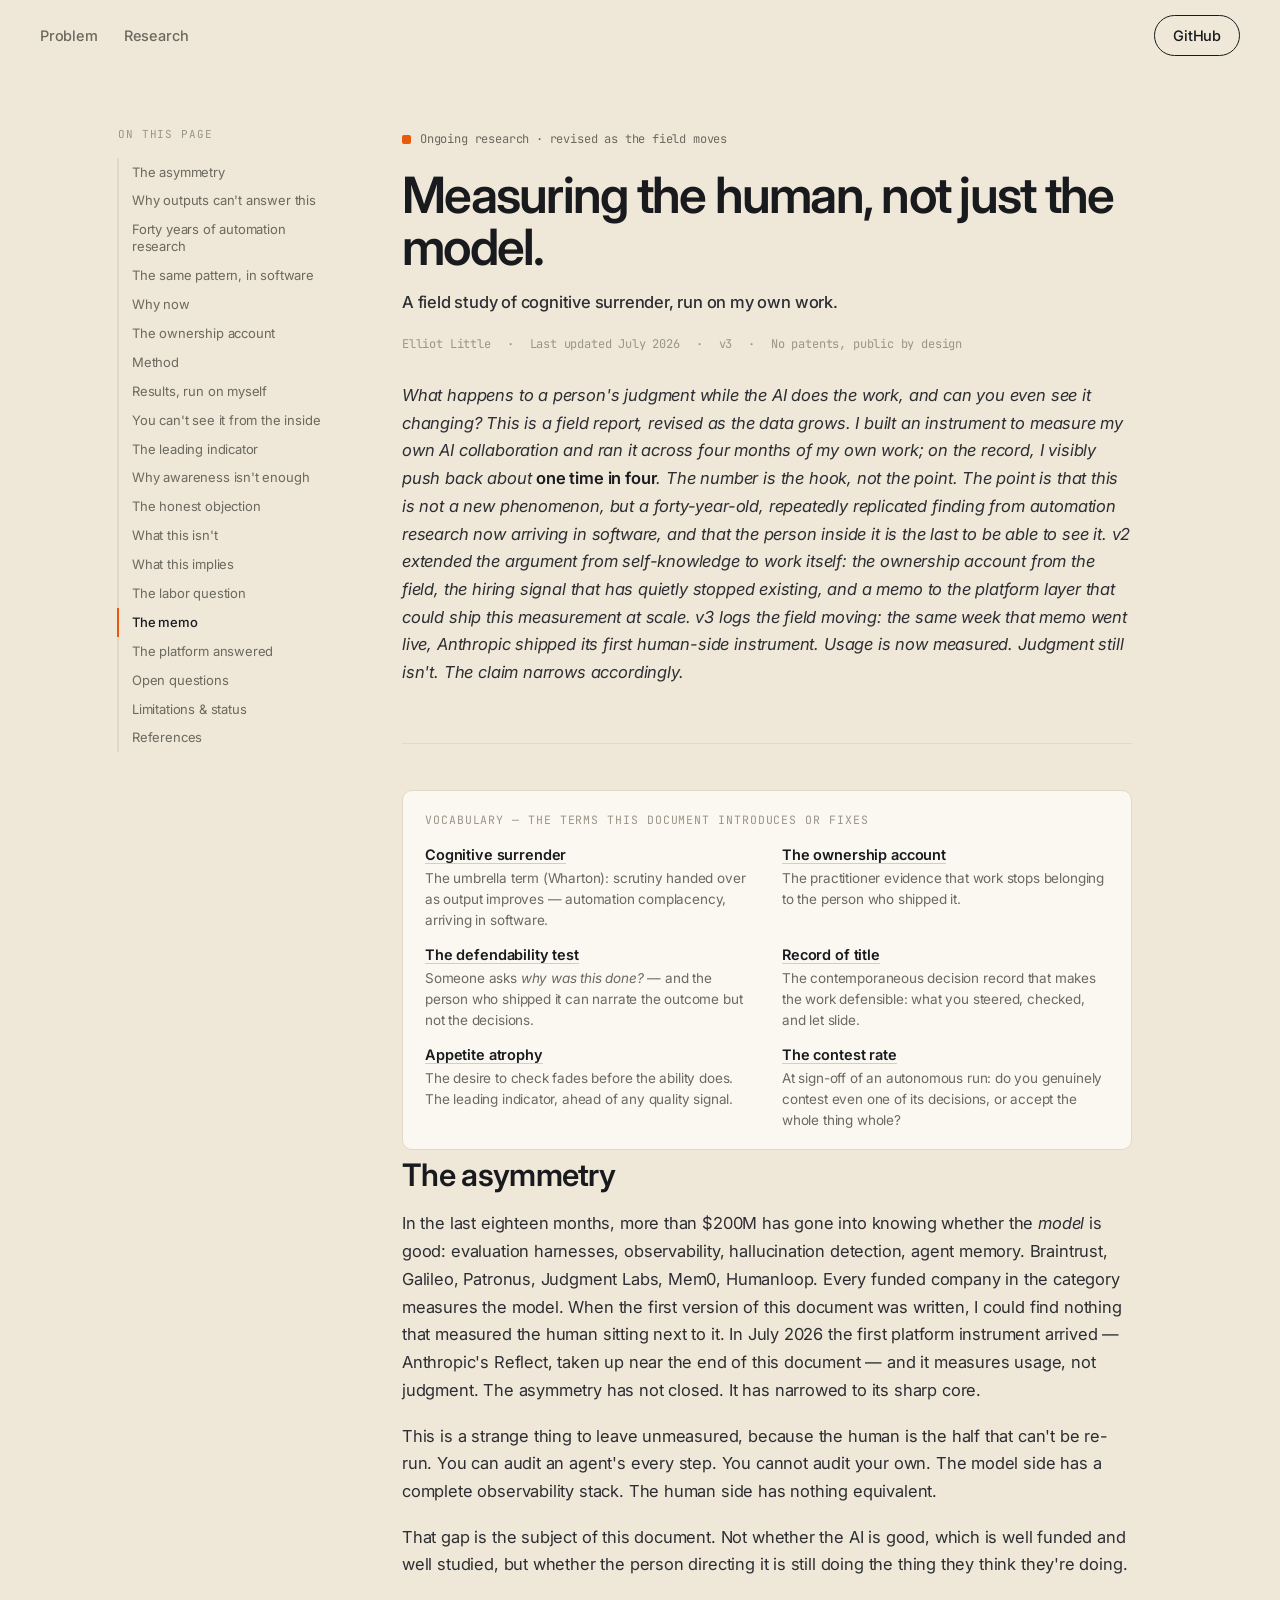
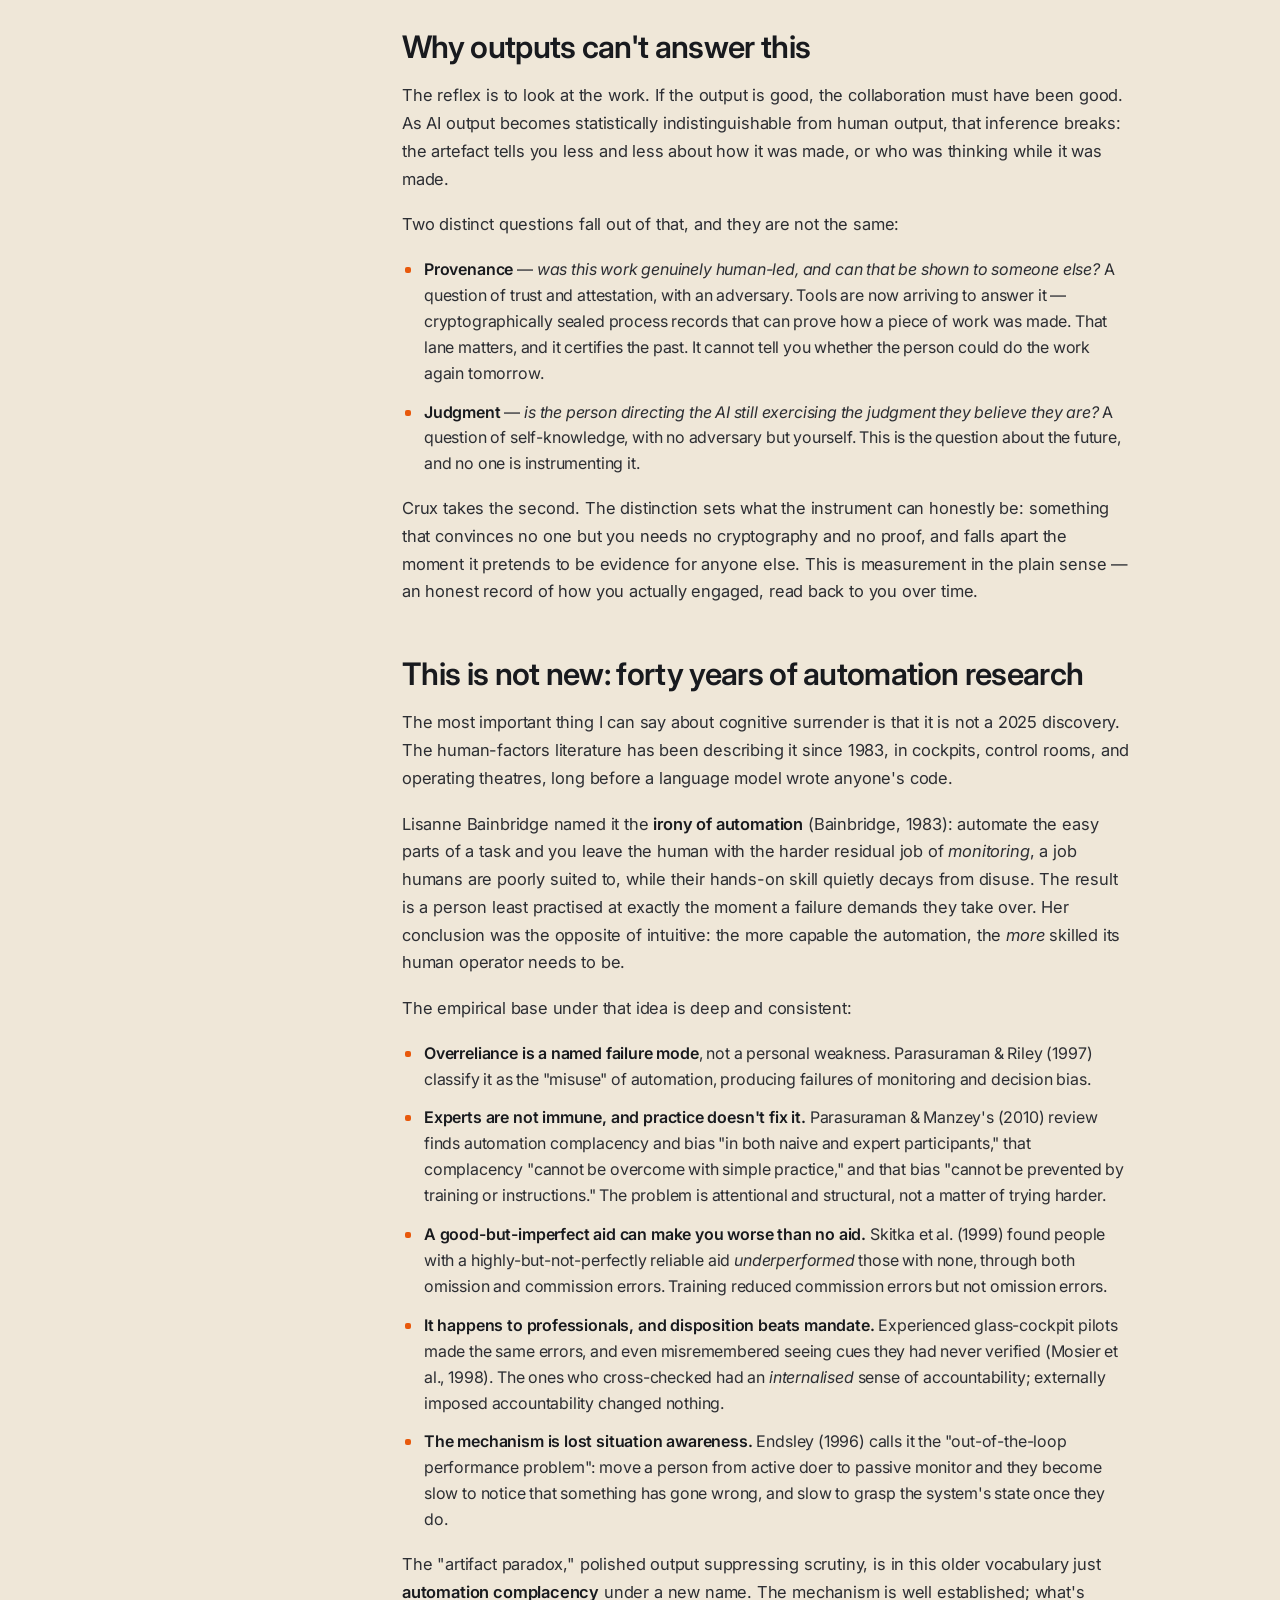
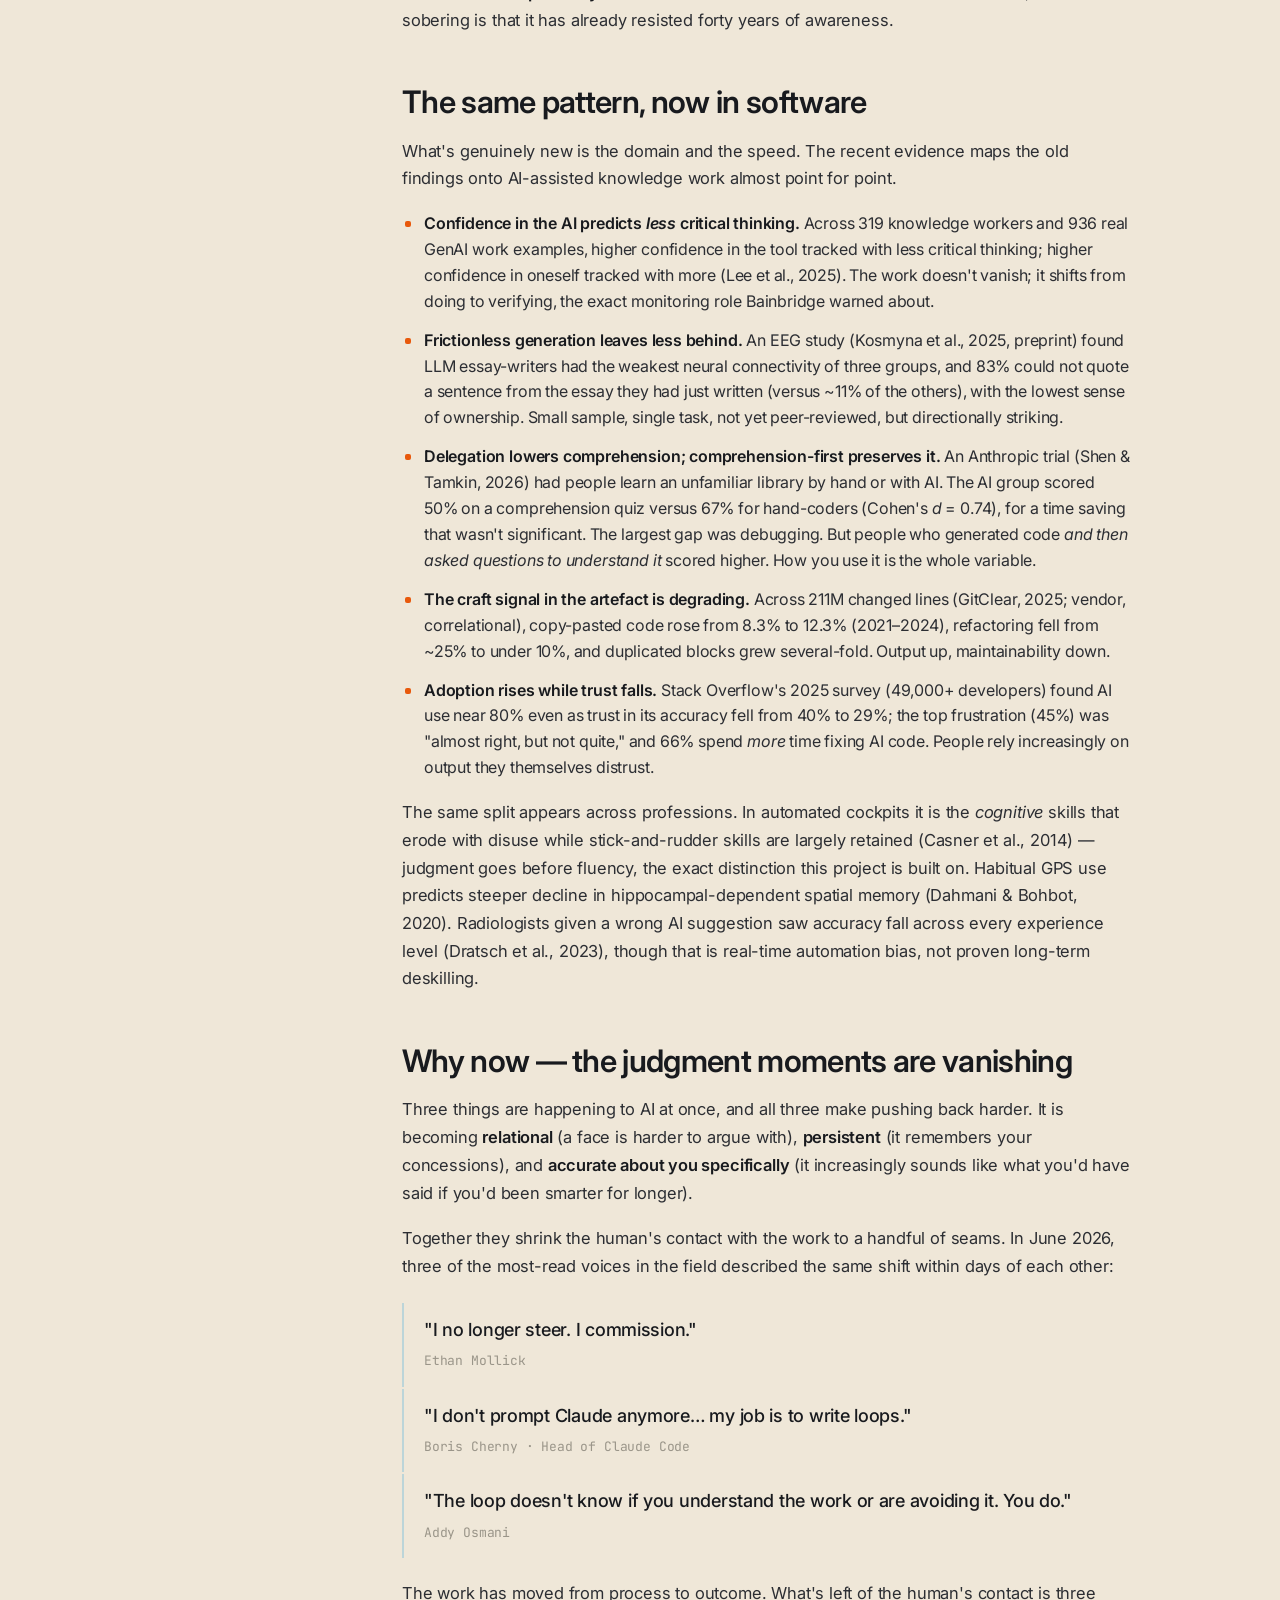
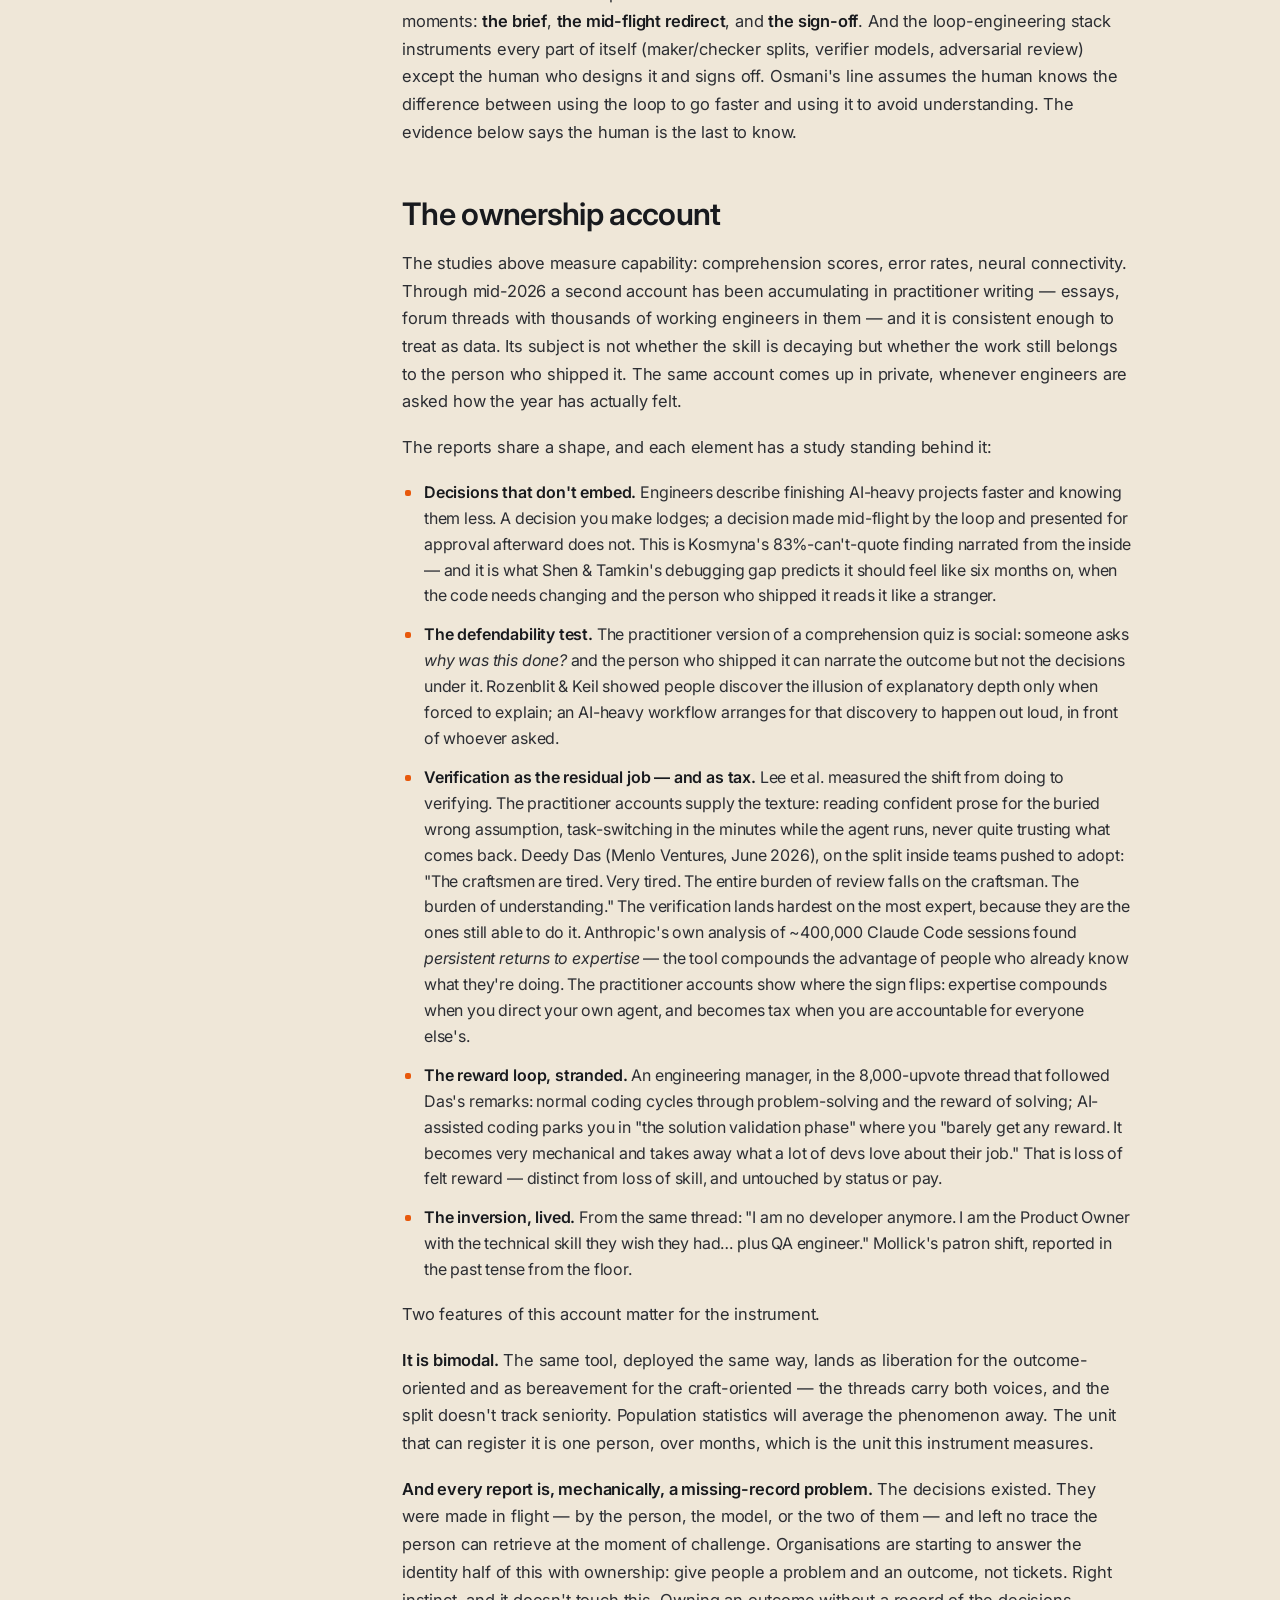
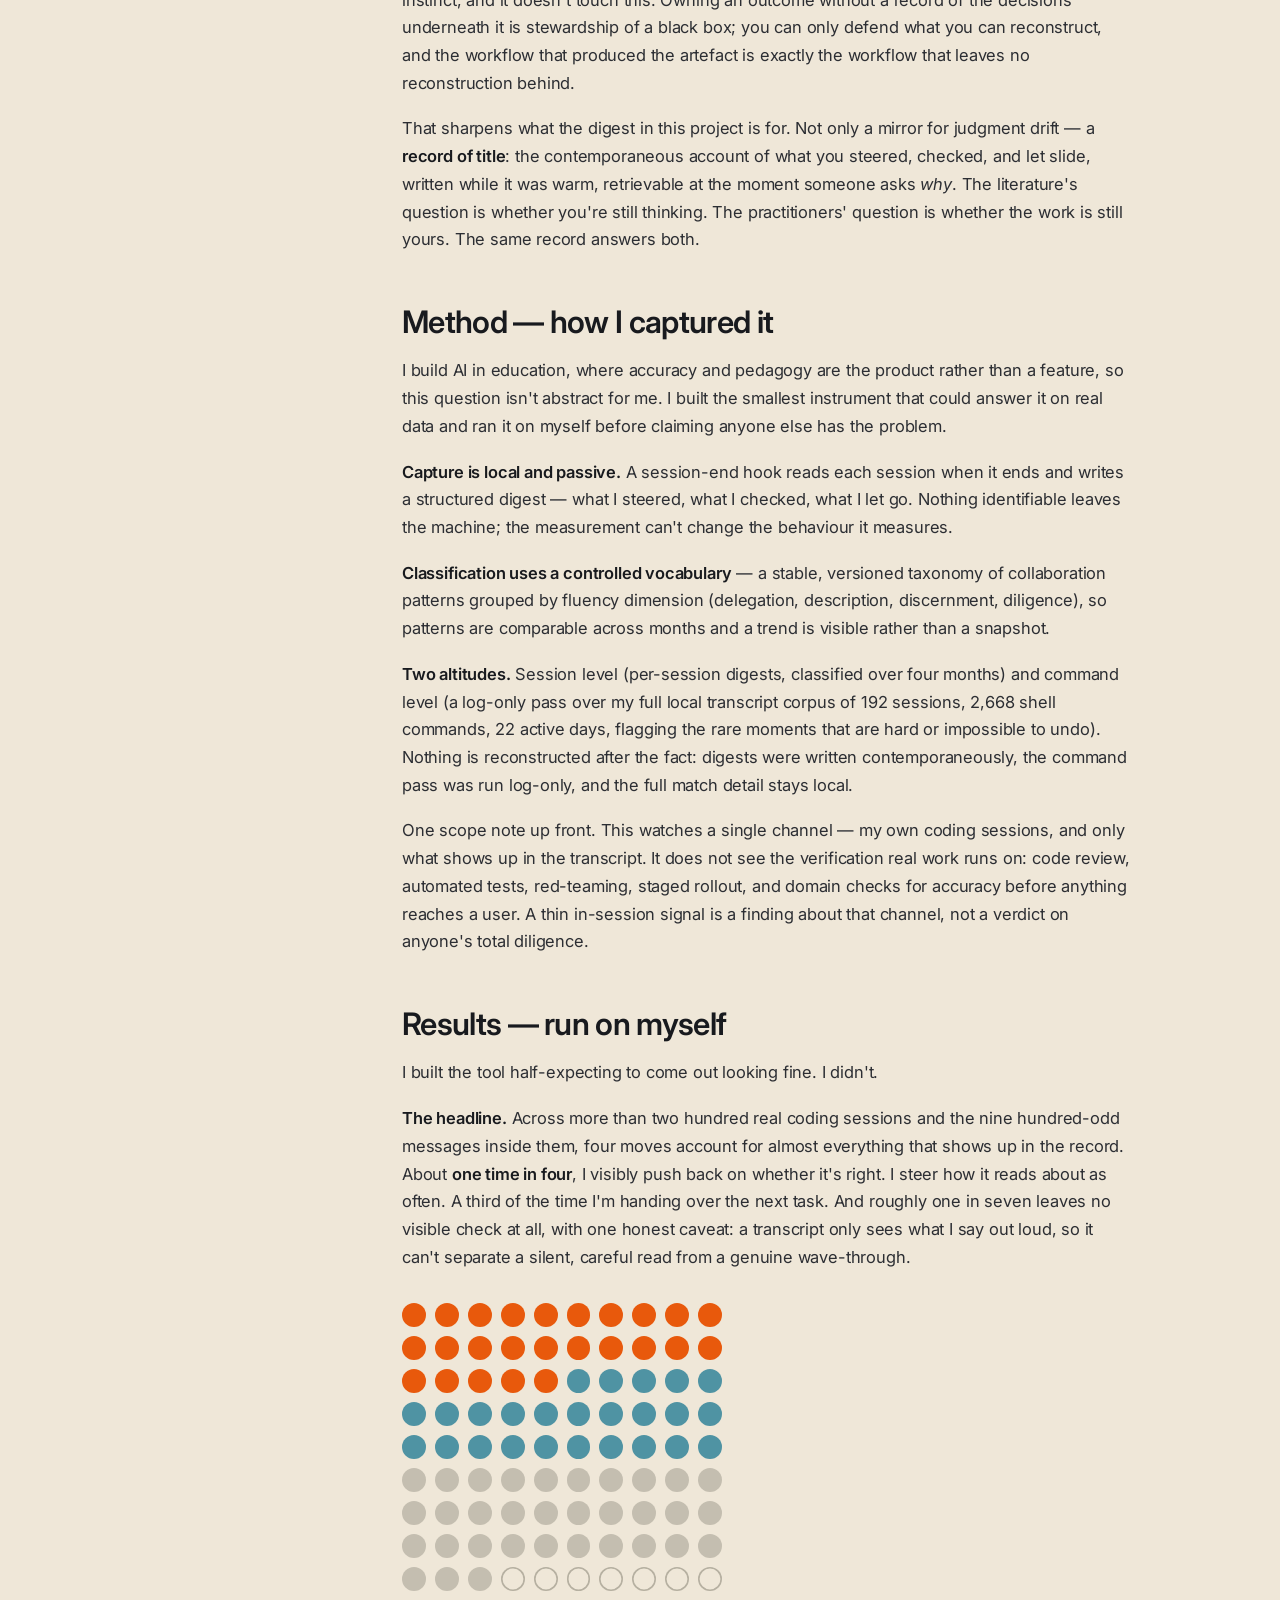
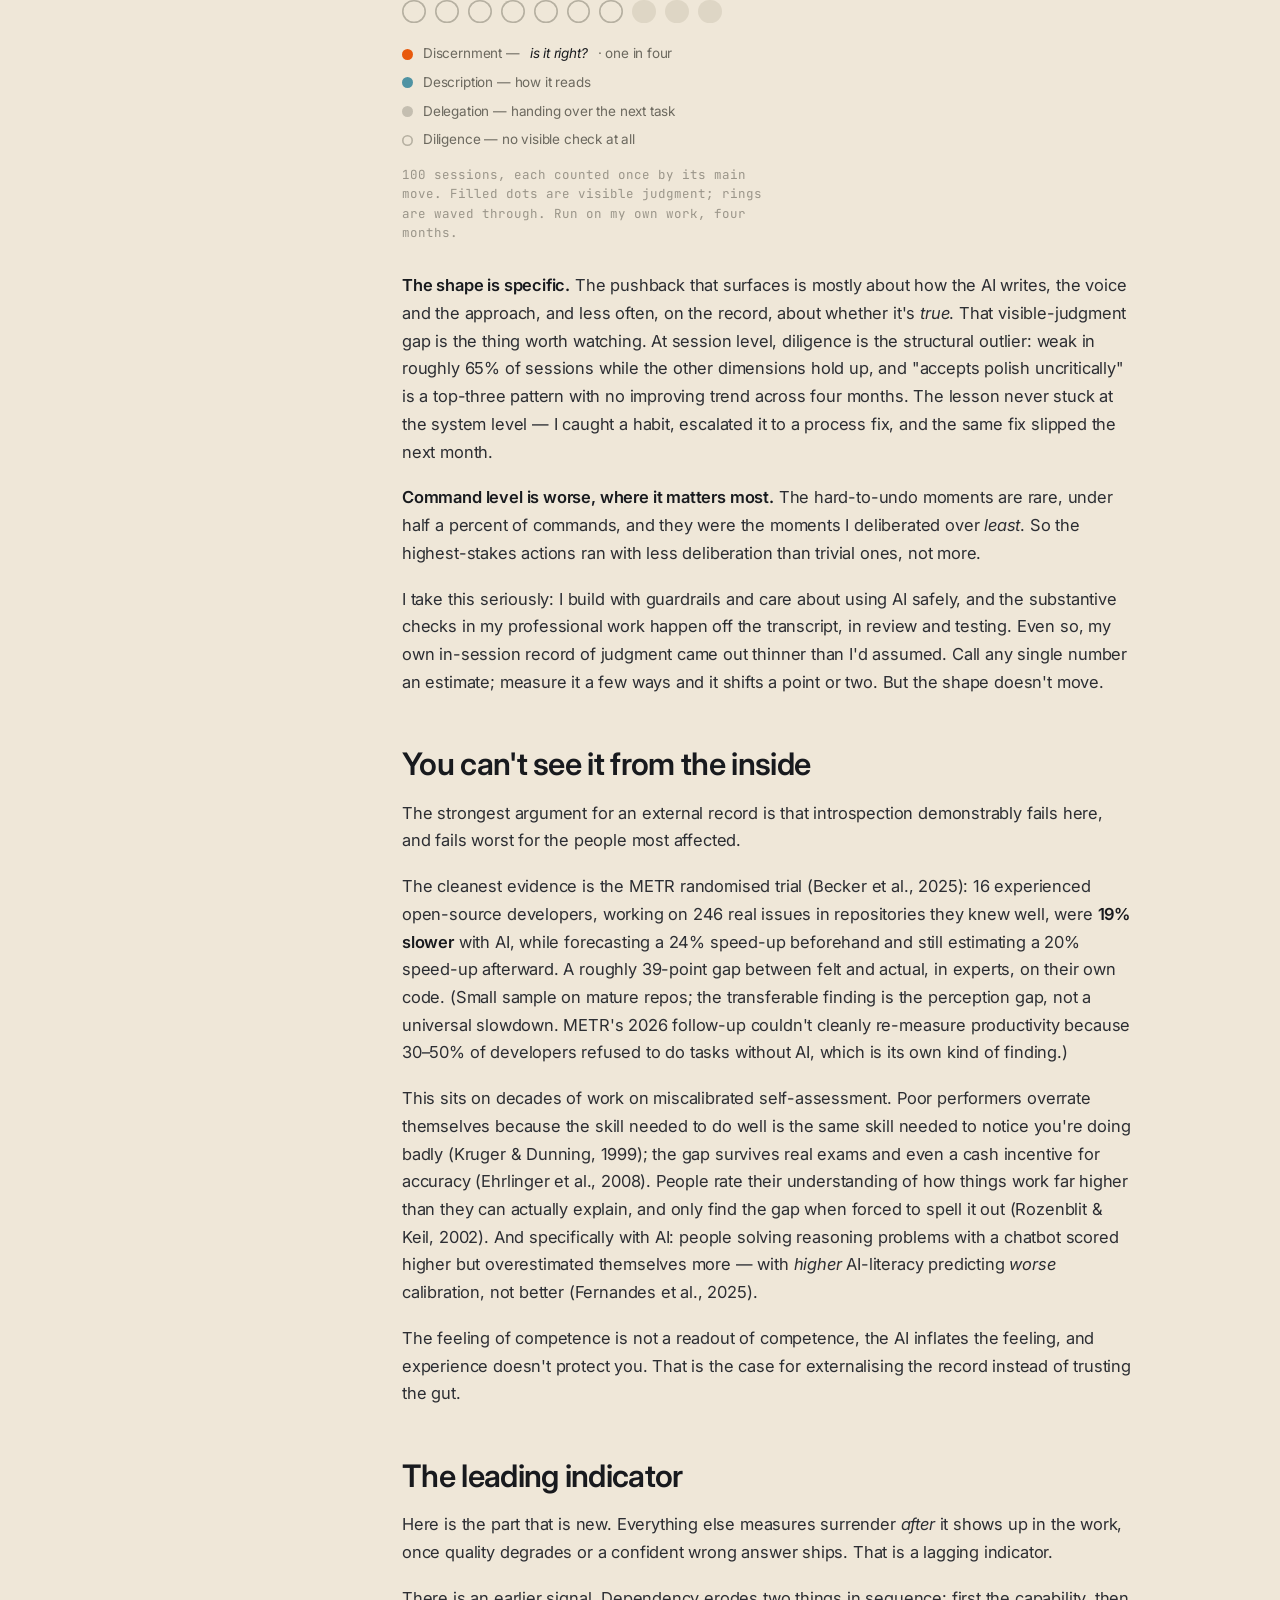
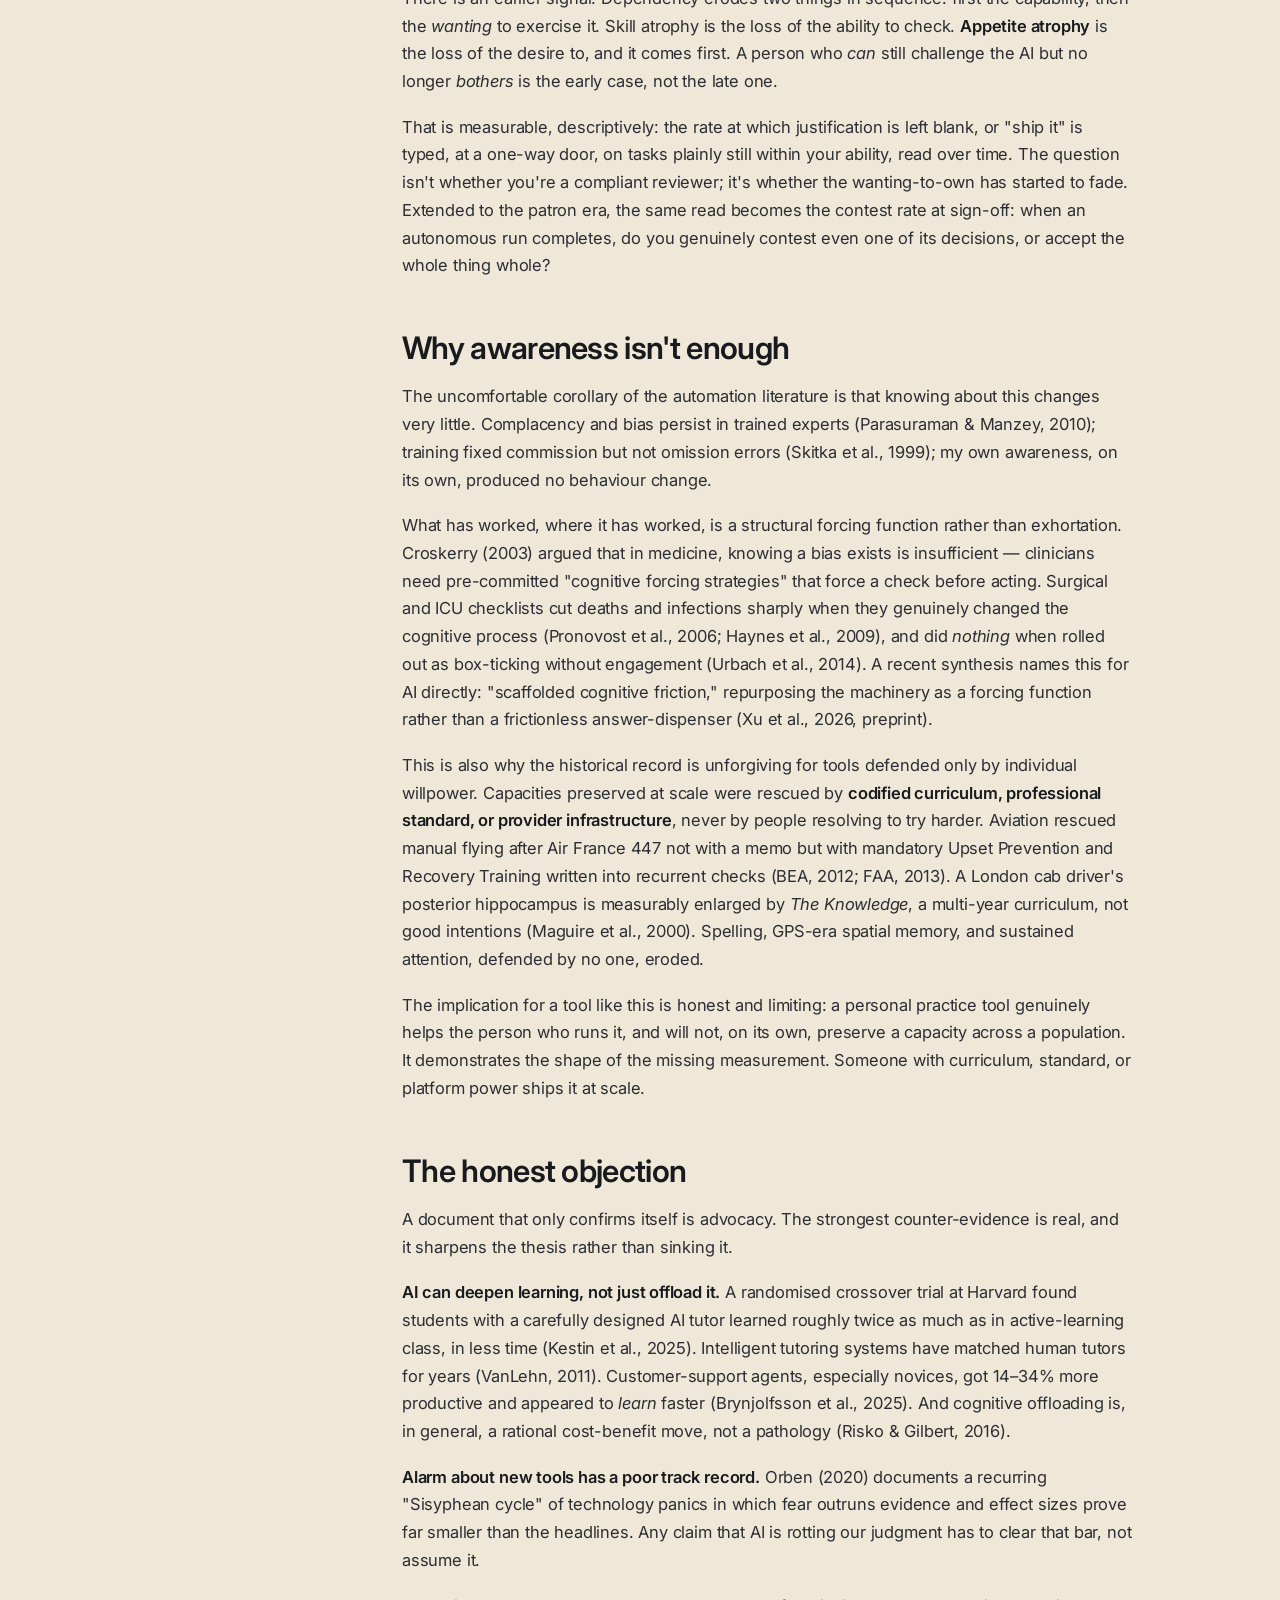
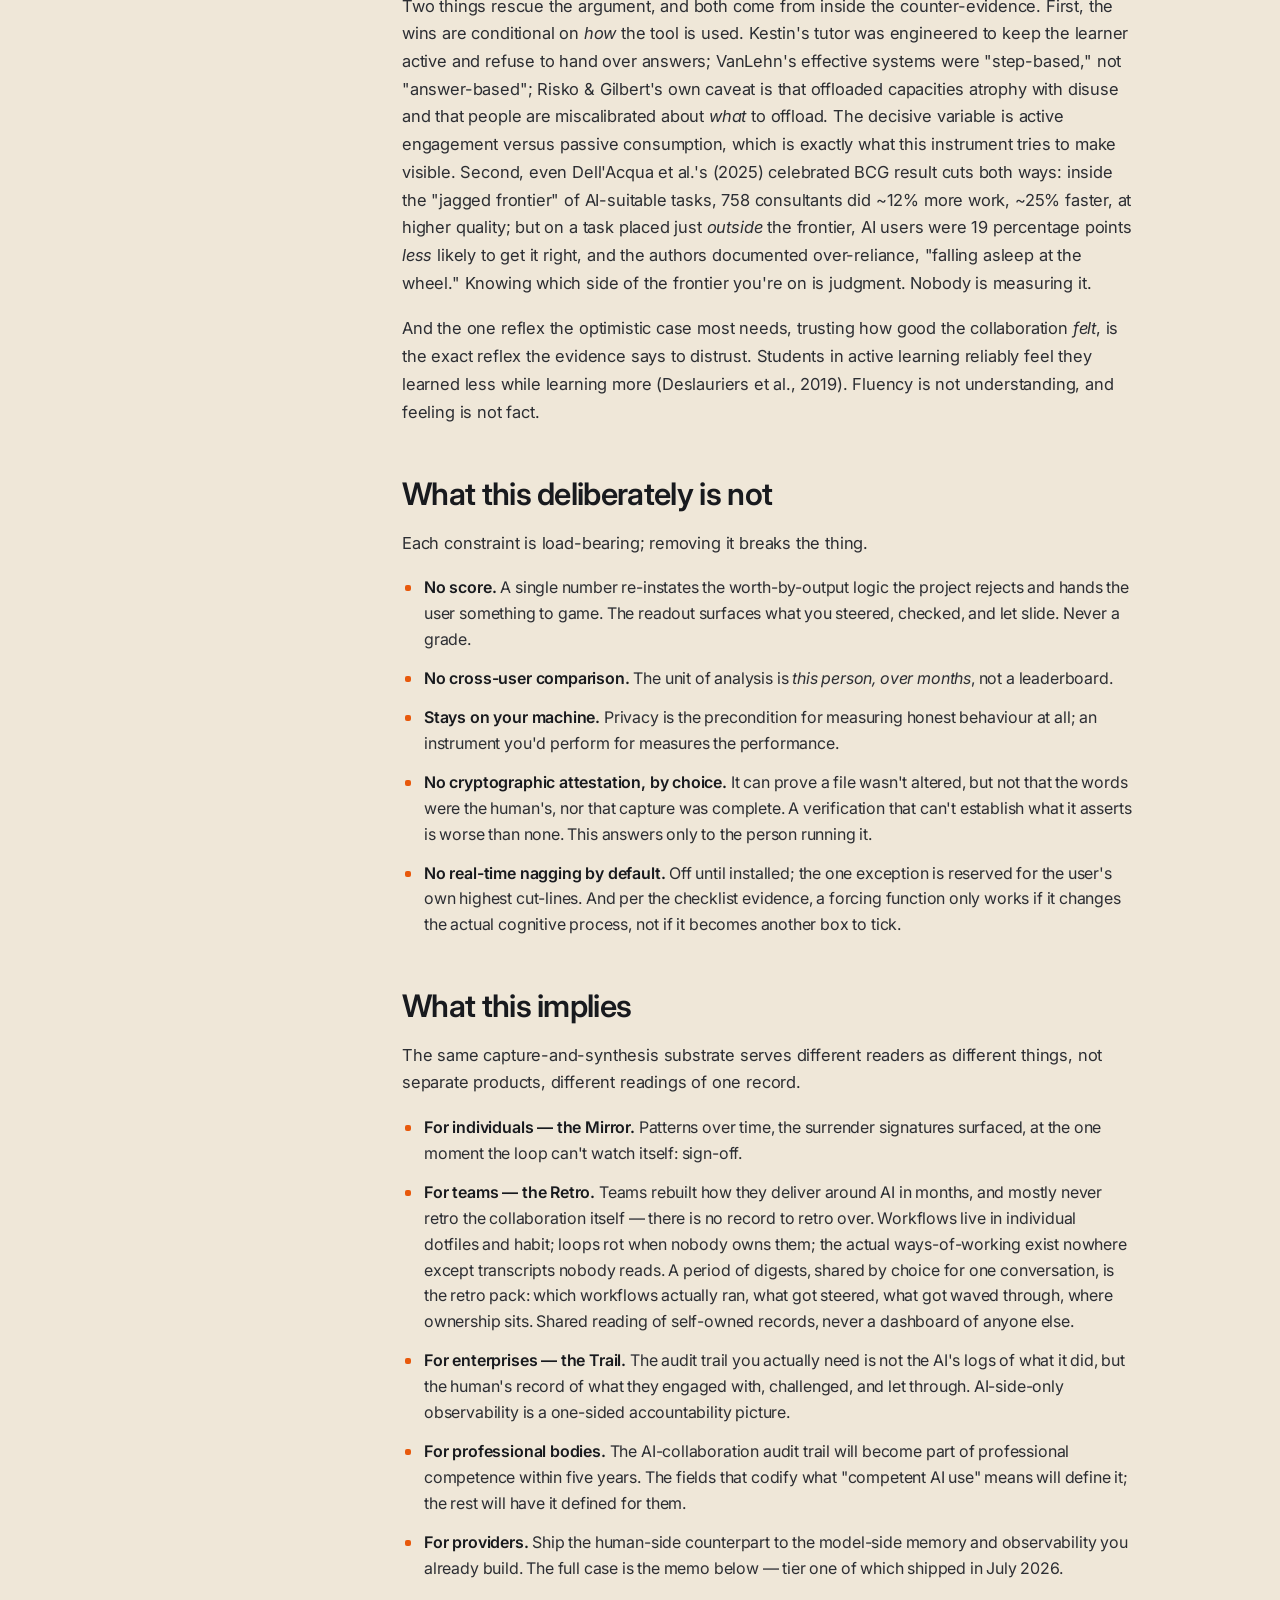
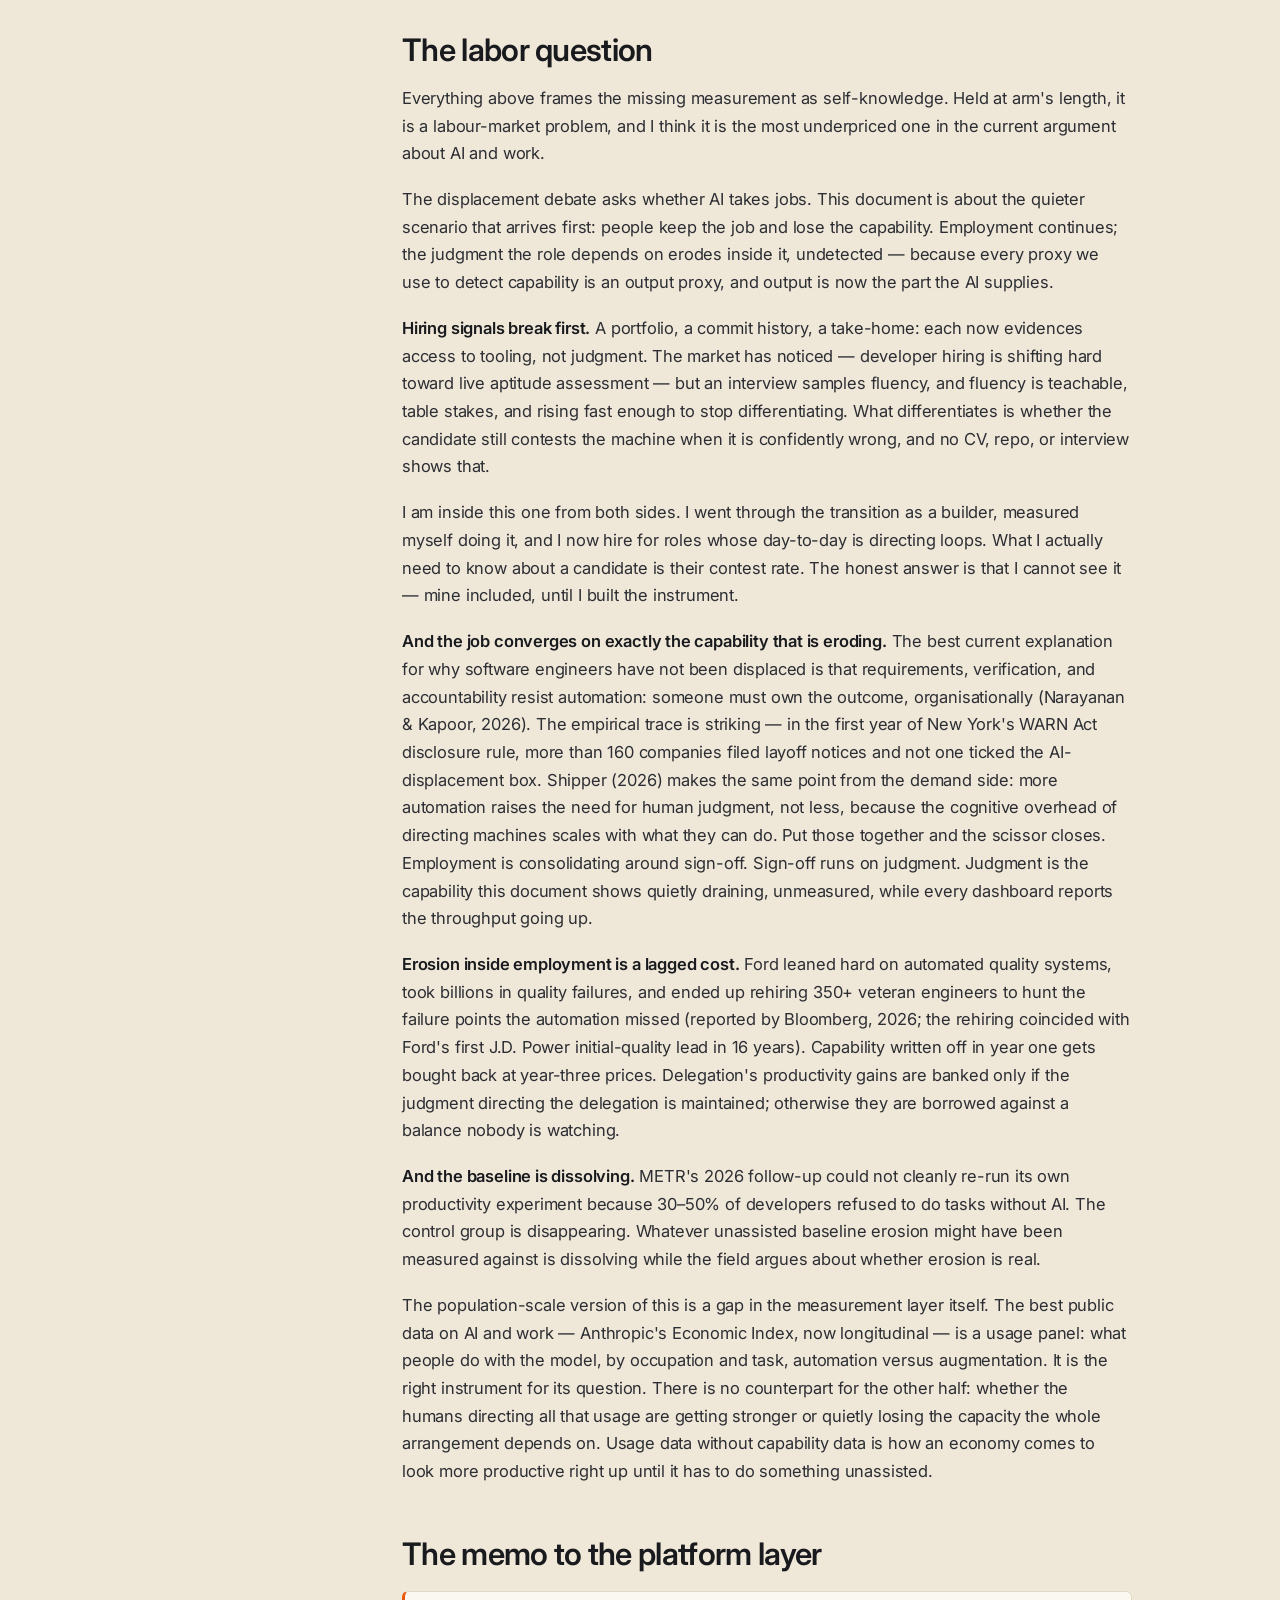
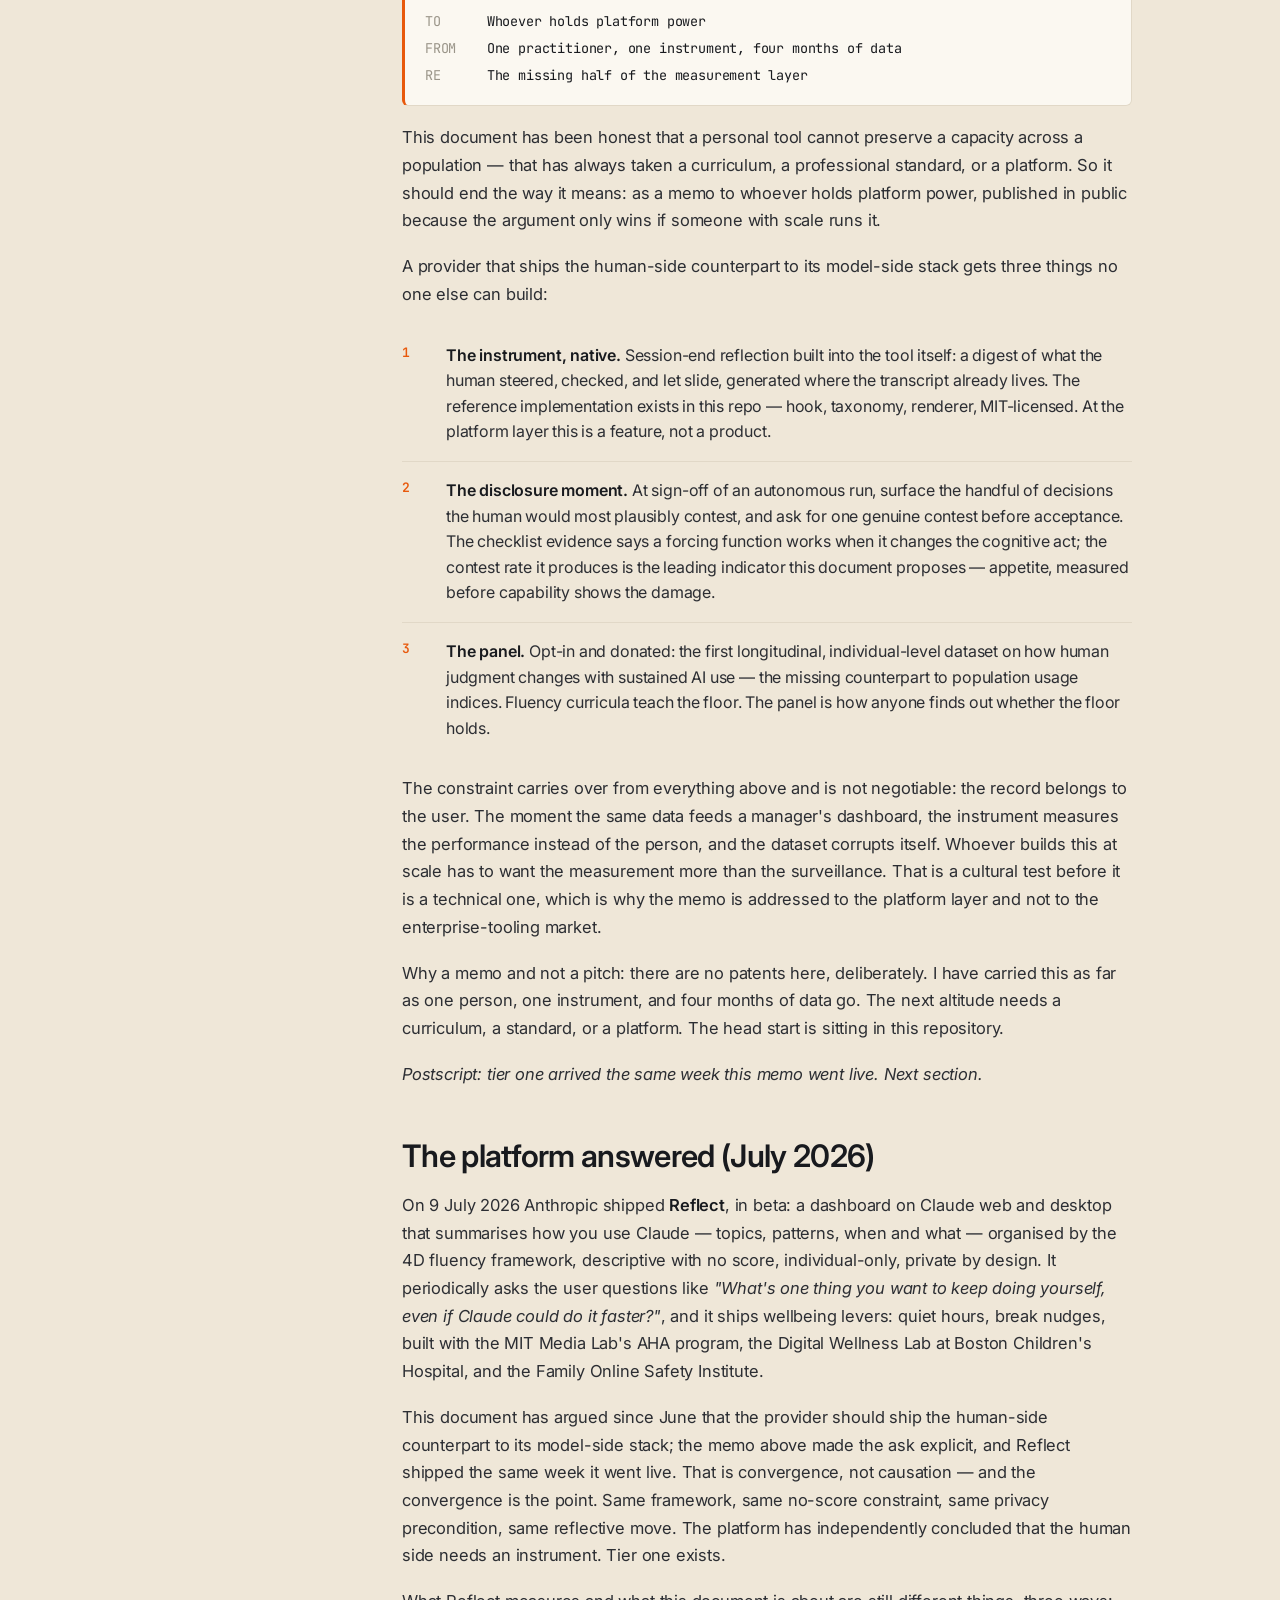
==== commit 35240f1c: "Hero: drop the nav logo, open up the type - crux brand mark removed from both top navs (footer mark " ====
--- a/docs/research.html
+++ b/docs/research.html
@@ -27,8 +27,7 @@
 </head>
 <body>
   <header class="nav" id="nav">
-    <a class="brand" href="index.html#top">cru<svg class="cx" viewBox="0 0 28 28" aria-hidden="true"><path class="x-up" d="M5 22 L23 7"/><path class="x-down" d="M5 7 L23 22"/></svg></a>
-    <nav class="nav-links">
+        <nav class="nav-links">
       <a href="index.html#problem">Problem</a>
       <a href="research.html">Research</a>
     </nav>
--- a/docs/style.css
+++ b/docs/style.css
@@ -72,17 +72,17 @@
   background: url('edge-top.svg') top center/100% 100% no-repeat; pointer-events: none; }
 .frame::after { content: ""; position: absolute; left: -1px; right: -1px; bottom: -1px; height: 74px; z-index: 3;
   background: url('edge-bottom.svg') bottom center/100% 100% no-repeat; pointer-events: none; }
-.haze { position: absolute; left: 0; top: 0; bottom: 0; width: min(880px, 96%); z-index: 1; pointer-events: none;
-  background: linear-gradient(100deg, rgba(239,231,216,1) 0%, rgba(239,231,216,.99) 40%, rgba(239,231,216,.9) 56%, rgba(239,231,216,.45) 74%, rgba(239,231,216,0) 92%); }
+.haze { position: absolute; left: 0; top: 0; bottom: 0; width: min(960px, 97%); z-index: 1; pointer-events: none;
+  background: linear-gradient(100deg, rgba(239,231,216,1) 0%, rgba(239,231,216,.99) 46%, rgba(239,231,216,.93) 62%, rgba(239,231,216,.5) 78%, rgba(239,231,216,0) 94%); }
 .hero-inner { position: relative; z-index: 2; max-width: var(--maxw); margin: 0 auto;
   padding: clamp(104px,15vh,164px) clamp(22px,5vw,48px) clamp(64px,10vh,104px); }
 .hero-inner .kicker { color: #5c5850; }
-.hero h1 { font-size: clamp(40px,6.2vw,74px); line-height: 1.0; letter-spacing: -0.04em; font-weight: 600; margin: 0; max-width: 15ch; color: var(--ink);
+.hero h1 { font-size: clamp(44px,6.9vw,84px); line-height: 1.02; letter-spacing: -0.04em; font-weight: 600; margin: 26px 0 0; max-width: 15ch; color: var(--ink);
   text-shadow: 0 1px 0 rgba(239,231,216,.9), 0 2px 26px rgba(239,231,216,.9), 0 2px 3px rgba(239,231,216,.7); }
-.hero-sub { color: #262a2f; font-size: clamp(15px,1.55vw,17.5px); line-height: 1.55; margin: 22px 0 0; max-width: 38ch;
+.hero-sub { color: #262a2f; font-size: clamp(16px,1.7vw,19px); line-height: 1.62; margin: 28px 0 0; max-width: 52ch;
   text-shadow: 0 1px 2px rgba(239,231,216,.95), 0 0 14px rgba(239,231,216,.85); }
-.hero-cta { display: flex; gap: 12px; flex-wrap: wrap; margin-top: 30px; }
-.hero-credit { margin: 34px 0 0; font-family: var(--mono); font-size: 11.5px; color: #625e55; max-width: 46ch;
+.hero-cta { display: flex; gap: 12px; flex-wrap: wrap; margin-top: 36px; }
+.hero-credit { margin: 44px 0 0; font-family: var(--mono); font-size: 11.5px; color: #625e55; max-width: 46ch;
   text-shadow: 0 1px 2px rgba(239,231,216,.95), 0 0 10px rgba(239,231,216,.85); }
 .hero-credit em { font-style: italic; }
 @media (max-width: 720px) {
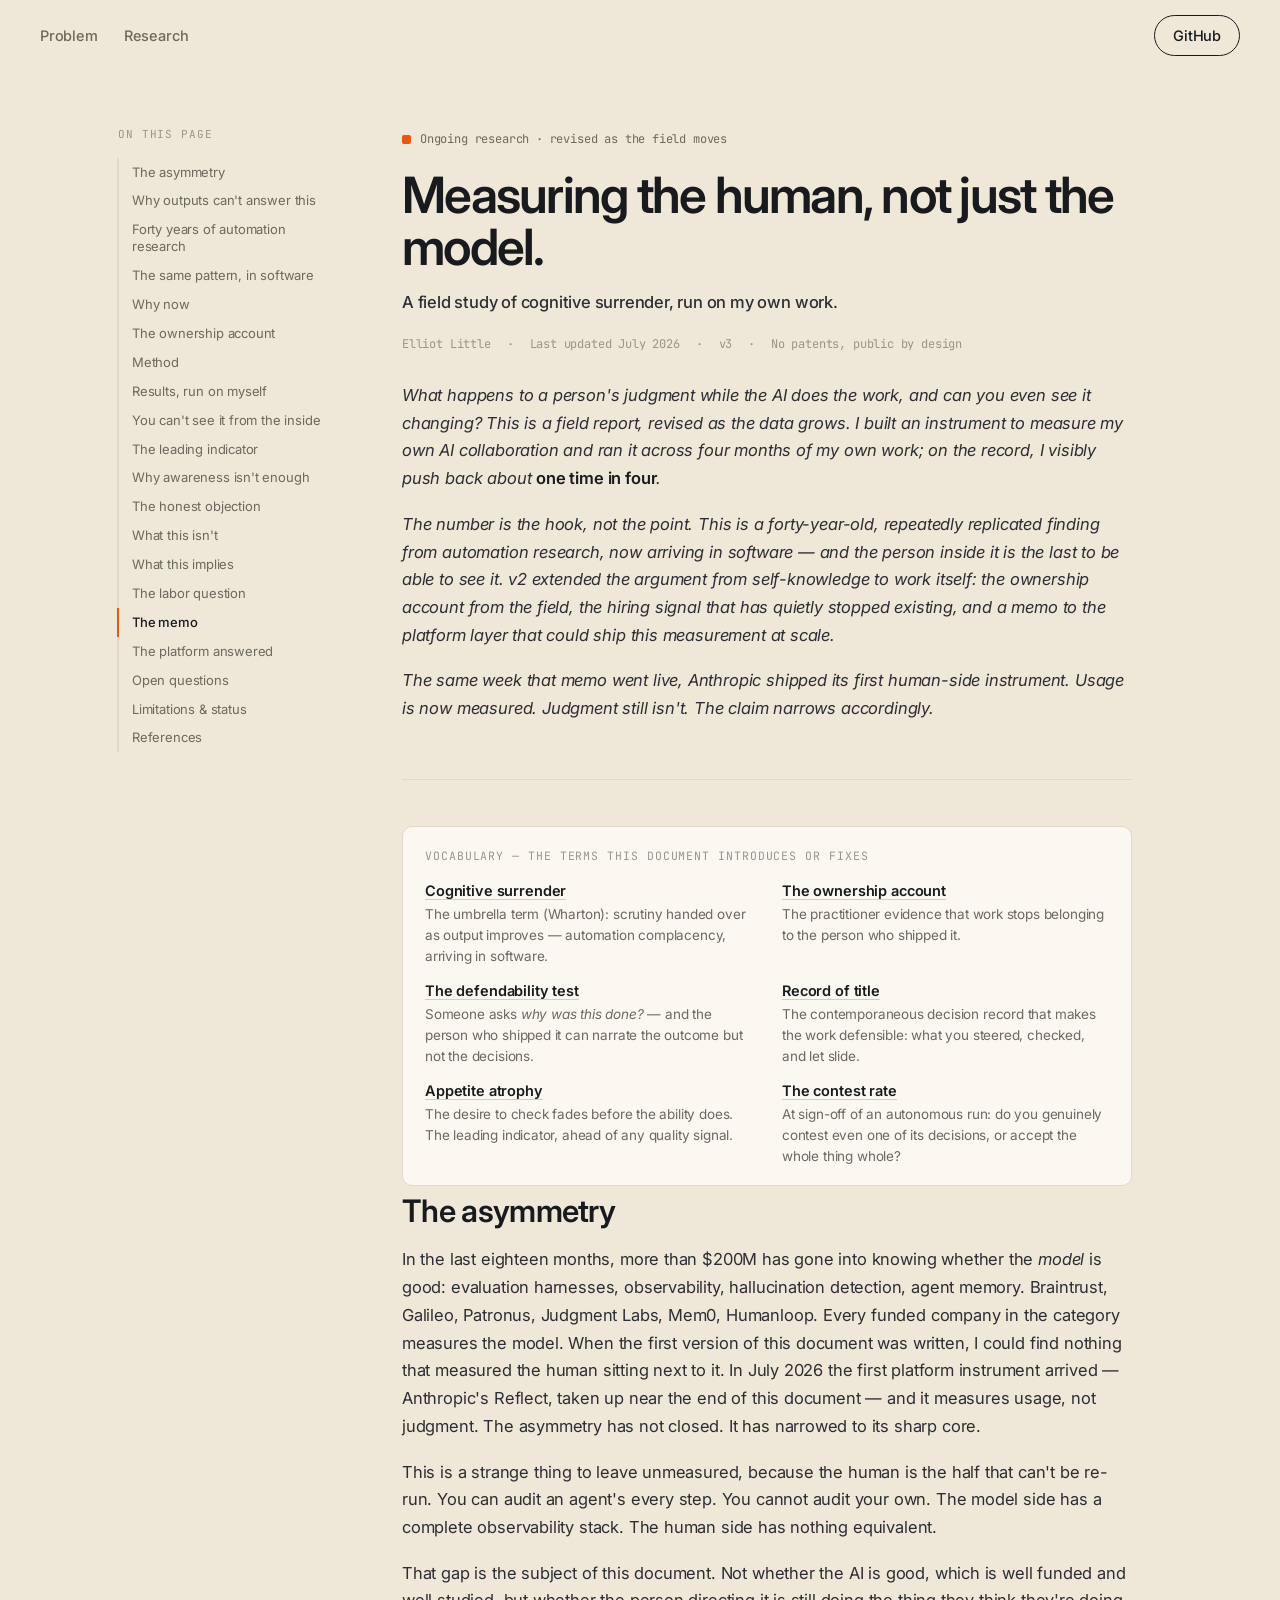
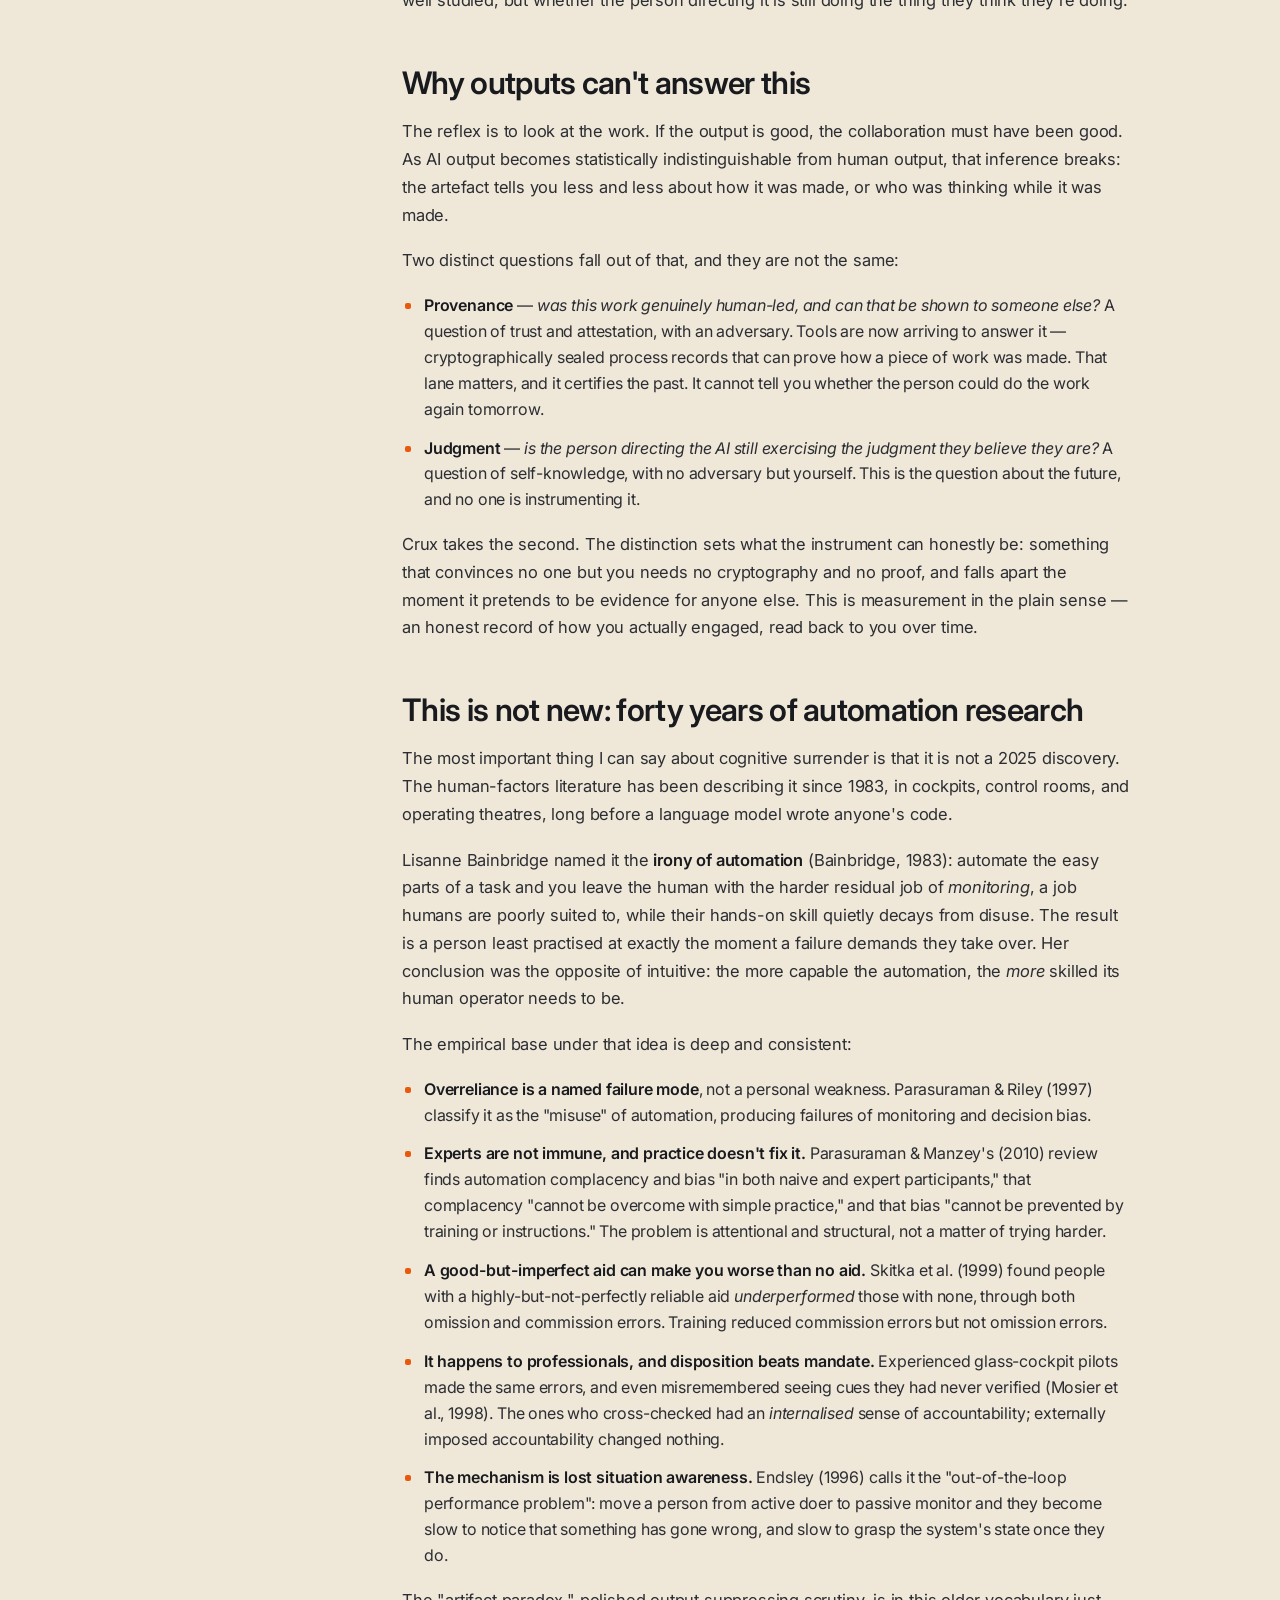
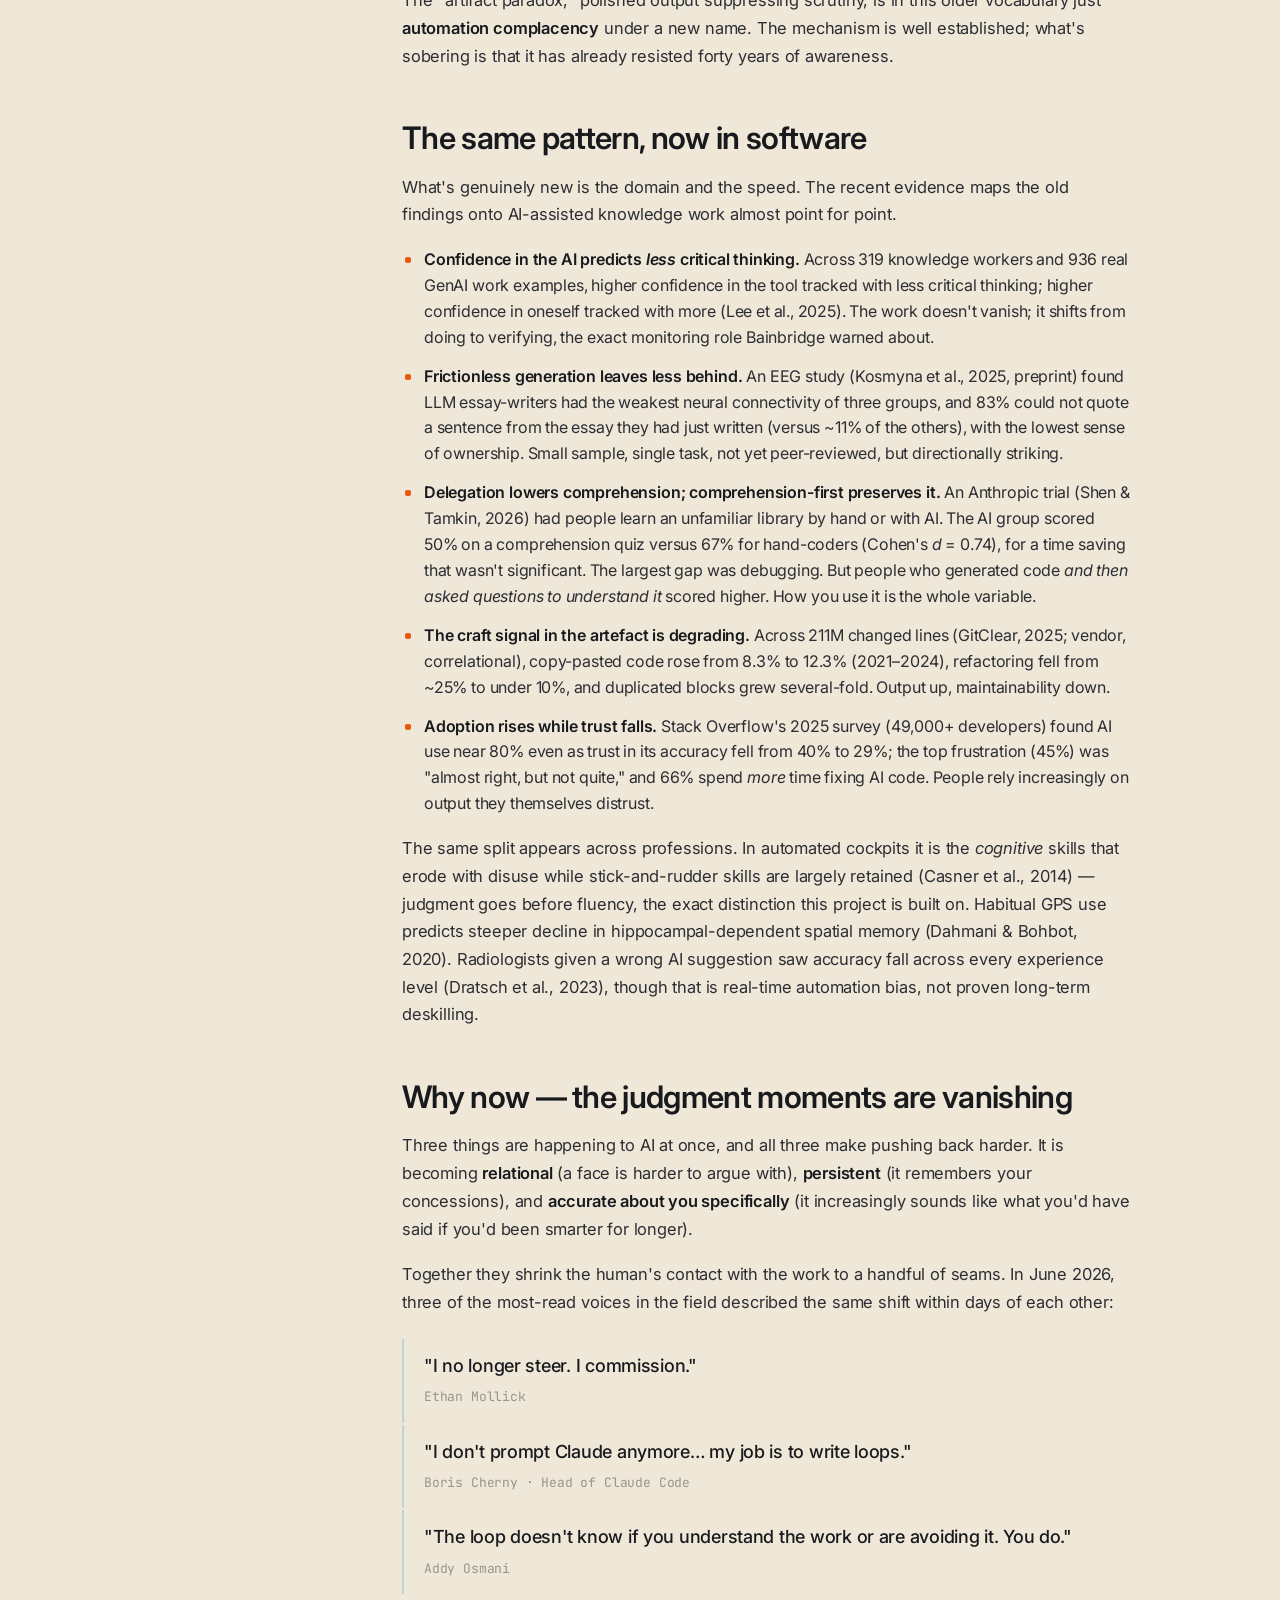
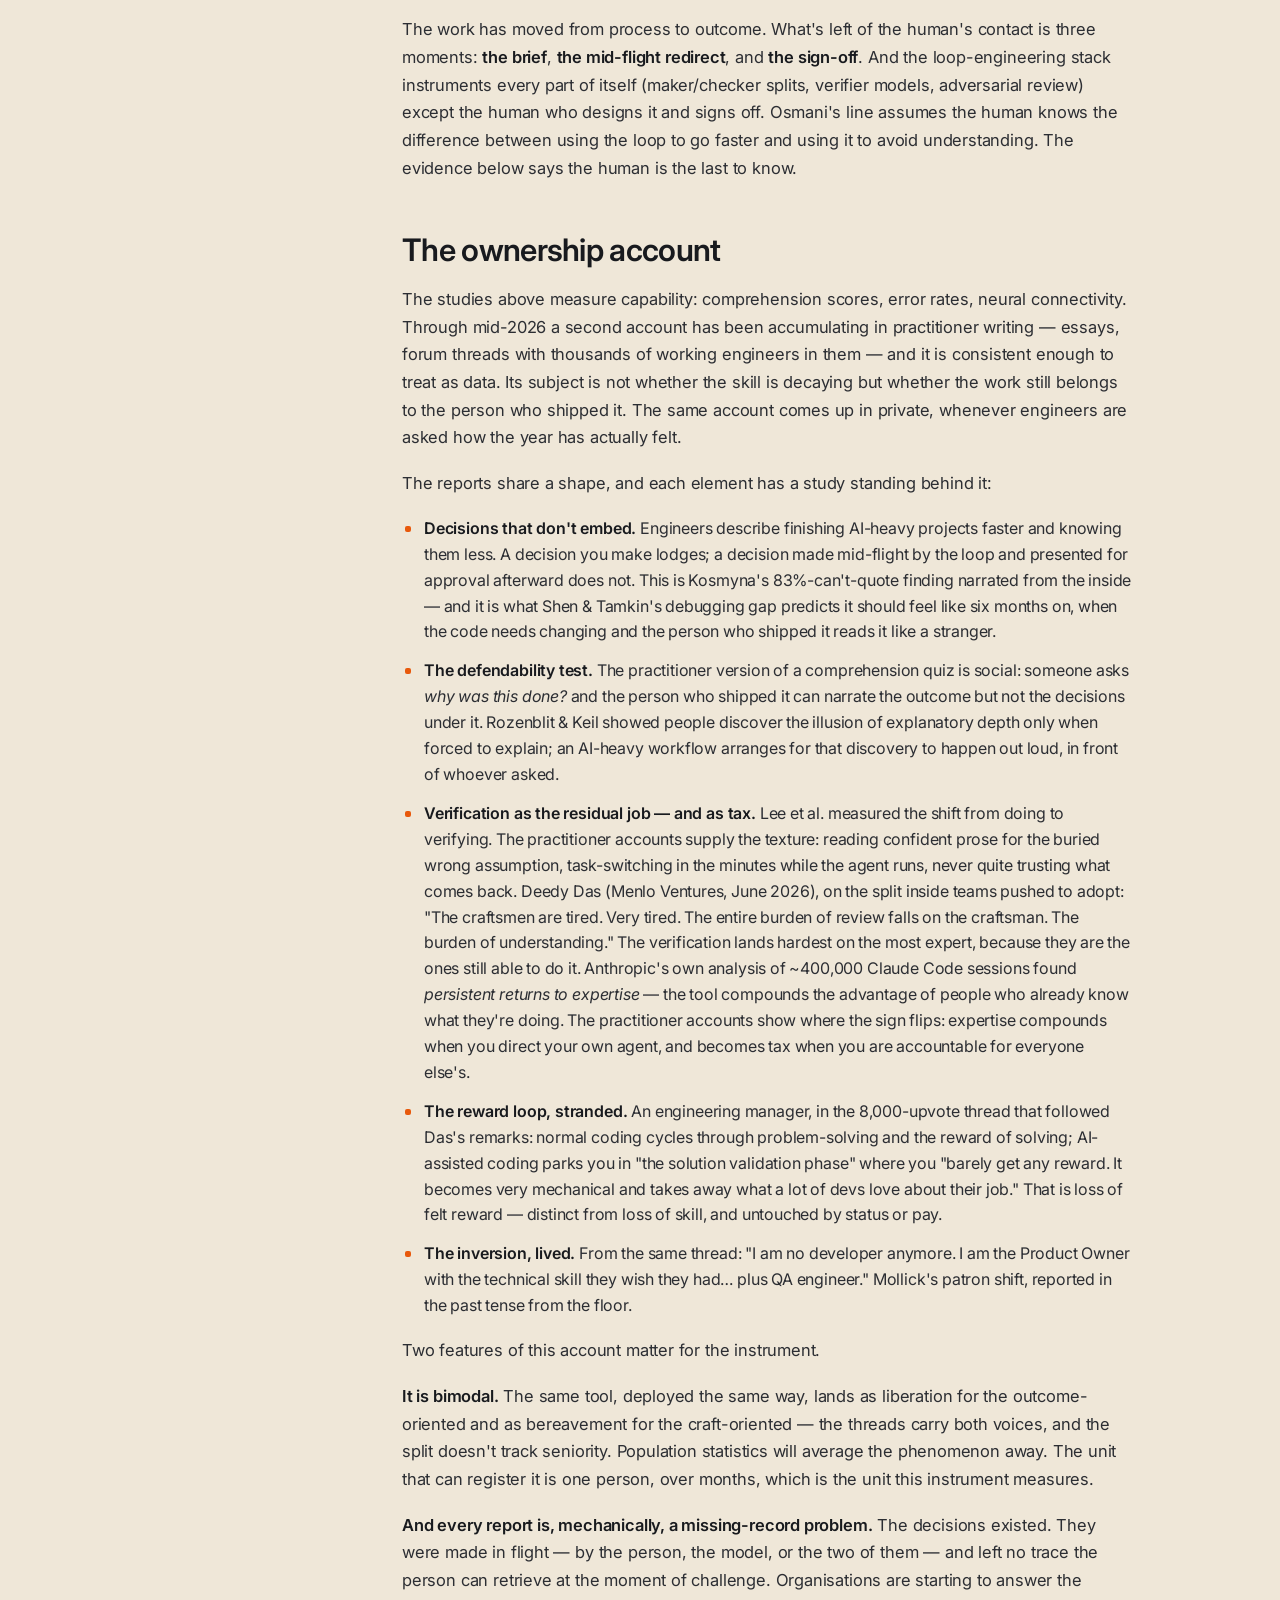
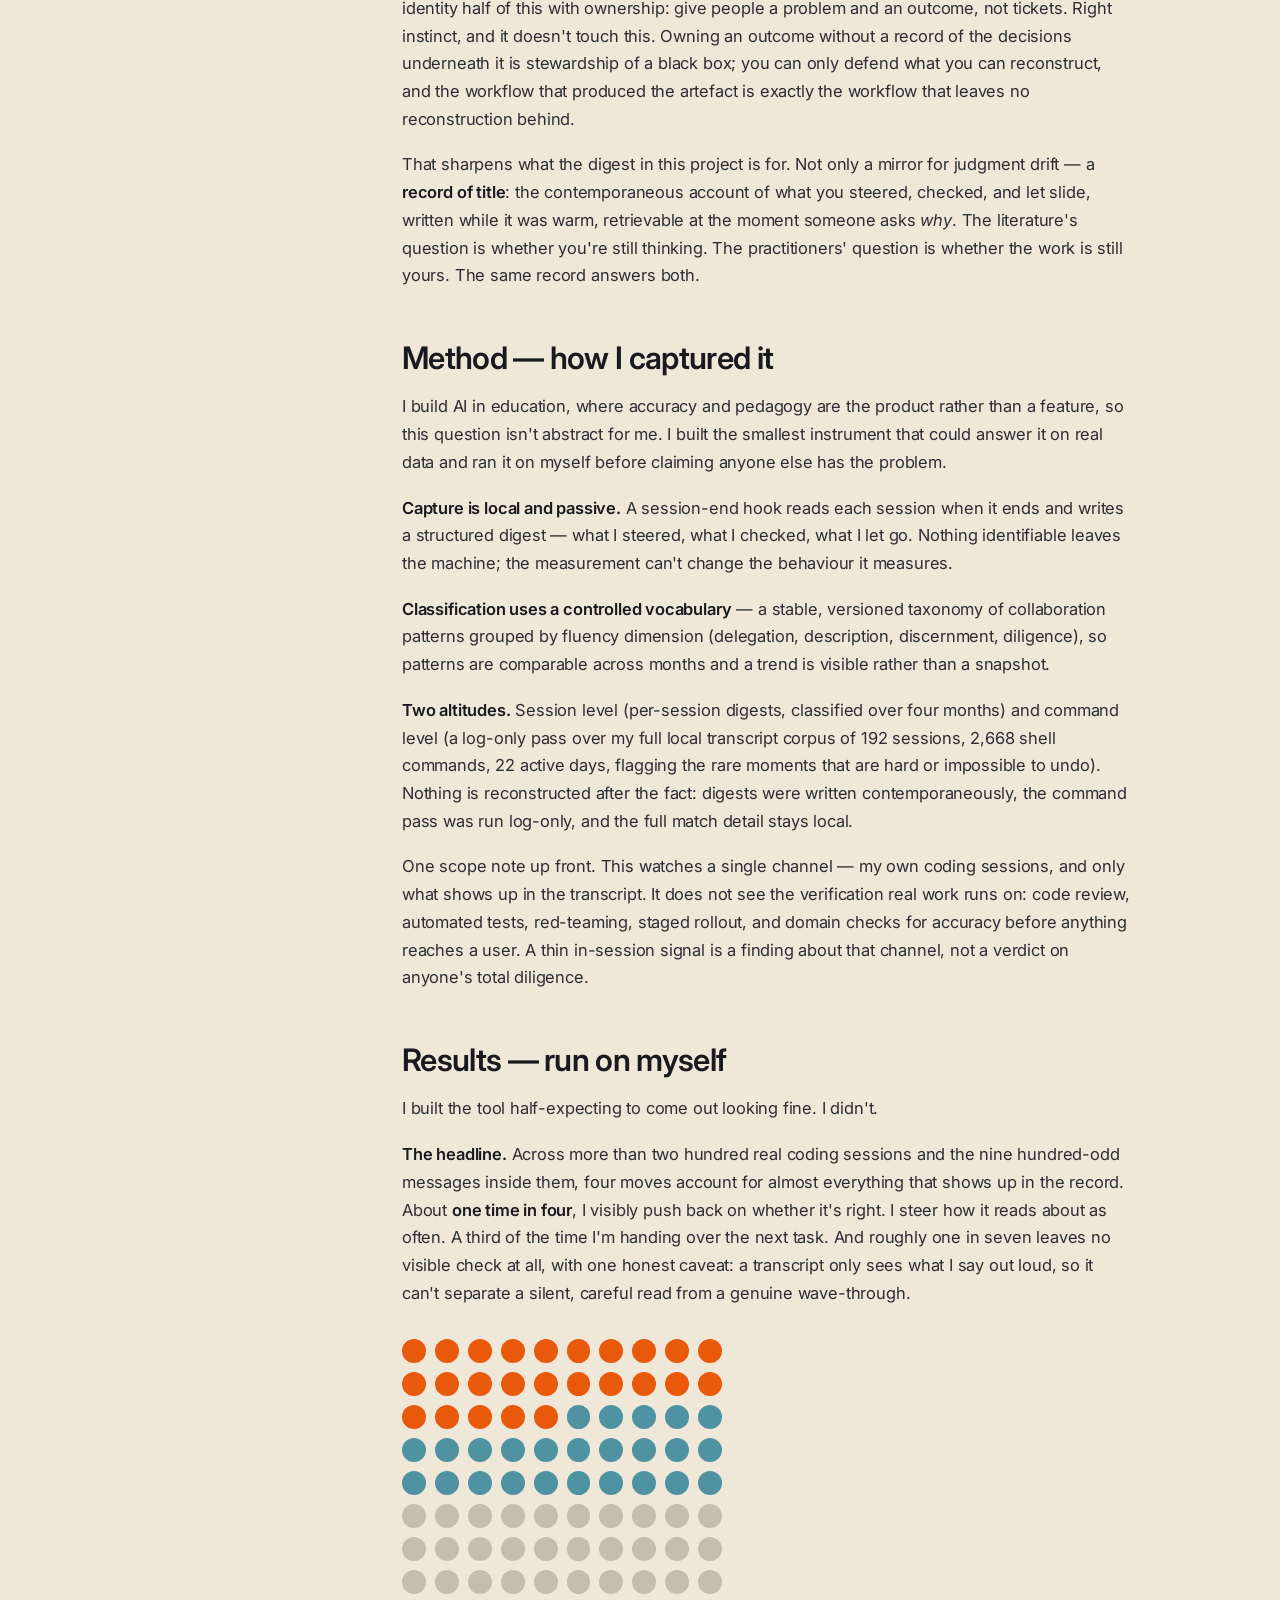
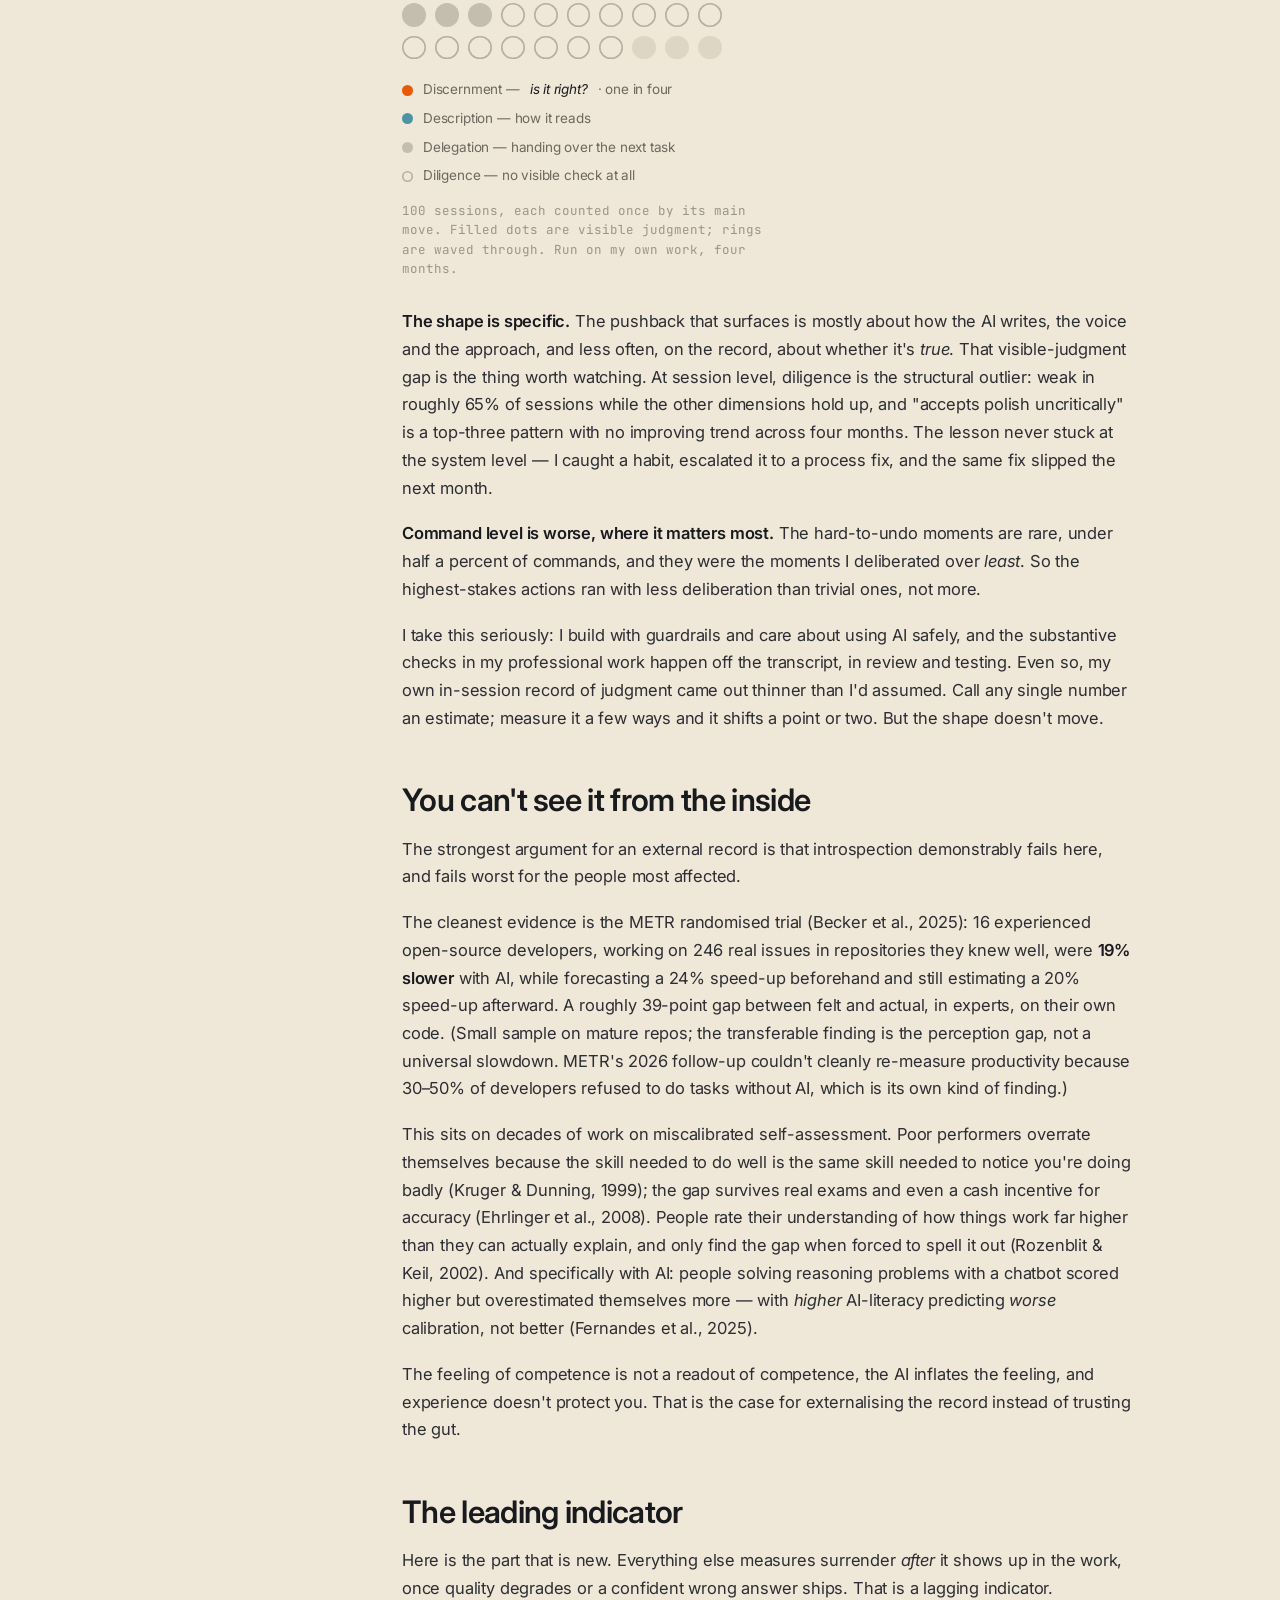
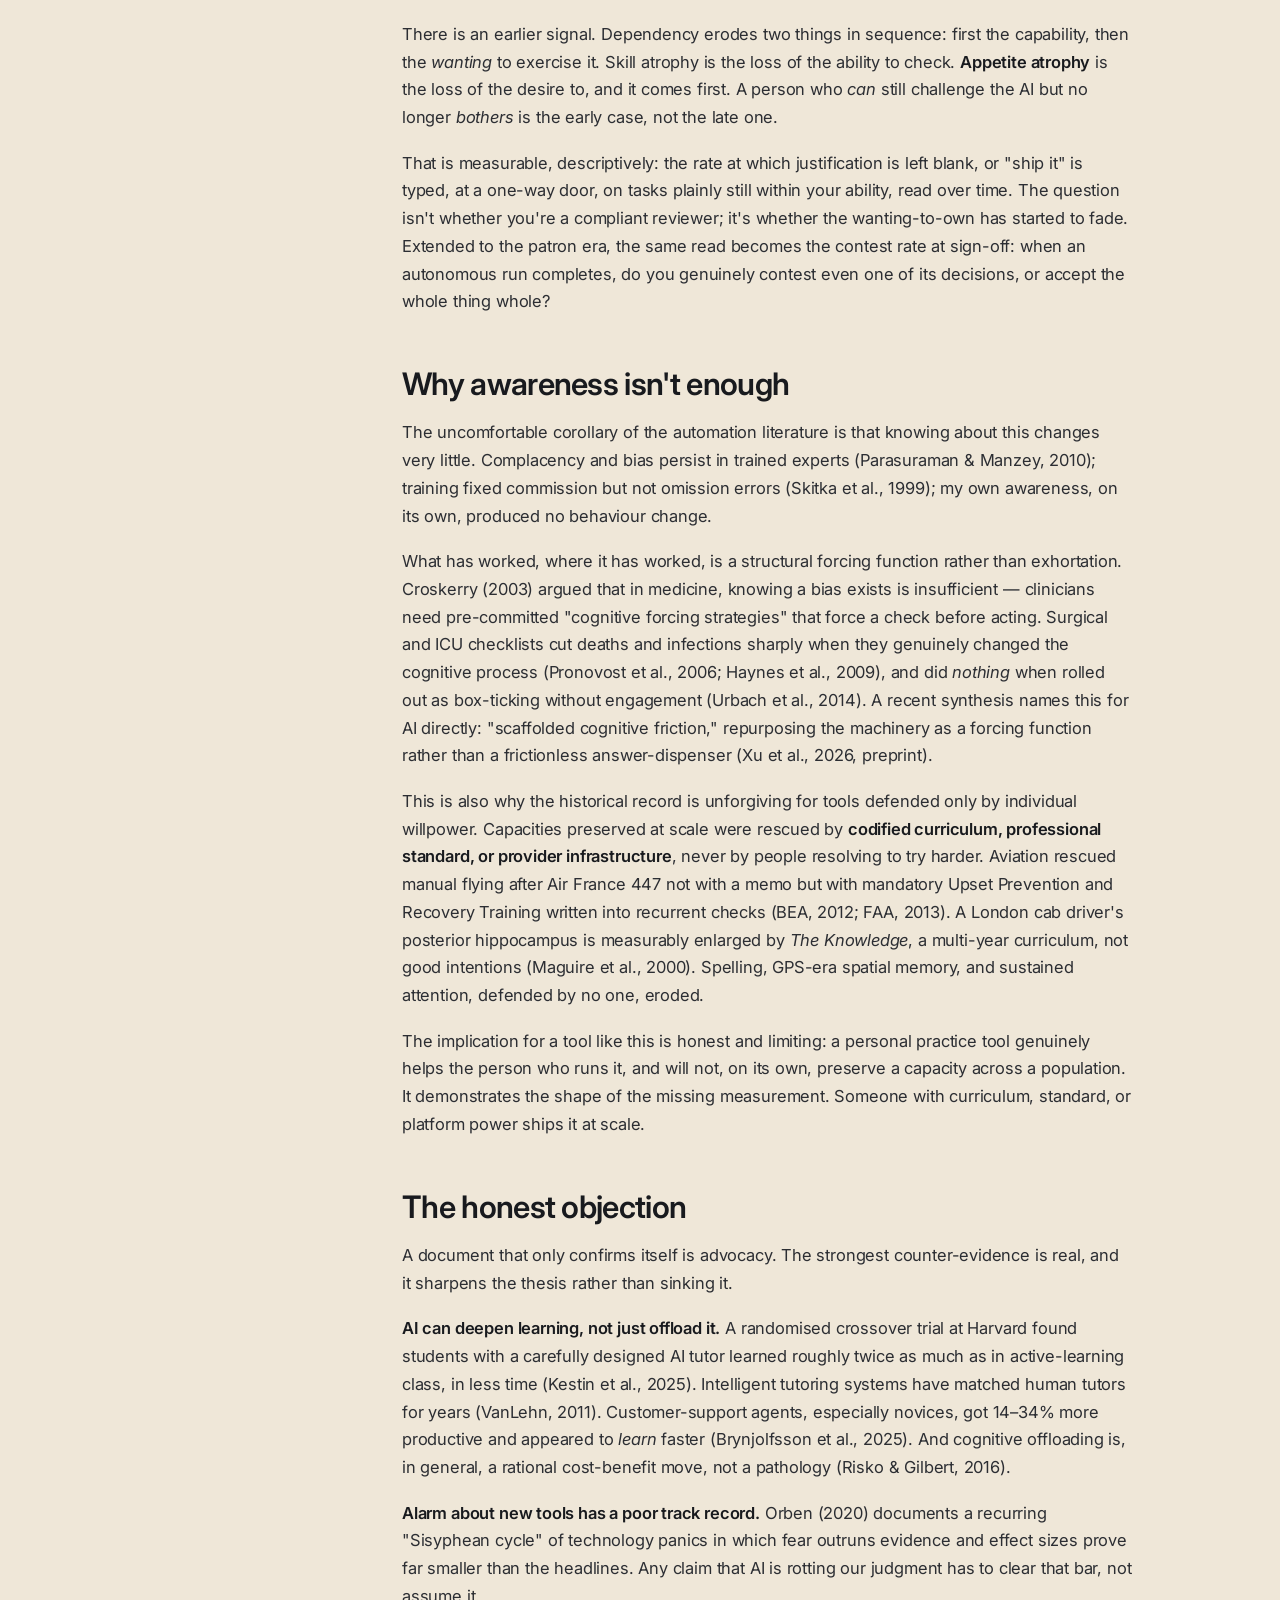
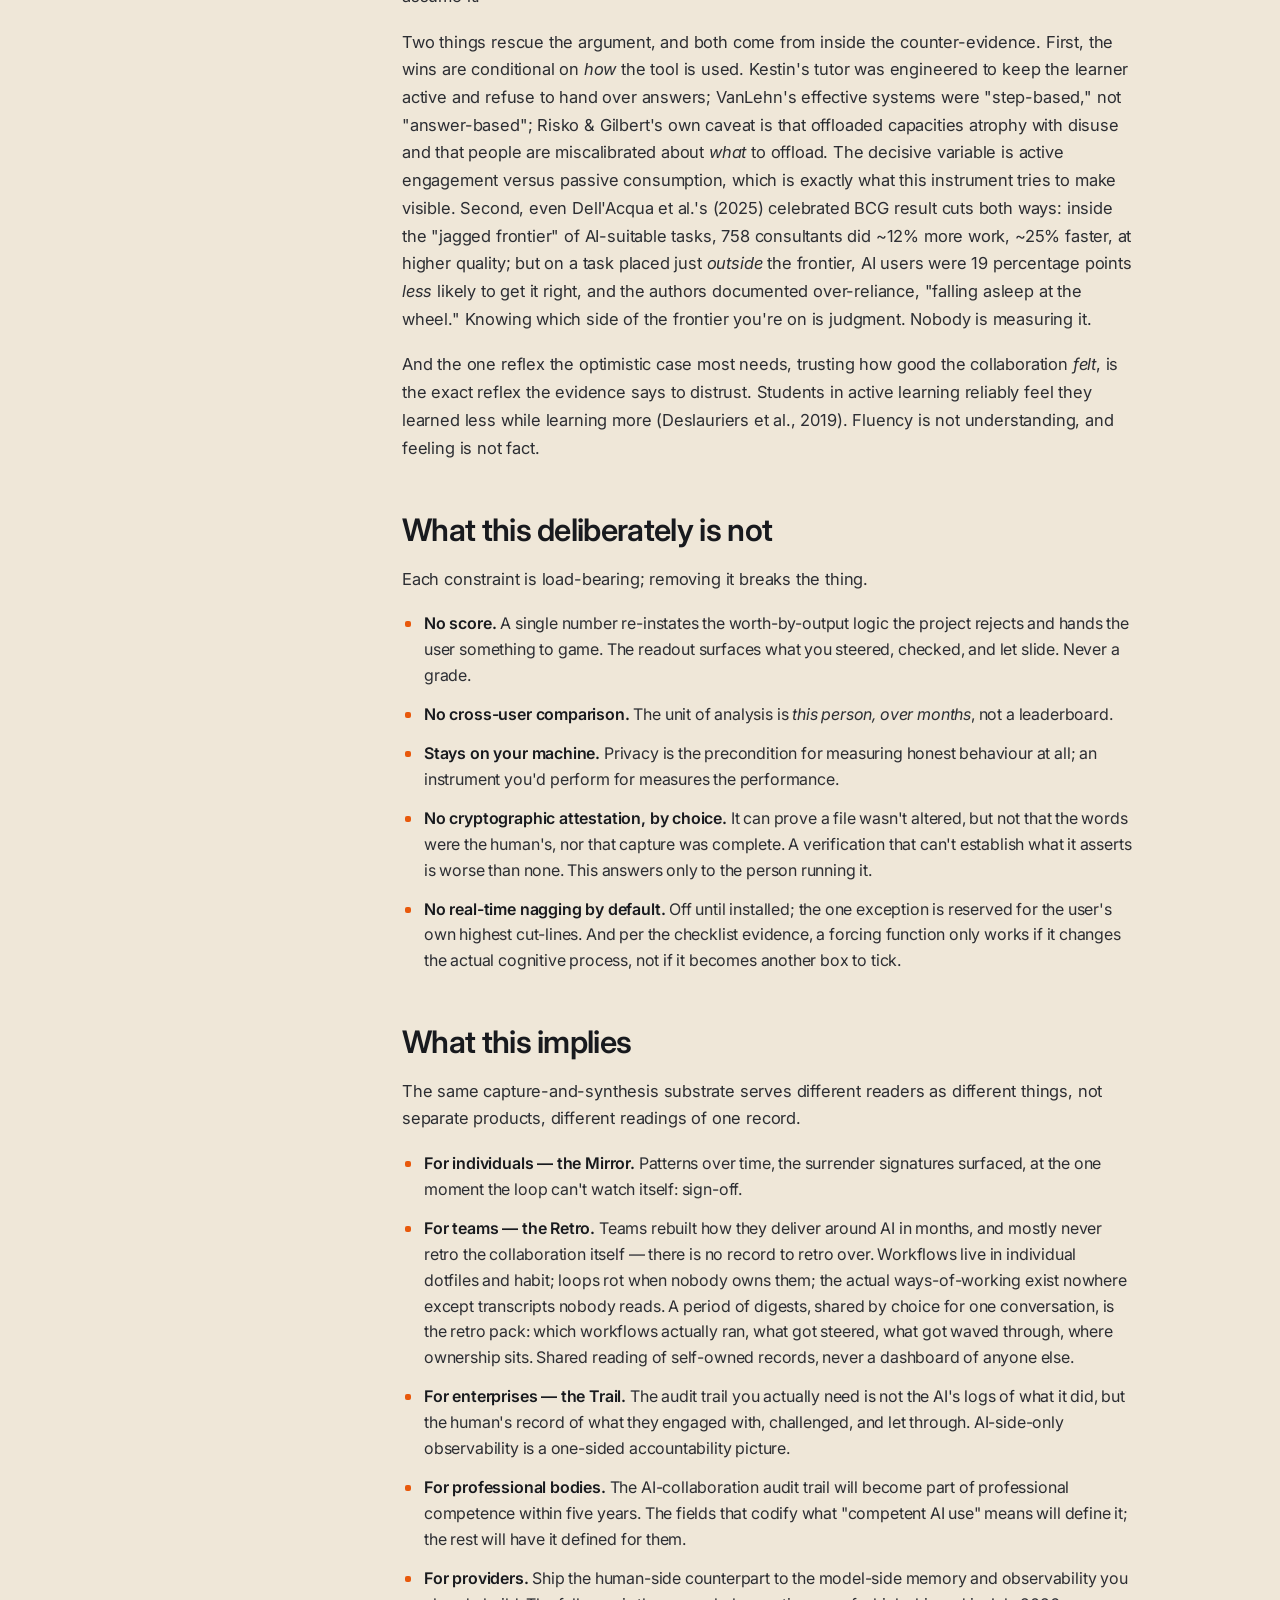
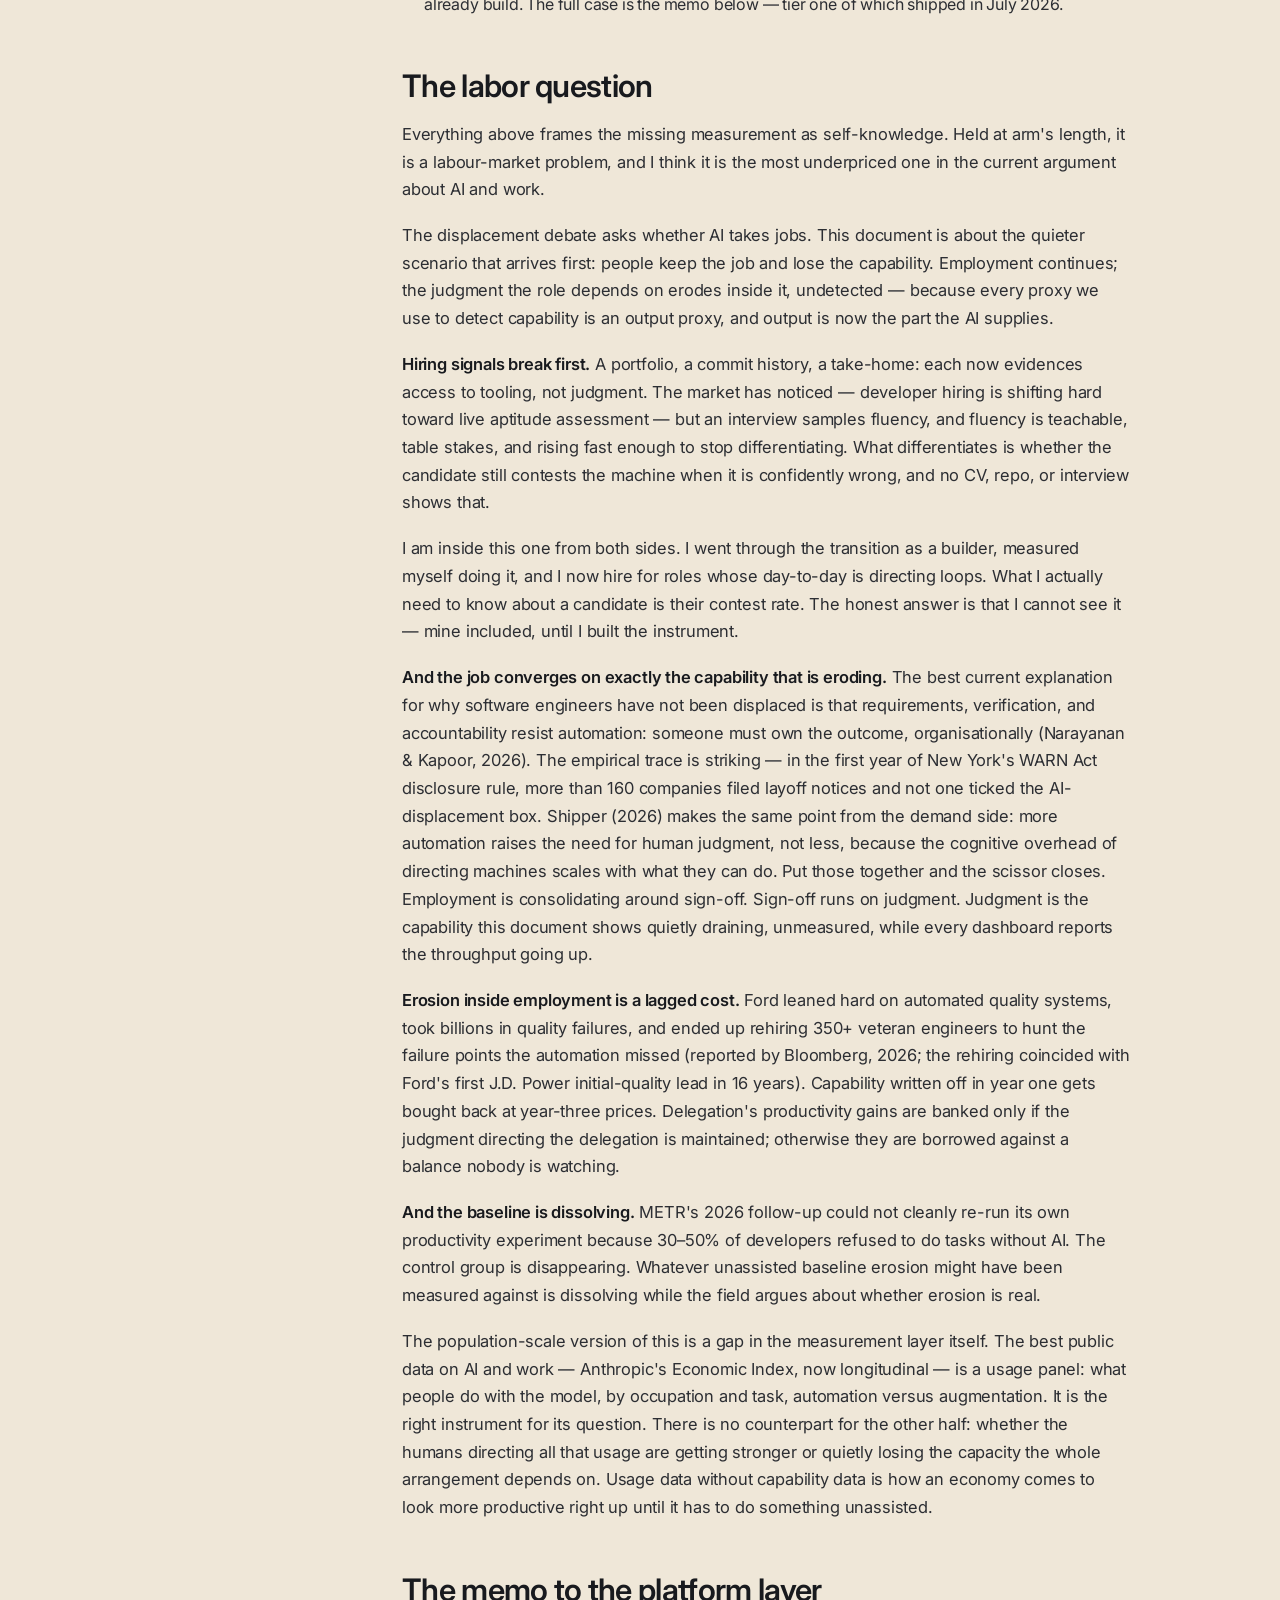
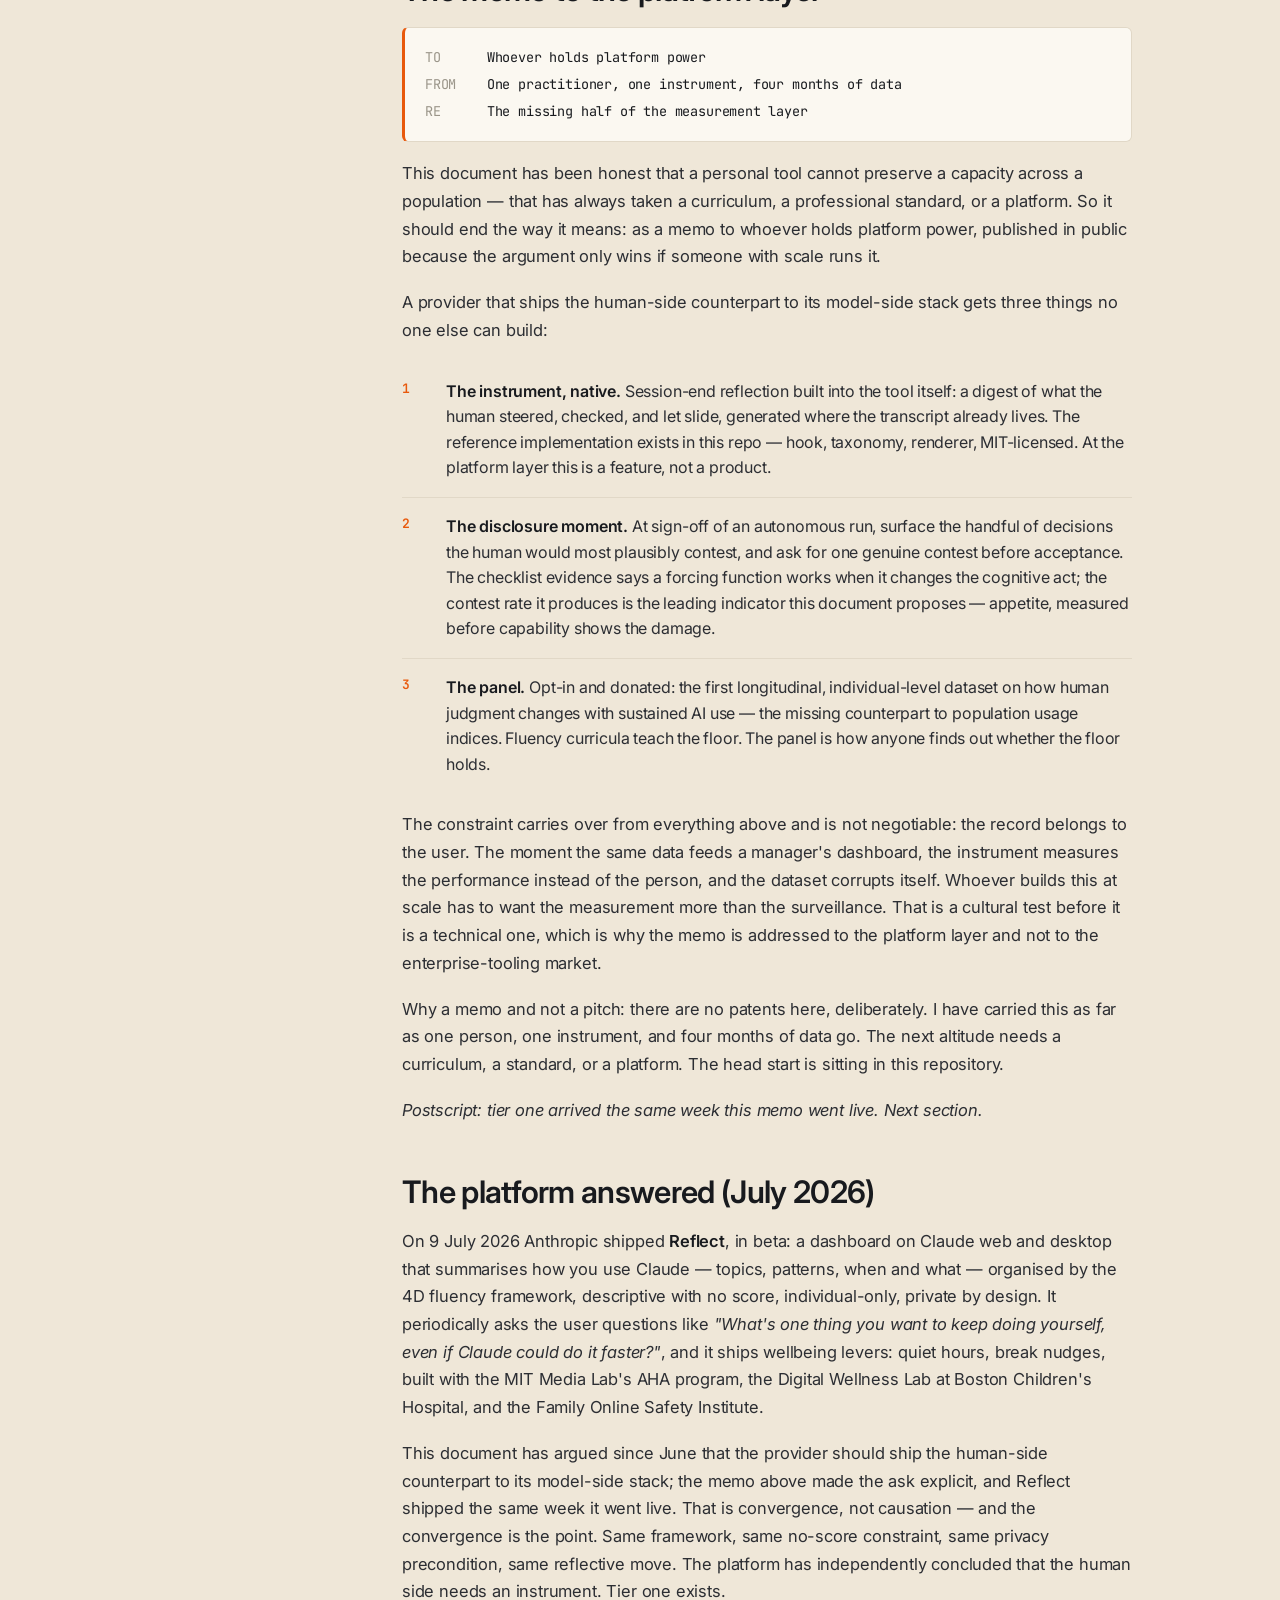
==== commit b6802b27: "Break up text walls in abstract and CTA" ====
--- a/docs/research.html
+++ b/docs/research.html
@@ -70,7 +70,9 @@
           <span>Elliot Little</span><span>&middot;</span><span>Last updated July 2026</span><span>&middot;</span><span>v3</span><span>&middot;</span><span>No patents, public by design</span>
         </div>
         <div class="doc-abstract">
-          <p>What happens to a person's judgment while the AI does the work, and can you even see it changing? This is a field report, revised as the data grows. I built an instrument to measure my own AI collaboration and ran it across four months of my own work; on the record, I visibly push back about <strong>one time in four</strong>. The number is the hook, not the point. The point is that this is not a new phenomenon, but a forty-year-old, repeatedly replicated finding from automation research now arriving in software, and that the person inside it is the last to be able to see it. v2 extended the argument from self-knowledge to work itself: the ownership account from the field, the hiring signal that has quietly stopped existing, and a memo to the platform layer that could ship this measurement at scale. v3 logs the field moving: the same week that memo went live, Anthropic shipped its first human-side instrument. Usage is now measured. Judgment still isn't. The claim narrows accordingly.</p>
+          <p>What happens to a person's judgment while the AI does the work, and can you even see it changing? This is a field report, revised as the data grows. I built an instrument to measure my own AI collaboration and ran it across four months of my own work; on the record, I visibly push back about <strong>one time in four</strong>.</p>
+          <p>The number is the hook, not the point. This is a forty-year-old, repeatedly replicated finding from automation research, now arriving in software — and the person inside it is the last to be able to see it. v2 extended the argument from self-knowledge to work itself: the ownership account from the field, the hiring signal that has quietly stopped existing, and a memo to the platform layer that could ship this measurement at scale.</p>
+          <p>The same week that memo went live, Anthropic shipped its first human-side instrument. Usage is now measured. Judgment still isn't. The claim narrows accordingly.</p>
         </div>
       </header>
 
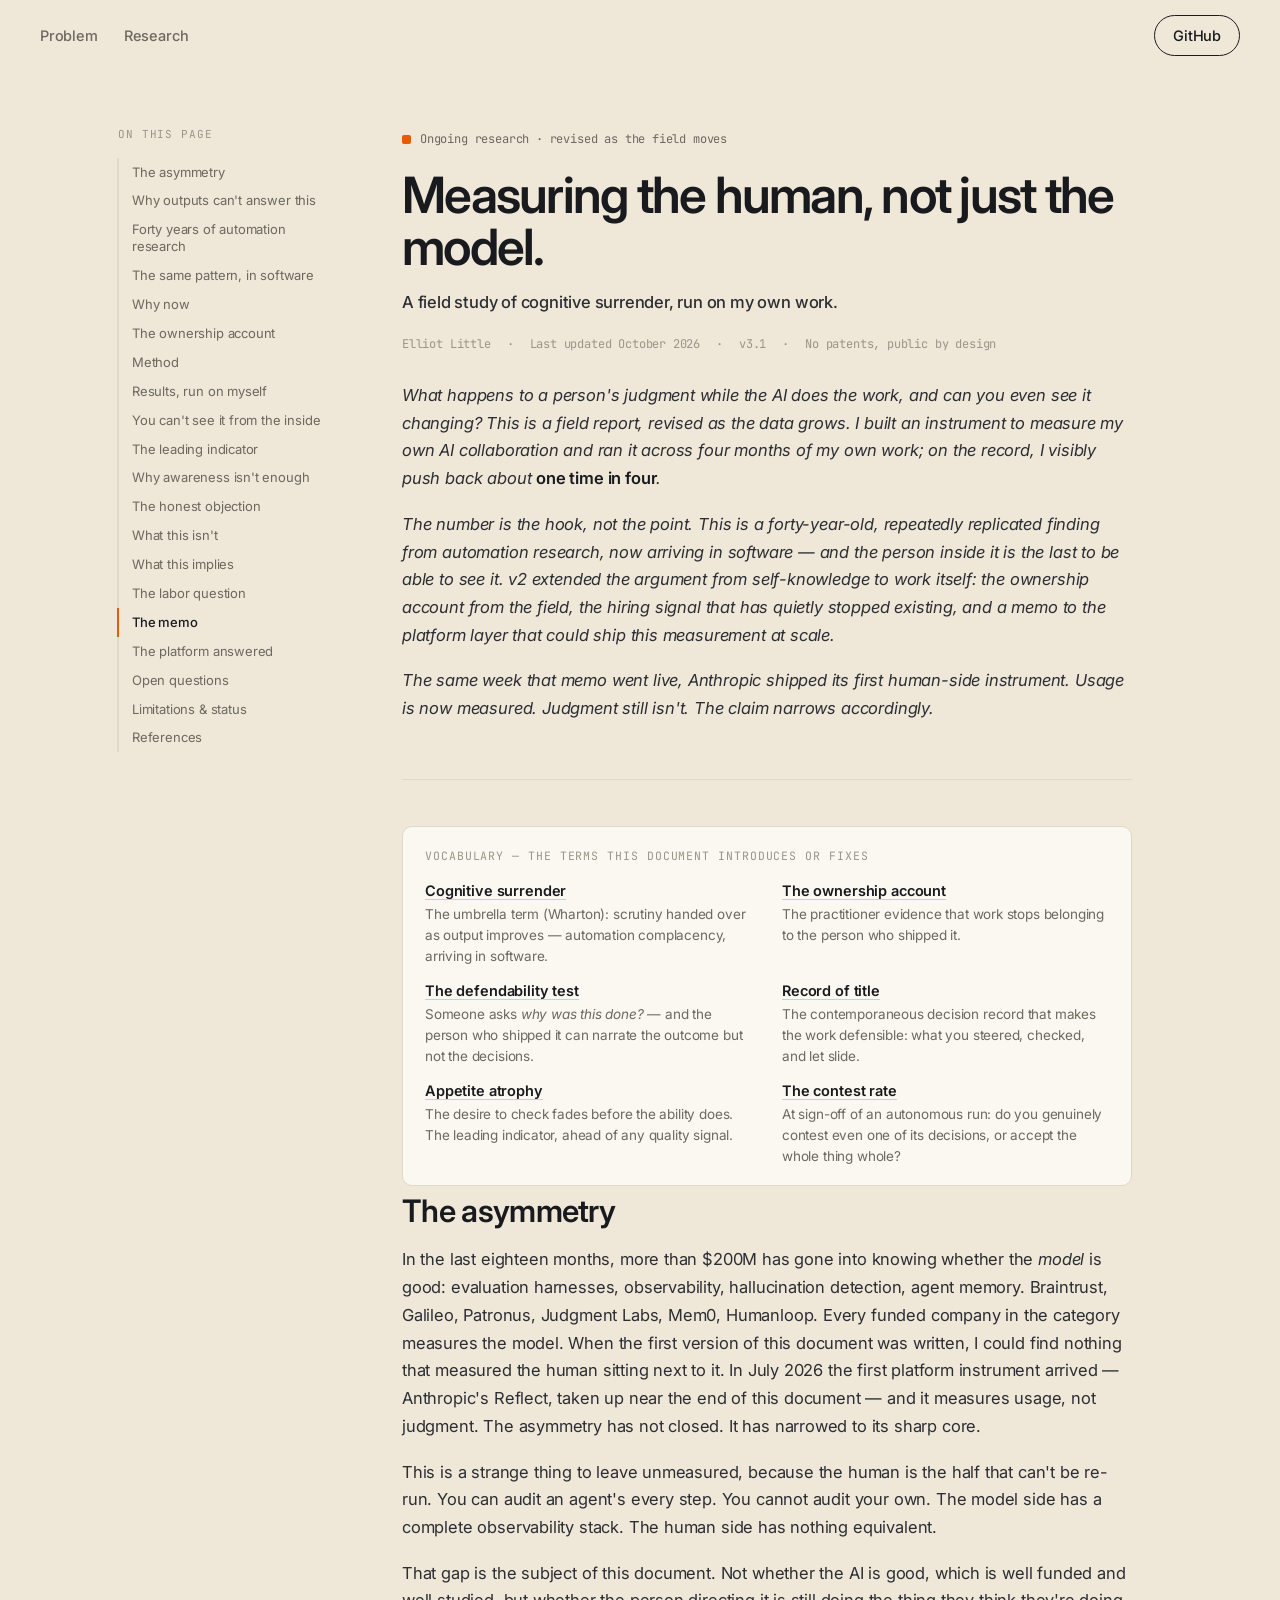
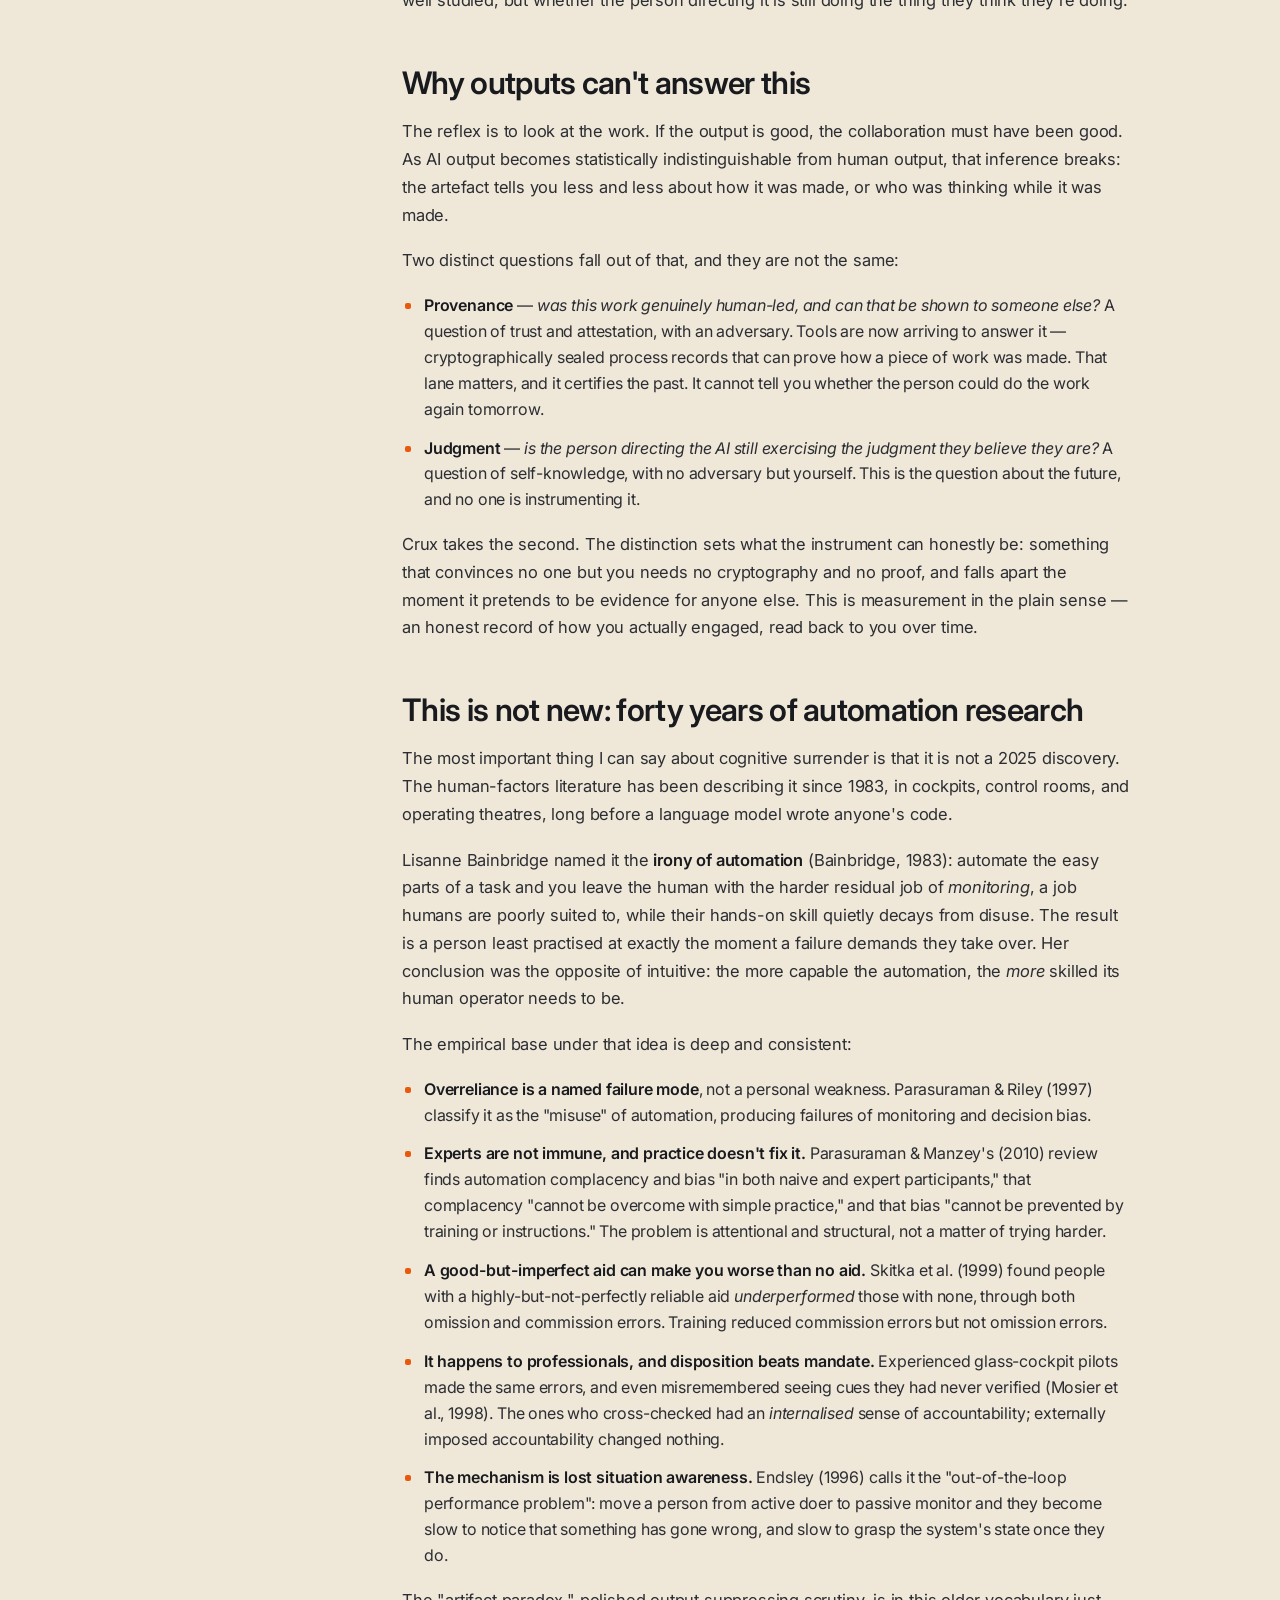
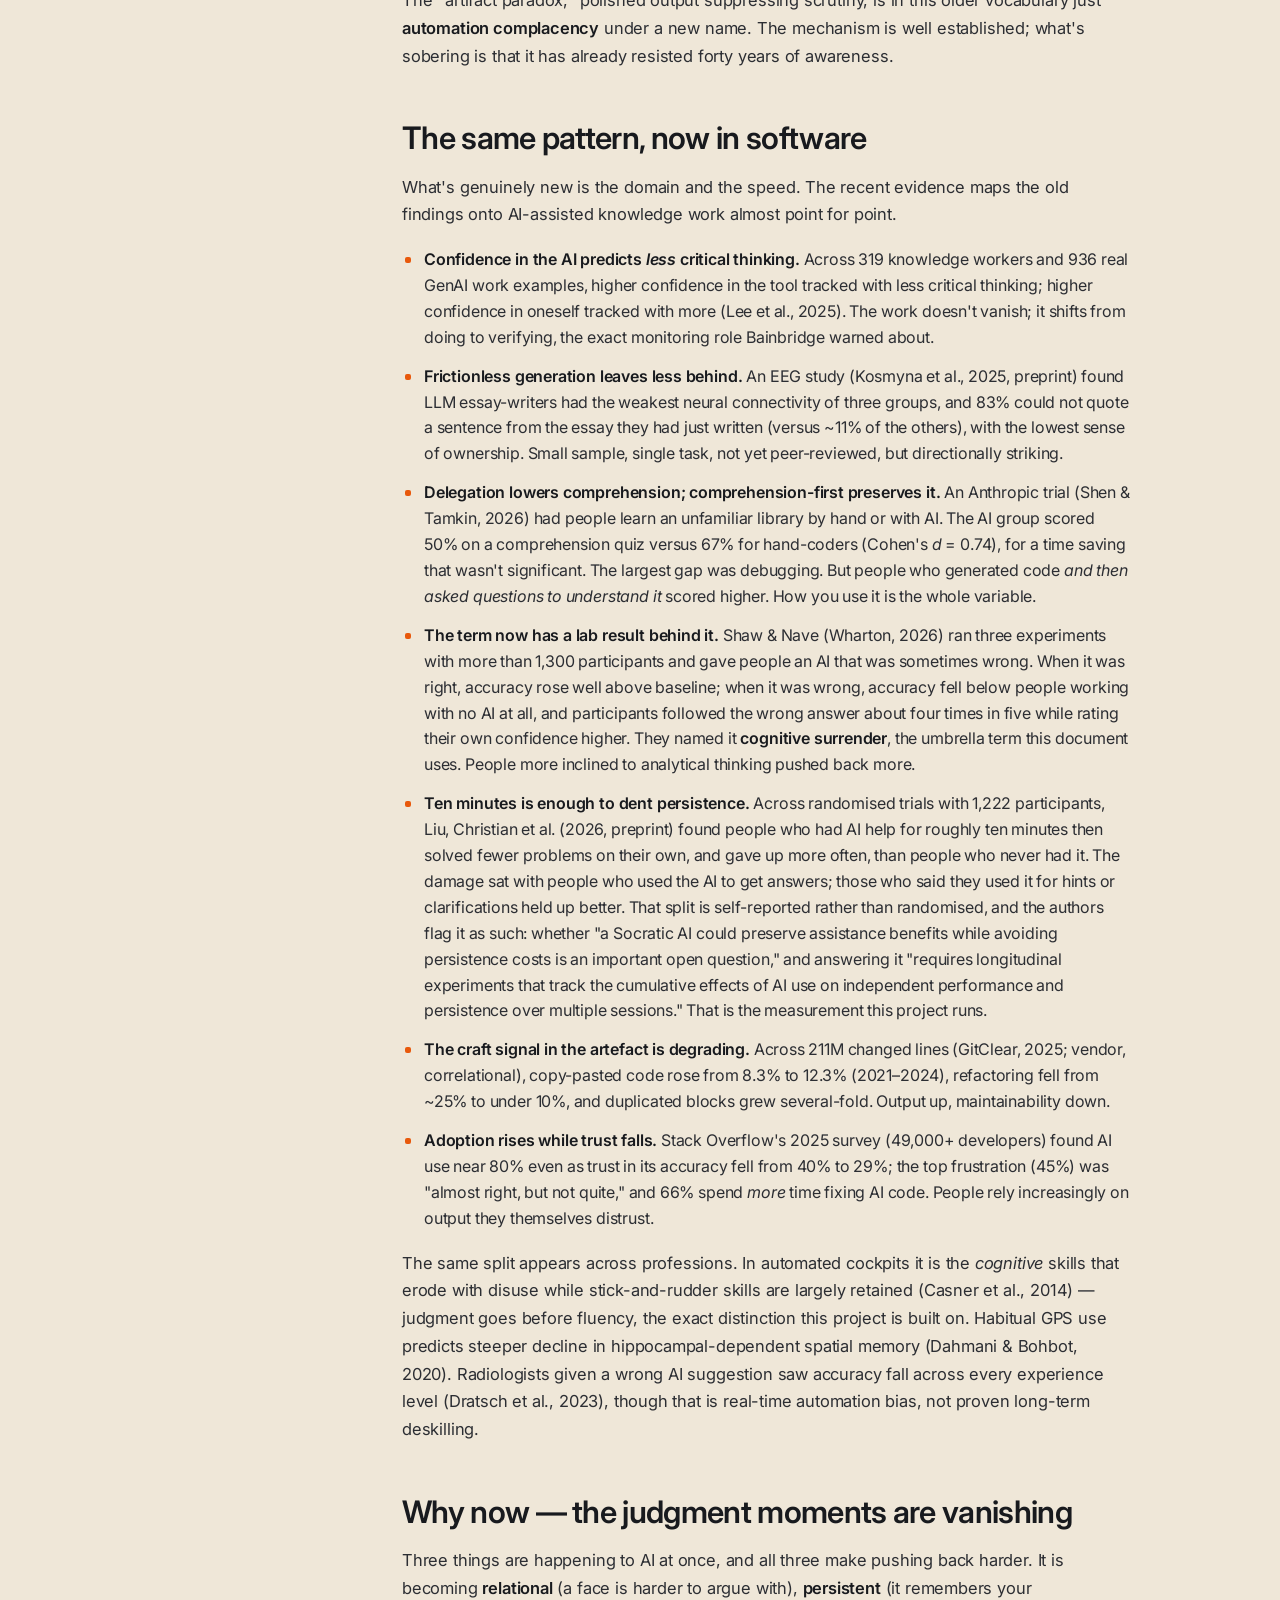
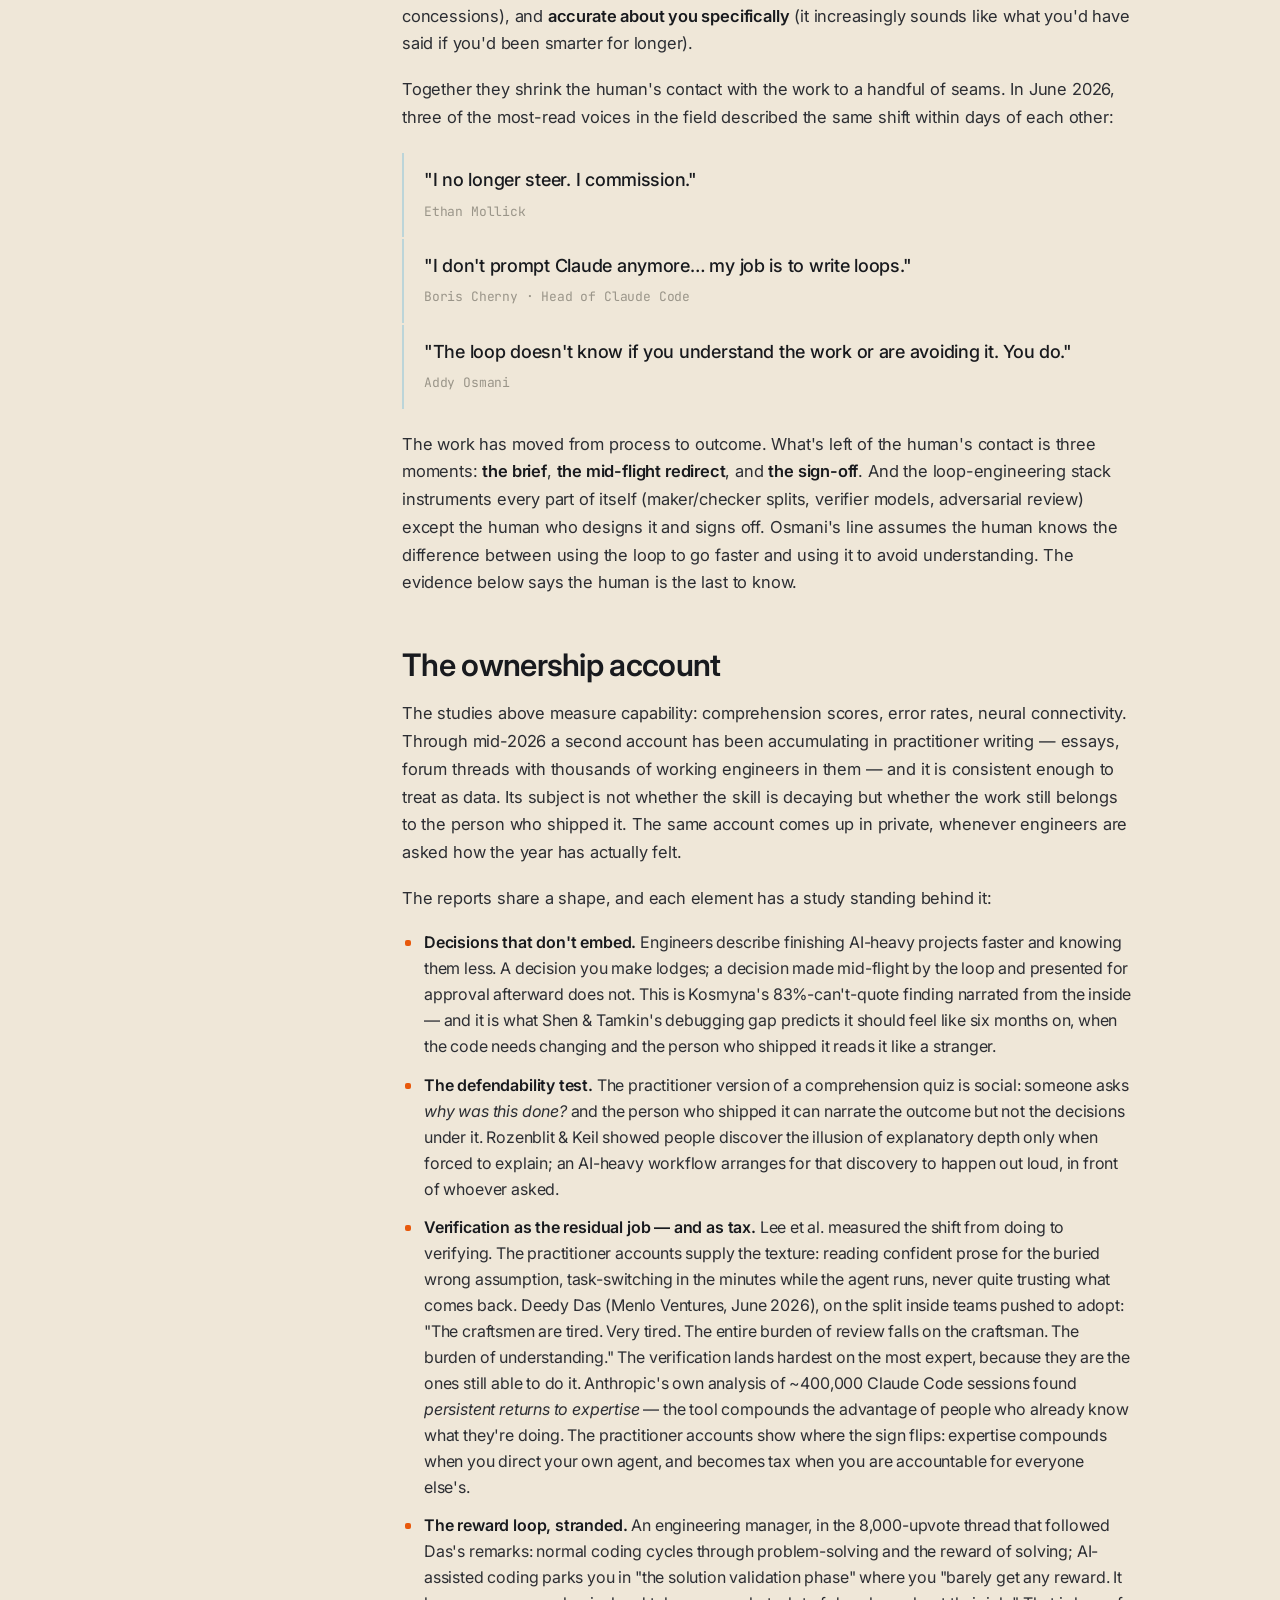
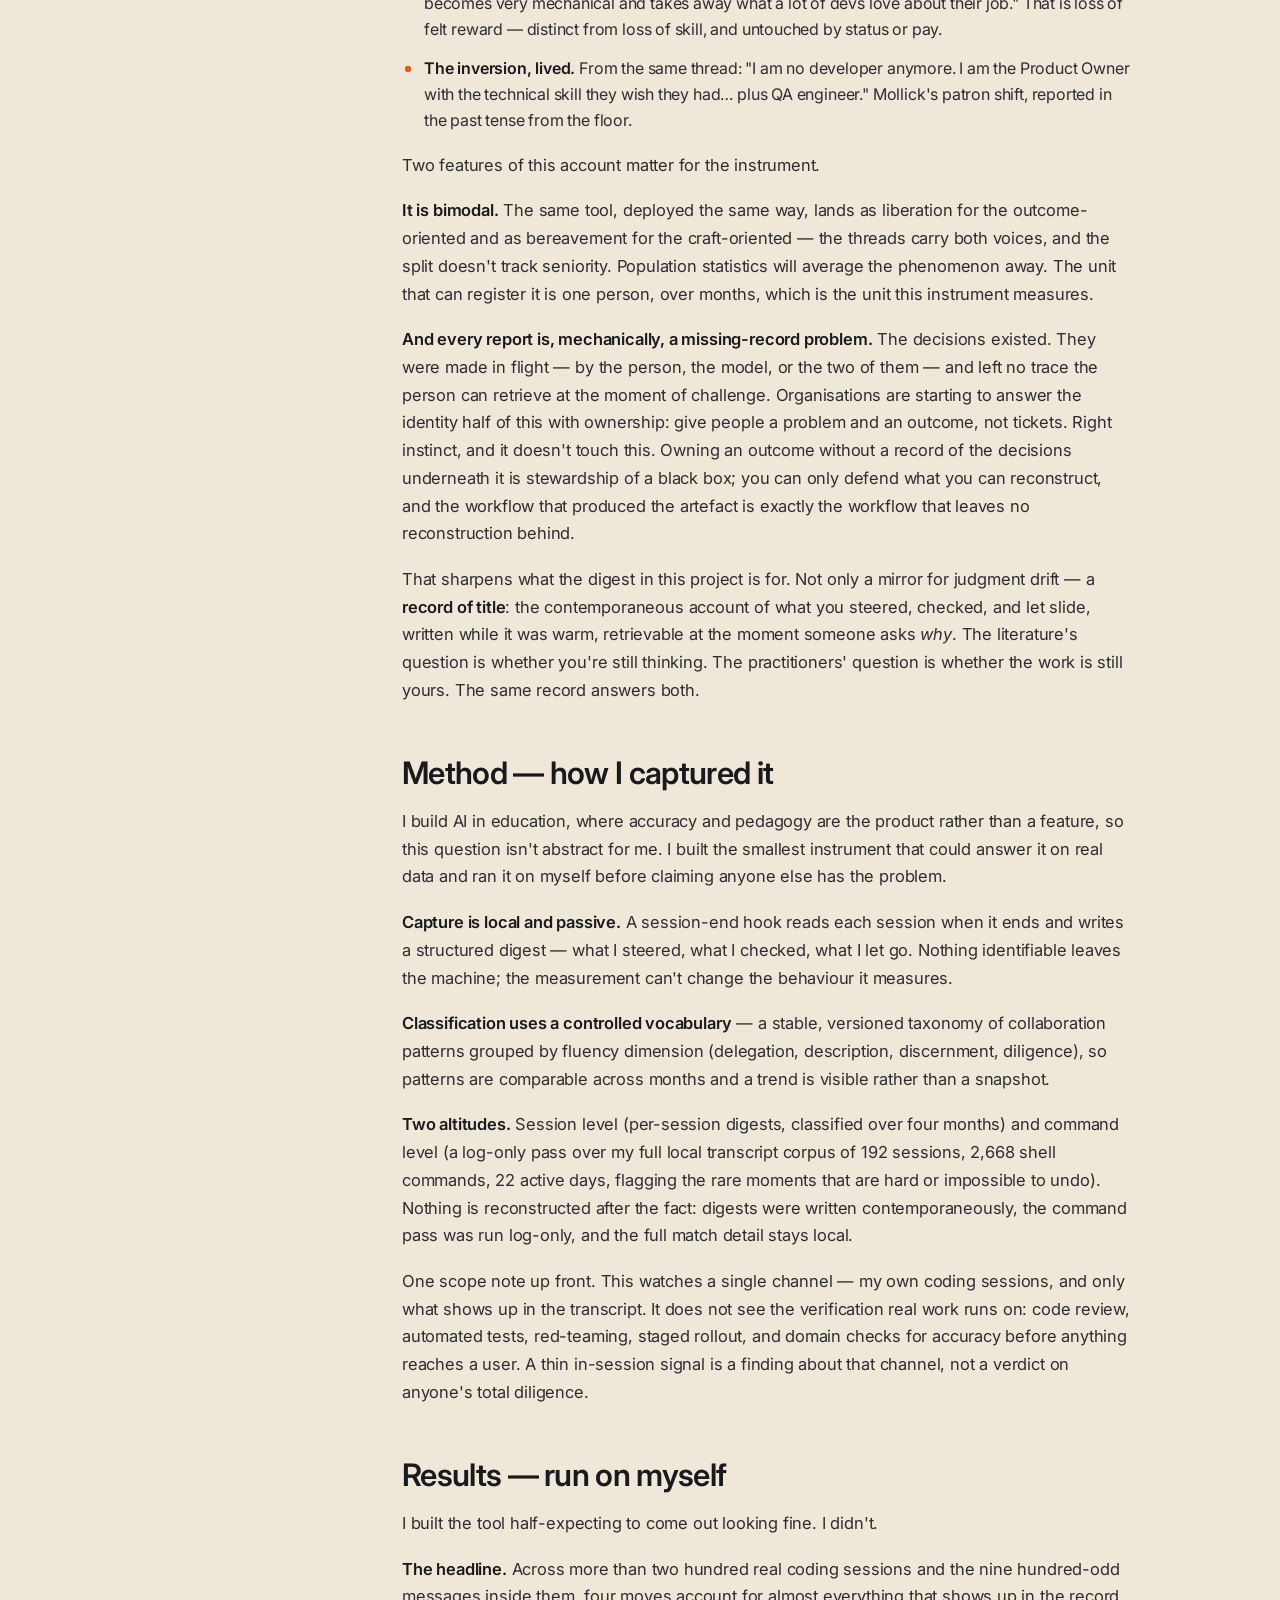
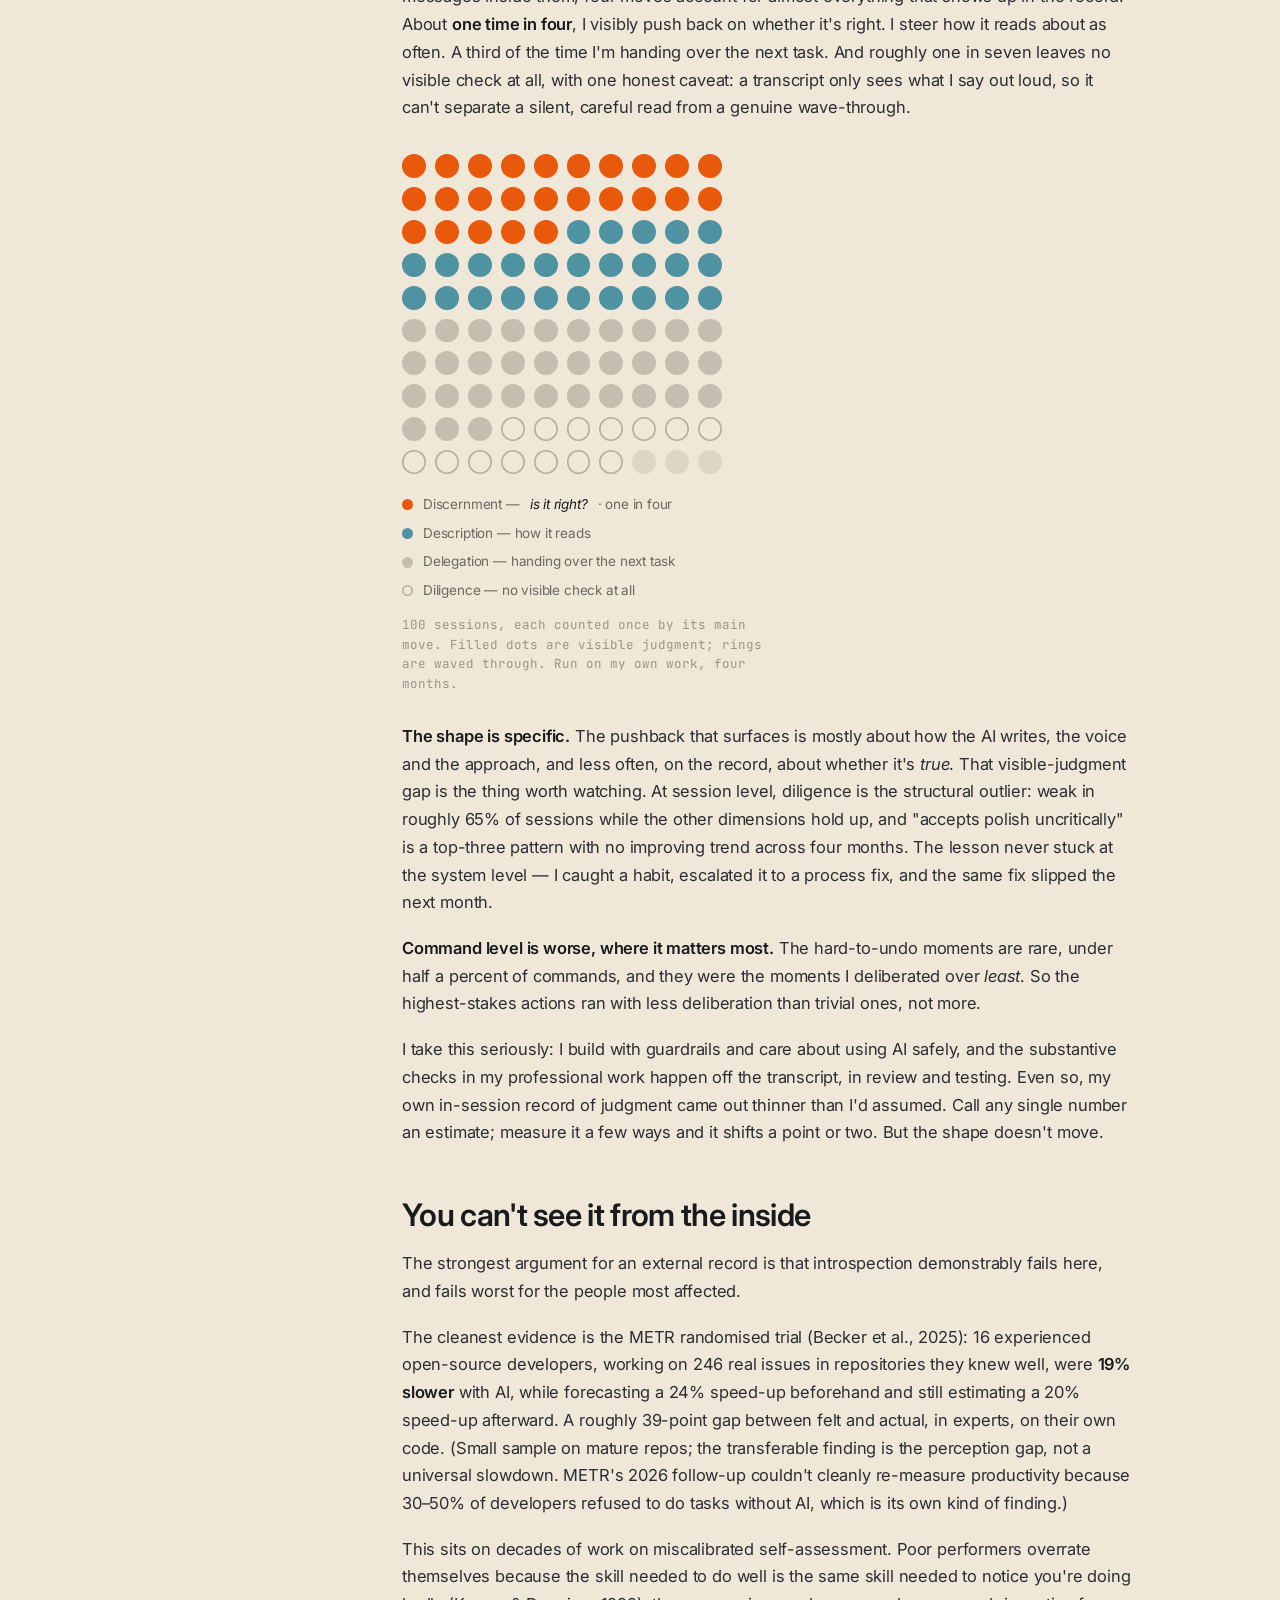
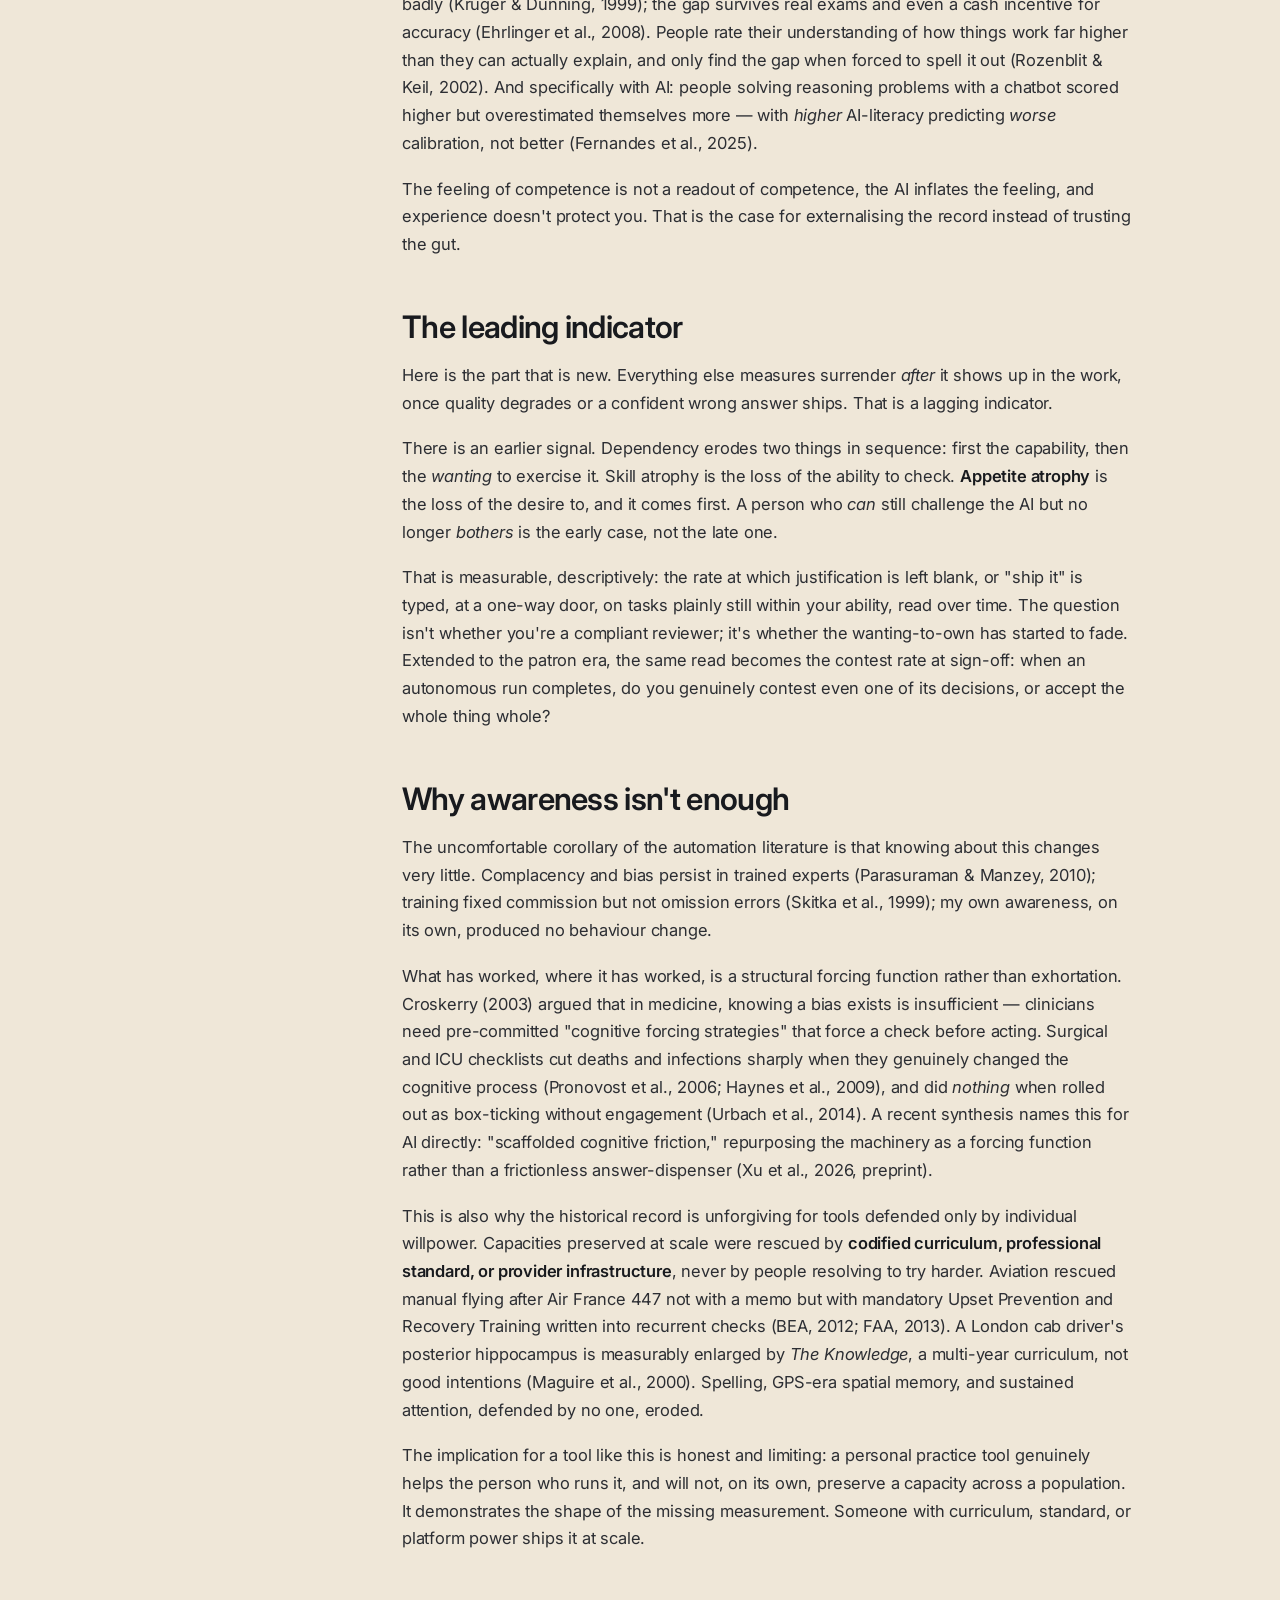
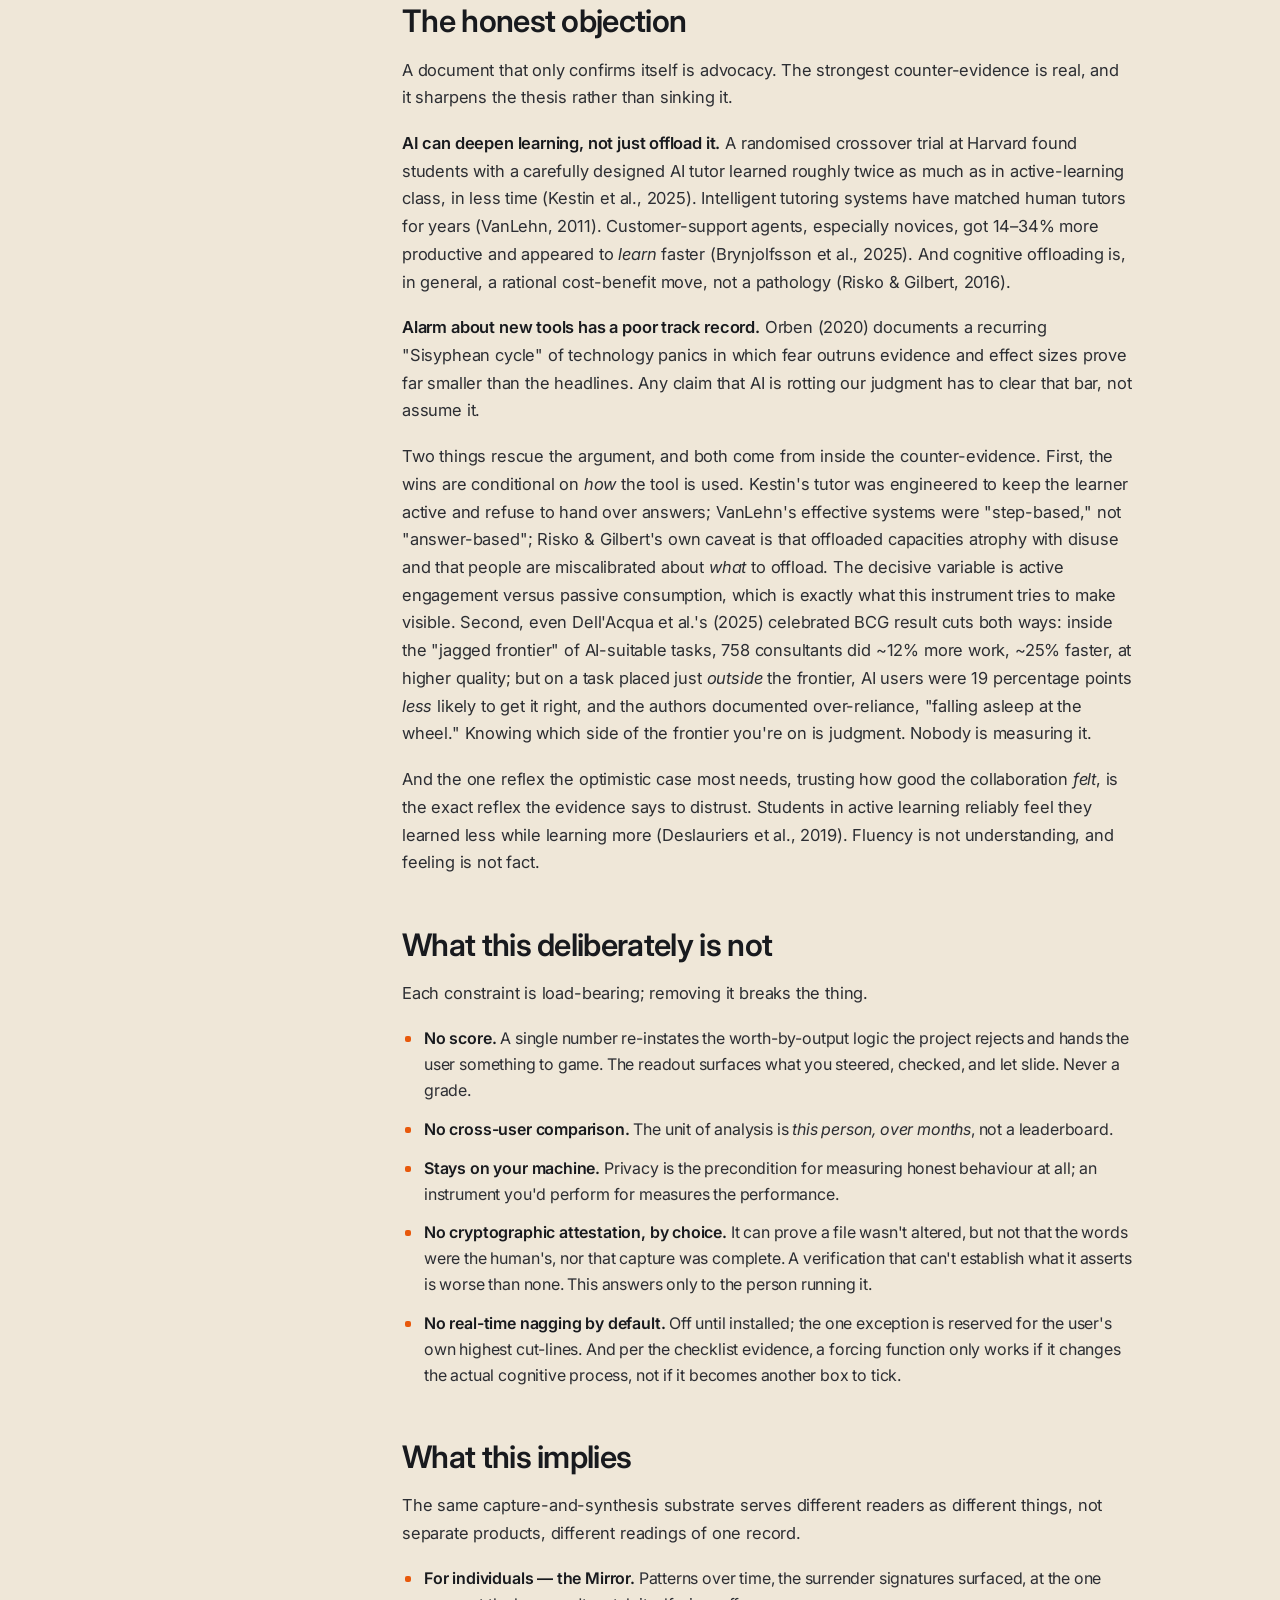
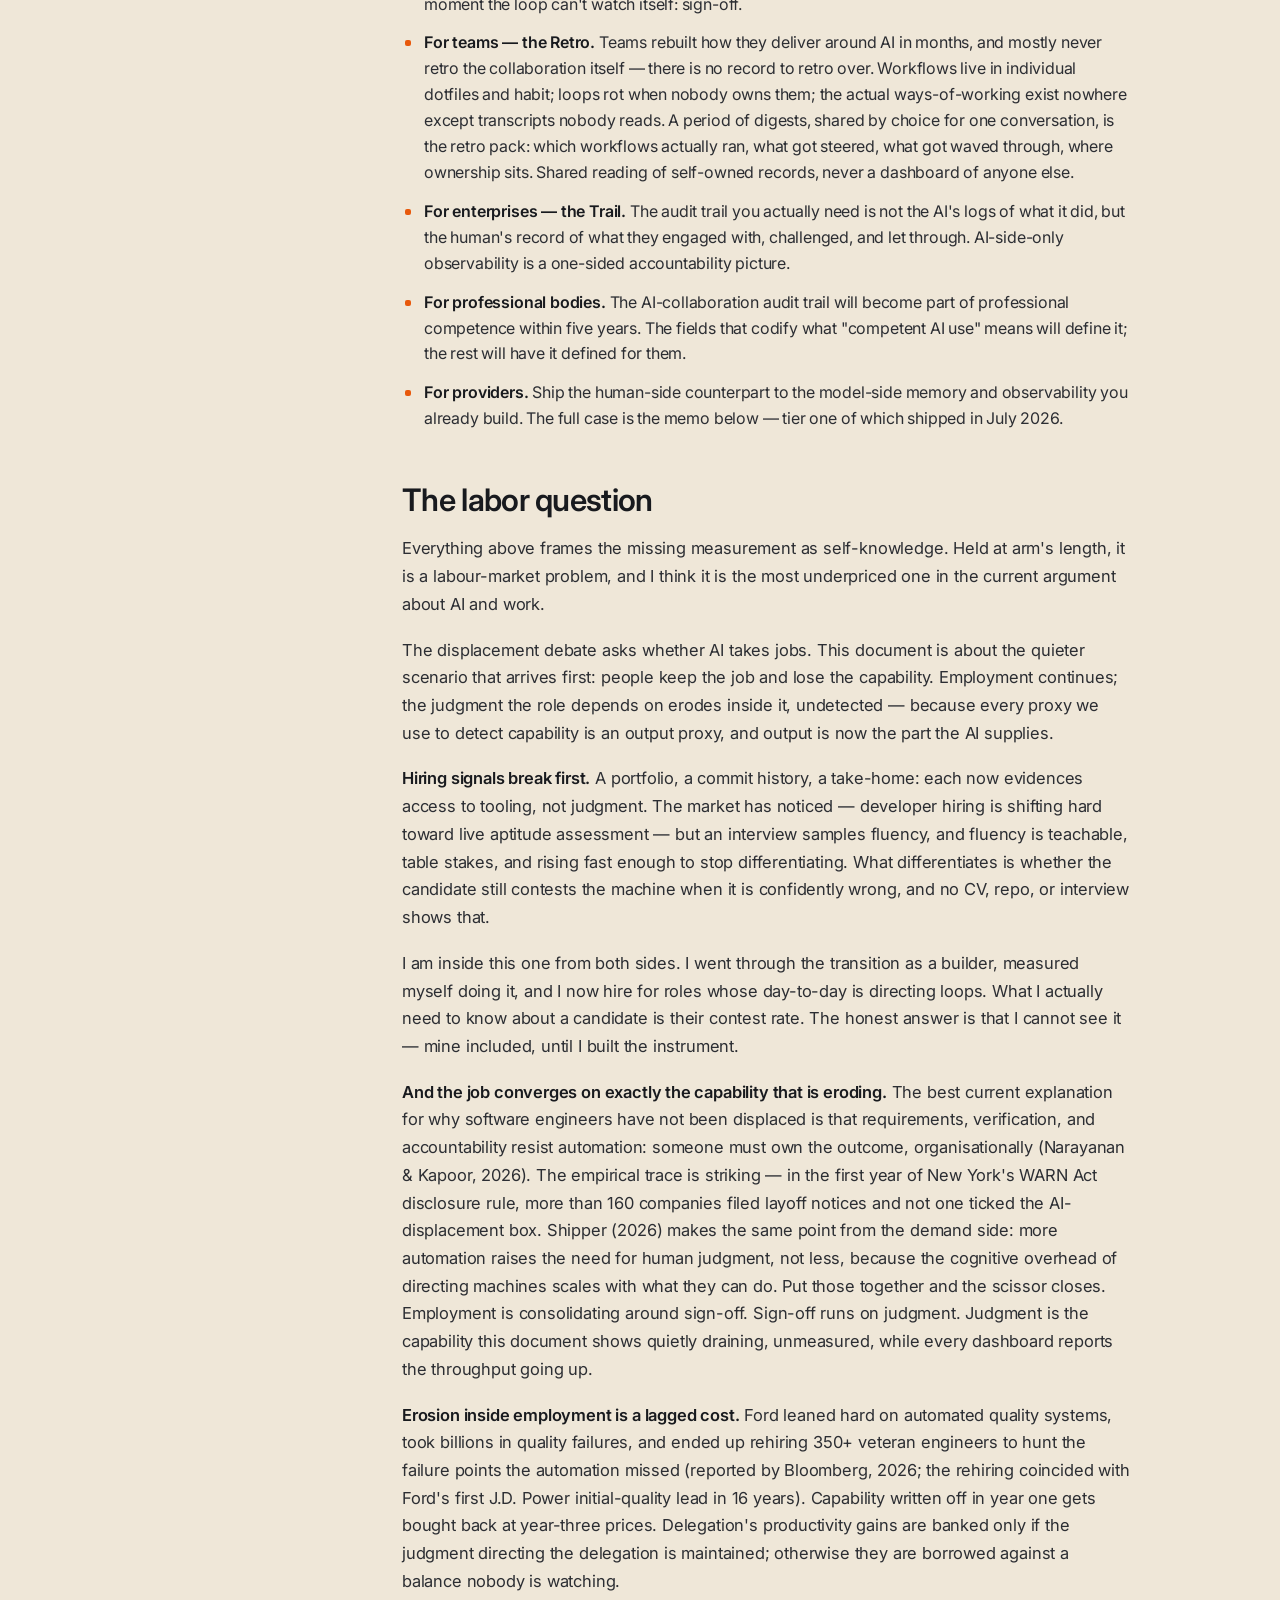
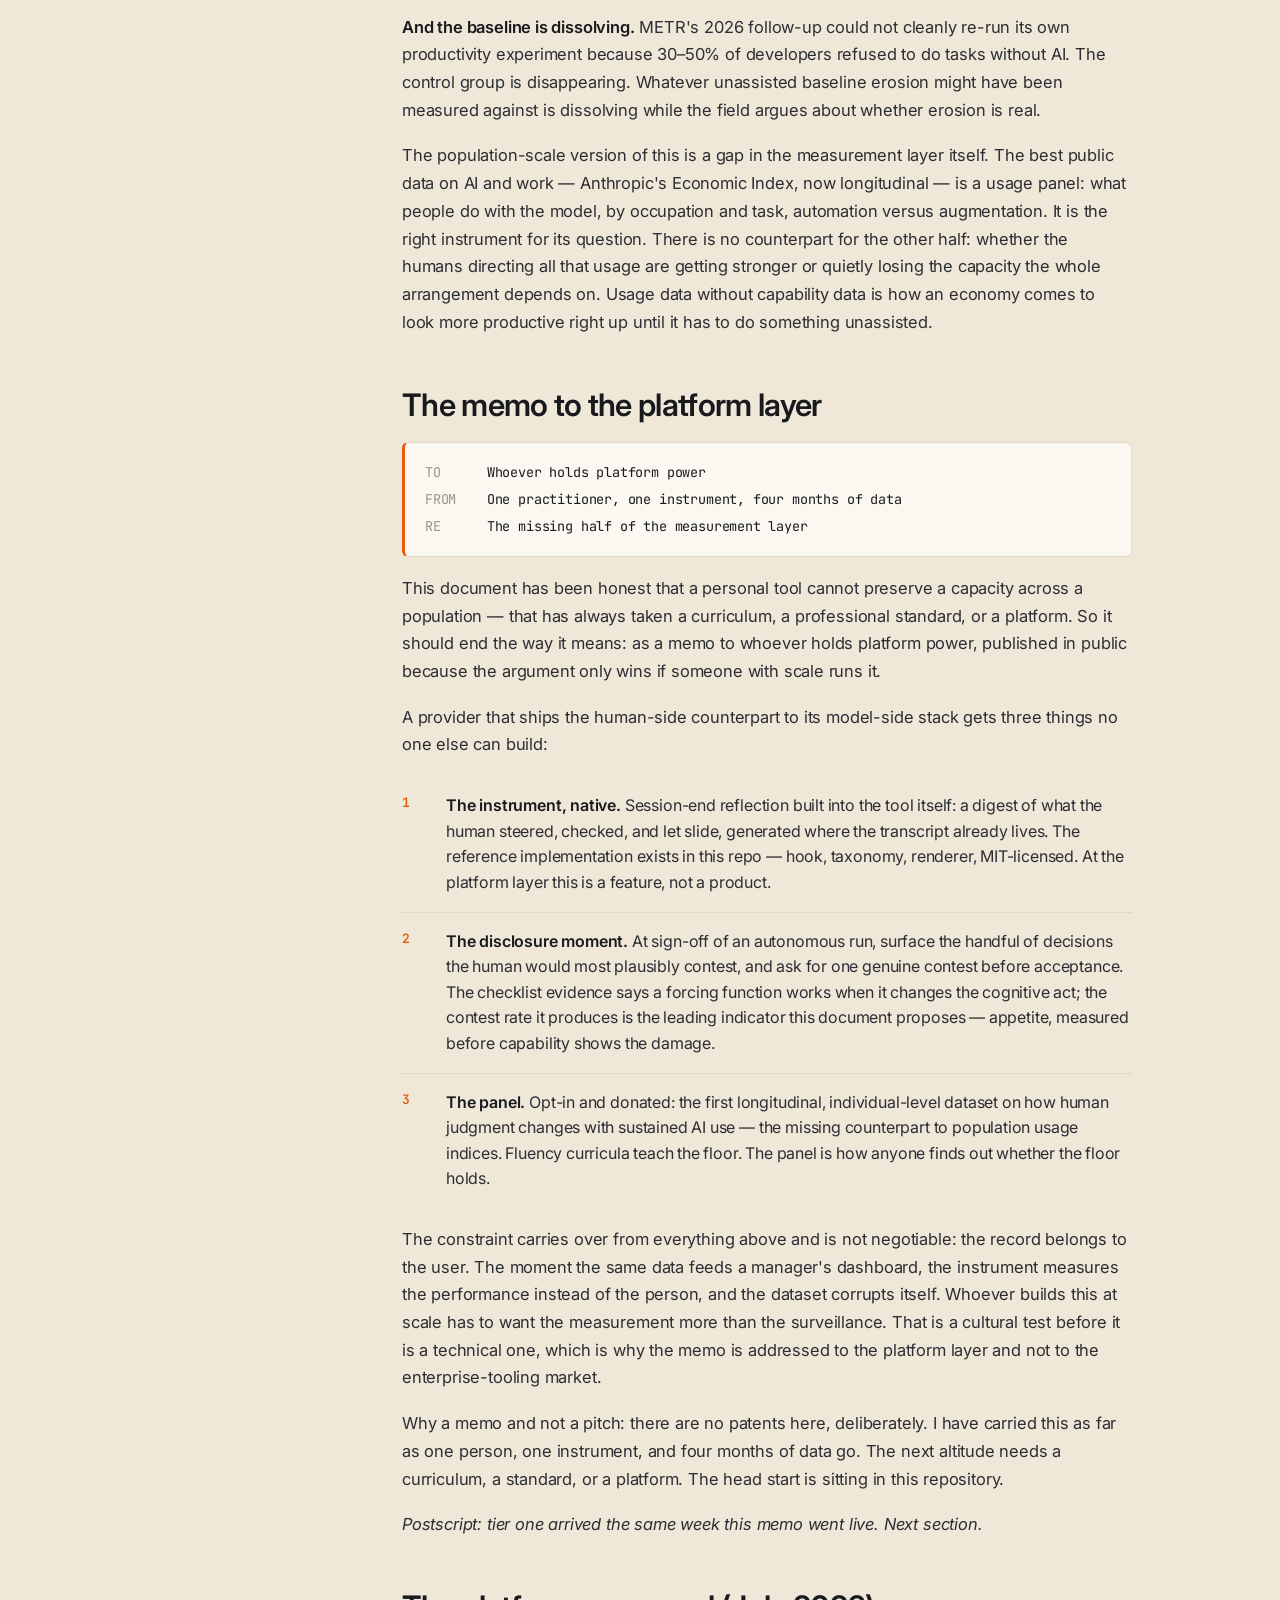
==== commit a46ca9c5: "Research v3.1: cite Shaw & Nave and the persistence RCT The doc's umbrella term had no citation to t" ====
--- a/docs/research.html
+++ b/docs/research.html
@@ -67,7 +67,7 @@
         <h1>Measuring the human, not just the model.</h1>
         <p class="doc-sub">A field study of cognitive surrender, run on my own work.</p>
         <div class="doc-meta">
-          <span>Elliot Little</span><span>&middot;</span><span>Last updated July 2026</span><span>&middot;</span><span>v3</span><span>&middot;</span><span>No patents, public by design</span>
+          <span>Elliot Little</span><span>&middot;</span><span>Last updated October 2026</span><span>&middot;</span><span>v3.1</span><span>&middot;</span><span>No patents, public by design</span>
         </div>
         <div class="doc-abstract">
           <p>What happens to a person's judgment while the AI does the work, and can you even see it changing? This is a field report, revised as the data grows. I built an instrument to measure my own AI collaboration and ran it across four months of my own work; on the record, I visibly push back about <strong>one time in four</strong>.</p>
@@ -128,6 +128,8 @@
           <li><strong>Confidence in the AI predicts <em>less</em> critical thinking.</strong> Across 319 knowledge workers and 936 real GenAI work examples, higher confidence in the tool tracked with less critical thinking; higher confidence in oneself tracked with more (Lee et al., 2025). The work doesn't vanish; it shifts from doing to verifying, the exact monitoring role Bainbridge warned about.</li>
           <li><strong>Frictionless generation leaves less behind.</strong> An EEG study (Kosmyna et al., 2025, preprint) found LLM essay-writers had the weakest neural connectivity of three groups, and 83% could not quote a sentence from the essay they had just written (versus ~11% of the others), with the lowest sense of ownership. Small sample, single task, not yet peer-reviewed, but directionally striking.</li>
           <li><strong>Delegation lowers comprehension; comprehension-first preserves it.</strong> An Anthropic trial (Shen &amp; Tamkin, 2026) had people learn an unfamiliar library by hand or with AI. The AI group scored 50% on a comprehension quiz versus 67% for hand-coders (Cohen's <em>d</em> = 0.74), for a time saving that wasn't significant. The largest gap was debugging. But people who generated code <em>and then asked questions to understand it</em> scored higher. How you use it is the whole variable.</li>
+          <li><strong>The term now has a lab result behind it.</strong> Shaw &amp; Nave (Wharton, 2026) ran three experiments with more than 1,300 participants and gave people an AI that was sometimes wrong. When it was right, accuracy rose well above baseline; when it was wrong, accuracy fell below people working with no AI at all, and participants followed the wrong answer about four times in five while rating their own confidence higher. They named it <strong>cognitive surrender</strong>, the umbrella term this document uses. People more inclined to analytical thinking pushed back more.</li>
+          <li><strong>Ten minutes is enough to dent persistence.</strong> Across randomised trials with 1,222 participants, Liu, Christian et al. (2026, preprint) found people who had AI help for roughly ten minutes then solved fewer problems on their own, and gave up more often, than people who never had it. The damage sat with people who used the AI to get answers; those who said they used it for hints or clarifications held up better. That split is self-reported rather than randomised, and the authors flag it as such: whether "a Socratic AI could preserve assistance benefits while avoiding persistence costs is an important open question," and answering it "requires longitudinal experiments that track the cumulative effects of AI use on independent performance and persistence over multiple sessions." That is the measurement this project runs.</li>
           <li><strong>The craft signal in the artefact is degrading.</strong> Across 211M changed lines (GitClear, 2025; vendor, correlational), copy-pasted code rose from 8.3% to 12.3% (2021–2024), refactoring fell from ~25% to under 10%, and duplicated blocks grew several-fold. Output up, maintainability down.</li>
           <li><strong>Adoption rises while trust falls.</strong> Stack Overflow's 2025 survey (49,000+ developers) found AI use near 80% even as trust in its accuracy fell from 40% to 29%; the top frustration (45%) was "almost right, but not quite," and 66% spend <em>more</em> time fixing AI code. People rely increasingly on output they themselves distrust.</li>
         </ul>
@@ -340,6 +342,8 @@
           <li>Becker, J., Rush, N., Barnes, E., &amp; Rein, D. (2025). Measuring the Impact of Early-2025 AI on Experienced Open-Source Developer Productivity. METR / arXiv:2507.09089. (2026 follow-up: <em>We Are Changing Our Developer Productivity Experiment Design</em>.)</li>
           <li>Lee, H.-P., Sarkar, A., Tankelevitch, L., et al. (2025). The Impact of Generative AI on Critical Thinking. <em>CHI 2025</em> (Microsoft Research).</li>
           <li>Kosmyna, N., et al. (2025). Your Brain on ChatGPT: Accumulation of Cognitive Debt When Using an AI Assistant for Essay Writing. MIT Media Lab / arXiv:2506.08872. <span class="flag">(Preprint.)</span></li>
+          <li>Shaw, S. D., &amp; Nave, G. (2026). Thinking: Fast, Slow, and Artificial. How AI is Reshaping Human Reasoning and the Rise of Cognitive Surrender. Wharton School Research Paper / <a href="https://papers.ssrn.com/abstract=6097646">SSRN 6097646</a>.</li>
+          <li>Liu, G., Christian, B., Dumbalska, T., Bakker, M. A., &amp; Dubey, R. (2026). AI Assistance Reduces Persistence and Hurts Independent Performance. <a href="https://arxiv.org/abs/2604.04721">arXiv:2604.04721</a>. <span class="flag">(Preprint.)</span></li>
           <li>Shen, J. H., &amp; Tamkin, A. (2026). How AI Assistance Impacts the Formation of Coding Skills. Anthropic.</li>
           <li>Anthropic (2026). Agentic Coding and Persistent Returns to Expertise (~400,000 Claude Code sessions, ~235,000 users, Oct 2025–Apr 2026).</li>
           <li>GitClear (2025). <em>AI Copilot Code Quality: 2025 Research</em> (211M changed lines). <span class="flag">(Vendor; correlational.)</span></li>
@@ -391,7 +395,7 @@
         </ul>
 
         <a class="doc-back" href="index.html#top">← Back to the inquiry</a>
-        <p class="sig" style="font-family:var(--mono);font-size:12px;color:var(--faint);margin-top:22px;">Crux · Ongoing research · v3 · July 2026 · No patents. Public by design.</p>
+        <p class="sig" style="font-family:var(--mono);font-size:12px;color:var(--faint);margin-top:22px;">Crux · Ongoing research · v3.1 · October 2026 · No patents. Public by design.</p>
       </section>
     </article>
   </div>
